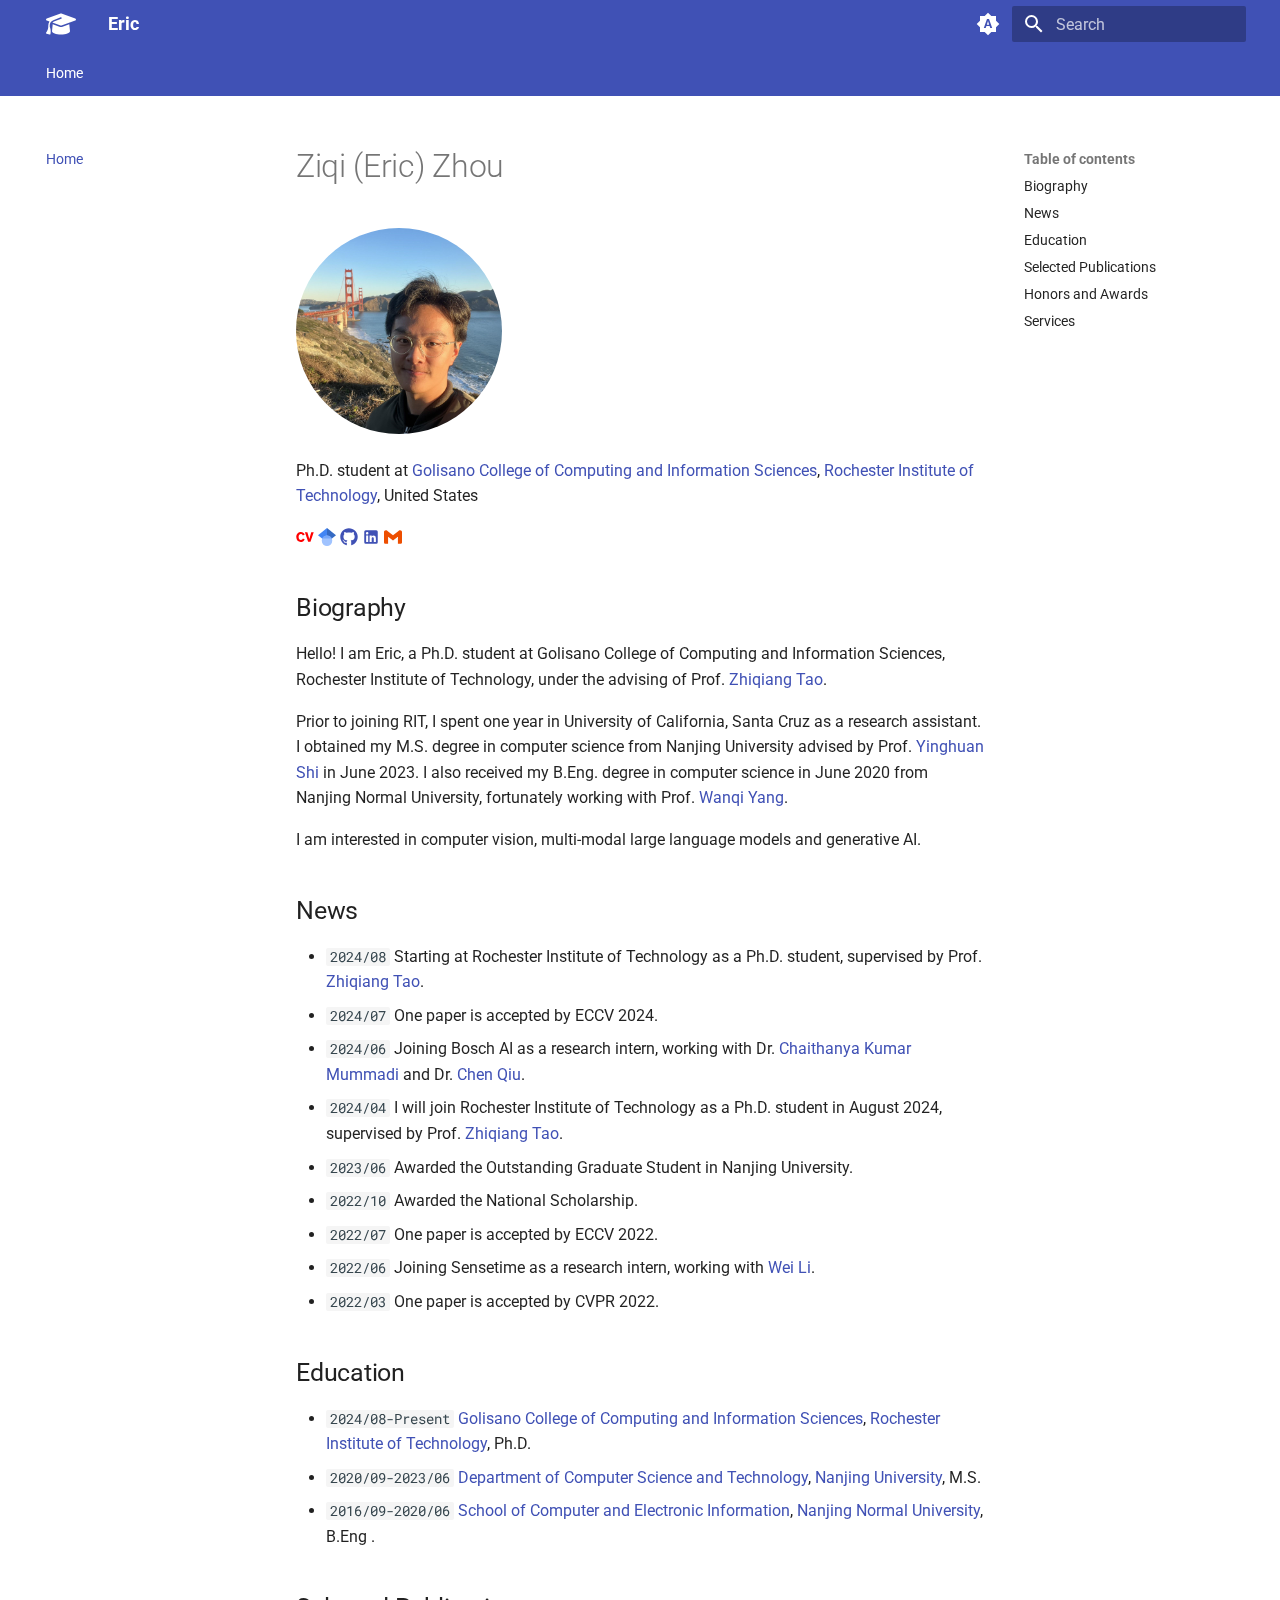
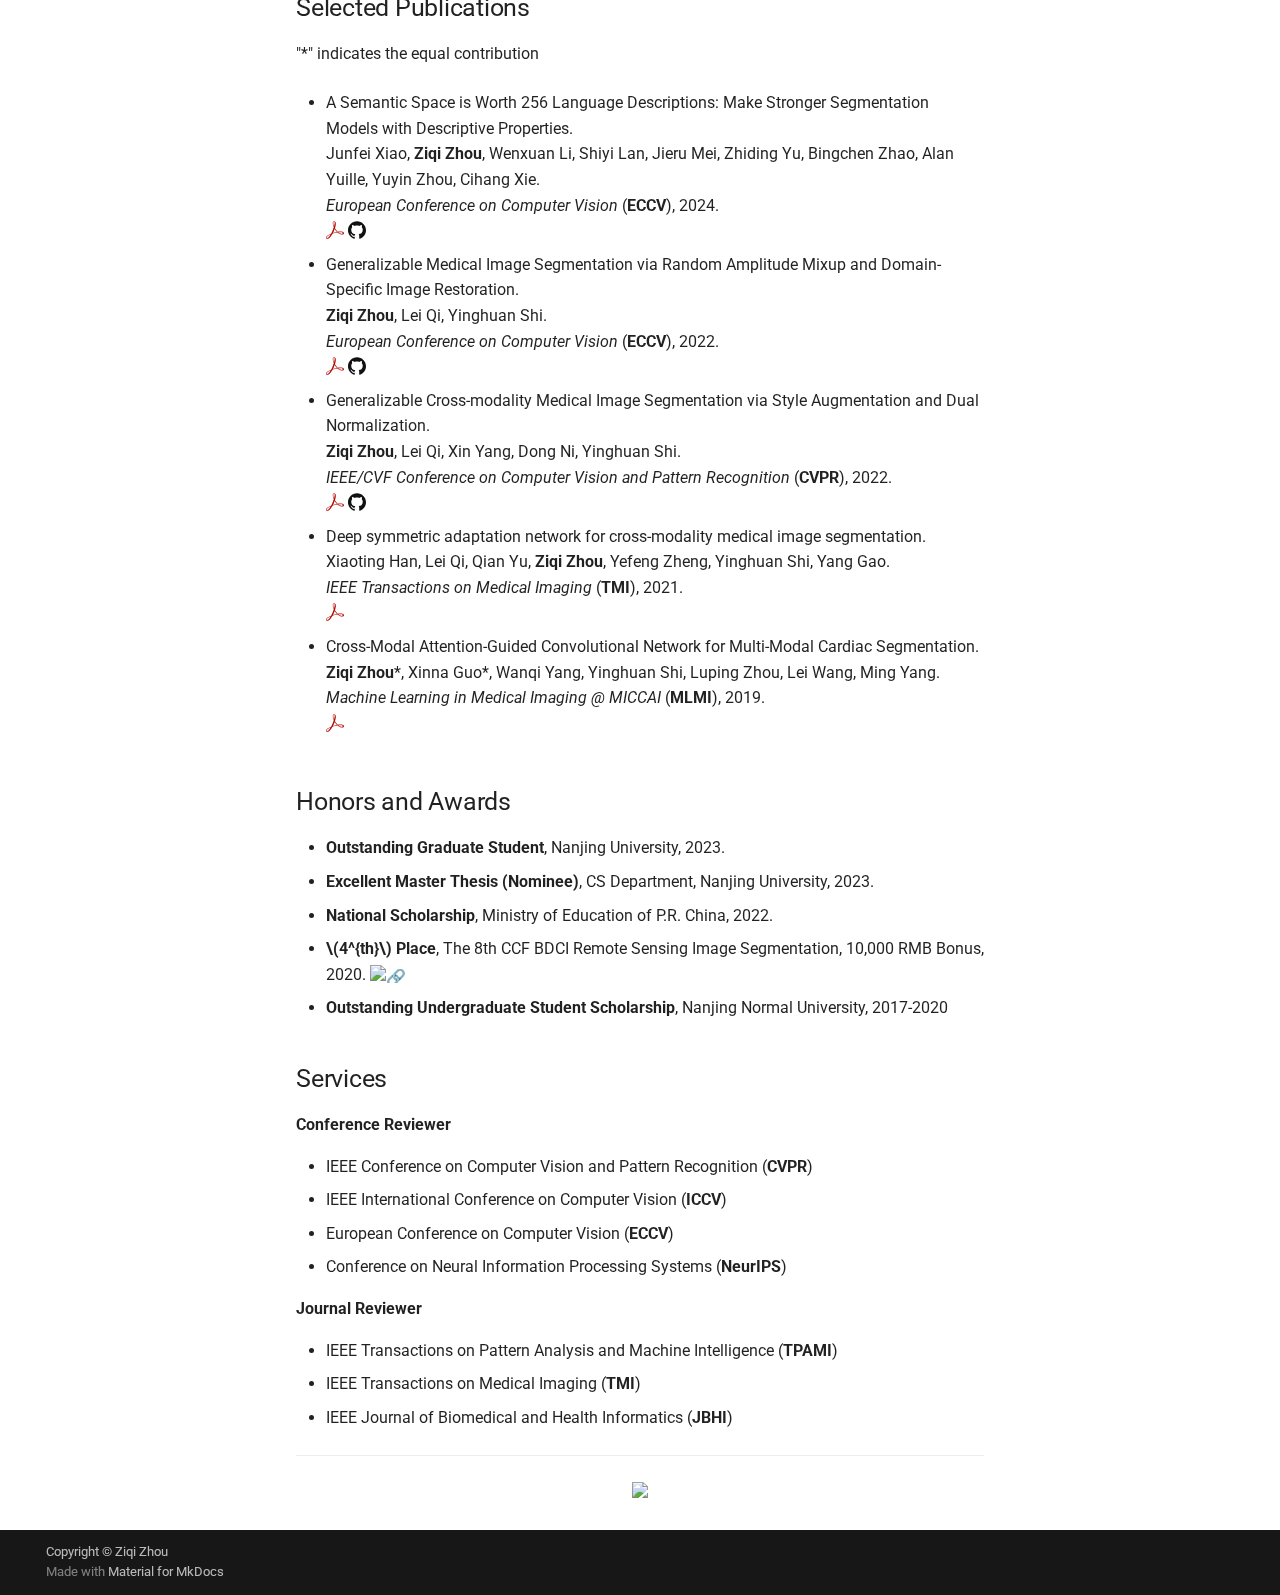
==== index.html @ 4c093f24 "update CV" ====
<!doctype html><html lang=en class=no-js> <head><meta charset=utf-8><meta name=viewport content="width=device-width,initial-scale=1"><meta name=description content="Eric's Homepage"><meta name=author content=Eric><link href=https://zzzqzhou.github.io/ rel=canonical><link rel=icon href=icons/graduation-cap.svg><meta name=generator content="mkdocs-1.6.1, mkdocs-material-9.5.35"><title>Eric</title><link rel=stylesheet href=assets/stylesheets/main.35f28582.min.css><link rel=stylesheet href=assets/stylesheets/palette.06af60db.min.css><link rel=preconnect href=https://fonts.gstatic.com crossorigin><link rel=stylesheet href="https://fonts.googleapis.com/css?family=Roboto:300,300i,400,400i,700,700i%7CRoboto+Mono:400,400i,700,700i&display=fallback"><style>:root{--md-text-font:"Roboto";--md-code-font:"Roboto Mono"}</style><link rel=stylesheet href=stylesheets/extra.css><script>__md_scope=new URL(".",location),__md_hash=e=>[...e].reduce(((e,_)=>(e<<5)-e+_.charCodeAt(0)),0),__md_get=(e,_=localStorage,t=__md_scope)=>JSON.parse(_.getItem(t.pathname+"."+e)),__md_set=(e,_,t=localStorage,a=__md_scope)=>{try{t.setItem(a.pathname+"."+e,JSON.stringify(_))}catch(e){}}</script></head> <body dir=ltr data-md-color-scheme=default data-md-color-primary=indigo data-md-color-accent=indigo> <input class=md-toggle data-md-toggle=drawer type=checkbox id=__drawer autocomplete=off> <input class=md-toggle data-md-toggle=search type=checkbox id=__search autocomplete=off> <label class=md-overlay for=__drawer></label> <div data-md-component=skip> <a href=#ziqi-eric-zhou class=md-skip> Skip to content </a> </div> <div data-md-component=announce> </div> <header class=md-header data-md-component=header> <nav class="md-header__inner md-grid" aria-label=Header> <a href=. title=Eric class="md-header__button md-logo" aria-label=Eric data-md-component=logo> <svg xmlns=http://www.w3.org/2000/svg viewbox="0 0 640 512"><!-- Font Awesome Free 6.6.0 by @fontawesome - https://fontawesome.com License - https://fontawesome.com/license/free (Icons: CC BY 4.0, Fonts: SIL OFL 1.1, Code: MIT License) Copyright 2024 Fonticons, Inc.--><path d="M320 32c-8.1 0-16.1 1.4-23.7 4.1L15.8 137.4C6.3 140.9 0 149.9 0 160s6.3 19.1 15.8 22.6l57.9 20.9C57.3 229.3 48 259.8 48 291.9V320c0 28.4-10.8 57.7-22.3 80.8-6.5 13-13.9 25.8-22.5 37.6-3.2 4.3-4.1 9.9-2.3 15s6 8.9 11.2 10.2l64 16c4.2 1.1 8.7.3 12.4-2s6.3-6.1 7.1-10.4c8.6-42.8 4.3-81.2-2.1-108.7-3.2-14.2-7.5-28.7-13.5-42v-24.6c0-30.2 10.2-58.7 27.9-81.5 12.9-15.5 29.6-28 49.2-35.7l157-61.7c8.2-3.2 17.5.8 20.7 9s-.8 17.5-9 20.7l-157 61.7c-12.4 4.9-23.3 12.4-32.2 21.6l159.6 57.6c7.6 2.7 15.6 4.1 23.7 4.1s16.1-1.4 23.7-4.1l280.6-101c9.5-3.4 15.8-12.5 15.8-22.6s-6.3-19.1-15.8-22.6L343.7 36.1c-7.6-2.7-15.6-4.1-23.7-4.1M128 408c0 35.3 86 72 192 72s192-36.7 192-72l-15.3-145.4L354.5 314c-11.1 4-22.8 6-34.5 6s-23.5-2-34.5-6l-142.2-51.4z"/></svg> </a> <label class="md-header__button md-icon" for=__drawer> <svg xmlns=http://www.w3.org/2000/svg viewbox="0 0 24 24"><path d="M3 6h18v2H3zm0 5h18v2H3zm0 5h18v2H3z"/></svg> </label> <div class=md-header__title data-md-component=header-title> <div class=md-header__ellipsis> <div class=md-header__topic> <span class=md-ellipsis> Eric </span> </div> <div class=md-header__topic data-md-component=header-topic> <span class=md-ellipsis> Home </span> </div> </div> </div> <form class=md-header__option data-md-component=palette> <input class=md-option data-md-color-media=(prefers-color-scheme) data-md-color-scheme=default data-md-color-primary=indigo data-md-color-accent=indigo aria-label="Switch to light mode" type=radio name=__palette id=__palette_0> <label class="md-header__button md-icon" title="Switch to light mode" for=__palette_1 hidden> <svg xmlns=http://www.w3.org/2000/svg viewbox="0 0 24 24"><path d="m14.3 16-.7-2h-3.2l-.7 2H7.8L11 7h2l3.2 9zM20 8.69V4h-4.69L12 .69 8.69 4H4v4.69L.69 12 4 15.31V20h4.69L12 23.31 15.31 20H20v-4.69L23.31 12zm-9.15 3.96h2.3L12 9z"/></svg> </label> <input class=md-option data-md-color-media="(prefers-color-scheme: dark)" data-md-color-scheme=slate data-md-color-primary=indigo data-md-color-accent=indigo aria-label="Switch to system preference" type=radio name=__palette id=__palette_1> <label class="md-header__button md-icon" title="Switch to system preference" for=__palette_2 hidden> <svg xmlns=http://www.w3.org/2000/svg viewbox="0 0 24 24"><path d="M12 18c-.89 0-1.74-.2-2.5-.55C11.56 16.5 13 14.42 13 12s-1.44-4.5-3.5-5.45C10.26 6.2 11.11 6 12 6a6 6 0 0 1 6 6 6 6 0 0 1-6 6m8-9.31V4h-4.69L12 .69 8.69 4H4v4.69L.69 12 4 15.31V20h4.69L12 23.31 15.31 20H20v-4.69L23.31 12z"/></svg> </label> <input class=md-option data-md-color-media="(prefers-color-scheme: light)" data-md-color-scheme=default data-md-color-primary=indigo data-md-color-accent=indigo aria-label="Switch to dark mode" type=radio name=__palette id=__palette_2> <label class="md-header__button md-icon" title="Switch to dark mode" for=__palette_0 hidden> <svg xmlns=http://www.w3.org/2000/svg viewbox="0 0 24 24"><path d="M12 8a4 4 0 0 0-4 4 4 4 0 0 0 4 4 4 4 0 0 0 4-4 4 4 0 0 0-4-4m0 10a6 6 0 0 1-6-6 6 6 0 0 1 6-6 6 6 0 0 1 6 6 6 6 0 0 1-6 6m8-9.31V4h-4.69L12 .69 8.69 4H4v4.69L.69 12 4 15.31V20h4.69L12 23.31 15.31 20H20v-4.69L23.31 12z"/></svg> </label> </form> <script>var palette=__md_get("__palette");if(palette&&palette.color){if("(prefers-color-scheme)"===palette.color.media){var media=matchMedia("(prefers-color-scheme: light)"),input=document.querySelector(media.matches?"[data-md-color-media='(prefers-color-scheme: light)']":"[data-md-color-media='(prefers-color-scheme: dark)']");palette.color.media=input.getAttribute("data-md-color-media"),palette.color.scheme=input.getAttribute("data-md-color-scheme"),palette.color.primary=input.getAttribute("data-md-color-primary"),palette.color.accent=input.getAttribute("data-md-color-accent")}for(var[key,value]of Object.entries(palette.color))document.body.setAttribute("data-md-color-"+key,value)}</script> <label class="md-header__button md-icon" for=__search> <svg xmlns=http://www.w3.org/2000/svg viewbox="0 0 24 24"><path d="M9.5 3A6.5 6.5 0 0 1 16 9.5c0 1.61-.59 3.09-1.56 4.23l.27.27h.79l5 5-1.5 1.5-5-5v-.79l-.27-.27A6.52 6.52 0 0 1 9.5 16 6.5 6.5 0 0 1 3 9.5 6.5 6.5 0 0 1 9.5 3m0 2C7 5 5 7 5 9.5S7 14 9.5 14 14 12 14 9.5 12 5 9.5 5"/></svg> </label> <div class=md-search data-md-component=search role=dialog> <label class=md-search__overlay for=__search></label> <div class=md-search__inner role=search> <form class=md-search__form name=search> <input type=text class=md-search__input name=query aria-label=Search placeholder=Search autocapitalize=off autocorrect=off autocomplete=off spellcheck=false data-md-component=search-query required> <label class="md-search__icon md-icon" for=__search> <svg xmlns=http://www.w3.org/2000/svg viewbox="0 0 24 24"><path d="M9.5 3A6.5 6.5 0 0 1 16 9.5c0 1.61-.59 3.09-1.56 4.23l.27.27h.79l5 5-1.5 1.5-5-5v-.79l-.27-.27A6.52 6.52 0 0 1 9.5 16 6.5 6.5 0 0 1 3 9.5 6.5 6.5 0 0 1 9.5 3m0 2C7 5 5 7 5 9.5S7 14 9.5 14 14 12 14 9.5 12 5 9.5 5"/></svg> <svg xmlns=http://www.w3.org/2000/svg viewbox="0 0 24 24"><path d="M20 11v2H8l5.5 5.5-1.42 1.42L4.16 12l7.92-7.92L13.5 5.5 8 11z"/></svg> </label> <nav class=md-search__options aria-label=Search> <button type=reset class="md-search__icon md-icon" title=Clear aria-label=Clear tabindex=-1> <svg xmlns=http://www.w3.org/2000/svg viewbox="0 0 24 24"><path d="M19 6.41 17.59 5 12 10.59 6.41 5 5 6.41 10.59 12 5 17.59 6.41 19 12 13.41 17.59 19 19 17.59 13.41 12z"/></svg> </button> </nav> </form> <div class=md-search__output> <div class=md-search__scrollwrap tabindex=0 data-md-scrollfix> <div class=md-search-result data-md-component=search-result> <div class=md-search-result__meta> Initializing search </div> <ol class=md-search-result__list role=presentation></ol> </div> </div> </div> </div> </div> </nav> </header> <div class=md-container data-md-component=container> <nav class=md-tabs aria-label=Tabs data-md-component=tabs> <div class=md-grid> <ul class=md-tabs__list> <li class="md-tabs__item md-tabs__item--active"> <a href=. class=md-tabs__link> Home </a> </li> </ul> </div> </nav> <main class=md-main data-md-component=main> <div class="md-main__inner md-grid"> <div class="md-sidebar md-sidebar--primary" data-md-component=sidebar data-md-type=navigation> <div class=md-sidebar__scrollwrap> <div class=md-sidebar__inner> <nav class="md-nav md-nav--primary md-nav--lifted" aria-label=Navigation data-md-level=0> <label class=md-nav__title for=__drawer> <a href=. title=Eric class="md-nav__button md-logo" aria-label=Eric data-md-component=logo> <svg xmlns=http://www.w3.org/2000/svg viewbox="0 0 640 512"><!-- Font Awesome Free 6.6.0 by @fontawesome - https://fontawesome.com License - https://fontawesome.com/license/free (Icons: CC BY 4.0, Fonts: SIL OFL 1.1, Code: MIT License) Copyright 2024 Fonticons, Inc.--><path d="M320 32c-8.1 0-16.1 1.4-23.7 4.1L15.8 137.4C6.3 140.9 0 149.9 0 160s6.3 19.1 15.8 22.6l57.9 20.9C57.3 229.3 48 259.8 48 291.9V320c0 28.4-10.8 57.7-22.3 80.8-6.5 13-13.9 25.8-22.5 37.6-3.2 4.3-4.1 9.9-2.3 15s6 8.9 11.2 10.2l64 16c4.2 1.1 8.7.3 12.4-2s6.3-6.1 7.1-10.4c8.6-42.8 4.3-81.2-2.1-108.7-3.2-14.2-7.5-28.7-13.5-42v-24.6c0-30.2 10.2-58.7 27.9-81.5 12.9-15.5 29.6-28 49.2-35.7l157-61.7c8.2-3.2 17.5.8 20.7 9s-.8 17.5-9 20.7l-157 61.7c-12.4 4.9-23.3 12.4-32.2 21.6l159.6 57.6c7.6 2.7 15.6 4.1 23.7 4.1s16.1-1.4 23.7-4.1l280.6-101c9.5-3.4 15.8-12.5 15.8-22.6s-6.3-19.1-15.8-22.6L343.7 36.1c-7.6-2.7-15.6-4.1-23.7-4.1M128 408c0 35.3 86 72 192 72s192-36.7 192-72l-15.3-145.4L354.5 314c-11.1 4-22.8 6-34.5 6s-23.5-2-34.5-6l-142.2-51.4z"/></svg> </a> Eric </label> <ul class=md-nav__list data-md-scrollfix> <li class="md-nav__item md-nav__item--active"> <input class="md-nav__toggle md-toggle" type=checkbox id=__toc> <label class="md-nav__link md-nav__link--active" for=__toc> <span class=md-ellipsis> Home </span> <span class="md-nav__icon md-icon"></span> </label> <a href=. class="md-nav__link md-nav__link--active"> <span class=md-ellipsis> Home </span> </a> <nav class="md-nav md-nav--secondary" aria-label="Table of contents"> <label class=md-nav__title for=__toc> <span class="md-nav__icon md-icon"></span> Table of contents </label> <ul class=md-nav__list data-md-component=toc data-md-scrollfix> <li class=md-nav__item> <a href=#biography class=md-nav__link> <span class=md-ellipsis> Biography </span> </a> </li> <li class=md-nav__item> <a href=#news class=md-nav__link> <span class=md-ellipsis> News </span> </a> </li> <li class=md-nav__item> <a href=#education class=md-nav__link> <span class=md-ellipsis> Education </span> </a> </li> <li class=md-nav__item> <a href=#selected-publications class=md-nav__link> <span class=md-ellipsis> Selected Publications </span> </a> </li> <li class=md-nav__item> <a href=#honors-and-awards class=md-nav__link> <span class=md-ellipsis> Honors and Awards </span> </a> </li> <li class=md-nav__item> <a href=#services class=md-nav__link> <span class=md-ellipsis> Services </span> </a> </li> </ul> </nav> </li> </ul> </nav> </div> </div> </div> <div class="md-sidebar md-sidebar--secondary" data-md-component=sidebar data-md-type=toc> <div class=md-sidebar__scrollwrap> <div class=md-sidebar__inner> <nav class="md-nav md-nav--secondary" aria-label="Table of contents"> <label class=md-nav__title for=__toc> <span class="md-nav__icon md-icon"></span> Table of contents </label> <ul class=md-nav__list data-md-component=toc data-md-scrollfix> <li class=md-nav__item> <a href=#biography class=md-nav__link> <span class=md-ellipsis> Biography </span> </a> </li> <li class=md-nav__item> <a href=#news class=md-nav__link> <span class=md-ellipsis> News </span> </a> </li> <li class=md-nav__item> <a href=#education class=md-nav__link> <span class=md-ellipsis> Education </span> </a> </li> <li class=md-nav__item> <a href=#selected-publications class=md-nav__link> <span class=md-ellipsis> Selected Publications </span> </a> </li> <li class=md-nav__item> <a href=#honors-and-awards class=md-nav__link> <span class=md-ellipsis> Honors and Awards </span> </a> </li> <li class=md-nav__item> <a href=#services class=md-nav__link> <span class=md-ellipsis> Services </span> </a> </li> </ul> </nav> </div> </div> </div> <div class=md-content data-md-component=content> <article class="md-content__inner md-typeset"> <h1 id=ziqi-eric-zhou>Ziqi (Eric) Zhou</h1> <!-- <img id="img"  src="./imgs/Ziqi_sketch.png" onMouseOver="mo()" onMouseOut="mout()" width="200"/> --> <p><img style=width:30%;max-width:30%;border-radius:50% alt="profile photo" src=./imgs/ZZQ.jpg></p> <p> Ph.D. student at <a href=https://www.rit.edu/computing/ >Golisano College of Computing and Information Sciences</a>, <a href=https://www.rit.edu/ >Rochester Institute of Technology</a>, United States </p> <p><a href=./files/Ziqi_Zhou_CV.pdf><span class="twemoji cv"><?xml version="1.0" encoding="UTF-8" standalone="no"?> <svg xmlns:dc=http://purl.org/dc/elements/1.1/ xmlns:cc=http://creativecommons.org/ns# xmlns:rdf=http://www.w3.org/1999/02/22-rdf-syntax-ns# xmlns:svg=http://www.w3.org/2000/svg xmlns=http://www.w3.org/2000/svg xmlns:sodipodi=http://sodipodi.sourceforge.net/DTD/sodipodi-0.dtd xmlns:inkscape=http://www.inkscape.org/namespaces/inkscape width=512 height=512 viewbox="0 0 512 512" version=1.1 id=svg8 inkscape:version="1.0 (1.0+r73+1)" sodipodi:docname=cv.svg> <title id=title833>CV</title> <defs id=defs2 /> <sodipodi:namedview scale-x=1 id=base pagecolor=#ffffff bordercolor=#666666 borderopacity=1.0 inkscape:pageopacity=0.0 inkscape:pageshadow=2 inkscape:zoom=0.75 inkscape:cx=256 inkscape:cy=256 inkscape:document-units=px inkscape:current-layer=layer6 inkscape:document-rotation=0 showgrid=true units=px showguides=true inkscape:guide-bbox=true inkscape:window-width=1315 inkscape:window-height=713 inkscape:window-x=51 inkscape:window-y=27 inkscape:window-maximized=1> <inkscape:grid type=xygrid id=grid10 empspacing=4 /> <sodipodi:guide position=511.99998,64 orientation=0,1 id=guide23 inkscape:label=baseline inkscape:locked=true inkscape:color=rgb(0,0,255) /> </sodipodi:namedview> <metadata id=metadata5> <rdf:rdf> <cc:work rdf:about> <dc:format>image/svg+xml</dc:format> <dc:type rdf:resource=http://purl.org/dc/dcmitype/StillImage /> <dc:title>CV</dc:title> <cc:license rdf:resource=http://scripts.sil.org/OFL /> <dc:subject> <rdf:bag> <rdf:li>CV</rdf:li> </rdf:bag> </dc:subject> </cc:work> <cc:license rdf:about=http://scripts.sil.org/OFL> <cc:permits rdf:resource=http://scripts.sil.org/pub/OFL/Reproduction /> <cc:permits rdf:resource=http://scripts.sil.org/pub/OFL/Distribution /> <cc:permits rdf:resource=http://scripts.sil.org/pub/OFL/Embedding /> <cc:permits rdf:resource=http://scripts.sil.org/pub/OFL/DerivativeWorks /> <cc:requires rdf:resource=http://scripts.sil.org/pub/OFL/Notice /> <cc:requires rdf:resource=http://scripts.sil.org/pub/OFL/Attribution /> <cc:requires rdf:resource=http://scripts.sil.org/pub/OFL/ShareAlike /> <cc:requires rdf:resource=http://scripts.sil.org/pub/OFL/DerivativeRenaming /> <cc:requires rdf:resource=http://scripts.sil.org/pub/OFL/BundlingWhenSelling /> </cc:license> </rdf:rdf> </metadata> <g inkscape:groupmode=layer id=layer6 inkscape:label=icon> <path style=stroke-width:0.07717 id=path2 d="m 249.17973,328.32402 c -9.78758,15.38441 -19.17851,30.4337 -40.22128,45.05521 -11.25687,7.89055 -37.16464,23.30604 -73.9908,23.30604 -70.258325,0 -126.9676516,-51.07979 -126.9676516,-140.88446 0,-78.48565 53.3447156,-140.48607 128.4662816,-140.48607 30.4337,0 57.47396,10.52167 77.38654,26.30447 18.41392,14.65033 27.03796,29.30348 34.56291,42.45573 l -52.58013,26.27338 c -3.76134,-8.62631 -8.28954,-17.64933 -19.91259,-27.40585 -12.78437,-10.15549 -25.53991,-13.15224 -36.45998,-13.15224 -42.821335,0 -65.364452,39.82459 -65.364452,84.14459 0,58.23852 29.700162,87.14305 65.364452,87.14305 34.5629,0 48.47976,-24.0418 57.47396,-39.42563 l 52.24332,26.67235 z M 433.37382,123.57317 H 504 L 411.96314,388.7947 H 344.36647 L 253.46212,123.57317 h 70.62446 l 54.84337,188.60017 z"/> </g> </svg> </span></a> <a href="https://scholar.google.com/citations?user=fSIalncAAAAJ&hl=en"><span class=twemoji><svg height=2500 width=2500 xmlns=http://www.w3.org/2000/svg viewbox="0 0 512 512"><g fill=none fill-rule=evenodd><path fill=#4285f4 d="M256 411.12L0 202.667 256 0z"/><path fill=#356ac3 d="M256 411.12l256-208.453L256 0z"/><circle cx=256 cy=362.667 fill=#a0c3ff r=149.333 /><path fill=#76a7fa d="M121.037 298.667c23.968-50.453 75.392-85.334 134.963-85.334s110.995 34.881 134.963 85.334H121.037z"/></g></svg></span></a> <a href=https://github.com/zzzqzhou><span class=twemoji><svg xmlns=http://www.w3.org/2000/svg viewbox="0 0 496 512"><!-- Font Awesome Free 6.6.0 by @fontawesome - https://fontawesome.com License - https://fontawesome.com/license/free (Icons: CC BY 4.0, Fonts: SIL OFL 1.1, Code: MIT License) Copyright 2024 Fonticons, Inc.--><path d="M165.9 397.4c0 2-2.3 3.6-5.2 3.6-3.3.3-5.6-1.3-5.6-3.6 0-2 2.3-3.6 5.2-3.6 3-.3 5.6 1.3 5.6 3.6m-31.1-4.5c-.7 2 1.3 4.3 4.3 4.9 2.6 1 5.6 0 6.2-2s-1.3-4.3-4.3-5.2c-2.6-.7-5.5.3-6.2 2.3m44.2-1.7c-2.9.7-4.9 2.6-4.6 4.9.3 2 2.9 3.3 5.9 2.6 2.9-.7 4.9-2.6 4.6-4.6-.3-1.9-3-3.2-5.9-2.9M244.8 8C106.1 8 0 113.3 0 252c0 110.9 69.8 205.8 169.5 239.2 12.8 2.3 17.3-5.6 17.3-12.1 0-6.2-.3-40.4-.3-61.4 0 0-70 15-84.7-29.8 0 0-11.4-29.1-27.8-36.6 0 0-22.9-15.7 1.6-15.4 0 0 24.9 2 38.6 25.8 21.9 38.6 58.6 27.5 72.9 20.9 2.3-16 8.8-27.1 16-33.7-55.9-6.2-112.3-14.3-112.3-110.5 0-27.5 7.6-41.3 23.6-58.9-2.6-6.5-11.1-33.3 2.6-67.9 20.9-6.5 69 27 69 27 20-5.6 41.5-8.5 62.8-8.5s42.8 2.9 62.8 8.5c0 0 48.1-33.6 69-27 13.7 34.7 5.2 61.4 2.6 67.9 16 17.7 25.8 31.5 25.8 58.9 0 96.5-58.9 104.2-114.8 110.5 9.2 7.9 17 22.9 17 46.4 0 33.7-.3 75.4-.3 83.6 0 6.5 4.6 14.4 17.3 12.1C428.2 457.8 496 362.9 496 252 496 113.3 383.5 8 244.8 8M97.2 352.9c-1.3 1-1 3.3.7 5.2 1.6 1.6 3.9 2.3 5.2 1 1.3-1 1-3.3-.7-5.2-1.6-1.6-3.9-2.3-5.2-1m-10.8-8.1c-.7 1.3.3 2.9 2.3 3.9 1.6 1 3.6.7 4.3-.7.7-1.3-.3-2.9-2.3-3.9-2-.6-3.6-.3-4.3.7m32.4 35.6c-1.6 1.3-1 4.3 1.3 6.2 2.3 2.3 5.2 2.6 6.5 1 1.3-1.3.7-4.3-1.3-6.2-2.2-2.3-5.2-2.6-6.5-1m-11.4-14.7c-1.6 1-1.6 3.6 0 5.9s4.3 3.3 5.6 2.3c1.6-1.3 1.6-3.9 0-6.2-1.4-2.3-4-3.3-5.6-2"/></svg></span></a> <a href=https://www.linkedin.com/in/ziqi-zhou-067546138/ ><span class=twemoji><svg xmlns=http://www.w3.org/2000/svg viewbox="0 0 24 24"><path d="M19 3a2 2 0 0 1 2 2v14a2 2 0 0 1-2 2H5a2 2 0 0 1-2-2V5a2 2 0 0 1 2-2zm-.5 15.5v-5.3a3.26 3.26 0 0 0-3.26-3.26c-.85 0-1.84.52-2.32 1.3v-1.11h-2.79v8.37h2.79v-4.93c0-.77.62-1.4 1.39-1.4a1.4 1.4 0 0 1 1.4 1.4v4.93zM6.88 8.56a1.68 1.68 0 0 0 1.68-1.68c0-.93-.75-1.69-1.68-1.69a1.69 1.69 0 0 0-1.69 1.69c0 .93.76 1.68 1.69 1.68m1.39 9.94v-8.37H5.5v8.37z"/></svg></span></a> <a href=mailto:ziqi.zhou.cs@gmail.com><span class="twemoji gmail"><svg xmlns=http://www.w3.org/2000/svg viewbox="0 0 24 24"><path d="M24 5.457v13.909c0 .904-.732 1.636-1.636 1.636h-3.819V11.73L12 16.64l-6.545-4.91v9.273H1.636A1.636 1.636 0 0 1 0 19.366V5.457c0-2.023 2.309-3.178 3.927-1.964L5.455 4.64 12 9.548l6.545-4.91 1.528-1.145C21.69 2.28 24 3.434 24 5.457"/></svg></span></a></p> <h2 id=biography><strong>Biography</strong></h2> <p>Hello! I am Eric, a Ph.D. student at Golisano College of Computing and Information Sciences, Rochester Institute of Technology, under the advising of Prof. <a href=https://ztao.cc/ >Zhiqiang Tao</a>. </p> <p>Prior to joining RIT, I spent one year in University of California, Santa Cruz as a research assistant. I obtained my M.S. degree in computer science from Nanjing University advised by Prof. <a href=https://cs.nju.edu.cn/shiyh/ >Yinghuan Shi</a> in June 2023. I also received my B.Eng. degree in computer science in June 2020 from Nanjing Normal University, fortunately working with Prof. <a href=https://cs.nju.edu.cn/rl/people/yangwq/index.htm>Wanqi Yang</a>.</p> <p>I am interested in computer vision, multi-modal large language models and generative AI.</p> <h2 id=news><strong>News</strong></h2> <ul> <li><code>2024/08</code> Starting at Rochester Institute of Technology as a Ph.D. student, supervised by Prof. <a href=https://ztao.cc/ >Zhiqiang Tao</a>.</li> <li><code>2024/07</code> One paper is accepted by ECCV 2024.</li> <li><code>2024/06</code> Joining Bosch AI as a research intern, working with Dr. <a href="https://scholar.google.com/citations?user=XJLtaG4AAAAJ&hl=en">Chaithanya Kumar Mummadi</a> and Dr. <a href="https://scholar.google.com/citations?user=uX5Y9XUAAAAJ&hl=en">Chen Qiu</a>.</li> <li><code>2024/04</code> I will join Rochester Institute of Technology as a Ph.D. student in August 2024, supervised by Prof. <a href=https://ztao.cc/ >Zhiqiang Tao</a>.</li> <li><code>2023/06</code> Awarded the Outstanding Graduate Student in Nanjing University.</li> <li><code>2022/10</code> Awarded the National Scholarship.</li> <li><code>2022/07</code> One paper is accepted by ECCV 2022.</li> <li><code>2022/06</code> Joining Sensetime as a research intern, working with <a href=https://bigballon.github.io/ >Wei Li</a>.</li> <li><code>2022/03</code> One paper is accepted by CVPR 2022.</li> </ul> <h2 id=education><strong>Education</strong></h2> <ul> <li><code>2024/08-Present</code> <a href=https://www.rit.edu/computing/ >Golisano College of Computing and Information Sciences</a>, <a href=https://www.rit.edu/ >Rochester Institute of Technology</a>, Ph.D.</li> <li><code>2020/09-2023/06</code> <a href=https://cs.nju.edu.cn/ >Department of Computer Science and Technology</a>, <a href=http://www.nju.edu.cn/ >Nanjing University</a>, M.S.</li> <li><code>2016/09-2020/06</code> <a href=http://ceai.njnu.edu.cn/ >School of Computer and Electronic Information</a>, <a href=http://www.njnu.edu.cn/ >Nanjing Normal University</a>, B.Eng .</li> </ul> <h2 id=selected-publications><strong>Selected Publications</strong></h2> <p>"*" indicates the equal contribution</p> <ul> <li> <p>A Semantic Space is Worth 256 Language Descriptions: Make Stronger Segmentation Models with Descriptive Properties. <br>Junfei Xiao, <strong>Ziqi Zhou</strong>, Wenxuan Li, Shiyi Lan, Jieru Mei, Zhiding Yu, Bingchen Zhao, Alan Yuille, Yuyin Zhou, Cihang Xie. <br><i>European Conference on Computer Vision</i> (<strong>ECCV</strong>), 2024. <br><a href=https://arxiv.org/pdf/2312.13764.pdf><span class="twemoji pdf"><svg xmlns=http://www.w3.org/2000/svg viewbox="0 0 24 24"><path d="M23.63 15.3c-.71-.745-2.166-1.17-4.224-1.17-1.1 0-2.377.106-3.761.354a19.4 19.4 0 0 1-2.307-2.661c-.532-.71-.994-1.49-1.42-2.236.817-2.484 1.207-4.507 1.207-5.962 0-1.632-.603-3.336-2.342-3.336-.532 0-1.065.32-1.349.781-.78 1.384-.425 4.4.923 7.381a60 60 0 0 1-1.703 4.507c-.568 1.349-1.207 2.733-1.917 4.01C2.834 18.53.314 20.34.03 21.758c-.106.533.071 1.03.462 1.42.142.107.639.533 1.49.533 2.59 0 5.323-4.188 6.707-6.707 1.065-.355 2.13-.71 3.194-.994a35 35 0 0 1 3.407-.745c2.732 2.448 5.145 2.839 6.352 2.839 1.49 0 2.023-.604 2.2-1.1.32-.64.106-1.349-.213-1.704zm-1.42 1.03c-.107.532-.64.887-1.384.887-.213 0-.39-.036-.604-.071-1.348-.32-2.626-.994-3.903-2.059a18 18 0 0 1 2.98-.248c.746 0 1.385.035 1.81.142.497.106 1.278.426 1.1 1.348zm-7.524-1.668a38 38 0 0 0-2.945.674 40 40 0 0 0-2.52.745 40 40 0 0 0 1.207-2.555c.426-.994.78-2.023 1.136-2.981.354.603.745 1.207 1.135 1.739a50 50 0 0 0 1.987 2.378M10.038 1.46a.77.77 0 0 1 .674-.425c.745 0 .887.851.887 1.526 0 1.135-.355 2.874-.958 4.861-1.03-2.768-1.1-5.074-.603-5.962M6.134 17.997c-1.81 2.981-3.549 4.826-4.613 4.826a.87.87 0 0 1-.532-.177c-.213-.213-.32-.461-.249-.745.213-1.065 2.271-2.555 5.394-3.904"/></svg></span></a> <a href=https://github.com/lambert-x/ProLab><span class="twemoji github"><svg xmlns=http://www.w3.org/2000/svg viewbox="0 0 24 24"><path d="M12 .297c-6.63 0-12 5.373-12 12 0 5.303 3.438 9.8 8.205 11.385.6.113.82-.258.82-.577 0-.285-.01-1.04-.015-2.04-3.338.724-4.042-1.61-4.042-1.61C4.422 18.07 3.633 17.7 3.633 17.7c-1.087-.744.084-.729.084-.729 1.205.084 1.838 1.236 1.838 1.236 1.07 1.835 2.809 1.305 3.495.998.108-.776.417-1.305.76-1.605-2.665-.3-5.466-1.332-5.466-5.93 0-1.31.465-2.38 1.235-3.22-.135-.303-.54-1.523.105-3.176 0 0 1.005-.322 3.3 1.23.96-.267 1.98-.399 3-.405 1.02.006 2.04.138 3 .405 2.28-1.552 3.285-1.23 3.285-1.23.645 1.653.24 2.873.12 3.176.765.84 1.23 1.91 1.23 3.22 0 4.61-2.805 5.625-5.475 5.92.42.36.81 1.096.81 2.22 0 1.606-.015 2.896-.015 3.286 0 .315.21.69.825.57C20.565 22.092 24 17.592 24 12.297c0-6.627-5.373-12-12-12"/></svg></span></a></p> </li> <li> <p>Generalizable Medical Image Segmentation via Random Amplitude Mixup and Domain-Specific Image Restoration. <br><strong>Ziqi Zhou</strong>, Lei Qi, Yinghuan Shi. <br><i>European Conference on Computer Vision</i> (<strong>ECCV</strong>), 2022. <br><a href=https://arxiv.org/pdf/2208.03901.pdf><span class="twemoji pdf"><svg xmlns=http://www.w3.org/2000/svg viewbox="0 0 24 24"><path d="M23.63 15.3c-.71-.745-2.166-1.17-4.224-1.17-1.1 0-2.377.106-3.761.354a19.4 19.4 0 0 1-2.307-2.661c-.532-.71-.994-1.49-1.42-2.236.817-2.484 1.207-4.507 1.207-5.962 0-1.632-.603-3.336-2.342-3.336-.532 0-1.065.32-1.349.781-.78 1.384-.425 4.4.923 7.381a60 60 0 0 1-1.703 4.507c-.568 1.349-1.207 2.733-1.917 4.01C2.834 18.53.314 20.34.03 21.758c-.106.533.071 1.03.462 1.42.142.107.639.533 1.49.533 2.59 0 5.323-4.188 6.707-6.707 1.065-.355 2.13-.71 3.194-.994a35 35 0 0 1 3.407-.745c2.732 2.448 5.145 2.839 6.352 2.839 1.49 0 2.023-.604 2.2-1.1.32-.64.106-1.349-.213-1.704zm-1.42 1.03c-.107.532-.64.887-1.384.887-.213 0-.39-.036-.604-.071-1.348-.32-2.626-.994-3.903-2.059a18 18 0 0 1 2.98-.248c.746 0 1.385.035 1.81.142.497.106 1.278.426 1.1 1.348zm-7.524-1.668a38 38 0 0 0-2.945.674 40 40 0 0 0-2.52.745 40 40 0 0 0 1.207-2.555c.426-.994.78-2.023 1.136-2.981.354.603.745 1.207 1.135 1.739a50 50 0 0 0 1.987 2.378M10.038 1.46a.77.77 0 0 1 .674-.425c.745 0 .887.851.887 1.526 0 1.135-.355 2.874-.958 4.861-1.03-2.768-1.1-5.074-.603-5.962M6.134 17.997c-1.81 2.981-3.549 4.826-4.613 4.826a.87.87 0 0 1-.532-.177c-.213-.213-.32-.461-.249-.745.213-1.065 2.271-2.555 5.394-3.904"/></svg></span></a> <a href=https://github.com/zzzqzhou/RAM-DSIR><span class="twemoji github"><svg xmlns=http://www.w3.org/2000/svg viewbox="0 0 24 24"><path d="M12 .297c-6.63 0-12 5.373-12 12 0 5.303 3.438 9.8 8.205 11.385.6.113.82-.258.82-.577 0-.285-.01-1.04-.015-2.04-3.338.724-4.042-1.61-4.042-1.61C4.422 18.07 3.633 17.7 3.633 17.7c-1.087-.744.084-.729.084-.729 1.205.084 1.838 1.236 1.838 1.236 1.07 1.835 2.809 1.305 3.495.998.108-.776.417-1.305.76-1.605-2.665-.3-5.466-1.332-5.466-5.93 0-1.31.465-2.38 1.235-3.22-.135-.303-.54-1.523.105-3.176 0 0 1.005-.322 3.3 1.23.96-.267 1.98-.399 3-.405 1.02.006 2.04.138 3 .405 2.28-1.552 3.285-1.23 3.285-1.23.645 1.653.24 2.873.12 3.176.765.84 1.23 1.91 1.23 3.22 0 4.61-2.805 5.625-5.475 5.92.42.36.81 1.096.81 2.22 0 1.606-.015 2.896-.015 3.286 0 .315.21.69.825.57C20.565 22.092 24 17.592 24 12.297c0-6.627-5.373-12-12-12"/></svg></span></a></p> </li> <li> <p>Generalizable Cross-modality Medical Image Segmentation via Style Augmentation and Dual Normalization. <br><strong>Ziqi Zhou</strong>, Lei Qi, Xin Yang, Dong Ni, Yinghuan Shi. <br><i>IEEE/CVF Conference on Computer Vision and Pattern Recognition</i> (<strong>CVPR</strong>), 2022. <br><a href=https://openaccess.thecvf.com/content/CVPR2022/papers/Zhou_Generalizable_Cross-Modality_Medical_Image_Segmentation_via_Style_Augmentation_and_Dual_CVPR_2022_paper.pdf><span class="twemoji pdf"><svg xmlns=http://www.w3.org/2000/svg viewbox="0 0 24 24"><path d="M23.63 15.3c-.71-.745-2.166-1.17-4.224-1.17-1.1 0-2.377.106-3.761.354a19.4 19.4 0 0 1-2.307-2.661c-.532-.71-.994-1.49-1.42-2.236.817-2.484 1.207-4.507 1.207-5.962 0-1.632-.603-3.336-2.342-3.336-.532 0-1.065.32-1.349.781-.78 1.384-.425 4.4.923 7.381a60 60 0 0 1-1.703 4.507c-.568 1.349-1.207 2.733-1.917 4.01C2.834 18.53.314 20.34.03 21.758c-.106.533.071 1.03.462 1.42.142.107.639.533 1.49.533 2.59 0 5.323-4.188 6.707-6.707 1.065-.355 2.13-.71 3.194-.994a35 35 0 0 1 3.407-.745c2.732 2.448 5.145 2.839 6.352 2.839 1.49 0 2.023-.604 2.2-1.1.32-.64.106-1.349-.213-1.704zm-1.42 1.03c-.107.532-.64.887-1.384.887-.213 0-.39-.036-.604-.071-1.348-.32-2.626-.994-3.903-2.059a18 18 0 0 1 2.98-.248c.746 0 1.385.035 1.81.142.497.106 1.278.426 1.1 1.348zm-7.524-1.668a38 38 0 0 0-2.945.674 40 40 0 0 0-2.52.745 40 40 0 0 0 1.207-2.555c.426-.994.78-2.023 1.136-2.981.354.603.745 1.207 1.135 1.739a50 50 0 0 0 1.987 2.378M10.038 1.46a.77.77 0 0 1 .674-.425c.745 0 .887.851.887 1.526 0 1.135-.355 2.874-.958 4.861-1.03-2.768-1.1-5.074-.603-5.962M6.134 17.997c-1.81 2.981-3.549 4.826-4.613 4.826a.87.87 0 0 1-.532-.177c-.213-.213-.32-.461-.249-.745.213-1.065 2.271-2.555 5.394-3.904"/></svg></span></a> <a href=https://github.com/zzzqzhou/Dual-Normalization><span class="twemoji github"><svg xmlns=http://www.w3.org/2000/svg viewbox="0 0 24 24"><path d="M12 .297c-6.63 0-12 5.373-12 12 0 5.303 3.438 9.8 8.205 11.385.6.113.82-.258.82-.577 0-.285-.01-1.04-.015-2.04-3.338.724-4.042-1.61-4.042-1.61C4.422 18.07 3.633 17.7 3.633 17.7c-1.087-.744.084-.729.084-.729 1.205.084 1.838 1.236 1.838 1.236 1.07 1.835 2.809 1.305 3.495.998.108-.776.417-1.305.76-1.605-2.665-.3-5.466-1.332-5.466-5.93 0-1.31.465-2.38 1.235-3.22-.135-.303-.54-1.523.105-3.176 0 0 1.005-.322 3.3 1.23.96-.267 1.98-.399 3-.405 1.02.006 2.04.138 3 .405 2.28-1.552 3.285-1.23 3.285-1.23.645 1.653.24 2.873.12 3.176.765.84 1.23 1.91 1.23 3.22 0 4.61-2.805 5.625-5.475 5.92.42.36.81 1.096.81 2.22 0 1.606-.015 2.896-.015 3.286 0 .315.21.69.825.57C20.565 22.092 24 17.592 24 12.297c0-6.627-5.373-12-12-12"/></svg></span></a></p> </li> <li> <p>Deep symmetric adaptation network for cross-modality medical image segmentation. <br>Xiaoting Han, Lei Qi, Qian Yu, <strong>Ziqi Zhou</strong>, Yefeng Zheng, Yinghuan Shi, Yang Gao. <br><i>IEEE Transactions on Medical Imaging</i> (<strong>TMI</strong>), 2021. <br><a href=https://arxiv.org/pdf/2101.06853.pdf><span class="twemoji pdf"><svg xmlns=http://www.w3.org/2000/svg viewbox="0 0 24 24"><path d="M23.63 15.3c-.71-.745-2.166-1.17-4.224-1.17-1.1 0-2.377.106-3.761.354a19.4 19.4 0 0 1-2.307-2.661c-.532-.71-.994-1.49-1.42-2.236.817-2.484 1.207-4.507 1.207-5.962 0-1.632-.603-3.336-2.342-3.336-.532 0-1.065.32-1.349.781-.78 1.384-.425 4.4.923 7.381a60 60 0 0 1-1.703 4.507c-.568 1.349-1.207 2.733-1.917 4.01C2.834 18.53.314 20.34.03 21.758c-.106.533.071 1.03.462 1.42.142.107.639.533 1.49.533 2.59 0 5.323-4.188 6.707-6.707 1.065-.355 2.13-.71 3.194-.994a35 35 0 0 1 3.407-.745c2.732 2.448 5.145 2.839 6.352 2.839 1.49 0 2.023-.604 2.2-1.1.32-.64.106-1.349-.213-1.704zm-1.42 1.03c-.107.532-.64.887-1.384.887-.213 0-.39-.036-.604-.071-1.348-.32-2.626-.994-3.903-2.059a18 18 0 0 1 2.98-.248c.746 0 1.385.035 1.81.142.497.106 1.278.426 1.1 1.348zm-7.524-1.668a38 38 0 0 0-2.945.674 40 40 0 0 0-2.52.745 40 40 0 0 0 1.207-2.555c.426-.994.78-2.023 1.136-2.981.354.603.745 1.207 1.135 1.739a50 50 0 0 0 1.987 2.378M10.038 1.46a.77.77 0 0 1 .674-.425c.745 0 .887.851.887 1.526 0 1.135-.355 2.874-.958 4.861-1.03-2.768-1.1-5.074-.603-5.962M6.134 17.997c-1.81 2.981-3.549 4.826-4.613 4.826a.87.87 0 0 1-.532-.177c-.213-.213-.32-.461-.249-.745.213-1.065 2.271-2.555 5.394-3.904"/></svg></span></a></p> </li> <li> <p>Cross-Modal Attention-Guided Convolutional Network for Multi-Modal Cardiac Segmentation. <br><strong>Ziqi Zhou</strong>*, Xinna Guo*, Wanqi Yang, Yinghuan Shi, Luping Zhou, Lei Wang, Ming Yang. <br><i>Machine Learning in Medical Imaging @ MICCAI</i> (<strong>MLMI</strong>), 2019. <br><a href="https://link.springer.com/epdf/10.1007/978-3-030-32692-0_69?shared_access_token=T9afmvt7yZCB9R2LQyijGPe4RwlQNchNByi7wbcMAY6WLlIPECA9aIuN3ug5uDdKhkWnVNtcCj14jPt5bJcigU9pHL5FMCOUHJdx_NpBT33PZz2ifQuLkld5dRcN5_1Dz7Dub3hfALjLsQNya0ggVQ%3D%3D"><span class="twemoji pdf"><svg xmlns=http://www.w3.org/2000/svg viewbox="0 0 24 24"><path d="M23.63 15.3c-.71-.745-2.166-1.17-4.224-1.17-1.1 0-2.377.106-3.761.354a19.4 19.4 0 0 1-2.307-2.661c-.532-.71-.994-1.49-1.42-2.236.817-2.484 1.207-4.507 1.207-5.962 0-1.632-.603-3.336-2.342-3.336-.532 0-1.065.32-1.349.781-.78 1.384-.425 4.4.923 7.381a60 60 0 0 1-1.703 4.507c-.568 1.349-1.207 2.733-1.917 4.01C2.834 18.53.314 20.34.03 21.758c-.106.533.071 1.03.462 1.42.142.107.639.533 1.49.533 2.59 0 5.323-4.188 6.707-6.707 1.065-.355 2.13-.71 3.194-.994a35 35 0 0 1 3.407-.745c2.732 2.448 5.145 2.839 6.352 2.839 1.49 0 2.023-.604 2.2-1.1.32-.64.106-1.349-.213-1.704zm-1.42 1.03c-.107.532-.64.887-1.384.887-.213 0-.39-.036-.604-.071-1.348-.32-2.626-.994-3.903-2.059a18 18 0 0 1 2.98-.248c.746 0 1.385.035 1.81.142.497.106 1.278.426 1.1 1.348zm-7.524-1.668a38 38 0 0 0-2.945.674 40 40 0 0 0-2.52.745 40 40 0 0 0 1.207-2.555c.426-.994.78-2.023 1.136-2.981.354.603.745 1.207 1.135 1.739a50 50 0 0 0 1.987 2.378M10.038 1.46a.77.77 0 0 1 .674-.425c.745 0 .887.851.887 1.526 0 1.135-.355 2.874-.958 4.861-1.03-2.768-1.1-5.074-.603-5.962M6.134 17.997c-1.81 2.981-3.549 4.826-4.613 4.826a.87.87 0 0 1-.532-.177c-.213-.213-.32-.461-.249-.745.213-1.065 2.271-2.555 5.394-3.904"/></svg></span></a></p> </li> </ul> <h2 id=honors-and-awards><strong>Honors and Awards</strong></h2> <ul> <li><strong>Outstanding Graduate Student</strong>, Nanjing University, 2023.</li> <li><strong>Excellent Master Thesis (Nominee)</strong>, CS Department, Nanjing University, 2023.</li> <li><strong>National Scholarship</strong>, Ministry of Education of P.R. China, 2022.</li> <li><strong><span class=arithmatex>\(4^{th}\)</span> Place</strong>, The 8th CCF BDCI Remote Sensing Image Segmentation, 10,000 RMB Bonus, 2020. <a href=https://www.datafountain.cn/competitions/475><img alt=🔗 class=twemoji src=https://cdn.jsdelivr.net/gh/jdecked/twemoji@15.0.3/assets/svg/1f517.svg title=:link:></a></li> <li><strong>Outstanding Undergraduate Student Scholarship</strong>, Nanjing Normal University, 2017-2020</li> </ul> <h2 id=services><strong>Services</strong></h2> <p><strong>Conference Reviewer</strong></p> <ul> <li>IEEE Conference on Computer Vision and Pattern Recognition (<strong>CVPR</strong>)</li> <li>IEEE International Conference on Computer Vision (<strong>ICCV</strong>)</li> <li>European Conference on Computer Vision (<strong>ECCV</strong>)</li> <li>Conference on Neural Information Processing Systems (<strong>NeurIPS</strong>)</li> </ul> <p><strong>Journal Reviewer</strong></p> <ul> <li>IEEE Transactions on Pattern Analysis and Machine Intelligence (<strong>TPAMI</strong>)</li> <li>IEEE Transactions on Medical Imaging (<strong>TMI</strong>)</li> <li>IEEE Journal of Biomedical and Health Informatics (<strong>JBHI</strong>)</li> </ul> <hr> <p><center> <a href=https://clustrmaps.com/site/1b4ef title="Visit tracker"> <img src="//clustrmaps.com/map_v2.png?cl=080808&w=300&t=m&d=-7Hj9IH9FdqRa1UTOA7eRL6l03GWfPs0QCs4W2lkENU&co=ffffff&ct=808080"> </a> </center></p> </article> </div> <script>var target=document.getElementById(location.hash.slice(1));target&&target.name&&(target.checked=target.name.startsWith("__tabbed_"))</script> </div> </main> <footer class=md-footer> <div class="md-footer-meta md-typeset"> <div class="md-footer-meta__inner md-grid"> <div class=md-copyright> <div class=md-copyright__highlight> Copyright &copy; Ziqi Zhou </div> Made with <a href=https://squidfunk.github.io/mkdocs-material/ target=_blank rel=noopener> Material for MkDocs </a> </div> </div> </div> </footer> </div> <div class=md-dialog data-md-component=dialog> <div class="md-dialog__inner md-typeset"></div> </div> <script id=__config type=application/json>{"base": ".", "features": ["navigation.tabs", "header.autohide"], "search": "assets/javascripts/workers/search.6ce7567c.min.js", "translations": {"clipboard.copied": "Copied to clipboard", "clipboard.copy": "Copy to clipboard", "search.result.more.one": "1 more on this page", "search.result.more.other": "# more on this page", "search.result.none": "No matching documents", "search.result.one": "1 matching document", "search.result.other": "# matching documents", "search.result.placeholder": "Type to start searching", "search.result.term.missing": "Missing", "select.version": "Select version"}}</script> <script src=assets/javascripts/bundle.56dfad97.min.js></script> <script src=javascripts/config.js></script> <script src="https://polyfill.io/v3/polyfill.min.js?features=es6"></script> <script src=https://cdn.jsdelivr.net/npm/mathjax@3/es5/tex-mml-chtml.js></script> </body> </html>
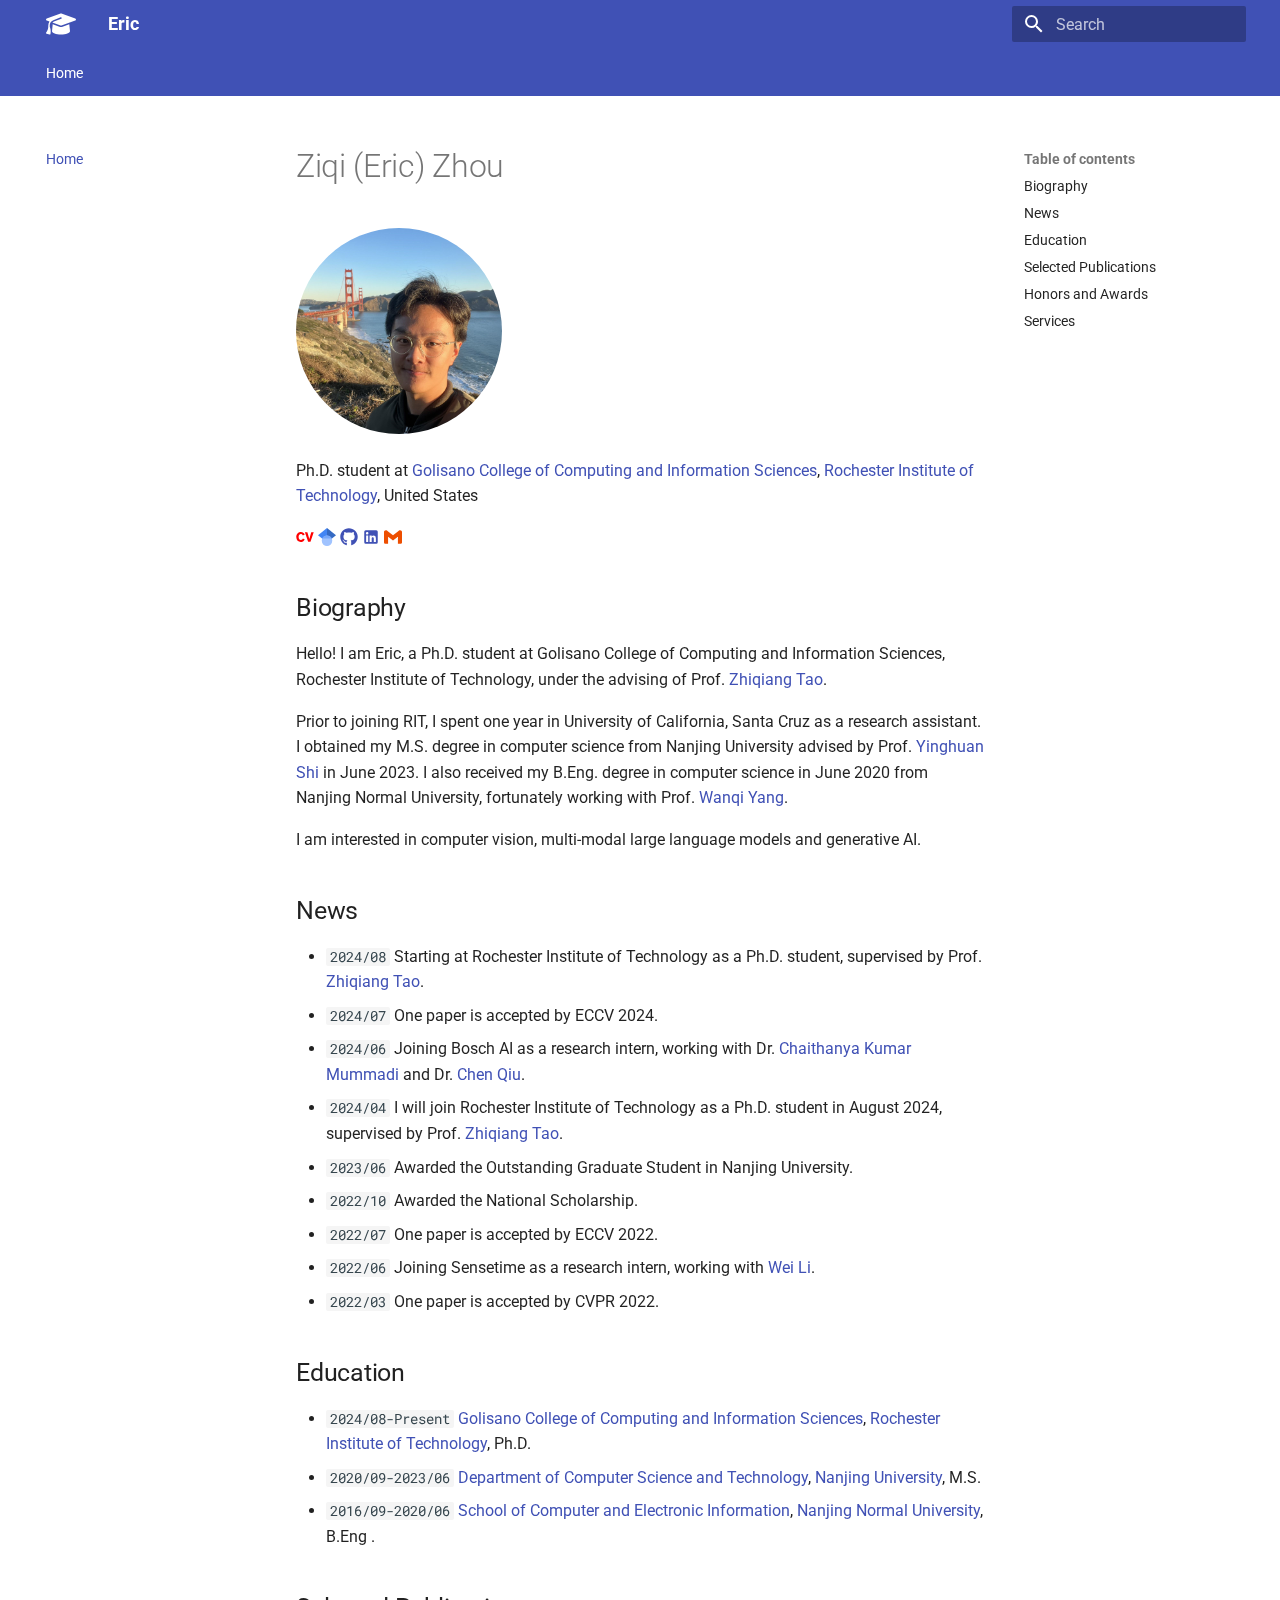
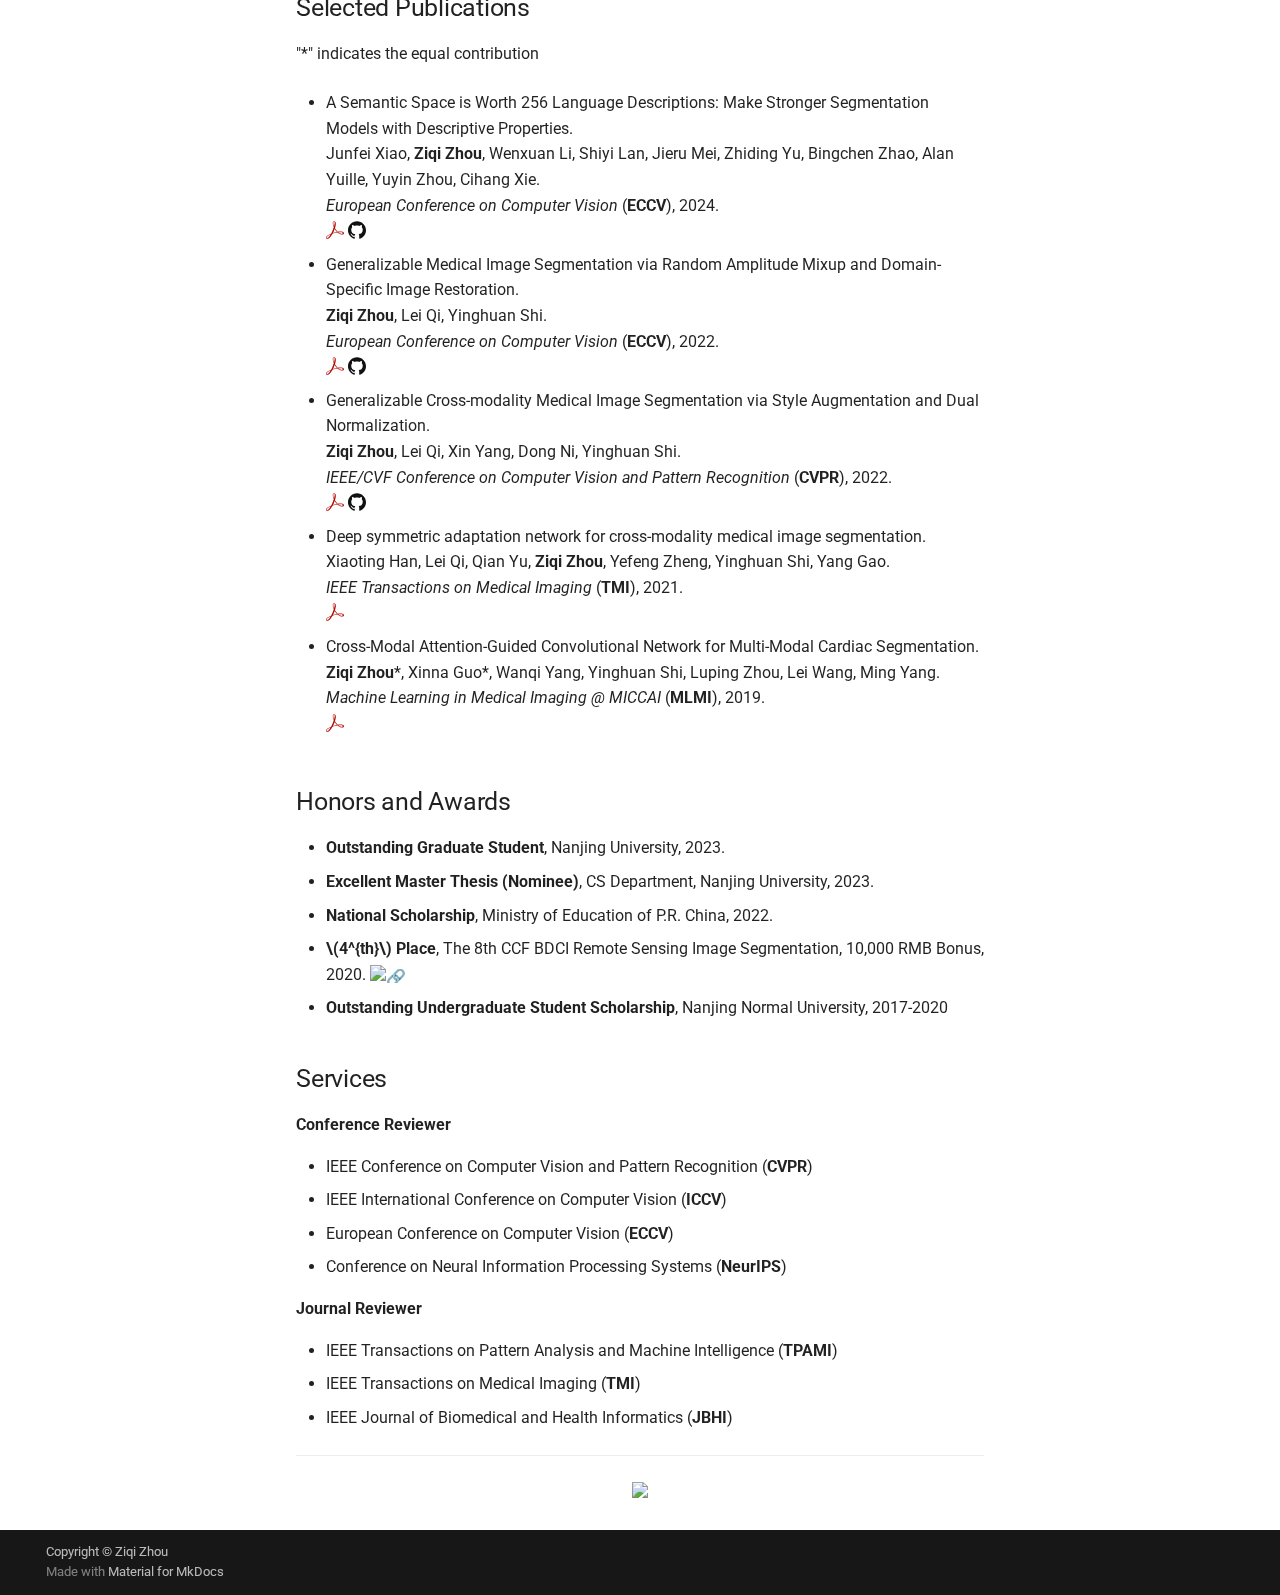
==== commit cd6dfd0a: "update logo" ====
--- a/index.html
+++ b/index.html
@@ -1 +1 @@
-<!doctype html><html lang=en class=no-js> <head><meta charset=utf-8><meta name=viewport content="width=device-width,initial-scale=1"><meta name=description content="Eric's Homepage"><meta name=author content=Eric><link href=https://zzzqzhou.github.io/ rel=canonical><link rel=icon href=icons/graduation-cap.svg><meta name=generator content="mkdocs-1.6.1, mkdocs-material-9.5.35"><title>Eric</title><link rel=stylesheet href=assets/stylesheets/main.35f28582.min.css><link rel=stylesheet href=assets/stylesheets/palette.06af60db.min.css><link rel=preconnect href=https://fonts.gstatic.com crossorigin><link rel=stylesheet href="https://fonts.googleapis.com/css?family=Roboto:300,300i,400,400i,700,700i%7CRoboto+Mono:400,400i,700,700i&display=fallback"><style>:root{--md-text-font:"Roboto";--md-code-font:"Roboto Mono"}</style><link rel=stylesheet href=stylesheets/extra.css><script>__md_scope=new URL(".",location),__md_hash=e=>[...e].reduce(((e,_)=>(e<<5)-e+_.charCodeAt(0)),0),__md_get=(e,_=localStorage,t=__md_scope)=>JSON.parse(_.getItem(t.pathname+"."+e)),__md_set=(e,_,t=localStorage,a=__md_scope)=>{try{t.setItem(a.pathname+"."+e,JSON.stringify(_))}catch(e){}}</script></head> <body dir=ltr data-md-color-scheme=default data-md-color-primary=indigo data-md-color-accent=indigo> <input class=md-toggle data-md-toggle=drawer type=checkbox id=__drawer autocomplete=off> <input class=md-toggle data-md-toggle=search type=checkbox id=__search autocomplete=off> <label class=md-overlay for=__drawer></label> <div data-md-component=skip> <a href=#ziqi-eric-zhou class=md-skip> Skip to content </a> </div> <div data-md-component=announce> </div> <header class=md-header data-md-component=header> <nav class="md-header__inner md-grid" aria-label=Header> <a href=. title=Eric class="md-header__button md-logo" aria-label=Eric data-md-component=logo> <svg xmlns=http://www.w3.org/2000/svg viewbox="0 0 640 512"><!-- Font Awesome Free 6.6.0 by @fontawesome - https://fontawesome.com License - https://fontawesome.com/license/free (Icons: CC BY 4.0, Fonts: SIL OFL 1.1, Code: MIT License) Copyright 2024 Fonticons, Inc.--><path d="M320 32c-8.1 0-16.1 1.4-23.7 4.1L15.8 137.4C6.3 140.9 0 149.9 0 160s6.3 19.1 15.8 22.6l57.9 20.9C57.3 229.3 48 259.8 48 291.9V320c0 28.4-10.8 57.7-22.3 80.8-6.5 13-13.9 25.8-22.5 37.6-3.2 4.3-4.1 9.9-2.3 15s6 8.9 11.2 10.2l64 16c4.2 1.1 8.7.3 12.4-2s6.3-6.1 7.1-10.4c8.6-42.8 4.3-81.2-2.1-108.7-3.2-14.2-7.5-28.7-13.5-42v-24.6c0-30.2 10.2-58.7 27.9-81.5 12.9-15.5 29.6-28 49.2-35.7l157-61.7c8.2-3.2 17.5.8 20.7 9s-.8 17.5-9 20.7l-157 61.7c-12.4 4.9-23.3 12.4-32.2 21.6l159.6 57.6c7.6 2.7 15.6 4.1 23.7 4.1s16.1-1.4 23.7-4.1l280.6-101c9.5-3.4 15.8-12.5 15.8-22.6s-6.3-19.1-15.8-22.6L343.7 36.1c-7.6-2.7-15.6-4.1-23.7-4.1M128 408c0 35.3 86 72 192 72s192-36.7 192-72l-15.3-145.4L354.5 314c-11.1 4-22.8 6-34.5 6s-23.5-2-34.5-6l-142.2-51.4z"/></svg> </a> <label class="md-header__button md-icon" for=__drawer> <svg xmlns=http://www.w3.org/2000/svg viewbox="0 0 24 24"><path d="M3 6h18v2H3zm0 5h18v2H3zm0 5h18v2H3z"/></svg> </label> <div class=md-header__title data-md-component=header-title> <div class=md-header__ellipsis> <div class=md-header__topic> <span class=md-ellipsis> Eric </span> </div> <div class=md-header__topic data-md-component=header-topic> <span class=md-ellipsis> Home </span> </div> </div> </div> <form class=md-header__option data-md-component=palette> <input class=md-option data-md-color-media=(prefers-color-scheme) data-md-color-scheme=default data-md-color-primary=indigo data-md-color-accent=indigo aria-label="Switch to light mode" type=radio name=__palette id=__palette_0> <label class="md-header__button md-icon" title="Switch to light mode" for=__palette_1 hidden> <svg xmlns=http://www.w3.org/2000/svg viewbox="0 0 24 24"><path d="m14.3 16-.7-2h-3.2l-.7 2H7.8L11 7h2l3.2 9zM20 8.69V4h-4.69L12 .69 8.69 4H4v4.69L.69 12 4 15.31V20h4.69L12 23.31 15.31 20H20v-4.69L23.31 12zm-9.15 3.96h2.3L12 9z"/></svg> </label> <input class=md-option data-md-color-media="(prefers-color-scheme: dark)" data-md-color-scheme=slate data-md-color-primary=indigo data-md-color-accent=indigo aria-label="Switch to system preference" type=radio name=__palette id=__palette_1> <label class="md-header__button md-icon" title="Switch to system preference" for=__palette_2 hidden> <svg xmlns=http://www.w3.org/2000/svg viewbox="0 0 24 24"><path d="M12 18c-.89 0-1.74-.2-2.5-.55C11.56 16.5 13 14.42 13 12s-1.44-4.5-3.5-5.45C10.26 6.2 11.11 6 12 6a6 6 0 0 1 6 6 6 6 0 0 1-6 6m8-9.31V4h-4.69L12 .69 8.69 4H4v4.69L.69 12 4 15.31V20h4.69L12 23.31 15.31 20H20v-4.69L23.31 12z"/></svg> </label> <input class=md-option data-md-color-media="(prefers-color-scheme: light)" data-md-color-scheme=default data-md-color-primary=indigo data-md-color-accent=indigo aria-label="Switch to dark mode" type=radio name=__palette id=__palette_2> <label class="md-header__button md-icon" title="Switch to dark mode" for=__palette_0 hidden> <svg xmlns=http://www.w3.org/2000/svg viewbox="0 0 24 24"><path d="M12 8a4 4 0 0 0-4 4 4 4 0 0 0 4 4 4 4 0 0 0 4-4 4 4 0 0 0-4-4m0 10a6 6 0 0 1-6-6 6 6 0 0 1 6-6 6 6 0 0 1 6 6 6 6 0 0 1-6 6m8-9.31V4h-4.69L12 .69 8.69 4H4v4.69L.69 12 4 15.31V20h4.69L12 23.31 15.31 20H20v-4.69L23.31 12z"/></svg> </label> </form> <script>var palette=__md_get("__palette");if(palette&&palette.color){if("(prefers-color-scheme)"===palette.color.media){var media=matchMedia("(prefers-color-scheme: light)"),input=document.querySelector(media.matches?"[data-md-color-media='(prefers-color-scheme: light)']":"[data-md-color-media='(prefers-color-scheme: dark)']");palette.color.media=input.getAttribute("data-md-color-media"),palette.color.scheme=input.getAttribute("data-md-color-scheme"),palette.color.primary=input.getAttribute("data-md-color-primary"),palette.color.accent=input.getAttribute("data-md-color-accent")}for(var[key,value]of Object.entries(palette.color))document.body.setAttribute("data-md-color-"+key,value)}</script> <label class="md-header__button md-icon" for=__search> <svg xmlns=http://www.w3.org/2000/svg viewbox="0 0 24 24"><path d="M9.5 3A6.5 6.5 0 0 1 16 9.5c0 1.61-.59 3.09-1.56 4.23l.27.27h.79l5 5-1.5 1.5-5-5v-.79l-.27-.27A6.52 6.52 0 0 1 9.5 16 6.5 6.5 0 0 1 3 9.5 6.5 6.5 0 0 1 9.5 3m0 2C7 5 5 7 5 9.5S7 14 9.5 14 14 12 14 9.5 12 5 9.5 5"/></svg> </label> <div class=md-search data-md-component=search role=dialog> <label class=md-search__overlay for=__search></label> <div class=md-search__inner role=search> <form class=md-search__form name=search> <input type=text class=md-search__input name=query aria-label=Search placeholder=Search autocapitalize=off autocorrect=off autocomplete=off spellcheck=false data-md-component=search-query required> <label class="md-search__icon md-icon" for=__search> <svg xmlns=http://www.w3.org/2000/svg viewbox="0 0 24 24"><path d="M9.5 3A6.5 6.5 0 0 1 16 9.5c0 1.61-.59 3.09-1.56 4.23l.27.27h.79l5 5-1.5 1.5-5-5v-.79l-.27-.27A6.52 6.52 0 0 1 9.5 16 6.5 6.5 0 0 1 3 9.5 6.5 6.5 0 0 1 9.5 3m0 2C7 5 5 7 5 9.5S7 14 9.5 14 14 12 14 9.5 12 5 9.5 5"/></svg> <svg xmlns=http://www.w3.org/2000/svg viewbox="0 0 24 24"><path d="M20 11v2H8l5.5 5.5-1.42 1.42L4.16 12l7.92-7.92L13.5 5.5 8 11z"/></svg> </label> <nav class=md-search__options aria-label=Search> <button type=reset class="md-search__icon md-icon" title=Clear aria-label=Clear tabindex=-1> <svg xmlns=http://www.w3.org/2000/svg viewbox="0 0 24 24"><path d="M19 6.41 17.59 5 12 10.59 6.41 5 5 6.41 10.59 12 5 17.59 6.41 19 12 13.41 17.59 19 19 17.59 13.41 12z"/></svg> </button> </nav> </form> <div class=md-search__output> <div class=md-search__scrollwrap tabindex=0 data-md-scrollfix> <div class=md-search-result data-md-component=search-result> <div class=md-search-result__meta> Initializing search </div> <ol class=md-search-result__list role=presentation></ol> </div> </div> </div> </div> </div> </nav> </header> <div class=md-container data-md-component=container> <nav class=md-tabs aria-label=Tabs data-md-component=tabs> <div class=md-grid> <ul class=md-tabs__list> <li class="md-tabs__item md-tabs__item--active"> <a href=. class=md-tabs__link> Home </a> </li> </ul> </div> </nav> <main class=md-main data-md-component=main> <div class="md-main__inner md-grid"> <div class="md-sidebar md-sidebar--primary" data-md-component=sidebar data-md-type=navigation> <div class=md-sidebar__scrollwrap> <div class=md-sidebar__inner> <nav class="md-nav md-nav--primary md-nav--lifted" aria-label=Navigation data-md-level=0> <label class=md-nav__title for=__drawer> <a href=. title=Eric class="md-nav__button md-logo" aria-label=Eric data-md-component=logo> <svg xmlns=http://www.w3.org/2000/svg viewbox="0 0 640 512"><!-- Font Awesome Free 6.6.0 by @fontawesome - https://fontawesome.com License - https://fontawesome.com/license/free (Icons: CC BY 4.0, Fonts: SIL OFL 1.1, Code: MIT License) Copyright 2024 Fonticons, Inc.--><path d="M320 32c-8.1 0-16.1 1.4-23.7 4.1L15.8 137.4C6.3 140.9 0 149.9 0 160s6.3 19.1 15.8 22.6l57.9 20.9C57.3 229.3 48 259.8 48 291.9V320c0 28.4-10.8 57.7-22.3 80.8-6.5 13-13.9 25.8-22.5 37.6-3.2 4.3-4.1 9.9-2.3 15s6 8.9 11.2 10.2l64 16c4.2 1.1 8.7.3 12.4-2s6.3-6.1 7.1-10.4c8.6-42.8 4.3-81.2-2.1-108.7-3.2-14.2-7.5-28.7-13.5-42v-24.6c0-30.2 10.2-58.7 27.9-81.5 12.9-15.5 29.6-28 49.2-35.7l157-61.7c8.2-3.2 17.5.8 20.7 9s-.8 17.5-9 20.7l-157 61.7c-12.4 4.9-23.3 12.4-32.2 21.6l159.6 57.6c7.6 2.7 15.6 4.1 23.7 4.1s16.1-1.4 23.7-4.1l280.6-101c9.5-3.4 15.8-12.5 15.8-22.6s-6.3-19.1-15.8-22.6L343.7 36.1c-7.6-2.7-15.6-4.1-23.7-4.1M128 408c0 35.3 86 72 192 72s192-36.7 192-72l-15.3-145.4L354.5 314c-11.1 4-22.8 6-34.5 6s-23.5-2-34.5-6l-142.2-51.4z"/></svg> </a> Eric </label> <ul class=md-nav__list data-md-scrollfix> <li class="md-nav__item md-nav__item--active"> <input class="md-nav__toggle md-toggle" type=checkbox id=__toc> <label class="md-nav__link md-nav__link--active" for=__toc> <span class=md-ellipsis> Home </span> <span class="md-nav__icon md-icon"></span> </label> <a href=. class="md-nav__link md-nav__link--active"> <span class=md-ellipsis> Home </span> </a> <nav class="md-nav md-nav--secondary" aria-label="Table of contents"> <label class=md-nav__title for=__toc> <span class="md-nav__icon md-icon"></span> Table of contents </label> <ul class=md-nav__list data-md-component=toc data-md-scrollfix> <li class=md-nav__item> <a href=#biography class=md-nav__link> <span class=md-ellipsis> Biography </span> </a> </li> <li class=md-nav__item> <a href=#news class=md-nav__link> <span class=md-ellipsis> News </span> </a> </li> <li class=md-nav__item> <a href=#education class=md-nav__link> <span class=md-ellipsis> Education </span> </a> </li> <li class=md-nav__item> <a href=#selected-publications class=md-nav__link> <span class=md-ellipsis> Selected Publications </span> </a> </li> <li class=md-nav__item> <a href=#honors-and-awards class=md-nav__link> <span class=md-ellipsis> Honors and Awards </span> </a> </li> <li class=md-nav__item> <a href=#services class=md-nav__link> <span class=md-ellipsis> Services </span> </a> </li> </ul> </nav> </li> </ul> </nav> </div> </div> </div> <div class="md-sidebar md-sidebar--secondary" data-md-component=sidebar data-md-type=toc> <div class=md-sidebar__scrollwrap> <div class=md-sidebar__inner> <nav class="md-nav md-nav--secondary" aria-label="Table of contents"> <label class=md-nav__title for=__toc> <span class="md-nav__icon md-icon"></span> Table of contents </label> <ul class=md-nav__list data-md-component=toc data-md-scrollfix> <li class=md-nav__item> <a href=#biography class=md-nav__link> <span class=md-ellipsis> Biography </span> </a> </li> <li class=md-nav__item> <a href=#news class=md-nav__link> <span class=md-ellipsis> News </span> </a> </li> <li class=md-nav__item> <a href=#education class=md-nav__link> <span class=md-ellipsis> Education </span> </a> </li> <li class=md-nav__item> <a href=#selected-publications class=md-nav__link> <span class=md-ellipsis> Selected Publications </span> </a> </li> <li class=md-nav__item> <a href=#honors-and-awards class=md-nav__link> <span class=md-ellipsis> Honors and Awards </span> </a> </li> <li class=md-nav__item> <a href=#services class=md-nav__link> <span class=md-ellipsis> Services </span> </a> </li> </ul> </nav> </div> </div> </div> <div class=md-content data-md-component=content> <article class="md-content__inner md-typeset"> <h1 id=ziqi-eric-zhou>Ziqi (Eric) Zhou</h1> <!-- <img id="img"  src="./imgs/Ziqi_sketch.png" onMouseOver="mo()" onMouseOut="mout()" width="200"/> --> <p><img style=width:30%;max-width:30%;border-radius:50% alt="profile photo" src=./imgs/ZZQ.jpg></p> <p> Ph.D. student at <a href=https://www.rit.edu/computing/ >Golisano College of Computing and Information Sciences</a>, <a href=https://www.rit.edu/ >Rochester Institute of Technology</a>, United States </p> <p><a href=./files/Ziqi_Zhou_CV.pdf><span class="twemoji cv"><?xml version="1.0" encoding="UTF-8" standalone="no"?> <svg xmlns:dc=http://purl.org/dc/elements/1.1/ xmlns:cc=http://creativecommons.org/ns# xmlns:rdf=http://www.w3.org/1999/02/22-rdf-syntax-ns# xmlns:svg=http://www.w3.org/2000/svg xmlns=http://www.w3.org/2000/svg xmlns:sodipodi=http://sodipodi.sourceforge.net/DTD/sodipodi-0.dtd xmlns:inkscape=http://www.inkscape.org/namespaces/inkscape width=512 height=512 viewbox="0 0 512 512" version=1.1 id=svg8 inkscape:version="1.0 (1.0+r73+1)" sodipodi:docname=cv.svg> <title id=title833>CV</title> <defs id=defs2 /> <sodipodi:namedview scale-x=1 id=base pagecolor=#ffffff bordercolor=#666666 borderopacity=1.0 inkscape:pageopacity=0.0 inkscape:pageshadow=2 inkscape:zoom=0.75 inkscape:cx=256 inkscape:cy=256 inkscape:document-units=px inkscape:current-layer=layer6 inkscape:document-rotation=0 showgrid=true units=px showguides=true inkscape:guide-bbox=true inkscape:window-width=1315 inkscape:window-height=713 inkscape:window-x=51 inkscape:window-y=27 inkscape:window-maximized=1> <inkscape:grid type=xygrid id=grid10 empspacing=4 /> <sodipodi:guide position=511.99998,64 orientation=0,1 id=guide23 inkscape:label=baseline inkscape:locked=true inkscape:color=rgb(0,0,255) /> </sodipodi:namedview> <metadata id=metadata5> <rdf:rdf> <cc:work rdf:about> <dc:format>image/svg+xml</dc:format> <dc:type rdf:resource=http://purl.org/dc/dcmitype/StillImage /> <dc:title>CV</dc:title> <cc:license rdf:resource=http://scripts.sil.org/OFL /> <dc:subject> <rdf:bag> <rdf:li>CV</rdf:li> </rdf:bag> </dc:subject> </cc:work> <cc:license rdf:about=http://scripts.sil.org/OFL> <cc:permits rdf:resource=http://scripts.sil.org/pub/OFL/Reproduction /> <cc:permits rdf:resource=http://scripts.sil.org/pub/OFL/Distribution /> <cc:permits rdf:resource=http://scripts.sil.org/pub/OFL/Embedding /> <cc:permits rdf:resource=http://scripts.sil.org/pub/OFL/DerivativeWorks /> <cc:requires rdf:resource=http://scripts.sil.org/pub/OFL/Notice /> <cc:requires rdf:resource=http://scripts.sil.org/pub/OFL/Attribution /> <cc:requires rdf:resource=http://scripts.sil.org/pub/OFL/ShareAlike /> <cc:requires rdf:resource=http://scripts.sil.org/pub/OFL/DerivativeRenaming /> <cc:requires rdf:resource=http://scripts.sil.org/pub/OFL/BundlingWhenSelling /> </cc:license> </rdf:rdf> </metadata> <g inkscape:groupmode=layer id=layer6 inkscape:label=icon> <path style=stroke-width:0.07717 id=path2 d="m 249.17973,328.32402 c -9.78758,15.38441 -19.17851,30.4337 -40.22128,45.05521 -11.25687,7.89055 -37.16464,23.30604 -73.9908,23.30604 -70.258325,0 -126.9676516,-51.07979 -126.9676516,-140.88446 0,-78.48565 53.3447156,-140.48607 128.4662816,-140.48607 30.4337,0 57.47396,10.52167 77.38654,26.30447 18.41392,14.65033 27.03796,29.30348 34.56291,42.45573 l -52.58013,26.27338 c -3.76134,-8.62631 -8.28954,-17.64933 -19.91259,-27.40585 -12.78437,-10.15549 -25.53991,-13.15224 -36.45998,-13.15224 -42.821335,0 -65.364452,39.82459 -65.364452,84.14459 0,58.23852 29.700162,87.14305 65.364452,87.14305 34.5629,0 48.47976,-24.0418 57.47396,-39.42563 l 52.24332,26.67235 z M 433.37382,123.57317 H 504 L 411.96314,388.7947 H 344.36647 L 253.46212,123.57317 h 70.62446 l 54.84337,188.60017 z"/> </g> </svg> </span></a> <a href="https://scholar.google.com/citations?user=fSIalncAAAAJ&hl=en"><span class=twemoji><svg height=2500 width=2500 xmlns=http://www.w3.org/2000/svg viewbox="0 0 512 512"><g fill=none fill-rule=evenodd><path fill=#4285f4 d="M256 411.12L0 202.667 256 0z"/><path fill=#356ac3 d="M256 411.12l256-208.453L256 0z"/><circle cx=256 cy=362.667 fill=#a0c3ff r=149.333 /><path fill=#76a7fa d="M121.037 298.667c23.968-50.453 75.392-85.334 134.963-85.334s110.995 34.881 134.963 85.334H121.037z"/></g></svg></span></a> <a href=https://github.com/zzzqzhou><span class=twemoji><svg xmlns=http://www.w3.org/2000/svg viewbox="0 0 496 512"><!-- Font Awesome Free 6.6.0 by @fontawesome - https://fontawesome.com License - https://fontawesome.com/license/free (Icons: CC BY 4.0, Fonts: SIL OFL 1.1, Code: MIT License) Copyright 2024 Fonticons, Inc.--><path d="M165.9 397.4c0 2-2.3 3.6-5.2 3.6-3.3.3-5.6-1.3-5.6-3.6 0-2 2.3-3.6 5.2-3.6 3-.3 5.6 1.3 5.6 3.6m-31.1-4.5c-.7 2 1.3 4.3 4.3 4.9 2.6 1 5.6 0 6.2-2s-1.3-4.3-4.3-5.2c-2.6-.7-5.5.3-6.2 2.3m44.2-1.7c-2.9.7-4.9 2.6-4.6 4.9.3 2 2.9 3.3 5.9 2.6 2.9-.7 4.9-2.6 4.6-4.6-.3-1.9-3-3.2-5.9-2.9M244.8 8C106.1 8 0 113.3 0 252c0 110.9 69.8 205.8 169.5 239.2 12.8 2.3 17.3-5.6 17.3-12.1 0-6.2-.3-40.4-.3-61.4 0 0-70 15-84.7-29.8 0 0-11.4-29.1-27.8-36.6 0 0-22.9-15.7 1.6-15.4 0 0 24.9 2 38.6 25.8 21.9 38.6 58.6 27.5 72.9 20.9 2.3-16 8.8-27.1 16-33.7-55.9-6.2-112.3-14.3-112.3-110.5 0-27.5 7.6-41.3 23.6-58.9-2.6-6.5-11.1-33.3 2.6-67.9 20.9-6.5 69 27 69 27 20-5.6 41.5-8.5 62.8-8.5s42.8 2.9 62.8 8.5c0 0 48.1-33.6 69-27 13.7 34.7 5.2 61.4 2.6 67.9 16 17.7 25.8 31.5 25.8 58.9 0 96.5-58.9 104.2-114.8 110.5 9.2 7.9 17 22.9 17 46.4 0 33.7-.3 75.4-.3 83.6 0 6.5 4.6 14.4 17.3 12.1C428.2 457.8 496 362.9 496 252 496 113.3 383.5 8 244.8 8M97.2 352.9c-1.3 1-1 3.3.7 5.2 1.6 1.6 3.9 2.3 5.2 1 1.3-1 1-3.3-.7-5.2-1.6-1.6-3.9-2.3-5.2-1m-10.8-8.1c-.7 1.3.3 2.9 2.3 3.9 1.6 1 3.6.7 4.3-.7.7-1.3-.3-2.9-2.3-3.9-2-.6-3.6-.3-4.3.7m32.4 35.6c-1.6 1.3-1 4.3 1.3 6.2 2.3 2.3 5.2 2.6 6.5 1 1.3-1.3.7-4.3-1.3-6.2-2.2-2.3-5.2-2.6-6.5-1m-11.4-14.7c-1.6 1-1.6 3.6 0 5.9s4.3 3.3 5.6 2.3c1.6-1.3 1.6-3.9 0-6.2-1.4-2.3-4-3.3-5.6-2"/></svg></span></a> <a href=https://www.linkedin.com/in/ziqi-zhou-067546138/ ><span class=twemoji><svg xmlns=http://www.w3.org/2000/svg viewbox="0 0 24 24"><path d="M19 3a2 2 0 0 1 2 2v14a2 2 0 0 1-2 2H5a2 2 0 0 1-2-2V5a2 2 0 0 1 2-2zm-.5 15.5v-5.3a3.26 3.26 0 0 0-3.26-3.26c-.85 0-1.84.52-2.32 1.3v-1.11h-2.79v8.37h2.79v-4.93c0-.77.62-1.4 1.39-1.4a1.4 1.4 0 0 1 1.4 1.4v4.93zM6.88 8.56a1.68 1.68 0 0 0 1.68-1.68c0-.93-.75-1.69-1.68-1.69a1.69 1.69 0 0 0-1.69 1.69c0 .93.76 1.68 1.69 1.68m1.39 9.94v-8.37H5.5v8.37z"/></svg></span></a> <a href=mailto:ziqi.zhou.cs@gmail.com><span class="twemoji gmail"><svg xmlns=http://www.w3.org/2000/svg viewbox="0 0 24 24"><path d="M24 5.457v13.909c0 .904-.732 1.636-1.636 1.636h-3.819V11.73L12 16.64l-6.545-4.91v9.273H1.636A1.636 1.636 0 0 1 0 19.366V5.457c0-2.023 2.309-3.178 3.927-1.964L5.455 4.64 12 9.548l6.545-4.91 1.528-1.145C21.69 2.28 24 3.434 24 5.457"/></svg></span></a></p> <h2 id=biography><strong>Biography</strong></h2> <p>Hello! I am Eric, a Ph.D. student at Golisano College of Computing and Information Sciences, Rochester Institute of Technology, under the advising of Prof. <a href=https://ztao.cc/ >Zhiqiang Tao</a>. </p> <p>Prior to joining RIT, I spent one year in University of California, Santa Cruz as a research assistant. I obtained my M.S. degree in computer science from Nanjing University advised by Prof. <a href=https://cs.nju.edu.cn/shiyh/ >Yinghuan Shi</a> in June 2023. I also received my B.Eng. degree in computer science in June 2020 from Nanjing Normal University, fortunately working with Prof. <a href=https://cs.nju.edu.cn/rl/people/yangwq/index.htm>Wanqi Yang</a>.</p> <p>I am interested in computer vision, multi-modal large language models and generative AI.</p> <h2 id=news><strong>News</strong></h2> <ul> <li><code>2024/08</code> Starting at Rochester Institute of Technology as a Ph.D. student, supervised by Prof. <a href=https://ztao.cc/ >Zhiqiang Tao</a>.</li> <li><code>2024/07</code> One paper is accepted by ECCV 2024.</li> <li><code>2024/06</code> Joining Bosch AI as a research intern, working with Dr. <a href="https://scholar.google.com/citations?user=XJLtaG4AAAAJ&hl=en">Chaithanya Kumar Mummadi</a> and Dr. <a href="https://scholar.google.com/citations?user=uX5Y9XUAAAAJ&hl=en">Chen Qiu</a>.</li> <li><code>2024/04</code> I will join Rochester Institute of Technology as a Ph.D. student in August 2024, supervised by Prof. <a href=https://ztao.cc/ >Zhiqiang Tao</a>.</li> <li><code>2023/06</code> Awarded the Outstanding Graduate Student in Nanjing University.</li> <li><code>2022/10</code> Awarded the National Scholarship.</li> <li><code>2022/07</code> One paper is accepted by ECCV 2022.</li> <li><code>2022/06</code> Joining Sensetime as a research intern, working with <a href=https://bigballon.github.io/ >Wei Li</a>.</li> <li><code>2022/03</code> One paper is accepted by CVPR 2022.</li> </ul> <h2 id=education><strong>Education</strong></h2> <ul> <li><code>2024/08-Present</code> <a href=https://www.rit.edu/computing/ >Golisano College of Computing and Information Sciences</a>, <a href=https://www.rit.edu/ >Rochester Institute of Technology</a>, Ph.D.</li> <li><code>2020/09-2023/06</code> <a href=https://cs.nju.edu.cn/ >Department of Computer Science and Technology</a>, <a href=http://www.nju.edu.cn/ >Nanjing University</a>, M.S.</li> <li><code>2016/09-2020/06</code> <a href=http://ceai.njnu.edu.cn/ >School of Computer and Electronic Information</a>, <a href=http://www.njnu.edu.cn/ >Nanjing Normal University</a>, B.Eng .</li> </ul> <h2 id=selected-publications><strong>Selected Publications</strong></h2> <p>"*" indicates the equal contribution</p> <ul> <li> <p>A Semantic Space is Worth 256 Language Descriptions: Make Stronger Segmentation Models with Descriptive Properties. <br>Junfei Xiao, <strong>Ziqi Zhou</strong>, Wenxuan Li, Shiyi Lan, Jieru Mei, Zhiding Yu, Bingchen Zhao, Alan Yuille, Yuyin Zhou, Cihang Xie. <br><i>European Conference on Computer Vision</i> (<strong>ECCV</strong>), 2024. <br><a href=https://arxiv.org/pdf/2312.13764.pdf><span class="twemoji pdf"><svg xmlns=http://www.w3.org/2000/svg viewbox="0 0 24 24"><path d="M23.63 15.3c-.71-.745-2.166-1.17-4.224-1.17-1.1 0-2.377.106-3.761.354a19.4 19.4 0 0 1-2.307-2.661c-.532-.71-.994-1.49-1.42-2.236.817-2.484 1.207-4.507 1.207-5.962 0-1.632-.603-3.336-2.342-3.336-.532 0-1.065.32-1.349.781-.78 1.384-.425 4.4.923 7.381a60 60 0 0 1-1.703 4.507c-.568 1.349-1.207 2.733-1.917 4.01C2.834 18.53.314 20.34.03 21.758c-.106.533.071 1.03.462 1.42.142.107.639.533 1.49.533 2.59 0 5.323-4.188 6.707-6.707 1.065-.355 2.13-.71 3.194-.994a35 35 0 0 1 3.407-.745c2.732 2.448 5.145 2.839 6.352 2.839 1.49 0 2.023-.604 2.2-1.1.32-.64.106-1.349-.213-1.704zm-1.42 1.03c-.107.532-.64.887-1.384.887-.213 0-.39-.036-.604-.071-1.348-.32-2.626-.994-3.903-2.059a18 18 0 0 1 2.98-.248c.746 0 1.385.035 1.81.142.497.106 1.278.426 1.1 1.348zm-7.524-1.668a38 38 0 0 0-2.945.674 40 40 0 0 0-2.52.745 40 40 0 0 0 1.207-2.555c.426-.994.78-2.023 1.136-2.981.354.603.745 1.207 1.135 1.739a50 50 0 0 0 1.987 2.378M10.038 1.46a.77.77 0 0 1 .674-.425c.745 0 .887.851.887 1.526 0 1.135-.355 2.874-.958 4.861-1.03-2.768-1.1-5.074-.603-5.962M6.134 17.997c-1.81 2.981-3.549 4.826-4.613 4.826a.87.87 0 0 1-.532-.177c-.213-.213-.32-.461-.249-.745.213-1.065 2.271-2.555 5.394-3.904"/></svg></span></a> <a href=https://github.com/lambert-x/ProLab><span class="twemoji github"><svg xmlns=http://www.w3.org/2000/svg viewbox="0 0 24 24"><path d="M12 .297c-6.63 0-12 5.373-12 12 0 5.303 3.438 9.8 8.205 11.385.6.113.82-.258.82-.577 0-.285-.01-1.04-.015-2.04-3.338.724-4.042-1.61-4.042-1.61C4.422 18.07 3.633 17.7 3.633 17.7c-1.087-.744.084-.729.084-.729 1.205.084 1.838 1.236 1.838 1.236 1.07 1.835 2.809 1.305 3.495.998.108-.776.417-1.305.76-1.605-2.665-.3-5.466-1.332-5.466-5.93 0-1.31.465-2.38 1.235-3.22-.135-.303-.54-1.523.105-3.176 0 0 1.005-.322 3.3 1.23.96-.267 1.98-.399 3-.405 1.02.006 2.04.138 3 .405 2.28-1.552 3.285-1.23 3.285-1.23.645 1.653.24 2.873.12 3.176.765.84 1.23 1.91 1.23 3.22 0 4.61-2.805 5.625-5.475 5.92.42.36.81 1.096.81 2.22 0 1.606-.015 2.896-.015 3.286 0 .315.21.69.825.57C20.565 22.092 24 17.592 24 12.297c0-6.627-5.373-12-12-12"/></svg></span></a></p> </li> <li> <p>Generalizable Medical Image Segmentation via Random Amplitude Mixup and Domain-Specific Image Restoration. <br><strong>Ziqi Zhou</strong>, Lei Qi, Yinghuan Shi. <br><i>European Conference on Computer Vision</i> (<strong>ECCV</strong>), 2022. <br><a href=https://arxiv.org/pdf/2208.03901.pdf><span class="twemoji pdf"><svg xmlns=http://www.w3.org/2000/svg viewbox="0 0 24 24"><path d="M23.63 15.3c-.71-.745-2.166-1.17-4.224-1.17-1.1 0-2.377.106-3.761.354a19.4 19.4 0 0 1-2.307-2.661c-.532-.71-.994-1.49-1.42-2.236.817-2.484 1.207-4.507 1.207-5.962 0-1.632-.603-3.336-2.342-3.336-.532 0-1.065.32-1.349.781-.78 1.384-.425 4.4.923 7.381a60 60 0 0 1-1.703 4.507c-.568 1.349-1.207 2.733-1.917 4.01C2.834 18.53.314 20.34.03 21.758c-.106.533.071 1.03.462 1.42.142.107.639.533 1.49.533 2.59 0 5.323-4.188 6.707-6.707 1.065-.355 2.13-.71 3.194-.994a35 35 0 0 1 3.407-.745c2.732 2.448 5.145 2.839 6.352 2.839 1.49 0 2.023-.604 2.2-1.1.32-.64.106-1.349-.213-1.704zm-1.42 1.03c-.107.532-.64.887-1.384.887-.213 0-.39-.036-.604-.071-1.348-.32-2.626-.994-3.903-2.059a18 18 0 0 1 2.98-.248c.746 0 1.385.035 1.81.142.497.106 1.278.426 1.1 1.348zm-7.524-1.668a38 38 0 0 0-2.945.674 40 40 0 0 0-2.52.745 40 40 0 0 0 1.207-2.555c.426-.994.78-2.023 1.136-2.981.354.603.745 1.207 1.135 1.739a50 50 0 0 0 1.987 2.378M10.038 1.46a.77.77 0 0 1 .674-.425c.745 0 .887.851.887 1.526 0 1.135-.355 2.874-.958 4.861-1.03-2.768-1.1-5.074-.603-5.962M6.134 17.997c-1.81 2.981-3.549 4.826-4.613 4.826a.87.87 0 0 1-.532-.177c-.213-.213-.32-.461-.249-.745.213-1.065 2.271-2.555 5.394-3.904"/></svg></span></a> <a href=https://github.com/zzzqzhou/RAM-DSIR><span class="twemoji github"><svg xmlns=http://www.w3.org/2000/svg viewbox="0 0 24 24"><path d="M12 .297c-6.63 0-12 5.373-12 12 0 5.303 3.438 9.8 8.205 11.385.6.113.82-.258.82-.577 0-.285-.01-1.04-.015-2.04-3.338.724-4.042-1.61-4.042-1.61C4.422 18.07 3.633 17.7 3.633 17.7c-1.087-.744.084-.729.084-.729 1.205.084 1.838 1.236 1.838 1.236 1.07 1.835 2.809 1.305 3.495.998.108-.776.417-1.305.76-1.605-2.665-.3-5.466-1.332-5.466-5.93 0-1.31.465-2.38 1.235-3.22-.135-.303-.54-1.523.105-3.176 0 0 1.005-.322 3.3 1.23.96-.267 1.98-.399 3-.405 1.02.006 2.04.138 3 .405 2.28-1.552 3.285-1.23 3.285-1.23.645 1.653.24 2.873.12 3.176.765.84 1.23 1.91 1.23 3.22 0 4.61-2.805 5.625-5.475 5.92.42.36.81 1.096.81 2.22 0 1.606-.015 2.896-.015 3.286 0 .315.21.69.825.57C20.565 22.092 24 17.592 24 12.297c0-6.627-5.373-12-12-12"/></svg></span></a></p> </li> <li> <p>Generalizable Cross-modality Medical Image Segmentation via Style Augmentation and Dual Normalization. <br><strong>Ziqi Zhou</strong>, Lei Qi, Xin Yang, Dong Ni, Yinghuan Shi. <br><i>IEEE/CVF Conference on Computer Vision and Pattern Recognition</i> (<strong>CVPR</strong>), 2022. <br><a href=https://openaccess.thecvf.com/content/CVPR2022/papers/Zhou_Generalizable_Cross-Modality_Medical_Image_Segmentation_via_Style_Augmentation_and_Dual_CVPR_2022_paper.pdf><span class="twemoji pdf"><svg xmlns=http://www.w3.org/2000/svg viewbox="0 0 24 24"><path d="M23.63 15.3c-.71-.745-2.166-1.17-4.224-1.17-1.1 0-2.377.106-3.761.354a19.4 19.4 0 0 1-2.307-2.661c-.532-.71-.994-1.49-1.42-2.236.817-2.484 1.207-4.507 1.207-5.962 0-1.632-.603-3.336-2.342-3.336-.532 0-1.065.32-1.349.781-.78 1.384-.425 4.4.923 7.381a60 60 0 0 1-1.703 4.507c-.568 1.349-1.207 2.733-1.917 4.01C2.834 18.53.314 20.34.03 21.758c-.106.533.071 1.03.462 1.42.142.107.639.533 1.49.533 2.59 0 5.323-4.188 6.707-6.707 1.065-.355 2.13-.71 3.194-.994a35 35 0 0 1 3.407-.745c2.732 2.448 5.145 2.839 6.352 2.839 1.49 0 2.023-.604 2.2-1.1.32-.64.106-1.349-.213-1.704zm-1.42 1.03c-.107.532-.64.887-1.384.887-.213 0-.39-.036-.604-.071-1.348-.32-2.626-.994-3.903-2.059a18 18 0 0 1 2.98-.248c.746 0 1.385.035 1.81.142.497.106 1.278.426 1.1 1.348zm-7.524-1.668a38 38 0 0 0-2.945.674 40 40 0 0 0-2.52.745 40 40 0 0 0 1.207-2.555c.426-.994.78-2.023 1.136-2.981.354.603.745 1.207 1.135 1.739a50 50 0 0 0 1.987 2.378M10.038 1.46a.77.77 0 0 1 .674-.425c.745 0 .887.851.887 1.526 0 1.135-.355 2.874-.958 4.861-1.03-2.768-1.1-5.074-.603-5.962M6.134 17.997c-1.81 2.981-3.549 4.826-4.613 4.826a.87.87 0 0 1-.532-.177c-.213-.213-.32-.461-.249-.745.213-1.065 2.271-2.555 5.394-3.904"/></svg></span></a> <a href=https://github.com/zzzqzhou/Dual-Normalization><span class="twemoji github"><svg xmlns=http://www.w3.org/2000/svg viewbox="0 0 24 24"><path d="M12 .297c-6.63 0-12 5.373-12 12 0 5.303 3.438 9.8 8.205 11.385.6.113.82-.258.82-.577 0-.285-.01-1.04-.015-2.04-3.338.724-4.042-1.61-4.042-1.61C4.422 18.07 3.633 17.7 3.633 17.7c-1.087-.744.084-.729.084-.729 1.205.084 1.838 1.236 1.838 1.236 1.07 1.835 2.809 1.305 3.495.998.108-.776.417-1.305.76-1.605-2.665-.3-5.466-1.332-5.466-5.93 0-1.31.465-2.38 1.235-3.22-.135-.303-.54-1.523.105-3.176 0 0 1.005-.322 3.3 1.23.96-.267 1.98-.399 3-.405 1.02.006 2.04.138 3 .405 2.28-1.552 3.285-1.23 3.285-1.23.645 1.653.24 2.873.12 3.176.765.84 1.23 1.91 1.23 3.22 0 4.61-2.805 5.625-5.475 5.92.42.36.81 1.096.81 2.22 0 1.606-.015 2.896-.015 3.286 0 .315.21.69.825.57C20.565 22.092 24 17.592 24 12.297c0-6.627-5.373-12-12-12"/></svg></span></a></p> </li> <li> <p>Deep symmetric adaptation network for cross-modality medical image segmentation. <br>Xiaoting Han, Lei Qi, Qian Yu, <strong>Ziqi Zhou</strong>, Yefeng Zheng, Yinghuan Shi, Yang Gao. <br><i>IEEE Transactions on Medical Imaging</i> (<strong>TMI</strong>), 2021. <br><a href=https://arxiv.org/pdf/2101.06853.pdf><span class="twemoji pdf"><svg xmlns=http://www.w3.org/2000/svg viewbox="0 0 24 24"><path d="M23.63 15.3c-.71-.745-2.166-1.17-4.224-1.17-1.1 0-2.377.106-3.761.354a19.4 19.4 0 0 1-2.307-2.661c-.532-.71-.994-1.49-1.42-2.236.817-2.484 1.207-4.507 1.207-5.962 0-1.632-.603-3.336-2.342-3.336-.532 0-1.065.32-1.349.781-.78 1.384-.425 4.4.923 7.381a60 60 0 0 1-1.703 4.507c-.568 1.349-1.207 2.733-1.917 4.01C2.834 18.53.314 20.34.03 21.758c-.106.533.071 1.03.462 1.42.142.107.639.533 1.49.533 2.59 0 5.323-4.188 6.707-6.707 1.065-.355 2.13-.71 3.194-.994a35 35 0 0 1 3.407-.745c2.732 2.448 5.145 2.839 6.352 2.839 1.49 0 2.023-.604 2.2-1.1.32-.64.106-1.349-.213-1.704zm-1.42 1.03c-.107.532-.64.887-1.384.887-.213 0-.39-.036-.604-.071-1.348-.32-2.626-.994-3.903-2.059a18 18 0 0 1 2.98-.248c.746 0 1.385.035 1.81.142.497.106 1.278.426 1.1 1.348zm-7.524-1.668a38 38 0 0 0-2.945.674 40 40 0 0 0-2.52.745 40 40 0 0 0 1.207-2.555c.426-.994.78-2.023 1.136-2.981.354.603.745 1.207 1.135 1.739a50 50 0 0 0 1.987 2.378M10.038 1.46a.77.77 0 0 1 .674-.425c.745 0 .887.851.887 1.526 0 1.135-.355 2.874-.958 4.861-1.03-2.768-1.1-5.074-.603-5.962M6.134 17.997c-1.81 2.981-3.549 4.826-4.613 4.826a.87.87 0 0 1-.532-.177c-.213-.213-.32-.461-.249-.745.213-1.065 2.271-2.555 5.394-3.904"/></svg></span></a></p> </li> <li> <p>Cross-Modal Attention-Guided Convolutional Network for Multi-Modal Cardiac Segmentation. <br><strong>Ziqi Zhou</strong>*, Xinna Guo*, Wanqi Yang, Yinghuan Shi, Luping Zhou, Lei Wang, Ming Yang. <br><i>Machine Learning in Medical Imaging @ MICCAI</i> (<strong>MLMI</strong>), 2019. <br><a href="https://link.springer.com/epdf/10.1007/978-3-030-32692-0_69?shared_access_token=T9afmvt7yZCB9R2LQyijGPe4RwlQNchNByi7wbcMAY6WLlIPECA9aIuN3ug5uDdKhkWnVNtcCj14jPt5bJcigU9pHL5FMCOUHJdx_NpBT33PZz2ifQuLkld5dRcN5_1Dz7Dub3hfALjLsQNya0ggVQ%3D%3D"><span class="twemoji pdf"><svg xmlns=http://www.w3.org/2000/svg viewbox="0 0 24 24"><path d="M23.63 15.3c-.71-.745-2.166-1.17-4.224-1.17-1.1 0-2.377.106-3.761.354a19.4 19.4 0 0 1-2.307-2.661c-.532-.71-.994-1.49-1.42-2.236.817-2.484 1.207-4.507 1.207-5.962 0-1.632-.603-3.336-2.342-3.336-.532 0-1.065.32-1.349.781-.78 1.384-.425 4.4.923 7.381a60 60 0 0 1-1.703 4.507c-.568 1.349-1.207 2.733-1.917 4.01C2.834 18.53.314 20.34.03 21.758c-.106.533.071 1.03.462 1.42.142.107.639.533 1.49.533 2.59 0 5.323-4.188 6.707-6.707 1.065-.355 2.13-.71 3.194-.994a35 35 0 0 1 3.407-.745c2.732 2.448 5.145 2.839 6.352 2.839 1.49 0 2.023-.604 2.2-1.1.32-.64.106-1.349-.213-1.704zm-1.42 1.03c-.107.532-.64.887-1.384.887-.213 0-.39-.036-.604-.071-1.348-.32-2.626-.994-3.903-2.059a18 18 0 0 1 2.98-.248c.746 0 1.385.035 1.81.142.497.106 1.278.426 1.1 1.348zm-7.524-1.668a38 38 0 0 0-2.945.674 40 40 0 0 0-2.52.745 40 40 0 0 0 1.207-2.555c.426-.994.78-2.023 1.136-2.981.354.603.745 1.207 1.135 1.739a50 50 0 0 0 1.987 2.378M10.038 1.46a.77.77 0 0 1 .674-.425c.745 0 .887.851.887 1.526 0 1.135-.355 2.874-.958 4.861-1.03-2.768-1.1-5.074-.603-5.962M6.134 17.997c-1.81 2.981-3.549 4.826-4.613 4.826a.87.87 0 0 1-.532-.177c-.213-.213-.32-.461-.249-.745.213-1.065 2.271-2.555 5.394-3.904"/></svg></span></a></p> </li> </ul> <h2 id=honors-and-awards><strong>Honors and Awards</strong></h2> <ul> <li><strong>Outstanding Graduate Student</strong>, Nanjing University, 2023.</li> <li><strong>Excellent Master Thesis (Nominee)</strong>, CS Department, Nanjing University, 2023.</li> <li><strong>National Scholarship</strong>, Ministry of Education of P.R. China, 2022.</li> <li><strong><span class=arithmatex>\(4^{th}\)</span> Place</strong>, The 8th CCF BDCI Remote Sensing Image Segmentation, 10,000 RMB Bonus, 2020. <a href=https://www.datafountain.cn/competitions/475><img alt=🔗 class=twemoji src=https://cdn.jsdelivr.net/gh/jdecked/twemoji@15.0.3/assets/svg/1f517.svg title=:link:></a></li> <li><strong>Outstanding Undergraduate Student Scholarship</strong>, Nanjing Normal University, 2017-2020</li> </ul> <h2 id=services><strong>Services</strong></h2> <p><strong>Conference Reviewer</strong></p> <ul> <li>IEEE Conference on Computer Vision and Pattern Recognition (<strong>CVPR</strong>)</li> <li>IEEE International Conference on Computer Vision (<strong>ICCV</strong>)</li> <li>European Conference on Computer Vision (<strong>ECCV</strong>)</li> <li>Conference on Neural Information Processing Systems (<strong>NeurIPS</strong>)</li> </ul> <p><strong>Journal Reviewer</strong></p> <ul> <li>IEEE Transactions on Pattern Analysis and Machine Intelligence (<strong>TPAMI</strong>)</li> <li>IEEE Transactions on Medical Imaging (<strong>TMI</strong>)</li> <li>IEEE Journal of Biomedical and Health Informatics (<strong>JBHI</strong>)</li> </ul> <hr> <p><center> <a href=https://clustrmaps.com/site/1b4ef title="Visit tracker"> <img src="//clustrmaps.com/map_v2.png?cl=080808&w=300&t=m&d=-7Hj9IH9FdqRa1UTOA7eRL6l03GWfPs0QCs4W2lkENU&co=ffffff&ct=808080"> </a> </center></p> </article> </div> <script>var target=document.getElementById(location.hash.slice(1));target&&target.name&&(target.checked=target.name.startsWith("__tabbed_"))</script> </div> </main> <footer class=md-footer> <div class="md-footer-meta md-typeset"> <div class="md-footer-meta__inner md-grid"> <div class=md-copyright> <div class=md-copyright__highlight> Copyright &copy; Ziqi Zhou </div> Made with <a href=https://squidfunk.github.io/mkdocs-material/ target=_blank rel=noopener> Material for MkDocs </a> </div> </div> </div> </footer> </div> <div class=md-dialog data-md-component=dialog> <div class="md-dialog__inner md-typeset"></div> </div> <script id=__config type=application/json>{"base": ".", "features": ["navigation.tabs", "header.autohide"], "search": "assets/javascripts/workers/search.6ce7567c.min.js", "translations": {"clipboard.copied": "Copied to clipboard", "clipboard.copy": "Copy to clipboard", "search.result.more.one": "1 more on this page", "search.result.more.other": "# more on this page", "search.result.none": "No matching documents", "search.result.one": "1 matching document", "search.result.other": "# matching documents", "search.result.placeholder": "Type to start searching", "search.result.term.missing": "Missing", "select.version": "Select version"}}</script> <script src=assets/javascripts/bundle.56dfad97.min.js></script> <script src=javascripts/config.js></script> <script src="https://polyfill.io/v3/polyfill.min.js?features=es6"></script> <script src=https://cdn.jsdelivr.net/npm/mathjax@3/es5/tex-mml-chtml.js></script> </body> </html>+<!doctype html><html lang=en class=no-js> <head><meta charset=utf-8><meta name=viewport content="width=device-width,initial-scale=1"><meta name=description content="Eric's Homepage"><meta name=author content=Eric><link href=https://zzzqzhou.github.io/ rel=canonical><link rel=icon href=icons/RIT-00070A_RGB_TM.svg><meta name=generator content="mkdocs-1.6.1, mkdocs-material-9.5.39"><title>Eric</title><link rel=stylesheet href=assets/stylesheets/main.8c3ca2c6.min.css><link rel=preconnect href=https://fonts.gstatic.com crossorigin><link rel=stylesheet href="https://fonts.googleapis.com/css?family=Roboto:300,300i,400,400i,700,700i%7CRoboto+Mono:400,400i,700,700i&display=fallback"><style>:root{--md-text-font:"Roboto";--md-code-font:"Roboto Mono"}</style><link rel=stylesheet href=stylesheets/extra.css><script>__md_scope=new URL(".",location),__md_hash=e=>[...e].reduce(((e,_)=>(e<<5)-e+_.charCodeAt(0)),0),__md_get=(e,_=localStorage,t=__md_scope)=>JSON.parse(_.getItem(t.pathname+"."+e)),__md_set=(e,_,t=localStorage,a=__md_scope)=>{try{t.setItem(a.pathname+"."+e,JSON.stringify(_))}catch(e){}}</script></head> <body dir=ltr> <input class=md-toggle data-md-toggle=drawer type=checkbox id=__drawer autocomplete=off> <input class=md-toggle data-md-toggle=search type=checkbox id=__search autocomplete=off> <label class=md-overlay for=__drawer></label> <div data-md-component=skip> <a href=#ziqi-eric-zhou class=md-skip> Skip to content </a> </div> <div data-md-component=announce> </div> <header class=md-header data-md-component=header> <nav class="md-header__inner md-grid" aria-label=Header> <a href=. title=Eric class="md-header__button md-logo" aria-label=Eric data-md-component=logo> <svg xmlns=http://www.w3.org/2000/svg viewbox="0 0 640 512"><!-- Font Awesome Free 6.6.0 by @fontawesome - https://fontawesome.com License - https://fontawesome.com/license/free (Icons: CC BY 4.0, Fonts: SIL OFL 1.1, Code: MIT License) Copyright 2024 Fonticons, Inc.--><path d="M320 32c-8.1 0-16.1 1.4-23.7 4.1L15.8 137.4C6.3 140.9 0 149.9 0 160s6.3 19.1 15.8 22.6l57.9 20.9C57.3 229.3 48 259.8 48 291.9V320c0 28.4-10.8 57.7-22.3 80.8-6.5 13-13.9 25.8-22.5 37.6-3.2 4.3-4.1 9.9-2.3 15s6 8.9 11.2 10.2l64 16c4.2 1.1 8.7.3 12.4-2s6.3-6.1 7.1-10.4c8.6-42.8 4.3-81.2-2.1-108.7-3.2-14.2-7.5-28.7-13.5-42v-24.6c0-30.2 10.2-58.7 27.9-81.5 12.9-15.5 29.6-28 49.2-35.7l157-61.7c8.2-3.2 17.5.8 20.7 9s-.8 17.5-9 20.7l-157 61.7c-12.4 4.9-23.3 12.4-32.2 21.6l159.6 57.6c7.6 2.7 15.6 4.1 23.7 4.1s16.1-1.4 23.7-4.1l280.6-101c9.5-3.4 15.8-12.5 15.8-22.6s-6.3-19.1-15.8-22.6L343.7 36.1c-7.6-2.7-15.6-4.1-23.7-4.1M128 408c0 35.3 86 72 192 72s192-36.7 192-72l-15.3-145.4L354.5 314c-11.1 4-22.8 6-34.5 6s-23.5-2-34.5-6l-142.2-51.4z"/></svg> </a> <label class="md-header__button md-icon" for=__drawer> <svg xmlns=http://www.w3.org/2000/svg viewbox="0 0 24 24"><path d="M3 6h18v2H3zm0 5h18v2H3zm0 5h18v2H3z"/></svg> </label> <div class=md-header__title data-md-component=header-title> <div class=md-header__ellipsis> <div class=md-header__topic> <span class=md-ellipsis> Eric </span> </div> <div class=md-header__topic data-md-component=header-topic> <span class=md-ellipsis> Home </span> </div> </div> </div> <script>var palette=__md_get("__palette");if(palette&&palette.color){if("(prefers-color-scheme)"===palette.color.media){var media=matchMedia("(prefers-color-scheme: light)"),input=document.querySelector(media.matches?"[data-md-color-media='(prefers-color-scheme: light)']":"[data-md-color-media='(prefers-color-scheme: dark)']");palette.color.media=input.getAttribute("data-md-color-media"),palette.color.scheme=input.getAttribute("data-md-color-scheme"),palette.color.primary=input.getAttribute("data-md-color-primary"),palette.color.accent=input.getAttribute("data-md-color-accent")}for(var[key,value]of Object.entries(palette.color))document.body.setAttribute("data-md-color-"+key,value)}</script> <label class="md-header__button md-icon" for=__search> <svg xmlns=http://www.w3.org/2000/svg viewbox="0 0 24 24"><path d="M9.5 3A6.5 6.5 0 0 1 16 9.5c0 1.61-.59 3.09-1.56 4.23l.27.27h.79l5 5-1.5 1.5-5-5v-.79l-.27-.27A6.52 6.52 0 0 1 9.5 16 6.5 6.5 0 0 1 3 9.5 6.5 6.5 0 0 1 9.5 3m0 2C7 5 5 7 5 9.5S7 14 9.5 14 14 12 14 9.5 12 5 9.5 5"/></svg> </label> <div class=md-search data-md-component=search role=dialog> <label class=md-search__overlay for=__search></label> <div class=md-search__inner role=search> <form class=md-search__form name=search> <input type=text class=md-search__input name=query aria-label=Search placeholder=Search autocapitalize=off autocorrect=off autocomplete=off spellcheck=false data-md-component=search-query required> <label class="md-search__icon md-icon" for=__search> <svg xmlns=http://www.w3.org/2000/svg viewbox="0 0 24 24"><path d="M9.5 3A6.5 6.5 0 0 1 16 9.5c0 1.61-.59 3.09-1.56 4.23l.27.27h.79l5 5-1.5 1.5-5-5v-.79l-.27-.27A6.52 6.52 0 0 1 9.5 16 6.5 6.5 0 0 1 3 9.5 6.5 6.5 0 0 1 9.5 3m0 2C7 5 5 7 5 9.5S7 14 9.5 14 14 12 14 9.5 12 5 9.5 5"/></svg> <svg xmlns=http://www.w3.org/2000/svg viewbox="0 0 24 24"><path d="M20 11v2H8l5.5 5.5-1.42 1.42L4.16 12l7.92-7.92L13.5 5.5 8 11z"/></svg> </label> <nav class=md-search__options aria-label=Search> <button type=reset class="md-search__icon md-icon" title=Clear aria-label=Clear tabindex=-1> <svg xmlns=http://www.w3.org/2000/svg viewbox="0 0 24 24"><path d="M19 6.41 17.59 5 12 10.59 6.41 5 5 6.41 10.59 12 5 17.59 6.41 19 12 13.41 17.59 19 19 17.59 13.41 12z"/></svg> </button> </nav> </form> <div class=md-search__output> <div class=md-search__scrollwrap tabindex=0 data-md-scrollfix> <div class=md-search-result data-md-component=search-result> <div class=md-search-result__meta> Initializing search </div> <ol class=md-search-result__list role=presentation></ol> </div> </div> </div> </div> </div> </nav> </header> <div class=md-container data-md-component=container> <nav class=md-tabs aria-label=Tabs data-md-component=tabs> <div class=md-grid> <ul class=md-tabs__list> <li class="md-tabs__item md-tabs__item--active"> <a href=. class=md-tabs__link> Home </a> </li> </ul> </div> </nav> <main class=md-main data-md-component=main> <div class="md-main__inner md-grid"> <div class="md-sidebar md-sidebar--primary" data-md-component=sidebar data-md-type=navigation> <div class=md-sidebar__scrollwrap> <div class=md-sidebar__inner> <nav class="md-nav md-nav--primary md-nav--lifted" aria-label=Navigation data-md-level=0> <label class=md-nav__title for=__drawer> <a href=. title=Eric class="md-nav__button md-logo" aria-label=Eric data-md-component=logo> <svg xmlns=http://www.w3.org/2000/svg viewbox="0 0 640 512"><!-- Font Awesome Free 6.6.0 by @fontawesome - https://fontawesome.com License - https://fontawesome.com/license/free (Icons: CC BY 4.0, Fonts: SIL OFL 1.1, Code: MIT License) Copyright 2024 Fonticons, Inc.--><path d="M320 32c-8.1 0-16.1 1.4-23.7 4.1L15.8 137.4C6.3 140.9 0 149.9 0 160s6.3 19.1 15.8 22.6l57.9 20.9C57.3 229.3 48 259.8 48 291.9V320c0 28.4-10.8 57.7-22.3 80.8-6.5 13-13.9 25.8-22.5 37.6-3.2 4.3-4.1 9.9-2.3 15s6 8.9 11.2 10.2l64 16c4.2 1.1 8.7.3 12.4-2s6.3-6.1 7.1-10.4c8.6-42.8 4.3-81.2-2.1-108.7-3.2-14.2-7.5-28.7-13.5-42v-24.6c0-30.2 10.2-58.7 27.9-81.5 12.9-15.5 29.6-28 49.2-35.7l157-61.7c8.2-3.2 17.5.8 20.7 9s-.8 17.5-9 20.7l-157 61.7c-12.4 4.9-23.3 12.4-32.2 21.6l159.6 57.6c7.6 2.7 15.6 4.1 23.7 4.1s16.1-1.4 23.7-4.1l280.6-101c9.5-3.4 15.8-12.5 15.8-22.6s-6.3-19.1-15.8-22.6L343.7 36.1c-7.6-2.7-15.6-4.1-23.7-4.1M128 408c0 35.3 86 72 192 72s192-36.7 192-72l-15.3-145.4L354.5 314c-11.1 4-22.8 6-34.5 6s-23.5-2-34.5-6l-142.2-51.4z"/></svg> </a> Eric </label> <ul class=md-nav__list data-md-scrollfix> <li class="md-nav__item md-nav__item--active"> <input class="md-nav__toggle md-toggle" type=checkbox id=__toc> <label class="md-nav__link md-nav__link--active" for=__toc> <span class=md-ellipsis> Home </span> <span class="md-nav__icon md-icon"></span> </label> <a href=. class="md-nav__link md-nav__link--active"> <span class=md-ellipsis> Home </span> </a> <nav class="md-nav md-nav--secondary" aria-label="Table of contents"> <label class=md-nav__title for=__toc> <span class="md-nav__icon md-icon"></span> Table of contents </label> <ul class=md-nav__list data-md-component=toc data-md-scrollfix> <li class=md-nav__item> <a href=#biography class=md-nav__link> <span class=md-ellipsis> Biography </span> </a> </li> <li class=md-nav__item> <a href=#news class=md-nav__link> <span class=md-ellipsis> News </span> </a> </li> <li class=md-nav__item> <a href=#education class=md-nav__link> <span class=md-ellipsis> Education </span> </a> </li> <li class=md-nav__item> <a href=#selected-publications class=md-nav__link> <span class=md-ellipsis> Selected Publications </span> </a> </li> <li class=md-nav__item> <a href=#honors-and-awards class=md-nav__link> <span class=md-ellipsis> Honors and Awards </span> </a> </li> <li class=md-nav__item> <a href=#services class=md-nav__link> <span class=md-ellipsis> Services </span> </a> </li> </ul> </nav> </li> </ul> </nav> </div> </div> </div> <div class="md-sidebar md-sidebar--secondary" data-md-component=sidebar data-md-type=toc> <div class=md-sidebar__scrollwrap> <div class=md-sidebar__inner> <nav class="md-nav md-nav--secondary" aria-label="Table of contents"> <label class=md-nav__title for=__toc> <span class="md-nav__icon md-icon"></span> Table of contents </label> <ul class=md-nav__list data-md-component=toc data-md-scrollfix> <li class=md-nav__item> <a href=#biography class=md-nav__link> <span class=md-ellipsis> Biography </span> </a> </li> <li class=md-nav__item> <a href=#news class=md-nav__link> <span class=md-ellipsis> News </span> </a> </li> <li class=md-nav__item> <a href=#education class=md-nav__link> <span class=md-ellipsis> Education </span> </a> </li> <li class=md-nav__item> <a href=#selected-publications class=md-nav__link> <span class=md-ellipsis> Selected Publications </span> </a> </li> <li class=md-nav__item> <a href=#honors-and-awards class=md-nav__link> <span class=md-ellipsis> Honors and Awards </span> </a> </li> <li class=md-nav__item> <a href=#services class=md-nav__link> <span class=md-ellipsis> Services </span> </a> </li> </ul> </nav> </div> </div> </div> <div class=md-content data-md-component=content> <article class="md-content__inner md-typeset"> <h1 id=ziqi-eric-zhou>Ziqi (Eric) Zhou</h1> <!-- <img id="img"  src="./imgs/Ziqi_sketch.png" onMouseOver="mo()" onMouseOut="mout()" width="200"/> --> <p><img style=width:30%;max-width:30%;border-radius:50% alt="profile photo" src=./imgs/ZZQ.jpg></p> <p> Ph.D. student at <a href=https://www.rit.edu/computing/ >Golisano College of Computing and Information Sciences</a>, <a href=https://www.rit.edu/ >Rochester Institute of Technology</a>, United States </p> <p><a href=./files/Ziqi_Zhou_CV.pdf><span class="twemoji cv"><?xml version="1.0" encoding="UTF-8" standalone="no"?> <svg xmlns:dc=http://purl.org/dc/elements/1.1/ xmlns:cc=http://creativecommons.org/ns# xmlns:rdf=http://www.w3.org/1999/02/22-rdf-syntax-ns# xmlns:svg=http://www.w3.org/2000/svg xmlns=http://www.w3.org/2000/svg xmlns:sodipodi=http://sodipodi.sourceforge.net/DTD/sodipodi-0.dtd xmlns:inkscape=http://www.inkscape.org/namespaces/inkscape width=512 height=512 viewbox="0 0 512 512" version=1.1 id=svg8 inkscape:version="1.0 (1.0+r73+1)" sodipodi:docname=cv.svg> <title id=title833>CV</title> <defs id=defs2 /> <sodipodi:namedview scale-x=1 id=base pagecolor=#ffffff bordercolor=#666666 borderopacity=1.0 inkscape:pageopacity=0.0 inkscape:pageshadow=2 inkscape:zoom=0.75 inkscape:cx=256 inkscape:cy=256 inkscape:document-units=px inkscape:current-layer=layer6 inkscape:document-rotation=0 showgrid=true units=px showguides=true inkscape:guide-bbox=true inkscape:window-width=1315 inkscape:window-height=713 inkscape:window-x=51 inkscape:window-y=27 inkscape:window-maximized=1> <inkscape:grid type=xygrid id=grid10 empspacing=4 /> <sodipodi:guide position=511.99998,64 orientation=0,1 id=guide23 inkscape:label=baseline inkscape:locked=true inkscape:color=rgb(0,0,255) /> </sodipodi:namedview> <metadata id=metadata5> <rdf:rdf> <cc:work rdf:about> <dc:format>image/svg+xml</dc:format> <dc:type rdf:resource=http://purl.org/dc/dcmitype/StillImage /> <dc:title>CV</dc:title> <cc:license rdf:resource=http://scripts.sil.org/OFL /> <dc:subject> <rdf:bag> <rdf:li>CV</rdf:li> </rdf:bag> </dc:subject> </cc:work> <cc:license rdf:about=http://scripts.sil.org/OFL> <cc:permits rdf:resource=http://scripts.sil.org/pub/OFL/Reproduction /> <cc:permits rdf:resource=http://scripts.sil.org/pub/OFL/Distribution /> <cc:permits rdf:resource=http://scripts.sil.org/pub/OFL/Embedding /> <cc:permits rdf:resource=http://scripts.sil.org/pub/OFL/DerivativeWorks /> <cc:requires rdf:resource=http://scripts.sil.org/pub/OFL/Notice /> <cc:requires rdf:resource=http://scripts.sil.org/pub/OFL/Attribution /> <cc:requires rdf:resource=http://scripts.sil.org/pub/OFL/ShareAlike /> <cc:requires rdf:resource=http://scripts.sil.org/pub/OFL/DerivativeRenaming /> <cc:requires rdf:resource=http://scripts.sil.org/pub/OFL/BundlingWhenSelling /> </cc:license> </rdf:rdf> </metadata> <g inkscape:groupmode=layer id=layer6 inkscape:label=icon> <path style=stroke-width:0.07717 id=path2 d="m 249.17973,328.32402 c -9.78758,15.38441 -19.17851,30.4337 -40.22128,45.05521 -11.25687,7.89055 -37.16464,23.30604 -73.9908,23.30604 -70.258325,0 -126.9676516,-51.07979 -126.9676516,-140.88446 0,-78.48565 53.3447156,-140.48607 128.4662816,-140.48607 30.4337,0 57.47396,10.52167 77.38654,26.30447 18.41392,14.65033 27.03796,29.30348 34.56291,42.45573 l -52.58013,26.27338 c -3.76134,-8.62631 -8.28954,-17.64933 -19.91259,-27.40585 -12.78437,-10.15549 -25.53991,-13.15224 -36.45998,-13.15224 -42.821335,0 -65.364452,39.82459 -65.364452,84.14459 0,58.23852 29.700162,87.14305 65.364452,87.14305 34.5629,0 48.47976,-24.0418 57.47396,-39.42563 l 52.24332,26.67235 z M 433.37382,123.57317 H 504 L 411.96314,388.7947 H 344.36647 L 253.46212,123.57317 h 70.62446 l 54.84337,188.60017 z"/> </g> </svg> </span></a> <a href="https://scholar.google.com/citations?user=fSIalncAAAAJ&hl=en"><span class=twemoji><svg height=2500 width=2500 xmlns=http://www.w3.org/2000/svg viewbox="0 0 512 512"><g fill=none fill-rule=evenodd><path fill=#4285f4 d="M256 411.12L0 202.667 256 0z"/><path fill=#356ac3 d="M256 411.12l256-208.453L256 0z"/><circle cx=256 cy=362.667 fill=#a0c3ff r=149.333 /><path fill=#76a7fa d="M121.037 298.667c23.968-50.453 75.392-85.334 134.963-85.334s110.995 34.881 134.963 85.334H121.037z"/></g></svg></span></a> <a href=https://github.com/zzzqzhou><span class=twemoji><svg xmlns=http://www.w3.org/2000/svg viewbox="0 0 496 512"><!-- Font Awesome Free 6.6.0 by @fontawesome - https://fontawesome.com License - https://fontawesome.com/license/free (Icons: CC BY 4.0, Fonts: SIL OFL 1.1, Code: MIT License) Copyright 2024 Fonticons, Inc.--><path d="M165.9 397.4c0 2-2.3 3.6-5.2 3.6-3.3.3-5.6-1.3-5.6-3.6 0-2 2.3-3.6 5.2-3.6 3-.3 5.6 1.3 5.6 3.6m-31.1-4.5c-.7 2 1.3 4.3 4.3 4.9 2.6 1 5.6 0 6.2-2s-1.3-4.3-4.3-5.2c-2.6-.7-5.5.3-6.2 2.3m44.2-1.7c-2.9.7-4.9 2.6-4.6 4.9.3 2 2.9 3.3 5.9 2.6 2.9-.7 4.9-2.6 4.6-4.6-.3-1.9-3-3.2-5.9-2.9M244.8 8C106.1 8 0 113.3 0 252c0 110.9 69.8 205.8 169.5 239.2 12.8 2.3 17.3-5.6 17.3-12.1 0-6.2-.3-40.4-.3-61.4 0 0-70 15-84.7-29.8 0 0-11.4-29.1-27.8-36.6 0 0-22.9-15.7 1.6-15.4 0 0 24.9 2 38.6 25.8 21.9 38.6 58.6 27.5 72.9 20.9 2.3-16 8.8-27.1 16-33.7-55.9-6.2-112.3-14.3-112.3-110.5 0-27.5 7.6-41.3 23.6-58.9-2.6-6.5-11.1-33.3 2.6-67.9 20.9-6.5 69 27 69 27 20-5.6 41.5-8.5 62.8-8.5s42.8 2.9 62.8 8.5c0 0 48.1-33.6 69-27 13.7 34.7 5.2 61.4 2.6 67.9 16 17.7 25.8 31.5 25.8 58.9 0 96.5-58.9 104.2-114.8 110.5 9.2 7.9 17 22.9 17 46.4 0 33.7-.3 75.4-.3 83.6 0 6.5 4.6 14.4 17.3 12.1C428.2 457.8 496 362.9 496 252 496 113.3 383.5 8 244.8 8M97.2 352.9c-1.3 1-1 3.3.7 5.2 1.6 1.6 3.9 2.3 5.2 1 1.3-1 1-3.3-.7-5.2-1.6-1.6-3.9-2.3-5.2-1m-10.8-8.1c-.7 1.3.3 2.9 2.3 3.9 1.6 1 3.6.7 4.3-.7.7-1.3-.3-2.9-2.3-3.9-2-.6-3.6-.3-4.3.7m32.4 35.6c-1.6 1.3-1 4.3 1.3 6.2 2.3 2.3 5.2 2.6 6.5 1 1.3-1.3.7-4.3-1.3-6.2-2.2-2.3-5.2-2.6-6.5-1m-11.4-14.7c-1.6 1-1.6 3.6 0 5.9s4.3 3.3 5.6 2.3c1.6-1.3 1.6-3.9 0-6.2-1.4-2.3-4-3.3-5.6-2"/></svg></span></a> <a href=https://www.linkedin.com/in/ziqi-zhou-067546138/ ><span class=twemoji><svg xmlns=http://www.w3.org/2000/svg viewbox="0 0 24 24"><path d="M19 3a2 2 0 0 1 2 2v14a2 2 0 0 1-2 2H5a2 2 0 0 1-2-2V5a2 2 0 0 1 2-2zm-.5 15.5v-5.3a3.26 3.26 0 0 0-3.26-3.26c-.85 0-1.84.52-2.32 1.3v-1.11h-2.79v8.37h2.79v-4.93c0-.77.62-1.4 1.39-1.4a1.4 1.4 0 0 1 1.4 1.4v4.93zM6.88 8.56a1.68 1.68 0 0 0 1.68-1.68c0-.93-.75-1.69-1.68-1.69a1.69 1.69 0 0 0-1.69 1.69c0 .93.76 1.68 1.69 1.68m1.39 9.94v-8.37H5.5v8.37z"/></svg></span></a> <a href=mailto:ziqi.zhou.cs@gmail.com><span class="twemoji gmail"><svg xmlns=http://www.w3.org/2000/svg viewbox="0 0 24 24"><path d="M24 5.457v13.909c0 .904-.732 1.636-1.636 1.636h-3.819V11.73L12 16.64l-6.545-4.91v9.273H1.636A1.636 1.636 0 0 1 0 19.366V5.457c0-2.023 2.309-3.178 3.927-1.964L5.455 4.64 12 9.548l6.545-4.91 1.528-1.145C21.69 2.28 24 3.434 24 5.457"/></svg></span></a></p> <h2 id=biography><strong>Biography</strong></h2> <p>Hello! I am Eric, a Ph.D. student at Golisano College of Computing and Information Sciences, Rochester Institute of Technology, under the advising of Prof. <a href=https://ztao.cc/ >Zhiqiang Tao</a>. </p> <p>Prior to joining RIT, I spent one year in University of California, Santa Cruz as a research assistant. I obtained my M.S. degree in computer science from Nanjing University advised by Prof. <a href=https://cs.nju.edu.cn/shiyh/ >Yinghuan Shi</a> in June 2023. I also received my B.Eng. degree in computer science in June 2020 from Nanjing Normal University, fortunately working with Prof. <a href=https://cs.nju.edu.cn/rl/people/yangwq/index.htm>Wanqi Yang</a>.</p> <p>I am interested in computer vision, multi-modal large language models and generative AI.</p> <h2 id=news><strong>News</strong></h2> <ul> <li><code>2024/08</code> Starting at Rochester Institute of Technology as a Ph.D. student, supervised by Prof. <a href=https://ztao.cc/ >Zhiqiang Tao</a>.</li> <li><code>2024/07</code> One paper is accepted by ECCV 2024.</li> <li><code>2024/06</code> Joining Bosch AI as a research intern, working with Dr. <a href="https://scholar.google.com/citations?user=XJLtaG4AAAAJ&hl=en">Chaithanya Kumar Mummadi</a> and Dr. <a href="https://scholar.google.com/citations?user=uX5Y9XUAAAAJ&hl=en">Chen Qiu</a>.</li> <li><code>2024/04</code> I will join Rochester Institute of Technology as a Ph.D. student in August 2024, supervised by Prof. <a href=https://ztao.cc/ >Zhiqiang Tao</a>.</li> <li><code>2023/06</code> Awarded the Outstanding Graduate Student in Nanjing University.</li> <li><code>2022/10</code> Awarded the National Scholarship.</li> <li><code>2022/07</code> One paper is accepted by ECCV 2022.</li> <li><code>2022/06</code> Joining Sensetime as a research intern, working with <a href=https://bigballon.github.io/ >Wei Li</a>.</li> <li><code>2022/03</code> One paper is accepted by CVPR 2022.</li> </ul> <h2 id=education><strong>Education</strong></h2> <ul> <li><code>2024/08-Present</code> <a href=https://www.rit.edu/computing/ >Golisano College of Computing and Information Sciences</a>, <a href=https://www.rit.edu/ >Rochester Institute of Technology</a>, Ph.D.</li> <li><code>2020/09-2023/06</code> <a href=https://cs.nju.edu.cn/ >Department of Computer Science and Technology</a>, <a href=http://www.nju.edu.cn/ >Nanjing University</a>, M.S.</li> <li><code>2016/09-2020/06</code> <a href=http://ceai.njnu.edu.cn/ >School of Computer and Electronic Information</a>, <a href=http://www.njnu.edu.cn/ >Nanjing Normal University</a>, B.Eng .</li> </ul> <h2 id=selected-publications><strong>Selected Publications</strong></h2> <p>"*" indicates the equal contribution</p> <ul> <li> <p>A Semantic Space is Worth 256 Language Descriptions: Make Stronger Segmentation Models with Descriptive Properties. <br>Junfei Xiao, <strong>Ziqi Zhou</strong>, Wenxuan Li, Shiyi Lan, Jieru Mei, Zhiding Yu, Bingchen Zhao, Alan Yuille, Yuyin Zhou, Cihang Xie. <br><i>European Conference on Computer Vision</i> (<strong>ECCV</strong>), 2024. <br><a href=https://arxiv.org/pdf/2312.13764.pdf><span class="twemoji pdf"><svg xmlns=http://www.w3.org/2000/svg viewbox="0 0 24 24"><path d="M23.63 15.3c-.71-.745-2.166-1.17-4.224-1.17-1.1 0-2.377.106-3.761.354a19.4 19.4 0 0 1-2.307-2.661c-.532-.71-.994-1.49-1.42-2.236.817-2.484 1.207-4.507 1.207-5.962 0-1.632-.603-3.336-2.342-3.336-.532 0-1.065.32-1.349.781-.78 1.384-.425 4.4.923 7.381a60 60 0 0 1-1.703 4.507c-.568 1.349-1.207 2.733-1.917 4.01C2.834 18.53.314 20.34.03 21.758c-.106.533.071 1.03.462 1.42.142.107.639.533 1.49.533 2.59 0 5.323-4.188 6.707-6.707 1.065-.355 2.13-.71 3.194-.994a35 35 0 0 1 3.407-.745c2.732 2.448 5.145 2.839 6.352 2.839 1.49 0 2.023-.604 2.2-1.1.32-.64.106-1.349-.213-1.704zm-1.42 1.03c-.107.532-.64.887-1.384.887-.213 0-.39-.036-.604-.071-1.348-.32-2.626-.994-3.903-2.059a18 18 0 0 1 2.98-.248c.746 0 1.385.035 1.81.142.497.106 1.278.426 1.1 1.348zm-7.524-1.668a38 38 0 0 0-2.945.674 40 40 0 0 0-2.52.745 40 40 0 0 0 1.207-2.555c.426-.994.78-2.023 1.136-2.981.354.603.745 1.207 1.135 1.739a50 50 0 0 0 1.987 2.378M10.038 1.46a.77.77 0 0 1 .674-.425c.745 0 .887.851.887 1.526 0 1.135-.355 2.874-.958 4.861-1.03-2.768-1.1-5.074-.603-5.962M6.134 17.997c-1.81 2.981-3.549 4.826-4.613 4.826a.87.87 0 0 1-.532-.177c-.213-.213-.32-.461-.249-.745.213-1.065 2.271-2.555 5.394-3.904"/></svg></span></a> <a href=https://github.com/lambert-x/ProLab><span class="twemoji github"><svg xmlns=http://www.w3.org/2000/svg viewbox="0 0 24 24"><path d="M12 .297c-6.63 0-12 5.373-12 12 0 5.303 3.438 9.8 8.205 11.385.6.113.82-.258.82-.577 0-.285-.01-1.04-.015-2.04-3.338.724-4.042-1.61-4.042-1.61C4.422 18.07 3.633 17.7 3.633 17.7c-1.087-.744.084-.729.084-.729 1.205.084 1.838 1.236 1.838 1.236 1.07 1.835 2.809 1.305 3.495.998.108-.776.417-1.305.76-1.605-2.665-.3-5.466-1.332-5.466-5.93 0-1.31.465-2.38 1.235-3.22-.135-.303-.54-1.523.105-3.176 0 0 1.005-.322 3.3 1.23.96-.267 1.98-.399 3-.405 1.02.006 2.04.138 3 .405 2.28-1.552 3.285-1.23 3.285-1.23.645 1.653.24 2.873.12 3.176.765.84 1.23 1.91 1.23 3.22 0 4.61-2.805 5.625-5.475 5.92.42.36.81 1.096.81 2.22 0 1.606-.015 2.896-.015 3.286 0 .315.21.69.825.57C20.565 22.092 24 17.592 24 12.297c0-6.627-5.373-12-12-12"/></svg></span></a></p> </li> <li> <p>Generalizable Medical Image Segmentation via Random Amplitude Mixup and Domain-Specific Image Restoration. <br><strong>Ziqi Zhou</strong>, Lei Qi, Yinghuan Shi. <br><i>European Conference on Computer Vision</i> (<strong>ECCV</strong>), 2022. <br><a href=https://arxiv.org/pdf/2208.03901.pdf><span class="twemoji pdf"><svg xmlns=http://www.w3.org/2000/svg viewbox="0 0 24 24"><path d="M23.63 15.3c-.71-.745-2.166-1.17-4.224-1.17-1.1 0-2.377.106-3.761.354a19.4 19.4 0 0 1-2.307-2.661c-.532-.71-.994-1.49-1.42-2.236.817-2.484 1.207-4.507 1.207-5.962 0-1.632-.603-3.336-2.342-3.336-.532 0-1.065.32-1.349.781-.78 1.384-.425 4.4.923 7.381a60 60 0 0 1-1.703 4.507c-.568 1.349-1.207 2.733-1.917 4.01C2.834 18.53.314 20.34.03 21.758c-.106.533.071 1.03.462 1.42.142.107.639.533 1.49.533 2.59 0 5.323-4.188 6.707-6.707 1.065-.355 2.13-.71 3.194-.994a35 35 0 0 1 3.407-.745c2.732 2.448 5.145 2.839 6.352 2.839 1.49 0 2.023-.604 2.2-1.1.32-.64.106-1.349-.213-1.704zm-1.42 1.03c-.107.532-.64.887-1.384.887-.213 0-.39-.036-.604-.071-1.348-.32-2.626-.994-3.903-2.059a18 18 0 0 1 2.98-.248c.746 0 1.385.035 1.81.142.497.106 1.278.426 1.1 1.348zm-7.524-1.668a38 38 0 0 0-2.945.674 40 40 0 0 0-2.52.745 40 40 0 0 0 1.207-2.555c.426-.994.78-2.023 1.136-2.981.354.603.745 1.207 1.135 1.739a50 50 0 0 0 1.987 2.378M10.038 1.46a.77.77 0 0 1 .674-.425c.745 0 .887.851.887 1.526 0 1.135-.355 2.874-.958 4.861-1.03-2.768-1.1-5.074-.603-5.962M6.134 17.997c-1.81 2.981-3.549 4.826-4.613 4.826a.87.87 0 0 1-.532-.177c-.213-.213-.32-.461-.249-.745.213-1.065 2.271-2.555 5.394-3.904"/></svg></span></a> <a href=https://github.com/zzzqzhou/RAM-DSIR><span class="twemoji github"><svg xmlns=http://www.w3.org/2000/svg viewbox="0 0 24 24"><path d="M12 .297c-6.63 0-12 5.373-12 12 0 5.303 3.438 9.8 8.205 11.385.6.113.82-.258.82-.577 0-.285-.01-1.04-.015-2.04-3.338.724-4.042-1.61-4.042-1.61C4.422 18.07 3.633 17.7 3.633 17.7c-1.087-.744.084-.729.084-.729 1.205.084 1.838 1.236 1.838 1.236 1.07 1.835 2.809 1.305 3.495.998.108-.776.417-1.305.76-1.605-2.665-.3-5.466-1.332-5.466-5.93 0-1.31.465-2.38 1.235-3.22-.135-.303-.54-1.523.105-3.176 0 0 1.005-.322 3.3 1.23.96-.267 1.98-.399 3-.405 1.02.006 2.04.138 3 .405 2.28-1.552 3.285-1.23 3.285-1.23.645 1.653.24 2.873.12 3.176.765.84 1.23 1.91 1.23 3.22 0 4.61-2.805 5.625-5.475 5.92.42.36.81 1.096.81 2.22 0 1.606-.015 2.896-.015 3.286 0 .315.21.69.825.57C20.565 22.092 24 17.592 24 12.297c0-6.627-5.373-12-12-12"/></svg></span></a></p> </li> <li> <p>Generalizable Cross-modality Medical Image Segmentation via Style Augmentation and Dual Normalization. <br><strong>Ziqi Zhou</strong>, Lei Qi, Xin Yang, Dong Ni, Yinghuan Shi. <br><i>IEEE/CVF Conference on Computer Vision and Pattern Recognition</i> (<strong>CVPR</strong>), 2022. <br><a href=https://openaccess.thecvf.com/content/CVPR2022/papers/Zhou_Generalizable_Cross-Modality_Medical_Image_Segmentation_via_Style_Augmentation_and_Dual_CVPR_2022_paper.pdf><span class="twemoji pdf"><svg xmlns=http://www.w3.org/2000/svg viewbox="0 0 24 24"><path d="M23.63 15.3c-.71-.745-2.166-1.17-4.224-1.17-1.1 0-2.377.106-3.761.354a19.4 19.4 0 0 1-2.307-2.661c-.532-.71-.994-1.49-1.42-2.236.817-2.484 1.207-4.507 1.207-5.962 0-1.632-.603-3.336-2.342-3.336-.532 0-1.065.32-1.349.781-.78 1.384-.425 4.4.923 7.381a60 60 0 0 1-1.703 4.507c-.568 1.349-1.207 2.733-1.917 4.01C2.834 18.53.314 20.34.03 21.758c-.106.533.071 1.03.462 1.42.142.107.639.533 1.49.533 2.59 0 5.323-4.188 6.707-6.707 1.065-.355 2.13-.71 3.194-.994a35 35 0 0 1 3.407-.745c2.732 2.448 5.145 2.839 6.352 2.839 1.49 0 2.023-.604 2.2-1.1.32-.64.106-1.349-.213-1.704zm-1.42 1.03c-.107.532-.64.887-1.384.887-.213 0-.39-.036-.604-.071-1.348-.32-2.626-.994-3.903-2.059a18 18 0 0 1 2.98-.248c.746 0 1.385.035 1.81.142.497.106 1.278.426 1.1 1.348zm-7.524-1.668a38 38 0 0 0-2.945.674 40 40 0 0 0-2.52.745 40 40 0 0 0 1.207-2.555c.426-.994.78-2.023 1.136-2.981.354.603.745 1.207 1.135 1.739a50 50 0 0 0 1.987 2.378M10.038 1.46a.77.77 0 0 1 .674-.425c.745 0 .887.851.887 1.526 0 1.135-.355 2.874-.958 4.861-1.03-2.768-1.1-5.074-.603-5.962M6.134 17.997c-1.81 2.981-3.549 4.826-4.613 4.826a.87.87 0 0 1-.532-.177c-.213-.213-.32-.461-.249-.745.213-1.065 2.271-2.555 5.394-3.904"/></svg></span></a> <a href=https://github.com/zzzqzhou/Dual-Normalization><span class="twemoji github"><svg xmlns=http://www.w3.org/2000/svg viewbox="0 0 24 24"><path d="M12 .297c-6.63 0-12 5.373-12 12 0 5.303 3.438 9.8 8.205 11.385.6.113.82-.258.82-.577 0-.285-.01-1.04-.015-2.04-3.338.724-4.042-1.61-4.042-1.61C4.422 18.07 3.633 17.7 3.633 17.7c-1.087-.744.084-.729.084-.729 1.205.084 1.838 1.236 1.838 1.236 1.07 1.835 2.809 1.305 3.495.998.108-.776.417-1.305.76-1.605-2.665-.3-5.466-1.332-5.466-5.93 0-1.31.465-2.38 1.235-3.22-.135-.303-.54-1.523.105-3.176 0 0 1.005-.322 3.3 1.23.96-.267 1.98-.399 3-.405 1.02.006 2.04.138 3 .405 2.28-1.552 3.285-1.23 3.285-1.23.645 1.653.24 2.873.12 3.176.765.84 1.23 1.91 1.23 3.22 0 4.61-2.805 5.625-5.475 5.92.42.36.81 1.096.81 2.22 0 1.606-.015 2.896-.015 3.286 0 .315.21.69.825.57C20.565 22.092 24 17.592 24 12.297c0-6.627-5.373-12-12-12"/></svg></span></a></p> </li> <li> <p>Deep symmetric adaptation network for cross-modality medical image segmentation. <br>Xiaoting Han, Lei Qi, Qian Yu, <strong>Ziqi Zhou</strong>, Yefeng Zheng, Yinghuan Shi, Yang Gao. <br><i>IEEE Transactions on Medical Imaging</i> (<strong>TMI</strong>), 2021. <br><a href=https://arxiv.org/pdf/2101.06853.pdf><span class="twemoji pdf"><svg xmlns=http://www.w3.org/2000/svg viewbox="0 0 24 24"><path d="M23.63 15.3c-.71-.745-2.166-1.17-4.224-1.17-1.1 0-2.377.106-3.761.354a19.4 19.4 0 0 1-2.307-2.661c-.532-.71-.994-1.49-1.42-2.236.817-2.484 1.207-4.507 1.207-5.962 0-1.632-.603-3.336-2.342-3.336-.532 0-1.065.32-1.349.781-.78 1.384-.425 4.4.923 7.381a60 60 0 0 1-1.703 4.507c-.568 1.349-1.207 2.733-1.917 4.01C2.834 18.53.314 20.34.03 21.758c-.106.533.071 1.03.462 1.42.142.107.639.533 1.49.533 2.59 0 5.323-4.188 6.707-6.707 1.065-.355 2.13-.71 3.194-.994a35 35 0 0 1 3.407-.745c2.732 2.448 5.145 2.839 6.352 2.839 1.49 0 2.023-.604 2.2-1.1.32-.64.106-1.349-.213-1.704zm-1.42 1.03c-.107.532-.64.887-1.384.887-.213 0-.39-.036-.604-.071-1.348-.32-2.626-.994-3.903-2.059a18 18 0 0 1 2.98-.248c.746 0 1.385.035 1.81.142.497.106 1.278.426 1.1 1.348zm-7.524-1.668a38 38 0 0 0-2.945.674 40 40 0 0 0-2.52.745 40 40 0 0 0 1.207-2.555c.426-.994.78-2.023 1.136-2.981.354.603.745 1.207 1.135 1.739a50 50 0 0 0 1.987 2.378M10.038 1.46a.77.77 0 0 1 .674-.425c.745 0 .887.851.887 1.526 0 1.135-.355 2.874-.958 4.861-1.03-2.768-1.1-5.074-.603-5.962M6.134 17.997c-1.81 2.981-3.549 4.826-4.613 4.826a.87.87 0 0 1-.532-.177c-.213-.213-.32-.461-.249-.745.213-1.065 2.271-2.555 5.394-3.904"/></svg></span></a></p> </li> <li> <p>Cross-Modal Attention-Guided Convolutional Network for Multi-Modal Cardiac Segmentation. <br><strong>Ziqi Zhou</strong>*, Xinna Guo*, Wanqi Yang, Yinghuan Shi, Luping Zhou, Lei Wang, Ming Yang. <br><i>Machine Learning in Medical Imaging @ MICCAI</i> (<strong>MLMI</strong>), 2019. <br><a href="https://link.springer.com/epdf/10.1007/978-3-030-32692-0_69?shared_access_token=T9afmvt7yZCB9R2LQyijGPe4RwlQNchNByi7wbcMAY6WLlIPECA9aIuN3ug5uDdKhkWnVNtcCj14jPt5bJcigU9pHL5FMCOUHJdx_NpBT33PZz2ifQuLkld5dRcN5_1Dz7Dub3hfALjLsQNya0ggVQ%3D%3D"><span class="twemoji pdf"><svg xmlns=http://www.w3.org/2000/svg viewbox="0 0 24 24"><path d="M23.63 15.3c-.71-.745-2.166-1.17-4.224-1.17-1.1 0-2.377.106-3.761.354a19.4 19.4 0 0 1-2.307-2.661c-.532-.71-.994-1.49-1.42-2.236.817-2.484 1.207-4.507 1.207-5.962 0-1.632-.603-3.336-2.342-3.336-.532 0-1.065.32-1.349.781-.78 1.384-.425 4.4.923 7.381a60 60 0 0 1-1.703 4.507c-.568 1.349-1.207 2.733-1.917 4.01C2.834 18.53.314 20.34.03 21.758c-.106.533.071 1.03.462 1.42.142.107.639.533 1.49.533 2.59 0 5.323-4.188 6.707-6.707 1.065-.355 2.13-.71 3.194-.994a35 35 0 0 1 3.407-.745c2.732 2.448 5.145 2.839 6.352 2.839 1.49 0 2.023-.604 2.2-1.1.32-.64.106-1.349-.213-1.704zm-1.42 1.03c-.107.532-.64.887-1.384.887-.213 0-.39-.036-.604-.071-1.348-.32-2.626-.994-3.903-2.059a18 18 0 0 1 2.98-.248c.746 0 1.385.035 1.81.142.497.106 1.278.426 1.1 1.348zm-7.524-1.668a38 38 0 0 0-2.945.674 40 40 0 0 0-2.52.745 40 40 0 0 0 1.207-2.555c.426-.994.78-2.023 1.136-2.981.354.603.745 1.207 1.135 1.739a50 50 0 0 0 1.987 2.378M10.038 1.46a.77.77 0 0 1 .674-.425c.745 0 .887.851.887 1.526 0 1.135-.355 2.874-.958 4.861-1.03-2.768-1.1-5.074-.603-5.962M6.134 17.997c-1.81 2.981-3.549 4.826-4.613 4.826a.87.87 0 0 1-.532-.177c-.213-.213-.32-.461-.249-.745.213-1.065 2.271-2.555 5.394-3.904"/></svg></span></a></p> </li> </ul> <h2 id=honors-and-awards><strong>Honors and Awards</strong></h2> <ul> <li><strong>Outstanding Graduate Student</strong>, Nanjing University, 2023.</li> <li><strong>Excellent Master Thesis (Nominee)</strong>, CS Department, Nanjing University, 2023.</li> <li><strong>National Scholarship</strong>, Ministry of Education of P.R. China, 2022.</li> <li><strong><span class=arithmatex>\(4^{th}\)</span> Place</strong>, The 8th CCF BDCI Remote Sensing Image Segmentation, 10,000 RMB Bonus, 2020. <a href=https://www.datafountain.cn/competitions/475><img alt=🔗 class=twemoji src=https://cdn.jsdelivr.net/gh/jdecked/twemoji@15.0.3/assets/svg/1f517.svg title=:link:></a></li> <li><strong>Outstanding Undergraduate Student Scholarship</strong>, Nanjing Normal University, 2017-2020</li> </ul> <h2 id=services><strong>Services</strong></h2> <p><strong>Conference Reviewer</strong></p> <ul> <li>IEEE Conference on Computer Vision and Pattern Recognition (<strong>CVPR</strong>)</li> <li>IEEE International Conference on Computer Vision (<strong>ICCV</strong>)</li> <li>European Conference on Computer Vision (<strong>ECCV</strong>)</li> <li>Conference on Neural Information Processing Systems (<strong>NeurIPS</strong>)</li> </ul> <p><strong>Journal Reviewer</strong></p> <ul> <li>IEEE Transactions on Pattern Analysis and Machine Intelligence (<strong>TPAMI</strong>)</li> <li>IEEE Transactions on Medical Imaging (<strong>TMI</strong>)</li> <li>IEEE Journal of Biomedical and Health Informatics (<strong>JBHI</strong>)</li> </ul> <hr> <p><center> <a href=https://clustrmaps.com/site/1b4ef title="Visit tracker"> <img src="//clustrmaps.com/map_v2.png?cl=080808&w=300&t=m&d=-7Hj9IH9FdqRa1UTOA7eRL6l03GWfPs0QCs4W2lkENU&co=ffffff&ct=808080"> </a> </center></p> </article> </div> <script>var target=document.getElementById(location.hash.slice(1));target&&target.name&&(target.checked=target.name.startsWith("__tabbed_"))</script> </div> </main> <footer class=md-footer> <div class="md-footer-meta md-typeset"> <div class="md-footer-meta__inner md-grid"> <div class=md-copyright> <div class=md-copyright__highlight> Copyright &copy; Ziqi Zhou </div> Made with <a href=https://squidfunk.github.io/mkdocs-material/ target=_blank rel=noopener> Material for MkDocs </a> </div> </div> </div> </footer> </div> <div class=md-dialog data-md-component=dialog> <div class="md-dialog__inner md-typeset"></div> </div> <script id=__config type=application/json>{"base": ".", "features": ["navigation.tabs", "header.autohide"], "search": "assets/javascripts/workers/search.6ce7567c.min.js", "translations": {"clipboard.copied": "Copied to clipboard", "clipboard.copy": "Copy to clipboard", "search.result.more.one": "1 more on this page", "search.result.more.other": "# more on this page", "search.result.none": "No matching documents", "search.result.one": "1 matching document", "search.result.other": "# matching documents", "search.result.placeholder": "Type to start searching", "search.result.term.missing": "Missing", "select.version": "Select version"}}</script> <script src=assets/javascripts/bundle.525ec568.min.js></script> <script src=javascripts/config.js></script> <script src="https://polyfill.io/v3/polyfill.min.js?features=es6"></script> <script src=https://cdn.jsdelivr.net/npm/mathjax@3/es5/tex-mml-chtml.js></script> </body> </html>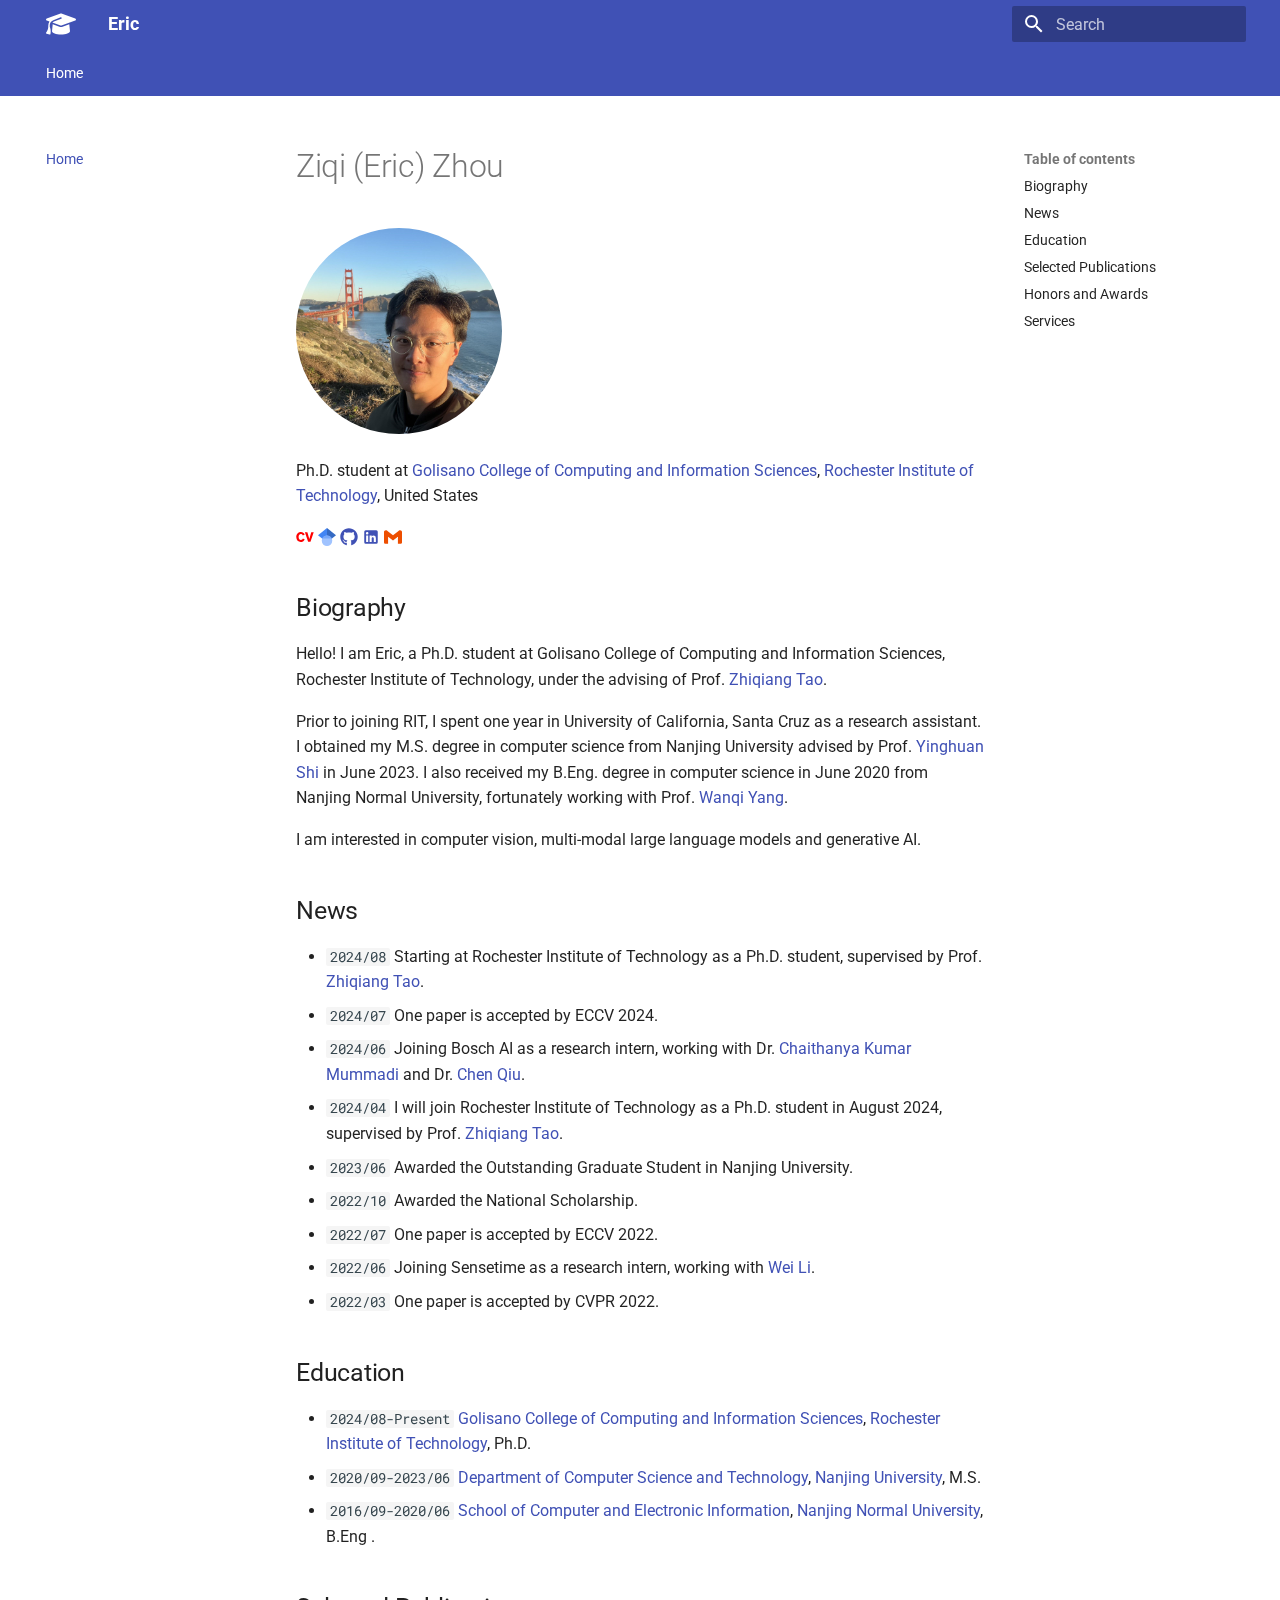
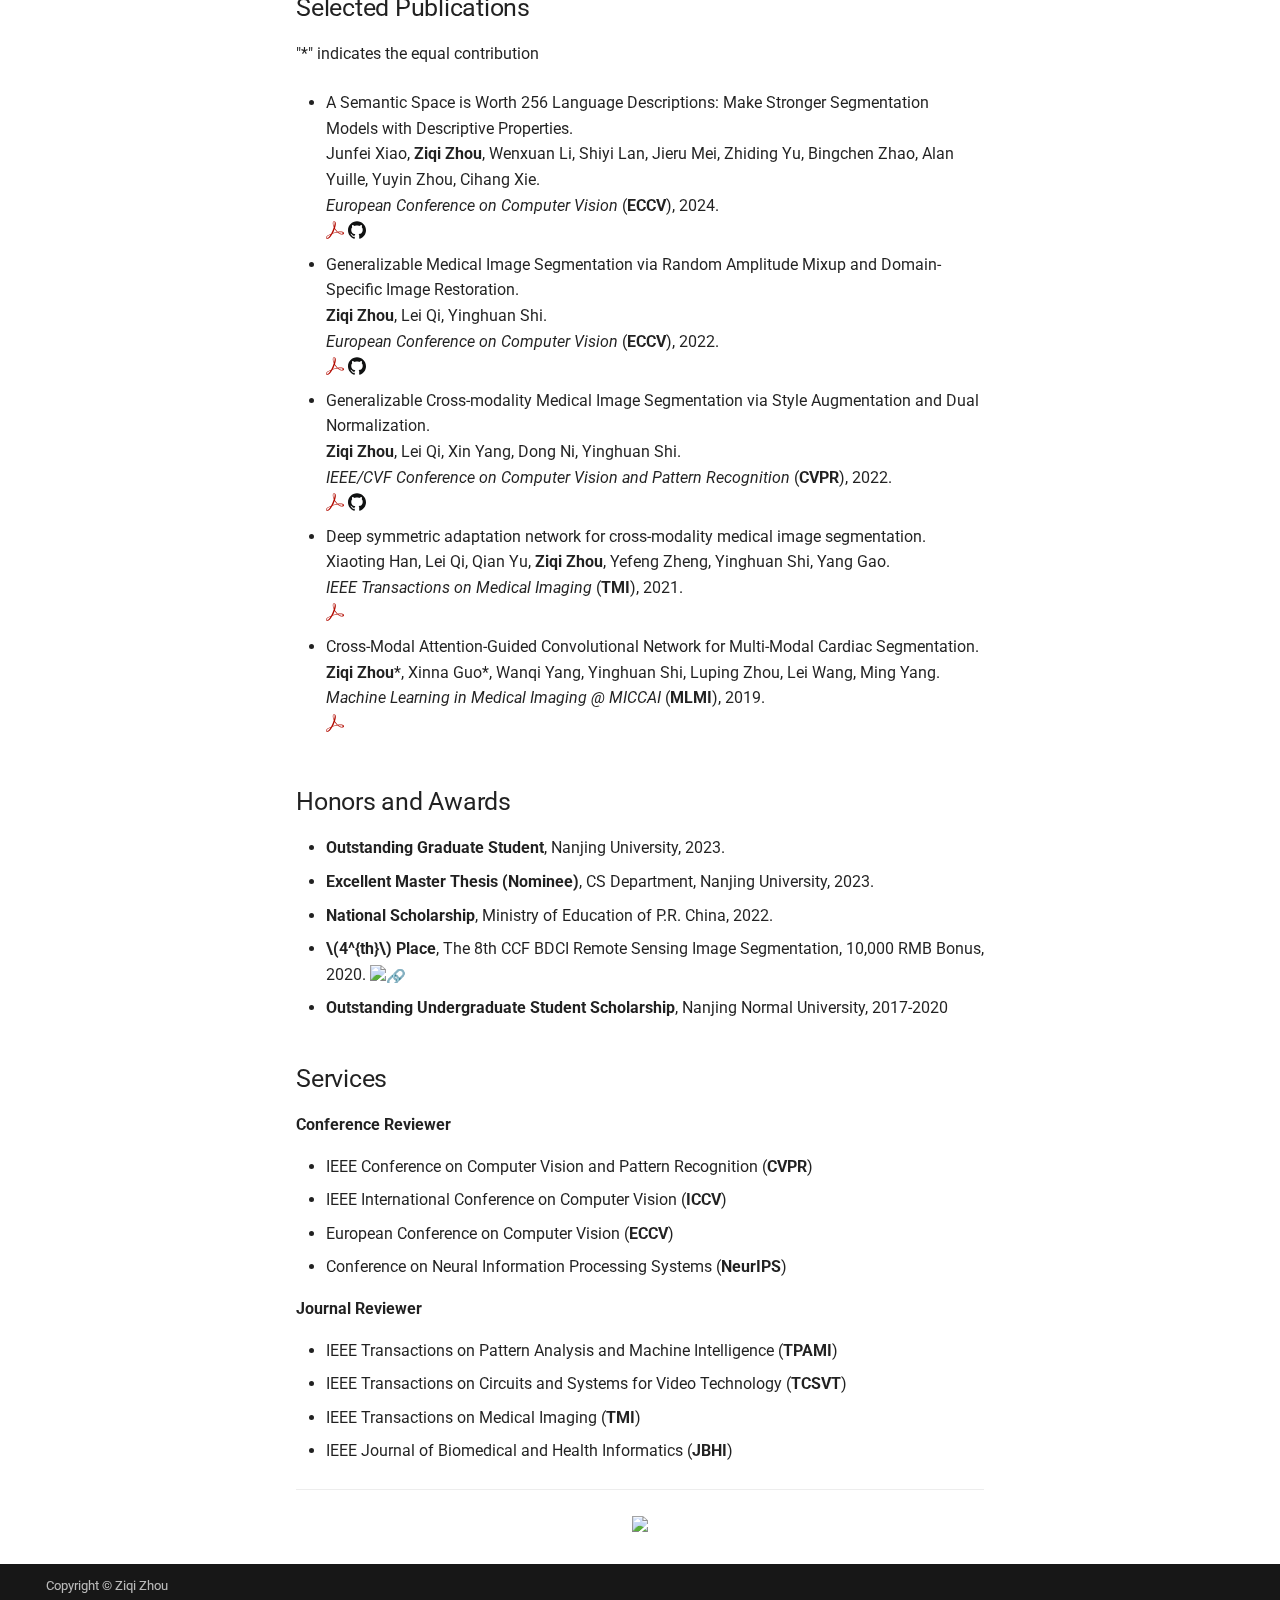
==== commit b83e8f4f: "update CV" ====
--- a/index.html
+++ b/index.html
@@ -1 +1 @@
-<!doctype html><html lang=en class=no-js> <head><meta charset=utf-8><meta name=viewport content="width=device-width,initial-scale=1"><meta name=description content="Eric's Homepage"><meta name=author content=Eric><link href=https://zzzqzhou.github.io/ rel=canonical><link rel=icon href=icons/RIT-00070A_RGB_TM.svg><meta name=generator content="mkdocs-1.6.1, mkdocs-material-9.5.39"><title>Eric</title><link rel=stylesheet href=assets/stylesheets/main.8c3ca2c6.min.css><link rel=preconnect href=https://fonts.gstatic.com crossorigin><link rel=stylesheet href="https://fonts.googleapis.com/css?family=Roboto:300,300i,400,400i,700,700i%7CRoboto+Mono:400,400i,700,700i&display=fallback"><style>:root{--md-text-font:"Roboto";--md-code-font:"Roboto Mono"}</style><link rel=stylesheet href=stylesheets/extra.css><script>__md_scope=new URL(".",location),__md_hash=e=>[...e].reduce(((e,_)=>(e<<5)-e+_.charCodeAt(0)),0),__md_get=(e,_=localStorage,t=__md_scope)=>JSON.parse(_.getItem(t.pathname+"."+e)),__md_set=(e,_,t=localStorage,a=__md_scope)=>{try{t.setItem(a.pathname+"."+e,JSON.stringify(_))}catch(e){}}</script></head> <body dir=ltr> <input class=md-toggle data-md-toggle=drawer type=checkbox id=__drawer autocomplete=off> <input class=md-toggle data-md-toggle=search type=checkbox id=__search autocomplete=off> <label class=md-overlay for=__drawer></label> <div data-md-component=skip> <a href=#ziqi-eric-zhou class=md-skip> Skip to content </a> </div> <div data-md-component=announce> </div> <header class=md-header data-md-component=header> <nav class="md-header__inner md-grid" aria-label=Header> <a href=. title=Eric class="md-header__button md-logo" aria-label=Eric data-md-component=logo> <svg xmlns=http://www.w3.org/2000/svg viewbox="0 0 640 512"><!-- Font Awesome Free 6.6.0 by @fontawesome - https://fontawesome.com License - https://fontawesome.com/license/free (Icons: CC BY 4.0, Fonts: SIL OFL 1.1, Code: MIT License) Copyright 2024 Fonticons, Inc.--><path d="M320 32c-8.1 0-16.1 1.4-23.7 4.1L15.8 137.4C6.3 140.9 0 149.9 0 160s6.3 19.1 15.8 22.6l57.9 20.9C57.3 229.3 48 259.8 48 291.9V320c0 28.4-10.8 57.7-22.3 80.8-6.5 13-13.9 25.8-22.5 37.6-3.2 4.3-4.1 9.9-2.3 15s6 8.9 11.2 10.2l64 16c4.2 1.1 8.7.3 12.4-2s6.3-6.1 7.1-10.4c8.6-42.8 4.3-81.2-2.1-108.7-3.2-14.2-7.5-28.7-13.5-42v-24.6c0-30.2 10.2-58.7 27.9-81.5 12.9-15.5 29.6-28 49.2-35.7l157-61.7c8.2-3.2 17.5.8 20.7 9s-.8 17.5-9 20.7l-157 61.7c-12.4 4.9-23.3 12.4-32.2 21.6l159.6 57.6c7.6 2.7 15.6 4.1 23.7 4.1s16.1-1.4 23.7-4.1l280.6-101c9.5-3.4 15.8-12.5 15.8-22.6s-6.3-19.1-15.8-22.6L343.7 36.1c-7.6-2.7-15.6-4.1-23.7-4.1M128 408c0 35.3 86 72 192 72s192-36.7 192-72l-15.3-145.4L354.5 314c-11.1 4-22.8 6-34.5 6s-23.5-2-34.5-6l-142.2-51.4z"/></svg> </a> <label class="md-header__button md-icon" for=__drawer> <svg xmlns=http://www.w3.org/2000/svg viewbox="0 0 24 24"><path d="M3 6h18v2H3zm0 5h18v2H3zm0 5h18v2H3z"/></svg> </label> <div class=md-header__title data-md-component=header-title> <div class=md-header__ellipsis> <div class=md-header__topic> <span class=md-ellipsis> Eric </span> </div> <div class=md-header__topic data-md-component=header-topic> <span class=md-ellipsis> Home </span> </div> </div> </div> <script>var palette=__md_get("__palette");if(palette&&palette.color){if("(prefers-color-scheme)"===palette.color.media){var media=matchMedia("(prefers-color-scheme: light)"),input=document.querySelector(media.matches?"[data-md-color-media='(prefers-color-scheme: light)']":"[data-md-color-media='(prefers-color-scheme: dark)']");palette.color.media=input.getAttribute("data-md-color-media"),palette.color.scheme=input.getAttribute("data-md-color-scheme"),palette.color.primary=input.getAttribute("data-md-color-primary"),palette.color.accent=input.getAttribute("data-md-color-accent")}for(var[key,value]of Object.entries(palette.color))document.body.setAttribute("data-md-color-"+key,value)}</script> <label class="md-header__button md-icon" for=__search> <svg xmlns=http://www.w3.org/2000/svg viewbox="0 0 24 24"><path d="M9.5 3A6.5 6.5 0 0 1 16 9.5c0 1.61-.59 3.09-1.56 4.23l.27.27h.79l5 5-1.5 1.5-5-5v-.79l-.27-.27A6.52 6.52 0 0 1 9.5 16 6.5 6.5 0 0 1 3 9.5 6.5 6.5 0 0 1 9.5 3m0 2C7 5 5 7 5 9.5S7 14 9.5 14 14 12 14 9.5 12 5 9.5 5"/></svg> </label> <div class=md-search data-md-component=search role=dialog> <label class=md-search__overlay for=__search></label> <div class=md-search__inner role=search> <form class=md-search__form name=search> <input type=text class=md-search__input name=query aria-label=Search placeholder=Search autocapitalize=off autocorrect=off autocomplete=off spellcheck=false data-md-component=search-query required> <label class="md-search__icon md-icon" for=__search> <svg xmlns=http://www.w3.org/2000/svg viewbox="0 0 24 24"><path d="M9.5 3A6.5 6.5 0 0 1 16 9.5c0 1.61-.59 3.09-1.56 4.23l.27.27h.79l5 5-1.5 1.5-5-5v-.79l-.27-.27A6.52 6.52 0 0 1 9.5 16 6.5 6.5 0 0 1 3 9.5 6.5 6.5 0 0 1 9.5 3m0 2C7 5 5 7 5 9.5S7 14 9.5 14 14 12 14 9.5 12 5 9.5 5"/></svg> <svg xmlns=http://www.w3.org/2000/svg viewbox="0 0 24 24"><path d="M20 11v2H8l5.5 5.5-1.42 1.42L4.16 12l7.92-7.92L13.5 5.5 8 11z"/></svg> </label> <nav class=md-search__options aria-label=Search> <button type=reset class="md-search__icon md-icon" title=Clear aria-label=Clear tabindex=-1> <svg xmlns=http://www.w3.org/2000/svg viewbox="0 0 24 24"><path d="M19 6.41 17.59 5 12 10.59 6.41 5 5 6.41 10.59 12 5 17.59 6.41 19 12 13.41 17.59 19 19 17.59 13.41 12z"/></svg> </button> </nav> </form> <div class=md-search__output> <div class=md-search__scrollwrap tabindex=0 data-md-scrollfix> <div class=md-search-result data-md-component=search-result> <div class=md-search-result__meta> Initializing search </div> <ol class=md-search-result__list role=presentation></ol> </div> </div> </div> </div> </div> </nav> </header> <div class=md-container data-md-component=container> <nav class=md-tabs aria-label=Tabs data-md-component=tabs> <div class=md-grid> <ul class=md-tabs__list> <li class="md-tabs__item md-tabs__item--active"> <a href=. class=md-tabs__link> Home </a> </li> </ul> </div> </nav> <main class=md-main data-md-component=main> <div class="md-main__inner md-grid"> <div class="md-sidebar md-sidebar--primary" data-md-component=sidebar data-md-type=navigation> <div class=md-sidebar__scrollwrap> <div class=md-sidebar__inner> <nav class="md-nav md-nav--primary md-nav--lifted" aria-label=Navigation data-md-level=0> <label class=md-nav__title for=__drawer> <a href=. title=Eric class="md-nav__button md-logo" aria-label=Eric data-md-component=logo> <svg xmlns=http://www.w3.org/2000/svg viewbox="0 0 640 512"><!-- Font Awesome Free 6.6.0 by @fontawesome - https://fontawesome.com License - https://fontawesome.com/license/free (Icons: CC BY 4.0, Fonts: SIL OFL 1.1, Code: MIT License) Copyright 2024 Fonticons, Inc.--><path d="M320 32c-8.1 0-16.1 1.4-23.7 4.1L15.8 137.4C6.3 140.9 0 149.9 0 160s6.3 19.1 15.8 22.6l57.9 20.9C57.3 229.3 48 259.8 48 291.9V320c0 28.4-10.8 57.7-22.3 80.8-6.5 13-13.9 25.8-22.5 37.6-3.2 4.3-4.1 9.9-2.3 15s6 8.9 11.2 10.2l64 16c4.2 1.1 8.7.3 12.4-2s6.3-6.1 7.1-10.4c8.6-42.8 4.3-81.2-2.1-108.7-3.2-14.2-7.5-28.7-13.5-42v-24.6c0-30.2 10.2-58.7 27.9-81.5 12.9-15.5 29.6-28 49.2-35.7l157-61.7c8.2-3.2 17.5.8 20.7 9s-.8 17.5-9 20.7l-157 61.7c-12.4 4.9-23.3 12.4-32.2 21.6l159.6 57.6c7.6 2.7 15.6 4.1 23.7 4.1s16.1-1.4 23.7-4.1l280.6-101c9.5-3.4 15.8-12.5 15.8-22.6s-6.3-19.1-15.8-22.6L343.7 36.1c-7.6-2.7-15.6-4.1-23.7-4.1M128 408c0 35.3 86 72 192 72s192-36.7 192-72l-15.3-145.4L354.5 314c-11.1 4-22.8 6-34.5 6s-23.5-2-34.5-6l-142.2-51.4z"/></svg> </a> Eric </label> <ul class=md-nav__list data-md-scrollfix> <li class="md-nav__item md-nav__item--active"> <input class="md-nav__toggle md-toggle" type=checkbox id=__toc> <label class="md-nav__link md-nav__link--active" for=__toc> <span class=md-ellipsis> Home </span> <span class="md-nav__icon md-icon"></span> </label> <a href=. class="md-nav__link md-nav__link--active"> <span class=md-ellipsis> Home </span> </a> <nav class="md-nav md-nav--secondary" aria-label="Table of contents"> <label class=md-nav__title for=__toc> <span class="md-nav__icon md-icon"></span> Table of contents </label> <ul class=md-nav__list data-md-component=toc data-md-scrollfix> <li class=md-nav__item> <a href=#biography class=md-nav__link> <span class=md-ellipsis> Biography </span> </a> </li> <li class=md-nav__item> <a href=#news class=md-nav__link> <span class=md-ellipsis> News </span> </a> </li> <li class=md-nav__item> <a href=#education class=md-nav__link> <span class=md-ellipsis> Education </span> </a> </li> <li class=md-nav__item> <a href=#selected-publications class=md-nav__link> <span class=md-ellipsis> Selected Publications </span> </a> </li> <li class=md-nav__item> <a href=#honors-and-awards class=md-nav__link> <span class=md-ellipsis> Honors and Awards </span> </a> </li> <li class=md-nav__item> <a href=#services class=md-nav__link> <span class=md-ellipsis> Services </span> </a> </li> </ul> </nav> </li> </ul> </nav> </div> </div> </div> <div class="md-sidebar md-sidebar--secondary" data-md-component=sidebar data-md-type=toc> <div class=md-sidebar__scrollwrap> <div class=md-sidebar__inner> <nav class="md-nav md-nav--secondary" aria-label="Table of contents"> <label class=md-nav__title for=__toc> <span class="md-nav__icon md-icon"></span> Table of contents </label> <ul class=md-nav__list data-md-component=toc data-md-scrollfix> <li class=md-nav__item> <a href=#biography class=md-nav__link> <span class=md-ellipsis> Biography </span> </a> </li> <li class=md-nav__item> <a href=#news class=md-nav__link> <span class=md-ellipsis> News </span> </a> </li> <li class=md-nav__item> <a href=#education class=md-nav__link> <span class=md-ellipsis> Education </span> </a> </li> <li class=md-nav__item> <a href=#selected-publications class=md-nav__link> <span class=md-ellipsis> Selected Publications </span> </a> </li> <li class=md-nav__item> <a href=#honors-and-awards class=md-nav__link> <span class=md-ellipsis> Honors and Awards </span> </a> </li> <li class=md-nav__item> <a href=#services class=md-nav__link> <span class=md-ellipsis> Services </span> </a> </li> </ul> </nav> </div> </div> </div> <div class=md-content data-md-component=content> <article class="md-content__inner md-typeset"> <h1 id=ziqi-eric-zhou>Ziqi (Eric) Zhou</h1> <!-- <img id="img"  src="./imgs/Ziqi_sketch.png" onMouseOver="mo()" onMouseOut="mout()" width="200"/> --> <p><img style=width:30%;max-width:30%;border-radius:50% alt="profile photo" src=./imgs/ZZQ.jpg></p> <p> Ph.D. student at <a href=https://www.rit.edu/computing/ >Golisano College of Computing and Information Sciences</a>, <a href=https://www.rit.edu/ >Rochester Institute of Technology</a>, United States </p> <p><a href=./files/Ziqi_Zhou_CV.pdf><span class="twemoji cv"><?xml version="1.0" encoding="UTF-8" standalone="no"?> <svg xmlns:dc=http://purl.org/dc/elements/1.1/ xmlns:cc=http://creativecommons.org/ns# xmlns:rdf=http://www.w3.org/1999/02/22-rdf-syntax-ns# xmlns:svg=http://www.w3.org/2000/svg xmlns=http://www.w3.org/2000/svg xmlns:sodipodi=http://sodipodi.sourceforge.net/DTD/sodipodi-0.dtd xmlns:inkscape=http://www.inkscape.org/namespaces/inkscape width=512 height=512 viewbox="0 0 512 512" version=1.1 id=svg8 inkscape:version="1.0 (1.0+r73+1)" sodipodi:docname=cv.svg> <title id=title833>CV</title> <defs id=defs2 /> <sodipodi:namedview scale-x=1 id=base pagecolor=#ffffff bordercolor=#666666 borderopacity=1.0 inkscape:pageopacity=0.0 inkscape:pageshadow=2 inkscape:zoom=0.75 inkscape:cx=256 inkscape:cy=256 inkscape:document-units=px inkscape:current-layer=layer6 inkscape:document-rotation=0 showgrid=true units=px showguides=true inkscape:guide-bbox=true inkscape:window-width=1315 inkscape:window-height=713 inkscape:window-x=51 inkscape:window-y=27 inkscape:window-maximized=1> <inkscape:grid type=xygrid id=grid10 empspacing=4 /> <sodipodi:guide position=511.99998,64 orientation=0,1 id=guide23 inkscape:label=baseline inkscape:locked=true inkscape:color=rgb(0,0,255) /> </sodipodi:namedview> <metadata id=metadata5> <rdf:rdf> <cc:work rdf:about> <dc:format>image/svg+xml</dc:format> <dc:type rdf:resource=http://purl.org/dc/dcmitype/StillImage /> <dc:title>CV</dc:title> <cc:license rdf:resource=http://scripts.sil.org/OFL /> <dc:subject> <rdf:bag> <rdf:li>CV</rdf:li> </rdf:bag> </dc:subject> </cc:work> <cc:license rdf:about=http://scripts.sil.org/OFL> <cc:permits rdf:resource=http://scripts.sil.org/pub/OFL/Reproduction /> <cc:permits rdf:resource=http://scripts.sil.org/pub/OFL/Distribution /> <cc:permits rdf:resource=http://scripts.sil.org/pub/OFL/Embedding /> <cc:permits rdf:resource=http://scripts.sil.org/pub/OFL/DerivativeWorks /> <cc:requires rdf:resource=http://scripts.sil.org/pub/OFL/Notice /> <cc:requires rdf:resource=http://scripts.sil.org/pub/OFL/Attribution /> <cc:requires rdf:resource=http://scripts.sil.org/pub/OFL/ShareAlike /> <cc:requires rdf:resource=http://scripts.sil.org/pub/OFL/DerivativeRenaming /> <cc:requires rdf:resource=http://scripts.sil.org/pub/OFL/BundlingWhenSelling /> </cc:license> </rdf:rdf> </metadata> <g inkscape:groupmode=layer id=layer6 inkscape:label=icon> <path style=stroke-width:0.07717 id=path2 d="m 249.17973,328.32402 c -9.78758,15.38441 -19.17851,30.4337 -40.22128,45.05521 -11.25687,7.89055 -37.16464,23.30604 -73.9908,23.30604 -70.258325,0 -126.9676516,-51.07979 -126.9676516,-140.88446 0,-78.48565 53.3447156,-140.48607 128.4662816,-140.48607 30.4337,0 57.47396,10.52167 77.38654,26.30447 18.41392,14.65033 27.03796,29.30348 34.56291,42.45573 l -52.58013,26.27338 c -3.76134,-8.62631 -8.28954,-17.64933 -19.91259,-27.40585 -12.78437,-10.15549 -25.53991,-13.15224 -36.45998,-13.15224 -42.821335,0 -65.364452,39.82459 -65.364452,84.14459 0,58.23852 29.700162,87.14305 65.364452,87.14305 34.5629,0 48.47976,-24.0418 57.47396,-39.42563 l 52.24332,26.67235 z M 433.37382,123.57317 H 504 L 411.96314,388.7947 H 344.36647 L 253.46212,123.57317 h 70.62446 l 54.84337,188.60017 z"/> </g> </svg> </span></a> <a href="https://scholar.google.com/citations?user=fSIalncAAAAJ&hl=en"><span class=twemoji><svg height=2500 width=2500 xmlns=http://www.w3.org/2000/svg viewbox="0 0 512 512"><g fill=none fill-rule=evenodd><path fill=#4285f4 d="M256 411.12L0 202.667 256 0z"/><path fill=#356ac3 d="M256 411.12l256-208.453L256 0z"/><circle cx=256 cy=362.667 fill=#a0c3ff r=149.333 /><path fill=#76a7fa d="M121.037 298.667c23.968-50.453 75.392-85.334 134.963-85.334s110.995 34.881 134.963 85.334H121.037z"/></g></svg></span></a> <a href=https://github.com/zzzqzhou><span class=twemoji><svg xmlns=http://www.w3.org/2000/svg viewbox="0 0 496 512"><!-- Font Awesome Free 6.6.0 by @fontawesome - https://fontawesome.com License - https://fontawesome.com/license/free (Icons: CC BY 4.0, Fonts: SIL OFL 1.1, Code: MIT License) Copyright 2024 Fonticons, Inc.--><path d="M165.9 397.4c0 2-2.3 3.6-5.2 3.6-3.3.3-5.6-1.3-5.6-3.6 0-2 2.3-3.6 5.2-3.6 3-.3 5.6 1.3 5.6 3.6m-31.1-4.5c-.7 2 1.3 4.3 4.3 4.9 2.6 1 5.6 0 6.2-2s-1.3-4.3-4.3-5.2c-2.6-.7-5.5.3-6.2 2.3m44.2-1.7c-2.9.7-4.9 2.6-4.6 4.9.3 2 2.9 3.3 5.9 2.6 2.9-.7 4.9-2.6 4.6-4.6-.3-1.9-3-3.2-5.9-2.9M244.8 8C106.1 8 0 113.3 0 252c0 110.9 69.8 205.8 169.5 239.2 12.8 2.3 17.3-5.6 17.3-12.1 0-6.2-.3-40.4-.3-61.4 0 0-70 15-84.7-29.8 0 0-11.4-29.1-27.8-36.6 0 0-22.9-15.7 1.6-15.4 0 0 24.9 2 38.6 25.8 21.9 38.6 58.6 27.5 72.9 20.9 2.3-16 8.8-27.1 16-33.7-55.9-6.2-112.3-14.3-112.3-110.5 0-27.5 7.6-41.3 23.6-58.9-2.6-6.5-11.1-33.3 2.6-67.9 20.9-6.5 69 27 69 27 20-5.6 41.5-8.5 62.8-8.5s42.8 2.9 62.8 8.5c0 0 48.1-33.6 69-27 13.7 34.7 5.2 61.4 2.6 67.9 16 17.7 25.8 31.5 25.8 58.9 0 96.5-58.9 104.2-114.8 110.5 9.2 7.9 17 22.9 17 46.4 0 33.7-.3 75.4-.3 83.6 0 6.5 4.6 14.4 17.3 12.1C428.2 457.8 496 362.9 496 252 496 113.3 383.5 8 244.8 8M97.2 352.9c-1.3 1-1 3.3.7 5.2 1.6 1.6 3.9 2.3 5.2 1 1.3-1 1-3.3-.7-5.2-1.6-1.6-3.9-2.3-5.2-1m-10.8-8.1c-.7 1.3.3 2.9 2.3 3.9 1.6 1 3.6.7 4.3-.7.7-1.3-.3-2.9-2.3-3.9-2-.6-3.6-.3-4.3.7m32.4 35.6c-1.6 1.3-1 4.3 1.3 6.2 2.3 2.3 5.2 2.6 6.5 1 1.3-1.3.7-4.3-1.3-6.2-2.2-2.3-5.2-2.6-6.5-1m-11.4-14.7c-1.6 1-1.6 3.6 0 5.9s4.3 3.3 5.6 2.3c1.6-1.3 1.6-3.9 0-6.2-1.4-2.3-4-3.3-5.6-2"/></svg></span></a> <a href=https://www.linkedin.com/in/ziqi-zhou-067546138/ ><span class=twemoji><svg xmlns=http://www.w3.org/2000/svg viewbox="0 0 24 24"><path d="M19 3a2 2 0 0 1 2 2v14a2 2 0 0 1-2 2H5a2 2 0 0 1-2-2V5a2 2 0 0 1 2-2zm-.5 15.5v-5.3a3.26 3.26 0 0 0-3.26-3.26c-.85 0-1.84.52-2.32 1.3v-1.11h-2.79v8.37h2.79v-4.93c0-.77.62-1.4 1.39-1.4a1.4 1.4 0 0 1 1.4 1.4v4.93zM6.88 8.56a1.68 1.68 0 0 0 1.68-1.68c0-.93-.75-1.69-1.68-1.69a1.69 1.69 0 0 0-1.69 1.69c0 .93.76 1.68 1.69 1.68m1.39 9.94v-8.37H5.5v8.37z"/></svg></span></a> <a href=mailto:ziqi.zhou.cs@gmail.com><span class="twemoji gmail"><svg xmlns=http://www.w3.org/2000/svg viewbox="0 0 24 24"><path d="M24 5.457v13.909c0 .904-.732 1.636-1.636 1.636h-3.819V11.73L12 16.64l-6.545-4.91v9.273H1.636A1.636 1.636 0 0 1 0 19.366V5.457c0-2.023 2.309-3.178 3.927-1.964L5.455 4.64 12 9.548l6.545-4.91 1.528-1.145C21.69 2.28 24 3.434 24 5.457"/></svg></span></a></p> <h2 id=biography><strong>Biography</strong></h2> <p>Hello! I am Eric, a Ph.D. student at Golisano College of Computing and Information Sciences, Rochester Institute of Technology, under the advising of Prof. <a href=https://ztao.cc/ >Zhiqiang Tao</a>. </p> <p>Prior to joining RIT, I spent one year in University of California, Santa Cruz as a research assistant. I obtained my M.S. degree in computer science from Nanjing University advised by Prof. <a href=https://cs.nju.edu.cn/shiyh/ >Yinghuan Shi</a> in June 2023. I also received my B.Eng. degree in computer science in June 2020 from Nanjing Normal University, fortunately working with Prof. <a href=https://cs.nju.edu.cn/rl/people/yangwq/index.htm>Wanqi Yang</a>.</p> <p>I am interested in computer vision, multi-modal large language models and generative AI.</p> <h2 id=news><strong>News</strong></h2> <ul> <li><code>2024/08</code> Starting at Rochester Institute of Technology as a Ph.D. student, supervised by Prof. <a href=https://ztao.cc/ >Zhiqiang Tao</a>.</li> <li><code>2024/07</code> One paper is accepted by ECCV 2024.</li> <li><code>2024/06</code> Joining Bosch AI as a research intern, working with Dr. <a href="https://scholar.google.com/citations?user=XJLtaG4AAAAJ&hl=en">Chaithanya Kumar Mummadi</a> and Dr. <a href="https://scholar.google.com/citations?user=uX5Y9XUAAAAJ&hl=en">Chen Qiu</a>.</li> <li><code>2024/04</code> I will join Rochester Institute of Technology as a Ph.D. student in August 2024, supervised by Prof. <a href=https://ztao.cc/ >Zhiqiang Tao</a>.</li> <li><code>2023/06</code> Awarded the Outstanding Graduate Student in Nanjing University.</li> <li><code>2022/10</code> Awarded the National Scholarship.</li> <li><code>2022/07</code> One paper is accepted by ECCV 2022.</li> <li><code>2022/06</code> Joining Sensetime as a research intern, working with <a href=https://bigballon.github.io/ >Wei Li</a>.</li> <li><code>2022/03</code> One paper is accepted by CVPR 2022.</li> </ul> <h2 id=education><strong>Education</strong></h2> <ul> <li><code>2024/08-Present</code> <a href=https://www.rit.edu/computing/ >Golisano College of Computing and Information Sciences</a>, <a href=https://www.rit.edu/ >Rochester Institute of Technology</a>, Ph.D.</li> <li><code>2020/09-2023/06</code> <a href=https://cs.nju.edu.cn/ >Department of Computer Science and Technology</a>, <a href=http://www.nju.edu.cn/ >Nanjing University</a>, M.S.</li> <li><code>2016/09-2020/06</code> <a href=http://ceai.njnu.edu.cn/ >School of Computer and Electronic Information</a>, <a href=http://www.njnu.edu.cn/ >Nanjing Normal University</a>, B.Eng .</li> </ul> <h2 id=selected-publications><strong>Selected Publications</strong></h2> <p>"*" indicates the equal contribution</p> <ul> <li> <p>A Semantic Space is Worth 256 Language Descriptions: Make Stronger Segmentation Models with Descriptive Properties. <br>Junfei Xiao, <strong>Ziqi Zhou</strong>, Wenxuan Li, Shiyi Lan, Jieru Mei, Zhiding Yu, Bingchen Zhao, Alan Yuille, Yuyin Zhou, Cihang Xie. <br><i>European Conference on Computer Vision</i> (<strong>ECCV</strong>), 2024. <br><a href=https://arxiv.org/pdf/2312.13764.pdf><span class="twemoji pdf"><svg xmlns=http://www.w3.org/2000/svg viewbox="0 0 24 24"><path d="M23.63 15.3c-.71-.745-2.166-1.17-4.224-1.17-1.1 0-2.377.106-3.761.354a19.4 19.4 0 0 1-2.307-2.661c-.532-.71-.994-1.49-1.42-2.236.817-2.484 1.207-4.507 1.207-5.962 0-1.632-.603-3.336-2.342-3.336-.532 0-1.065.32-1.349.781-.78 1.384-.425 4.4.923 7.381a60 60 0 0 1-1.703 4.507c-.568 1.349-1.207 2.733-1.917 4.01C2.834 18.53.314 20.34.03 21.758c-.106.533.071 1.03.462 1.42.142.107.639.533 1.49.533 2.59 0 5.323-4.188 6.707-6.707 1.065-.355 2.13-.71 3.194-.994a35 35 0 0 1 3.407-.745c2.732 2.448 5.145 2.839 6.352 2.839 1.49 0 2.023-.604 2.2-1.1.32-.64.106-1.349-.213-1.704zm-1.42 1.03c-.107.532-.64.887-1.384.887-.213 0-.39-.036-.604-.071-1.348-.32-2.626-.994-3.903-2.059a18 18 0 0 1 2.98-.248c.746 0 1.385.035 1.81.142.497.106 1.278.426 1.1 1.348zm-7.524-1.668a38 38 0 0 0-2.945.674 40 40 0 0 0-2.52.745 40 40 0 0 0 1.207-2.555c.426-.994.78-2.023 1.136-2.981.354.603.745 1.207 1.135 1.739a50 50 0 0 0 1.987 2.378M10.038 1.46a.77.77 0 0 1 .674-.425c.745 0 .887.851.887 1.526 0 1.135-.355 2.874-.958 4.861-1.03-2.768-1.1-5.074-.603-5.962M6.134 17.997c-1.81 2.981-3.549 4.826-4.613 4.826a.87.87 0 0 1-.532-.177c-.213-.213-.32-.461-.249-.745.213-1.065 2.271-2.555 5.394-3.904"/></svg></span></a> <a href=https://github.com/lambert-x/ProLab><span class="twemoji github"><svg xmlns=http://www.w3.org/2000/svg viewbox="0 0 24 24"><path d="M12 .297c-6.63 0-12 5.373-12 12 0 5.303 3.438 9.8 8.205 11.385.6.113.82-.258.82-.577 0-.285-.01-1.04-.015-2.04-3.338.724-4.042-1.61-4.042-1.61C4.422 18.07 3.633 17.7 3.633 17.7c-1.087-.744.084-.729.084-.729 1.205.084 1.838 1.236 1.838 1.236 1.07 1.835 2.809 1.305 3.495.998.108-.776.417-1.305.76-1.605-2.665-.3-5.466-1.332-5.466-5.93 0-1.31.465-2.38 1.235-3.22-.135-.303-.54-1.523.105-3.176 0 0 1.005-.322 3.3 1.23.96-.267 1.98-.399 3-.405 1.02.006 2.04.138 3 .405 2.28-1.552 3.285-1.23 3.285-1.23.645 1.653.24 2.873.12 3.176.765.84 1.23 1.91 1.23 3.22 0 4.61-2.805 5.625-5.475 5.92.42.36.81 1.096.81 2.22 0 1.606-.015 2.896-.015 3.286 0 .315.21.69.825.57C20.565 22.092 24 17.592 24 12.297c0-6.627-5.373-12-12-12"/></svg></span></a></p> </li> <li> <p>Generalizable Medical Image Segmentation via Random Amplitude Mixup and Domain-Specific Image Restoration. <br><strong>Ziqi Zhou</strong>, Lei Qi, Yinghuan Shi. <br><i>European Conference on Computer Vision</i> (<strong>ECCV</strong>), 2022. <br><a href=https://arxiv.org/pdf/2208.03901.pdf><span class="twemoji pdf"><svg xmlns=http://www.w3.org/2000/svg viewbox="0 0 24 24"><path d="M23.63 15.3c-.71-.745-2.166-1.17-4.224-1.17-1.1 0-2.377.106-3.761.354a19.4 19.4 0 0 1-2.307-2.661c-.532-.71-.994-1.49-1.42-2.236.817-2.484 1.207-4.507 1.207-5.962 0-1.632-.603-3.336-2.342-3.336-.532 0-1.065.32-1.349.781-.78 1.384-.425 4.4.923 7.381a60 60 0 0 1-1.703 4.507c-.568 1.349-1.207 2.733-1.917 4.01C2.834 18.53.314 20.34.03 21.758c-.106.533.071 1.03.462 1.42.142.107.639.533 1.49.533 2.59 0 5.323-4.188 6.707-6.707 1.065-.355 2.13-.71 3.194-.994a35 35 0 0 1 3.407-.745c2.732 2.448 5.145 2.839 6.352 2.839 1.49 0 2.023-.604 2.2-1.1.32-.64.106-1.349-.213-1.704zm-1.42 1.03c-.107.532-.64.887-1.384.887-.213 0-.39-.036-.604-.071-1.348-.32-2.626-.994-3.903-2.059a18 18 0 0 1 2.98-.248c.746 0 1.385.035 1.81.142.497.106 1.278.426 1.1 1.348zm-7.524-1.668a38 38 0 0 0-2.945.674 40 40 0 0 0-2.52.745 40 40 0 0 0 1.207-2.555c.426-.994.78-2.023 1.136-2.981.354.603.745 1.207 1.135 1.739a50 50 0 0 0 1.987 2.378M10.038 1.46a.77.77 0 0 1 .674-.425c.745 0 .887.851.887 1.526 0 1.135-.355 2.874-.958 4.861-1.03-2.768-1.1-5.074-.603-5.962M6.134 17.997c-1.81 2.981-3.549 4.826-4.613 4.826a.87.87 0 0 1-.532-.177c-.213-.213-.32-.461-.249-.745.213-1.065 2.271-2.555 5.394-3.904"/></svg></span></a> <a href=https://github.com/zzzqzhou/RAM-DSIR><span class="twemoji github"><svg xmlns=http://www.w3.org/2000/svg viewbox="0 0 24 24"><path d="M12 .297c-6.63 0-12 5.373-12 12 0 5.303 3.438 9.8 8.205 11.385.6.113.82-.258.82-.577 0-.285-.01-1.04-.015-2.04-3.338.724-4.042-1.61-4.042-1.61C4.422 18.07 3.633 17.7 3.633 17.7c-1.087-.744.084-.729.084-.729 1.205.084 1.838 1.236 1.838 1.236 1.07 1.835 2.809 1.305 3.495.998.108-.776.417-1.305.76-1.605-2.665-.3-5.466-1.332-5.466-5.93 0-1.31.465-2.38 1.235-3.22-.135-.303-.54-1.523.105-3.176 0 0 1.005-.322 3.3 1.23.96-.267 1.98-.399 3-.405 1.02.006 2.04.138 3 .405 2.28-1.552 3.285-1.23 3.285-1.23.645 1.653.24 2.873.12 3.176.765.84 1.23 1.91 1.23 3.22 0 4.61-2.805 5.625-5.475 5.92.42.36.81 1.096.81 2.22 0 1.606-.015 2.896-.015 3.286 0 .315.21.69.825.57C20.565 22.092 24 17.592 24 12.297c0-6.627-5.373-12-12-12"/></svg></span></a></p> </li> <li> <p>Generalizable Cross-modality Medical Image Segmentation via Style Augmentation and Dual Normalization. <br><strong>Ziqi Zhou</strong>, Lei Qi, Xin Yang, Dong Ni, Yinghuan Shi. <br><i>IEEE/CVF Conference on Computer Vision and Pattern Recognition</i> (<strong>CVPR</strong>), 2022. <br><a href=https://openaccess.thecvf.com/content/CVPR2022/papers/Zhou_Generalizable_Cross-Modality_Medical_Image_Segmentation_via_Style_Augmentation_and_Dual_CVPR_2022_paper.pdf><span class="twemoji pdf"><svg xmlns=http://www.w3.org/2000/svg viewbox="0 0 24 24"><path d="M23.63 15.3c-.71-.745-2.166-1.17-4.224-1.17-1.1 0-2.377.106-3.761.354a19.4 19.4 0 0 1-2.307-2.661c-.532-.71-.994-1.49-1.42-2.236.817-2.484 1.207-4.507 1.207-5.962 0-1.632-.603-3.336-2.342-3.336-.532 0-1.065.32-1.349.781-.78 1.384-.425 4.4.923 7.381a60 60 0 0 1-1.703 4.507c-.568 1.349-1.207 2.733-1.917 4.01C2.834 18.53.314 20.34.03 21.758c-.106.533.071 1.03.462 1.42.142.107.639.533 1.49.533 2.59 0 5.323-4.188 6.707-6.707 1.065-.355 2.13-.71 3.194-.994a35 35 0 0 1 3.407-.745c2.732 2.448 5.145 2.839 6.352 2.839 1.49 0 2.023-.604 2.2-1.1.32-.64.106-1.349-.213-1.704zm-1.42 1.03c-.107.532-.64.887-1.384.887-.213 0-.39-.036-.604-.071-1.348-.32-2.626-.994-3.903-2.059a18 18 0 0 1 2.98-.248c.746 0 1.385.035 1.81.142.497.106 1.278.426 1.1 1.348zm-7.524-1.668a38 38 0 0 0-2.945.674 40 40 0 0 0-2.52.745 40 40 0 0 0 1.207-2.555c.426-.994.78-2.023 1.136-2.981.354.603.745 1.207 1.135 1.739a50 50 0 0 0 1.987 2.378M10.038 1.46a.77.77 0 0 1 .674-.425c.745 0 .887.851.887 1.526 0 1.135-.355 2.874-.958 4.861-1.03-2.768-1.1-5.074-.603-5.962M6.134 17.997c-1.81 2.981-3.549 4.826-4.613 4.826a.87.87 0 0 1-.532-.177c-.213-.213-.32-.461-.249-.745.213-1.065 2.271-2.555 5.394-3.904"/></svg></span></a> <a href=https://github.com/zzzqzhou/Dual-Normalization><span class="twemoji github"><svg xmlns=http://www.w3.org/2000/svg viewbox="0 0 24 24"><path d="M12 .297c-6.63 0-12 5.373-12 12 0 5.303 3.438 9.8 8.205 11.385.6.113.82-.258.82-.577 0-.285-.01-1.04-.015-2.04-3.338.724-4.042-1.61-4.042-1.61C4.422 18.07 3.633 17.7 3.633 17.7c-1.087-.744.084-.729.084-.729 1.205.084 1.838 1.236 1.838 1.236 1.07 1.835 2.809 1.305 3.495.998.108-.776.417-1.305.76-1.605-2.665-.3-5.466-1.332-5.466-5.93 0-1.31.465-2.38 1.235-3.22-.135-.303-.54-1.523.105-3.176 0 0 1.005-.322 3.3 1.23.96-.267 1.98-.399 3-.405 1.02.006 2.04.138 3 .405 2.28-1.552 3.285-1.23 3.285-1.23.645 1.653.24 2.873.12 3.176.765.84 1.23 1.91 1.23 3.22 0 4.61-2.805 5.625-5.475 5.92.42.36.81 1.096.81 2.22 0 1.606-.015 2.896-.015 3.286 0 .315.21.69.825.57C20.565 22.092 24 17.592 24 12.297c0-6.627-5.373-12-12-12"/></svg></span></a></p> </li> <li> <p>Deep symmetric adaptation network for cross-modality medical image segmentation. <br>Xiaoting Han, Lei Qi, Qian Yu, <strong>Ziqi Zhou</strong>, Yefeng Zheng, Yinghuan Shi, Yang Gao. <br><i>IEEE Transactions on Medical Imaging</i> (<strong>TMI</strong>), 2021. <br><a href=https://arxiv.org/pdf/2101.06853.pdf><span class="twemoji pdf"><svg xmlns=http://www.w3.org/2000/svg viewbox="0 0 24 24"><path d="M23.63 15.3c-.71-.745-2.166-1.17-4.224-1.17-1.1 0-2.377.106-3.761.354a19.4 19.4 0 0 1-2.307-2.661c-.532-.71-.994-1.49-1.42-2.236.817-2.484 1.207-4.507 1.207-5.962 0-1.632-.603-3.336-2.342-3.336-.532 0-1.065.32-1.349.781-.78 1.384-.425 4.4.923 7.381a60 60 0 0 1-1.703 4.507c-.568 1.349-1.207 2.733-1.917 4.01C2.834 18.53.314 20.34.03 21.758c-.106.533.071 1.03.462 1.42.142.107.639.533 1.49.533 2.59 0 5.323-4.188 6.707-6.707 1.065-.355 2.13-.71 3.194-.994a35 35 0 0 1 3.407-.745c2.732 2.448 5.145 2.839 6.352 2.839 1.49 0 2.023-.604 2.2-1.1.32-.64.106-1.349-.213-1.704zm-1.42 1.03c-.107.532-.64.887-1.384.887-.213 0-.39-.036-.604-.071-1.348-.32-2.626-.994-3.903-2.059a18 18 0 0 1 2.98-.248c.746 0 1.385.035 1.81.142.497.106 1.278.426 1.1 1.348zm-7.524-1.668a38 38 0 0 0-2.945.674 40 40 0 0 0-2.52.745 40 40 0 0 0 1.207-2.555c.426-.994.78-2.023 1.136-2.981.354.603.745 1.207 1.135 1.739a50 50 0 0 0 1.987 2.378M10.038 1.46a.77.77 0 0 1 .674-.425c.745 0 .887.851.887 1.526 0 1.135-.355 2.874-.958 4.861-1.03-2.768-1.1-5.074-.603-5.962M6.134 17.997c-1.81 2.981-3.549 4.826-4.613 4.826a.87.87 0 0 1-.532-.177c-.213-.213-.32-.461-.249-.745.213-1.065 2.271-2.555 5.394-3.904"/></svg></span></a></p> </li> <li> <p>Cross-Modal Attention-Guided Convolutional Network for Multi-Modal Cardiac Segmentation. <br><strong>Ziqi Zhou</strong>*, Xinna Guo*, Wanqi Yang, Yinghuan Shi, Luping Zhou, Lei Wang, Ming Yang. <br><i>Machine Learning in Medical Imaging @ MICCAI</i> (<strong>MLMI</strong>), 2019. <br><a href="https://link.springer.com/epdf/10.1007/978-3-030-32692-0_69?shared_access_token=T9afmvt7yZCB9R2LQyijGPe4RwlQNchNByi7wbcMAY6WLlIPECA9aIuN3ug5uDdKhkWnVNtcCj14jPt5bJcigU9pHL5FMCOUHJdx_NpBT33PZz2ifQuLkld5dRcN5_1Dz7Dub3hfALjLsQNya0ggVQ%3D%3D"><span class="twemoji pdf"><svg xmlns=http://www.w3.org/2000/svg viewbox="0 0 24 24"><path d="M23.63 15.3c-.71-.745-2.166-1.17-4.224-1.17-1.1 0-2.377.106-3.761.354a19.4 19.4 0 0 1-2.307-2.661c-.532-.71-.994-1.49-1.42-2.236.817-2.484 1.207-4.507 1.207-5.962 0-1.632-.603-3.336-2.342-3.336-.532 0-1.065.32-1.349.781-.78 1.384-.425 4.4.923 7.381a60 60 0 0 1-1.703 4.507c-.568 1.349-1.207 2.733-1.917 4.01C2.834 18.53.314 20.34.03 21.758c-.106.533.071 1.03.462 1.42.142.107.639.533 1.49.533 2.59 0 5.323-4.188 6.707-6.707 1.065-.355 2.13-.71 3.194-.994a35 35 0 0 1 3.407-.745c2.732 2.448 5.145 2.839 6.352 2.839 1.49 0 2.023-.604 2.2-1.1.32-.64.106-1.349-.213-1.704zm-1.42 1.03c-.107.532-.64.887-1.384.887-.213 0-.39-.036-.604-.071-1.348-.32-2.626-.994-3.903-2.059a18 18 0 0 1 2.98-.248c.746 0 1.385.035 1.81.142.497.106 1.278.426 1.1 1.348zm-7.524-1.668a38 38 0 0 0-2.945.674 40 40 0 0 0-2.52.745 40 40 0 0 0 1.207-2.555c.426-.994.78-2.023 1.136-2.981.354.603.745 1.207 1.135 1.739a50 50 0 0 0 1.987 2.378M10.038 1.46a.77.77 0 0 1 .674-.425c.745 0 .887.851.887 1.526 0 1.135-.355 2.874-.958 4.861-1.03-2.768-1.1-5.074-.603-5.962M6.134 17.997c-1.81 2.981-3.549 4.826-4.613 4.826a.87.87 0 0 1-.532-.177c-.213-.213-.32-.461-.249-.745.213-1.065 2.271-2.555 5.394-3.904"/></svg></span></a></p> </li> </ul> <h2 id=honors-and-awards><strong>Honors and Awards</strong></h2> <ul> <li><strong>Outstanding Graduate Student</strong>, Nanjing University, 2023.</li> <li><strong>Excellent Master Thesis (Nominee)</strong>, CS Department, Nanjing University, 2023.</li> <li><strong>National Scholarship</strong>, Ministry of Education of P.R. China, 2022.</li> <li><strong><span class=arithmatex>\(4^{th}\)</span> Place</strong>, The 8th CCF BDCI Remote Sensing Image Segmentation, 10,000 RMB Bonus, 2020. <a href=https://www.datafountain.cn/competitions/475><img alt=🔗 class=twemoji src=https://cdn.jsdelivr.net/gh/jdecked/twemoji@15.0.3/assets/svg/1f517.svg title=:link:></a></li> <li><strong>Outstanding Undergraduate Student Scholarship</strong>, Nanjing Normal University, 2017-2020</li> </ul> <h2 id=services><strong>Services</strong></h2> <p><strong>Conference Reviewer</strong></p> <ul> <li>IEEE Conference on Computer Vision and Pattern Recognition (<strong>CVPR</strong>)</li> <li>IEEE International Conference on Computer Vision (<strong>ICCV</strong>)</li> <li>European Conference on Computer Vision (<strong>ECCV</strong>)</li> <li>Conference on Neural Information Processing Systems (<strong>NeurIPS</strong>)</li> </ul> <p><strong>Journal Reviewer</strong></p> <ul> <li>IEEE Transactions on Pattern Analysis and Machine Intelligence (<strong>TPAMI</strong>)</li> <li>IEEE Transactions on Medical Imaging (<strong>TMI</strong>)</li> <li>IEEE Journal of Biomedical and Health Informatics (<strong>JBHI</strong>)</li> </ul> <hr> <p><center> <a href=https://clustrmaps.com/site/1b4ef title="Visit tracker"> <img src="//clustrmaps.com/map_v2.png?cl=080808&w=300&t=m&d=-7Hj9IH9FdqRa1UTOA7eRL6l03GWfPs0QCs4W2lkENU&co=ffffff&ct=808080"> </a> </center></p> </article> </div> <script>var target=document.getElementById(location.hash.slice(1));target&&target.name&&(target.checked=target.name.startsWith("__tabbed_"))</script> </div> </main> <footer class=md-footer> <div class="md-footer-meta md-typeset"> <div class="md-footer-meta__inner md-grid"> <div class=md-copyright> <div class=md-copyright__highlight> Copyright &copy; Ziqi Zhou </div> Made with <a href=https://squidfunk.github.io/mkdocs-material/ target=_blank rel=noopener> Material for MkDocs </a> </div> </div> </div> </footer> </div> <div class=md-dialog data-md-component=dialog> <div class="md-dialog__inner md-typeset"></div> </div> <script id=__config type=application/json>{"base": ".", "features": ["navigation.tabs", "header.autohide"], "search": "assets/javascripts/workers/search.6ce7567c.min.js", "translations": {"clipboard.copied": "Copied to clipboard", "clipboard.copy": "Copy to clipboard", "search.result.more.one": "1 more on this page", "search.result.more.other": "# more on this page", "search.result.none": "No matching documents", "search.result.one": "1 matching document", "search.result.other": "# matching documents", "search.result.placeholder": "Type to start searching", "search.result.term.missing": "Missing", "select.version": "Select version"}}</script> <script src=assets/javascripts/bundle.525ec568.min.js></script> <script src=javascripts/config.js></script> <script src="https://polyfill.io/v3/polyfill.min.js?features=es6"></script> <script src=https://cdn.jsdelivr.net/npm/mathjax@3/es5/tex-mml-chtml.js></script> </body> </html>+<!doctype html><html lang=en class=no-js> <head><meta charset=utf-8><meta name=viewport content="width=device-width,initial-scale=1"><meta name=description content="Eric's Homepage"><meta name=author content=Eric><link href=https://zzzqzhou.github.io/ rel=canonical><link rel=icon href=icons/RIT-00070A_RGB_TM.svg><meta name=generator content="mkdocs-1.6.1, mkdocs-material-9.5.35"><title>Eric</title><link rel=stylesheet href=assets/stylesheets/main.35f28582.min.css><link rel=preconnect href=https://fonts.gstatic.com crossorigin><link rel=stylesheet href="https://fonts.googleapis.com/css?family=Roboto:300,300i,400,400i,700,700i%7CRoboto+Mono:400,400i,700,700i&display=fallback"><style>:root{--md-text-font:"Roboto";--md-code-font:"Roboto Mono"}</style><link rel=stylesheet href=stylesheets/extra.css><script>__md_scope=new URL(".",location),__md_hash=e=>[...e].reduce(((e,_)=>(e<<5)-e+_.charCodeAt(0)),0),__md_get=(e,_=localStorage,t=__md_scope)=>JSON.parse(_.getItem(t.pathname+"."+e)),__md_set=(e,_,t=localStorage,a=__md_scope)=>{try{t.setItem(a.pathname+"."+e,JSON.stringify(_))}catch(e){}}</script></head> <body dir=ltr> <input class=md-toggle data-md-toggle=drawer type=checkbox id=__drawer autocomplete=off> <input class=md-toggle data-md-toggle=search type=checkbox id=__search autocomplete=off> <label class=md-overlay for=__drawer></label> <div data-md-component=skip> <a href=#ziqi-eric-zhou class=md-skip> Skip to content </a> </div> <div data-md-component=announce> </div> <header class=md-header data-md-component=header> <nav class="md-header__inner md-grid" aria-label=Header> <a href=. title=Eric class="md-header__button md-logo" aria-label=Eric data-md-component=logo> <svg xmlns=http://www.w3.org/2000/svg viewbox="0 0 640 512"><!-- Font Awesome Free 6.6.0 by @fontawesome - https://fontawesome.com License - https://fontawesome.com/license/free (Icons: CC BY 4.0, Fonts: SIL OFL 1.1, Code: MIT License) Copyright 2024 Fonticons, Inc.--><path d="M320 32c-8.1 0-16.1 1.4-23.7 4.1L15.8 137.4C6.3 140.9 0 149.9 0 160s6.3 19.1 15.8 22.6l57.9 20.9C57.3 229.3 48 259.8 48 291.9V320c0 28.4-10.8 57.7-22.3 80.8-6.5 13-13.9 25.8-22.5 37.6-3.2 4.3-4.1 9.9-2.3 15s6 8.9 11.2 10.2l64 16c4.2 1.1 8.7.3 12.4-2s6.3-6.1 7.1-10.4c8.6-42.8 4.3-81.2-2.1-108.7-3.2-14.2-7.5-28.7-13.5-42v-24.6c0-30.2 10.2-58.7 27.9-81.5 12.9-15.5 29.6-28 49.2-35.7l157-61.7c8.2-3.2 17.5.8 20.7 9s-.8 17.5-9 20.7l-157 61.7c-12.4 4.9-23.3 12.4-32.2 21.6l159.6 57.6c7.6 2.7 15.6 4.1 23.7 4.1s16.1-1.4 23.7-4.1l280.6-101c9.5-3.4 15.8-12.5 15.8-22.6s-6.3-19.1-15.8-22.6L343.7 36.1c-7.6-2.7-15.6-4.1-23.7-4.1M128 408c0 35.3 86 72 192 72s192-36.7 192-72l-15.3-145.4L354.5 314c-11.1 4-22.8 6-34.5 6s-23.5-2-34.5-6l-142.2-51.4z"/></svg> </a> <label class="md-header__button md-icon" for=__drawer> <svg xmlns=http://www.w3.org/2000/svg viewbox="0 0 24 24"><path d="M3 6h18v2H3zm0 5h18v2H3zm0 5h18v2H3z"/></svg> </label> <div class=md-header__title data-md-component=header-title> <div class=md-header__ellipsis> <div class=md-header__topic> <span class=md-ellipsis> Eric </span> </div> <div class=md-header__topic data-md-component=header-topic> <span class=md-ellipsis> Home </span> </div> </div> </div> <script>var palette=__md_get("__palette");if(palette&&palette.color){if("(prefers-color-scheme)"===palette.color.media){var media=matchMedia("(prefers-color-scheme: light)"),input=document.querySelector(media.matches?"[data-md-color-media='(prefers-color-scheme: light)']":"[data-md-color-media='(prefers-color-scheme: dark)']");palette.color.media=input.getAttribute("data-md-color-media"),palette.color.scheme=input.getAttribute("data-md-color-scheme"),palette.color.primary=input.getAttribute("data-md-color-primary"),palette.color.accent=input.getAttribute("data-md-color-accent")}for(var[key,value]of Object.entries(palette.color))document.body.setAttribute("data-md-color-"+key,value)}</script> <label class="md-header__button md-icon" for=__search> <svg xmlns=http://www.w3.org/2000/svg viewbox="0 0 24 24"><path d="M9.5 3A6.5 6.5 0 0 1 16 9.5c0 1.61-.59 3.09-1.56 4.23l.27.27h.79l5 5-1.5 1.5-5-5v-.79l-.27-.27A6.52 6.52 0 0 1 9.5 16 6.5 6.5 0 0 1 3 9.5 6.5 6.5 0 0 1 9.5 3m0 2C7 5 5 7 5 9.5S7 14 9.5 14 14 12 14 9.5 12 5 9.5 5"/></svg> </label> <div class=md-search data-md-component=search role=dialog> <label class=md-search__overlay for=__search></label> <div class=md-search__inner role=search> <form class=md-search__form name=search> <input type=text class=md-search__input name=query aria-label=Search placeholder=Search autocapitalize=off autocorrect=off autocomplete=off spellcheck=false data-md-component=search-query required> <label class="md-search__icon md-icon" for=__search> <svg xmlns=http://www.w3.org/2000/svg viewbox="0 0 24 24"><path d="M9.5 3A6.5 6.5 0 0 1 16 9.5c0 1.61-.59 3.09-1.56 4.23l.27.27h.79l5 5-1.5 1.5-5-5v-.79l-.27-.27A6.52 6.52 0 0 1 9.5 16 6.5 6.5 0 0 1 3 9.5 6.5 6.5 0 0 1 9.5 3m0 2C7 5 5 7 5 9.5S7 14 9.5 14 14 12 14 9.5 12 5 9.5 5"/></svg> <svg xmlns=http://www.w3.org/2000/svg viewbox="0 0 24 24"><path d="M20 11v2H8l5.5 5.5-1.42 1.42L4.16 12l7.92-7.92L13.5 5.5 8 11z"/></svg> </label> <nav class=md-search__options aria-label=Search> <button type=reset class="md-search__icon md-icon" title=Clear aria-label=Clear tabindex=-1> <svg xmlns=http://www.w3.org/2000/svg viewbox="0 0 24 24"><path d="M19 6.41 17.59 5 12 10.59 6.41 5 5 6.41 10.59 12 5 17.59 6.41 19 12 13.41 17.59 19 19 17.59 13.41 12z"/></svg> </button> </nav> </form> <div class=md-search__output> <div class=md-search__scrollwrap tabindex=0 data-md-scrollfix> <div class=md-search-result data-md-component=search-result> <div class=md-search-result__meta> Initializing search </div> <ol class=md-search-result__list role=presentation></ol> </div> </div> </div> </div> </div> </nav> </header> <div class=md-container data-md-component=container> <nav class=md-tabs aria-label=Tabs data-md-component=tabs> <div class=md-grid> <ul class=md-tabs__list> <li class="md-tabs__item md-tabs__item--active"> <a href=. class=md-tabs__link> Home </a> </li> </ul> </div> </nav> <main class=md-main data-md-component=main> <div class="md-main__inner md-grid"> <div class="md-sidebar md-sidebar--primary" data-md-component=sidebar data-md-type=navigation> <div class=md-sidebar__scrollwrap> <div class=md-sidebar__inner> <nav class="md-nav md-nav--primary md-nav--lifted" aria-label=Navigation data-md-level=0> <label class=md-nav__title for=__drawer> <a href=. title=Eric class="md-nav__button md-logo" aria-label=Eric data-md-component=logo> <svg xmlns=http://www.w3.org/2000/svg viewbox="0 0 640 512"><!-- Font Awesome Free 6.6.0 by @fontawesome - https://fontawesome.com License - https://fontawesome.com/license/free (Icons: CC BY 4.0, Fonts: SIL OFL 1.1, Code: MIT License) Copyright 2024 Fonticons, Inc.--><path d="M320 32c-8.1 0-16.1 1.4-23.7 4.1L15.8 137.4C6.3 140.9 0 149.9 0 160s6.3 19.1 15.8 22.6l57.9 20.9C57.3 229.3 48 259.8 48 291.9V320c0 28.4-10.8 57.7-22.3 80.8-6.5 13-13.9 25.8-22.5 37.6-3.2 4.3-4.1 9.9-2.3 15s6 8.9 11.2 10.2l64 16c4.2 1.1 8.7.3 12.4-2s6.3-6.1 7.1-10.4c8.6-42.8 4.3-81.2-2.1-108.7-3.2-14.2-7.5-28.7-13.5-42v-24.6c0-30.2 10.2-58.7 27.9-81.5 12.9-15.5 29.6-28 49.2-35.7l157-61.7c8.2-3.2 17.5.8 20.7 9s-.8 17.5-9 20.7l-157 61.7c-12.4 4.9-23.3 12.4-32.2 21.6l159.6 57.6c7.6 2.7 15.6 4.1 23.7 4.1s16.1-1.4 23.7-4.1l280.6-101c9.5-3.4 15.8-12.5 15.8-22.6s-6.3-19.1-15.8-22.6L343.7 36.1c-7.6-2.7-15.6-4.1-23.7-4.1M128 408c0 35.3 86 72 192 72s192-36.7 192-72l-15.3-145.4L354.5 314c-11.1 4-22.8 6-34.5 6s-23.5-2-34.5-6l-142.2-51.4z"/></svg> </a> Eric </label> <ul class=md-nav__list data-md-scrollfix> <li class="md-nav__item md-nav__item--active"> <input class="md-nav__toggle md-toggle" type=checkbox id=__toc> <label class="md-nav__link md-nav__link--active" for=__toc> <span class=md-ellipsis> Home </span> <span class="md-nav__icon md-icon"></span> </label> <a href=. class="md-nav__link md-nav__link--active"> <span class=md-ellipsis> Home </span> </a> <nav class="md-nav md-nav--secondary" aria-label="Table of contents"> <label class=md-nav__title for=__toc> <span class="md-nav__icon md-icon"></span> Table of contents </label> <ul class=md-nav__list data-md-component=toc data-md-scrollfix> <li class=md-nav__item> <a href=#biography class=md-nav__link> <span class=md-ellipsis> Biography </span> </a> </li> <li class=md-nav__item> <a href=#news class=md-nav__link> <span class=md-ellipsis> News </span> </a> </li> <li class=md-nav__item> <a href=#education class=md-nav__link> <span class=md-ellipsis> Education </span> </a> </li> <li class=md-nav__item> <a href=#selected-publications class=md-nav__link> <span class=md-ellipsis> Selected Publications </span> </a> </li> <li class=md-nav__item> <a href=#honors-and-awards class=md-nav__link> <span class=md-ellipsis> Honors and Awards </span> </a> </li> <li class=md-nav__item> <a href=#services class=md-nav__link> <span class=md-ellipsis> Services </span> </a> </li> </ul> </nav> </li> </ul> </nav> </div> </div> </div> <div class="md-sidebar md-sidebar--secondary" data-md-component=sidebar data-md-type=toc> <div class=md-sidebar__scrollwrap> <div class=md-sidebar__inner> <nav class="md-nav md-nav--secondary" aria-label="Table of contents"> <label class=md-nav__title for=__toc> <span class="md-nav__icon md-icon"></span> Table of contents </label> <ul class=md-nav__list data-md-component=toc data-md-scrollfix> <li class=md-nav__item> <a href=#biography class=md-nav__link> <span class=md-ellipsis> Biography </span> </a> </li> <li class=md-nav__item> <a href=#news class=md-nav__link> <span class=md-ellipsis> News </span> </a> </li> <li class=md-nav__item> <a href=#education class=md-nav__link> <span class=md-ellipsis> Education </span> </a> </li> <li class=md-nav__item> <a href=#selected-publications class=md-nav__link> <span class=md-ellipsis> Selected Publications </span> </a> </li> <li class=md-nav__item> <a href=#honors-and-awards class=md-nav__link> <span class=md-ellipsis> Honors and Awards </span> </a> </li> <li class=md-nav__item> <a href=#services class=md-nav__link> <span class=md-ellipsis> Services </span> </a> </li> </ul> </nav> </div> </div> </div> <div class=md-content data-md-component=content> <article class="md-content__inner md-typeset"> <h1 id=ziqi-eric-zhou>Ziqi (Eric) Zhou</h1> <!-- <img id="img"  src="./imgs/Ziqi_sketch.png" onMouseOver="mo()" onMouseOut="mout()" width="200"/> --> <p><img style=width:30%;max-width:30%;border-radius:50% alt="profile photo" src=./imgs/ZZQ.jpg></p> <p> Ph.D. student at <a href=https://www.rit.edu/computing/ >Golisano College of Computing and Information Sciences</a>, <a href=https://www.rit.edu/ >Rochester Institute of Technology</a>, United States </p> <p><a href=./files/Ziqi_Zhou_CV.pdf><span class="twemoji cv"><?xml version="1.0" encoding="UTF-8" standalone="no"?> <svg xmlns:dc=http://purl.org/dc/elements/1.1/ xmlns:cc=http://creativecommons.org/ns# xmlns:rdf=http://www.w3.org/1999/02/22-rdf-syntax-ns# xmlns:svg=http://www.w3.org/2000/svg xmlns=http://www.w3.org/2000/svg xmlns:sodipodi=http://sodipodi.sourceforge.net/DTD/sodipodi-0.dtd xmlns:inkscape=http://www.inkscape.org/namespaces/inkscape width=512 height=512 viewbox="0 0 512 512" version=1.1 id=svg8 inkscape:version="1.0 (1.0+r73+1)" sodipodi:docname=cv.svg> <title id=title833>CV</title> <defs id=defs2 /> <sodipodi:namedview scale-x=1 id=base pagecolor=#ffffff bordercolor=#666666 borderopacity=1.0 inkscape:pageopacity=0.0 inkscape:pageshadow=2 inkscape:zoom=0.75 inkscape:cx=256 inkscape:cy=256 inkscape:document-units=px inkscape:current-layer=layer6 inkscape:document-rotation=0 showgrid=true units=px showguides=true inkscape:guide-bbox=true inkscape:window-width=1315 inkscape:window-height=713 inkscape:window-x=51 inkscape:window-y=27 inkscape:window-maximized=1> <inkscape:grid type=xygrid id=grid10 empspacing=4 /> <sodipodi:guide position=511.99998,64 orientation=0,1 id=guide23 inkscape:label=baseline inkscape:locked=true inkscape:color=rgb(0,0,255) /> </sodipodi:namedview> <metadata id=metadata5> <rdf:rdf> <cc:work rdf:about> <dc:format>image/svg+xml</dc:format> <dc:type rdf:resource=http://purl.org/dc/dcmitype/StillImage /> <dc:title>CV</dc:title> <cc:license rdf:resource=http://scripts.sil.org/OFL /> <dc:subject> <rdf:bag> <rdf:li>CV</rdf:li> </rdf:bag> </dc:subject> </cc:work> <cc:license rdf:about=http://scripts.sil.org/OFL> <cc:permits rdf:resource=http://scripts.sil.org/pub/OFL/Reproduction /> <cc:permits rdf:resource=http://scripts.sil.org/pub/OFL/Distribution /> <cc:permits rdf:resource=http://scripts.sil.org/pub/OFL/Embedding /> <cc:permits rdf:resource=http://scripts.sil.org/pub/OFL/DerivativeWorks /> <cc:requires rdf:resource=http://scripts.sil.org/pub/OFL/Notice /> <cc:requires rdf:resource=http://scripts.sil.org/pub/OFL/Attribution /> <cc:requires rdf:resource=http://scripts.sil.org/pub/OFL/ShareAlike /> <cc:requires rdf:resource=http://scripts.sil.org/pub/OFL/DerivativeRenaming /> <cc:requires rdf:resource=http://scripts.sil.org/pub/OFL/BundlingWhenSelling /> </cc:license> </rdf:rdf> </metadata> <g inkscape:groupmode=layer id=layer6 inkscape:label=icon> <path style=stroke-width:0.07717 id=path2 d="m 249.17973,328.32402 c -9.78758,15.38441 -19.17851,30.4337 -40.22128,45.05521 -11.25687,7.89055 -37.16464,23.30604 -73.9908,23.30604 -70.258325,0 -126.9676516,-51.07979 -126.9676516,-140.88446 0,-78.48565 53.3447156,-140.48607 128.4662816,-140.48607 30.4337,0 57.47396,10.52167 77.38654,26.30447 18.41392,14.65033 27.03796,29.30348 34.56291,42.45573 l -52.58013,26.27338 c -3.76134,-8.62631 -8.28954,-17.64933 -19.91259,-27.40585 -12.78437,-10.15549 -25.53991,-13.15224 -36.45998,-13.15224 -42.821335,0 -65.364452,39.82459 -65.364452,84.14459 0,58.23852 29.700162,87.14305 65.364452,87.14305 34.5629,0 48.47976,-24.0418 57.47396,-39.42563 l 52.24332,26.67235 z M 433.37382,123.57317 H 504 L 411.96314,388.7947 H 344.36647 L 253.46212,123.57317 h 70.62446 l 54.84337,188.60017 z"/> </g> </svg> </span></a> <a href="https://scholar.google.com/citations?user=fSIalncAAAAJ&hl=en"><span class=twemoji><svg height=2500 width=2500 xmlns=http://www.w3.org/2000/svg viewbox="0 0 512 512"><g fill=none fill-rule=evenodd><path fill=#4285f4 d="M256 411.12L0 202.667 256 0z"/><path fill=#356ac3 d="M256 411.12l256-208.453L256 0z"/><circle cx=256 cy=362.667 fill=#a0c3ff r=149.333 /><path fill=#76a7fa d="M121.037 298.667c23.968-50.453 75.392-85.334 134.963-85.334s110.995 34.881 134.963 85.334H121.037z"/></g></svg></span></a> <a href=https://github.com/zzzqzhou><span class=twemoji><svg xmlns=http://www.w3.org/2000/svg viewbox="0 0 496 512"><!-- Font Awesome Free 6.6.0 by @fontawesome - https://fontawesome.com License - https://fontawesome.com/license/free (Icons: CC BY 4.0, Fonts: SIL OFL 1.1, Code: MIT License) Copyright 2024 Fonticons, Inc.--><path d="M165.9 397.4c0 2-2.3 3.6-5.2 3.6-3.3.3-5.6-1.3-5.6-3.6 0-2 2.3-3.6 5.2-3.6 3-.3 5.6 1.3 5.6 3.6m-31.1-4.5c-.7 2 1.3 4.3 4.3 4.9 2.6 1 5.6 0 6.2-2s-1.3-4.3-4.3-5.2c-2.6-.7-5.5.3-6.2 2.3m44.2-1.7c-2.9.7-4.9 2.6-4.6 4.9.3 2 2.9 3.3 5.9 2.6 2.9-.7 4.9-2.6 4.6-4.6-.3-1.9-3-3.2-5.9-2.9M244.8 8C106.1 8 0 113.3 0 252c0 110.9 69.8 205.8 169.5 239.2 12.8 2.3 17.3-5.6 17.3-12.1 0-6.2-.3-40.4-.3-61.4 0 0-70 15-84.7-29.8 0 0-11.4-29.1-27.8-36.6 0 0-22.9-15.7 1.6-15.4 0 0 24.9 2 38.6 25.8 21.9 38.6 58.6 27.5 72.9 20.9 2.3-16 8.8-27.1 16-33.7-55.9-6.2-112.3-14.3-112.3-110.5 0-27.5 7.6-41.3 23.6-58.9-2.6-6.5-11.1-33.3 2.6-67.9 20.9-6.5 69 27 69 27 20-5.6 41.5-8.5 62.8-8.5s42.8 2.9 62.8 8.5c0 0 48.1-33.6 69-27 13.7 34.7 5.2 61.4 2.6 67.9 16 17.7 25.8 31.5 25.8 58.9 0 96.5-58.9 104.2-114.8 110.5 9.2 7.9 17 22.9 17 46.4 0 33.7-.3 75.4-.3 83.6 0 6.5 4.6 14.4 17.3 12.1C428.2 457.8 496 362.9 496 252 496 113.3 383.5 8 244.8 8M97.2 352.9c-1.3 1-1 3.3.7 5.2 1.6 1.6 3.9 2.3 5.2 1 1.3-1 1-3.3-.7-5.2-1.6-1.6-3.9-2.3-5.2-1m-10.8-8.1c-.7 1.3.3 2.9 2.3 3.9 1.6 1 3.6.7 4.3-.7.7-1.3-.3-2.9-2.3-3.9-2-.6-3.6-.3-4.3.7m32.4 35.6c-1.6 1.3-1 4.3 1.3 6.2 2.3 2.3 5.2 2.6 6.5 1 1.3-1.3.7-4.3-1.3-6.2-2.2-2.3-5.2-2.6-6.5-1m-11.4-14.7c-1.6 1-1.6 3.6 0 5.9s4.3 3.3 5.6 2.3c1.6-1.3 1.6-3.9 0-6.2-1.4-2.3-4-3.3-5.6-2"/></svg></span></a> <a href=https://www.linkedin.com/in/ziqi-zhou-067546138/ ><span class=twemoji><svg xmlns=http://www.w3.org/2000/svg viewbox="0 0 24 24"><path d="M19 3a2 2 0 0 1 2 2v14a2 2 0 0 1-2 2H5a2 2 0 0 1-2-2V5a2 2 0 0 1 2-2zm-.5 15.5v-5.3a3.26 3.26 0 0 0-3.26-3.26c-.85 0-1.84.52-2.32 1.3v-1.11h-2.79v8.37h2.79v-4.93c0-.77.62-1.4 1.39-1.4a1.4 1.4 0 0 1 1.4 1.4v4.93zM6.88 8.56a1.68 1.68 0 0 0 1.68-1.68c0-.93-.75-1.69-1.68-1.69a1.69 1.69 0 0 0-1.69 1.69c0 .93.76 1.68 1.69 1.68m1.39 9.94v-8.37H5.5v8.37z"/></svg></span></a> <a href=mailto:ziqi.zhou.cs@gmail.com><span class="twemoji gmail"><svg xmlns=http://www.w3.org/2000/svg viewbox="0 0 24 24"><path d="M24 5.457v13.909c0 .904-.732 1.636-1.636 1.636h-3.819V11.73L12 16.64l-6.545-4.91v9.273H1.636A1.636 1.636 0 0 1 0 19.366V5.457c0-2.023 2.309-3.178 3.927-1.964L5.455 4.64 12 9.548l6.545-4.91 1.528-1.145C21.69 2.28 24 3.434 24 5.457"/></svg></span></a></p> <h2 id=biography><strong>Biography</strong></h2> <p>Hello! I am Eric, a Ph.D. student at Golisano College of Computing and Information Sciences, Rochester Institute of Technology, under the advising of Prof. <a href=https://ztao.cc/ >Zhiqiang Tao</a>. </p> <p>Prior to joining RIT, I spent one year in University of California, Santa Cruz as a research assistant. I obtained my M.S. degree in computer science from Nanjing University advised by Prof. <a href=https://cs.nju.edu.cn/shiyh/ >Yinghuan Shi</a> in June 2023. I also received my B.Eng. degree in computer science in June 2020 from Nanjing Normal University, fortunately working with Prof. <a href=https://cs.nju.edu.cn/rl/people/yangwq/index.htm>Wanqi Yang</a>.</p> <p>I am interested in computer vision, multi-modal large language models and generative AI.</p> <h2 id=news><strong>News</strong></h2> <ul> <li><code>2024/08</code> Starting at Rochester Institute of Technology as a Ph.D. student, supervised by Prof. <a href=https://ztao.cc/ >Zhiqiang Tao</a>.</li> <li><code>2024/07</code> One paper is accepted by ECCV 2024.</li> <li><code>2024/06</code> Joining Bosch AI as a research intern, working with Dr. <a href="https://scholar.google.com/citations?user=XJLtaG4AAAAJ&hl=en">Chaithanya Kumar Mummadi</a> and Dr. <a href="https://scholar.google.com/citations?user=uX5Y9XUAAAAJ&hl=en">Chen Qiu</a>.</li> <li><code>2024/04</code> I will join Rochester Institute of Technology as a Ph.D. student in August 2024, supervised by Prof. <a href=https://ztao.cc/ >Zhiqiang Tao</a>.</li> <li><code>2023/06</code> Awarded the Outstanding Graduate Student in Nanjing University.</li> <li><code>2022/10</code> Awarded the National Scholarship.</li> <li><code>2022/07</code> One paper is accepted by ECCV 2022.</li> <li><code>2022/06</code> Joining Sensetime as a research intern, working with <a href=https://bigballon.github.io/ >Wei Li</a>.</li> <li><code>2022/03</code> One paper is accepted by CVPR 2022.</li> </ul> <h2 id=education><strong>Education</strong></h2> <ul> <li><code>2024/08-Present</code> <a href=https://www.rit.edu/computing/ >Golisano College of Computing and Information Sciences</a>, <a href=https://www.rit.edu/ >Rochester Institute of Technology</a>, Ph.D.</li> <li><code>2020/09-2023/06</code> <a href=https://cs.nju.edu.cn/ >Department of Computer Science and Technology</a>, <a href=http://www.nju.edu.cn/ >Nanjing University</a>, M.S.</li> <li><code>2016/09-2020/06</code> <a href=http://ceai.njnu.edu.cn/ >School of Computer and Electronic Information</a>, <a href=http://www.njnu.edu.cn/ >Nanjing Normal University</a>, B.Eng .</li> </ul> <h2 id=selected-publications><strong>Selected Publications</strong></h2> <p>"*" indicates the equal contribution</p> <ul> <li> <p>A Semantic Space is Worth 256 Language Descriptions: Make Stronger Segmentation Models with Descriptive Properties. <br>Junfei Xiao, <strong>Ziqi Zhou</strong>, Wenxuan Li, Shiyi Lan, Jieru Mei, Zhiding Yu, Bingchen Zhao, Alan Yuille, Yuyin Zhou, Cihang Xie. <br><i>European Conference on Computer Vision</i> (<strong>ECCV</strong>), 2024. <br><a href=https://arxiv.org/pdf/2312.13764.pdf><span class="twemoji pdf"><svg xmlns=http://www.w3.org/2000/svg viewbox="0 0 24 24"><path d="M23.63 15.3c-.71-.745-2.166-1.17-4.224-1.17-1.1 0-2.377.106-3.761.354a19.4 19.4 0 0 1-2.307-2.661c-.532-.71-.994-1.49-1.42-2.236.817-2.484 1.207-4.507 1.207-5.962 0-1.632-.603-3.336-2.342-3.336-.532 0-1.065.32-1.349.781-.78 1.384-.425 4.4.923 7.381a60 60 0 0 1-1.703 4.507c-.568 1.349-1.207 2.733-1.917 4.01C2.834 18.53.314 20.34.03 21.758c-.106.533.071 1.03.462 1.42.142.107.639.533 1.49.533 2.59 0 5.323-4.188 6.707-6.707 1.065-.355 2.13-.71 3.194-.994a35 35 0 0 1 3.407-.745c2.732 2.448 5.145 2.839 6.352 2.839 1.49 0 2.023-.604 2.2-1.1.32-.64.106-1.349-.213-1.704zm-1.42 1.03c-.107.532-.64.887-1.384.887-.213 0-.39-.036-.604-.071-1.348-.32-2.626-.994-3.903-2.059a18 18 0 0 1 2.98-.248c.746 0 1.385.035 1.81.142.497.106 1.278.426 1.1 1.348zm-7.524-1.668a38 38 0 0 0-2.945.674 40 40 0 0 0-2.52.745 40 40 0 0 0 1.207-2.555c.426-.994.78-2.023 1.136-2.981.354.603.745 1.207 1.135 1.739a50 50 0 0 0 1.987 2.378M10.038 1.46a.77.77 0 0 1 .674-.425c.745 0 .887.851.887 1.526 0 1.135-.355 2.874-.958 4.861-1.03-2.768-1.1-5.074-.603-5.962M6.134 17.997c-1.81 2.981-3.549 4.826-4.613 4.826a.87.87 0 0 1-.532-.177c-.213-.213-.32-.461-.249-.745.213-1.065 2.271-2.555 5.394-3.904"/></svg></span></a> <a href=https://github.com/lambert-x/ProLab><span class="twemoji github"><svg xmlns=http://www.w3.org/2000/svg viewbox="0 0 24 24"><path d="M12 .297c-6.63 0-12 5.373-12 12 0 5.303 3.438 9.8 8.205 11.385.6.113.82-.258.82-.577 0-.285-.01-1.04-.015-2.04-3.338.724-4.042-1.61-4.042-1.61C4.422 18.07 3.633 17.7 3.633 17.7c-1.087-.744.084-.729.084-.729 1.205.084 1.838 1.236 1.838 1.236 1.07 1.835 2.809 1.305 3.495.998.108-.776.417-1.305.76-1.605-2.665-.3-5.466-1.332-5.466-5.93 0-1.31.465-2.38 1.235-3.22-.135-.303-.54-1.523.105-3.176 0 0 1.005-.322 3.3 1.23.96-.267 1.98-.399 3-.405 1.02.006 2.04.138 3 .405 2.28-1.552 3.285-1.23 3.285-1.23.645 1.653.24 2.873.12 3.176.765.84 1.23 1.91 1.23 3.22 0 4.61-2.805 5.625-5.475 5.92.42.36.81 1.096.81 2.22 0 1.606-.015 2.896-.015 3.286 0 .315.21.69.825.57C20.565 22.092 24 17.592 24 12.297c0-6.627-5.373-12-12-12"/></svg></span></a></p> </li> <li> <p>Generalizable Medical Image Segmentation via Random Amplitude Mixup and Domain-Specific Image Restoration. <br><strong>Ziqi Zhou</strong>, Lei Qi, Yinghuan Shi. <br><i>European Conference on Computer Vision</i> (<strong>ECCV</strong>), 2022. <br><a href=https://arxiv.org/pdf/2208.03901.pdf><span class="twemoji pdf"><svg xmlns=http://www.w3.org/2000/svg viewbox="0 0 24 24"><path d="M23.63 15.3c-.71-.745-2.166-1.17-4.224-1.17-1.1 0-2.377.106-3.761.354a19.4 19.4 0 0 1-2.307-2.661c-.532-.71-.994-1.49-1.42-2.236.817-2.484 1.207-4.507 1.207-5.962 0-1.632-.603-3.336-2.342-3.336-.532 0-1.065.32-1.349.781-.78 1.384-.425 4.4.923 7.381a60 60 0 0 1-1.703 4.507c-.568 1.349-1.207 2.733-1.917 4.01C2.834 18.53.314 20.34.03 21.758c-.106.533.071 1.03.462 1.42.142.107.639.533 1.49.533 2.59 0 5.323-4.188 6.707-6.707 1.065-.355 2.13-.71 3.194-.994a35 35 0 0 1 3.407-.745c2.732 2.448 5.145 2.839 6.352 2.839 1.49 0 2.023-.604 2.2-1.1.32-.64.106-1.349-.213-1.704zm-1.42 1.03c-.107.532-.64.887-1.384.887-.213 0-.39-.036-.604-.071-1.348-.32-2.626-.994-3.903-2.059a18 18 0 0 1 2.98-.248c.746 0 1.385.035 1.81.142.497.106 1.278.426 1.1 1.348zm-7.524-1.668a38 38 0 0 0-2.945.674 40 40 0 0 0-2.52.745 40 40 0 0 0 1.207-2.555c.426-.994.78-2.023 1.136-2.981.354.603.745 1.207 1.135 1.739a50 50 0 0 0 1.987 2.378M10.038 1.46a.77.77 0 0 1 .674-.425c.745 0 .887.851.887 1.526 0 1.135-.355 2.874-.958 4.861-1.03-2.768-1.1-5.074-.603-5.962M6.134 17.997c-1.81 2.981-3.549 4.826-4.613 4.826a.87.87 0 0 1-.532-.177c-.213-.213-.32-.461-.249-.745.213-1.065 2.271-2.555 5.394-3.904"/></svg></span></a> <a href=https://github.com/zzzqzhou/RAM-DSIR><span class="twemoji github"><svg xmlns=http://www.w3.org/2000/svg viewbox="0 0 24 24"><path d="M12 .297c-6.63 0-12 5.373-12 12 0 5.303 3.438 9.8 8.205 11.385.6.113.82-.258.82-.577 0-.285-.01-1.04-.015-2.04-3.338.724-4.042-1.61-4.042-1.61C4.422 18.07 3.633 17.7 3.633 17.7c-1.087-.744.084-.729.084-.729 1.205.084 1.838 1.236 1.838 1.236 1.07 1.835 2.809 1.305 3.495.998.108-.776.417-1.305.76-1.605-2.665-.3-5.466-1.332-5.466-5.93 0-1.31.465-2.38 1.235-3.22-.135-.303-.54-1.523.105-3.176 0 0 1.005-.322 3.3 1.23.96-.267 1.98-.399 3-.405 1.02.006 2.04.138 3 .405 2.28-1.552 3.285-1.23 3.285-1.23.645 1.653.24 2.873.12 3.176.765.84 1.23 1.91 1.23 3.22 0 4.61-2.805 5.625-5.475 5.92.42.36.81 1.096.81 2.22 0 1.606-.015 2.896-.015 3.286 0 .315.21.69.825.57C20.565 22.092 24 17.592 24 12.297c0-6.627-5.373-12-12-12"/></svg></span></a></p> </li> <li> <p>Generalizable Cross-modality Medical Image Segmentation via Style Augmentation and Dual Normalization. <br><strong>Ziqi Zhou</strong>, Lei Qi, Xin Yang, Dong Ni, Yinghuan Shi. <br><i>IEEE/CVF Conference on Computer Vision and Pattern Recognition</i> (<strong>CVPR</strong>), 2022. <br><a href=https://openaccess.thecvf.com/content/CVPR2022/papers/Zhou_Generalizable_Cross-Modality_Medical_Image_Segmentation_via_Style_Augmentation_and_Dual_CVPR_2022_paper.pdf><span class="twemoji pdf"><svg xmlns=http://www.w3.org/2000/svg viewbox="0 0 24 24"><path d="M23.63 15.3c-.71-.745-2.166-1.17-4.224-1.17-1.1 0-2.377.106-3.761.354a19.4 19.4 0 0 1-2.307-2.661c-.532-.71-.994-1.49-1.42-2.236.817-2.484 1.207-4.507 1.207-5.962 0-1.632-.603-3.336-2.342-3.336-.532 0-1.065.32-1.349.781-.78 1.384-.425 4.4.923 7.381a60 60 0 0 1-1.703 4.507c-.568 1.349-1.207 2.733-1.917 4.01C2.834 18.53.314 20.34.03 21.758c-.106.533.071 1.03.462 1.42.142.107.639.533 1.49.533 2.59 0 5.323-4.188 6.707-6.707 1.065-.355 2.13-.71 3.194-.994a35 35 0 0 1 3.407-.745c2.732 2.448 5.145 2.839 6.352 2.839 1.49 0 2.023-.604 2.2-1.1.32-.64.106-1.349-.213-1.704zm-1.42 1.03c-.107.532-.64.887-1.384.887-.213 0-.39-.036-.604-.071-1.348-.32-2.626-.994-3.903-2.059a18 18 0 0 1 2.98-.248c.746 0 1.385.035 1.81.142.497.106 1.278.426 1.1 1.348zm-7.524-1.668a38 38 0 0 0-2.945.674 40 40 0 0 0-2.52.745 40 40 0 0 0 1.207-2.555c.426-.994.78-2.023 1.136-2.981.354.603.745 1.207 1.135 1.739a50 50 0 0 0 1.987 2.378M10.038 1.46a.77.77 0 0 1 .674-.425c.745 0 .887.851.887 1.526 0 1.135-.355 2.874-.958 4.861-1.03-2.768-1.1-5.074-.603-5.962M6.134 17.997c-1.81 2.981-3.549 4.826-4.613 4.826a.87.87 0 0 1-.532-.177c-.213-.213-.32-.461-.249-.745.213-1.065 2.271-2.555 5.394-3.904"/></svg></span></a> <a href=https://github.com/zzzqzhou/Dual-Normalization><span class="twemoji github"><svg xmlns=http://www.w3.org/2000/svg viewbox="0 0 24 24"><path d="M12 .297c-6.63 0-12 5.373-12 12 0 5.303 3.438 9.8 8.205 11.385.6.113.82-.258.82-.577 0-.285-.01-1.04-.015-2.04-3.338.724-4.042-1.61-4.042-1.61C4.422 18.07 3.633 17.7 3.633 17.7c-1.087-.744.084-.729.084-.729 1.205.084 1.838 1.236 1.838 1.236 1.07 1.835 2.809 1.305 3.495.998.108-.776.417-1.305.76-1.605-2.665-.3-5.466-1.332-5.466-5.93 0-1.31.465-2.38 1.235-3.22-.135-.303-.54-1.523.105-3.176 0 0 1.005-.322 3.3 1.23.96-.267 1.98-.399 3-.405 1.02.006 2.04.138 3 .405 2.28-1.552 3.285-1.23 3.285-1.23.645 1.653.24 2.873.12 3.176.765.84 1.23 1.91 1.23 3.22 0 4.61-2.805 5.625-5.475 5.92.42.36.81 1.096.81 2.22 0 1.606-.015 2.896-.015 3.286 0 .315.21.69.825.57C20.565 22.092 24 17.592 24 12.297c0-6.627-5.373-12-12-12"/></svg></span></a></p> </li> <li> <p>Deep symmetric adaptation network for cross-modality medical image segmentation. <br>Xiaoting Han, Lei Qi, Qian Yu, <strong>Ziqi Zhou</strong>, Yefeng Zheng, Yinghuan Shi, Yang Gao. <br><i>IEEE Transactions on Medical Imaging</i> (<strong>TMI</strong>), 2021. <br><a href=https://arxiv.org/pdf/2101.06853.pdf><span class="twemoji pdf"><svg xmlns=http://www.w3.org/2000/svg viewbox="0 0 24 24"><path d="M23.63 15.3c-.71-.745-2.166-1.17-4.224-1.17-1.1 0-2.377.106-3.761.354a19.4 19.4 0 0 1-2.307-2.661c-.532-.71-.994-1.49-1.42-2.236.817-2.484 1.207-4.507 1.207-5.962 0-1.632-.603-3.336-2.342-3.336-.532 0-1.065.32-1.349.781-.78 1.384-.425 4.4.923 7.381a60 60 0 0 1-1.703 4.507c-.568 1.349-1.207 2.733-1.917 4.01C2.834 18.53.314 20.34.03 21.758c-.106.533.071 1.03.462 1.42.142.107.639.533 1.49.533 2.59 0 5.323-4.188 6.707-6.707 1.065-.355 2.13-.71 3.194-.994a35 35 0 0 1 3.407-.745c2.732 2.448 5.145 2.839 6.352 2.839 1.49 0 2.023-.604 2.2-1.1.32-.64.106-1.349-.213-1.704zm-1.42 1.03c-.107.532-.64.887-1.384.887-.213 0-.39-.036-.604-.071-1.348-.32-2.626-.994-3.903-2.059a18 18 0 0 1 2.98-.248c.746 0 1.385.035 1.81.142.497.106 1.278.426 1.1 1.348zm-7.524-1.668a38 38 0 0 0-2.945.674 40 40 0 0 0-2.52.745 40 40 0 0 0 1.207-2.555c.426-.994.78-2.023 1.136-2.981.354.603.745 1.207 1.135 1.739a50 50 0 0 0 1.987 2.378M10.038 1.46a.77.77 0 0 1 .674-.425c.745 0 .887.851.887 1.526 0 1.135-.355 2.874-.958 4.861-1.03-2.768-1.1-5.074-.603-5.962M6.134 17.997c-1.81 2.981-3.549 4.826-4.613 4.826a.87.87 0 0 1-.532-.177c-.213-.213-.32-.461-.249-.745.213-1.065 2.271-2.555 5.394-3.904"/></svg></span></a></p> </li> <li> <p>Cross-Modal Attention-Guided Convolutional Network for Multi-Modal Cardiac Segmentation. <br><strong>Ziqi Zhou</strong>*, Xinna Guo*, Wanqi Yang, Yinghuan Shi, Luping Zhou, Lei Wang, Ming Yang. <br><i>Machine Learning in Medical Imaging @ MICCAI</i> (<strong>MLMI</strong>), 2019. <br><a href="https://link.springer.com/epdf/10.1007/978-3-030-32692-0_69?shared_access_token=T9afmvt7yZCB9R2LQyijGPe4RwlQNchNByi7wbcMAY6WLlIPECA9aIuN3ug5uDdKhkWnVNtcCj14jPt5bJcigU9pHL5FMCOUHJdx_NpBT33PZz2ifQuLkld5dRcN5_1Dz7Dub3hfALjLsQNya0ggVQ%3D%3D"><span class="twemoji pdf"><svg xmlns=http://www.w3.org/2000/svg viewbox="0 0 24 24"><path d="M23.63 15.3c-.71-.745-2.166-1.17-4.224-1.17-1.1 0-2.377.106-3.761.354a19.4 19.4 0 0 1-2.307-2.661c-.532-.71-.994-1.49-1.42-2.236.817-2.484 1.207-4.507 1.207-5.962 0-1.632-.603-3.336-2.342-3.336-.532 0-1.065.32-1.349.781-.78 1.384-.425 4.4.923 7.381a60 60 0 0 1-1.703 4.507c-.568 1.349-1.207 2.733-1.917 4.01C2.834 18.53.314 20.34.03 21.758c-.106.533.071 1.03.462 1.42.142.107.639.533 1.49.533 2.59 0 5.323-4.188 6.707-6.707 1.065-.355 2.13-.71 3.194-.994a35 35 0 0 1 3.407-.745c2.732 2.448 5.145 2.839 6.352 2.839 1.49 0 2.023-.604 2.2-1.1.32-.64.106-1.349-.213-1.704zm-1.42 1.03c-.107.532-.64.887-1.384.887-.213 0-.39-.036-.604-.071-1.348-.32-2.626-.994-3.903-2.059a18 18 0 0 1 2.98-.248c.746 0 1.385.035 1.81.142.497.106 1.278.426 1.1 1.348zm-7.524-1.668a38 38 0 0 0-2.945.674 40 40 0 0 0-2.52.745 40 40 0 0 0 1.207-2.555c.426-.994.78-2.023 1.136-2.981.354.603.745 1.207 1.135 1.739a50 50 0 0 0 1.987 2.378M10.038 1.46a.77.77 0 0 1 .674-.425c.745 0 .887.851.887 1.526 0 1.135-.355 2.874-.958 4.861-1.03-2.768-1.1-5.074-.603-5.962M6.134 17.997c-1.81 2.981-3.549 4.826-4.613 4.826a.87.87 0 0 1-.532-.177c-.213-.213-.32-.461-.249-.745.213-1.065 2.271-2.555 5.394-3.904"/></svg></span></a></p> </li> </ul> <h2 id=honors-and-awards><strong>Honors and Awards</strong></h2> <ul> <li><strong>Outstanding Graduate Student</strong>, Nanjing University, 2023.</li> <li><strong>Excellent Master Thesis (Nominee)</strong>, CS Department, Nanjing University, 2023.</li> <li><strong>National Scholarship</strong>, Ministry of Education of P.R. China, 2022.</li> <li><strong><span class=arithmatex>\(4^{th}\)</span> Place</strong>, The 8th CCF BDCI Remote Sensing Image Segmentation, 10,000 RMB Bonus, 2020. <a href=https://www.datafountain.cn/competitions/475><img alt=🔗 class=twemoji src=https://cdn.jsdelivr.net/gh/jdecked/twemoji@15.0.3/assets/svg/1f517.svg title=:link:></a></li> <li><strong>Outstanding Undergraduate Student Scholarship</strong>, Nanjing Normal University, 2017-2020</li> </ul> <h2 id=services><strong>Services</strong></h2> <p><strong>Conference Reviewer</strong></p> <ul> <li>IEEE Conference on Computer Vision and Pattern Recognition (<strong>CVPR</strong>)</li> <li>IEEE International Conference on Computer Vision (<strong>ICCV</strong>)</li> <li>European Conference on Computer Vision (<strong>ECCV</strong>)</li> <li>Conference on Neural Information Processing Systems (<strong>NeurIPS</strong>)</li> </ul> <p><strong>Journal Reviewer</strong></p> <ul> <li>IEEE Transactions on Pattern Analysis and Machine Intelligence (<strong>TPAMI</strong>)</li> <li>IEEE Transactions on Circuits and Systems for Video Technology (<strong>TCSVT</strong>)</li> <li>IEEE Transactions on Medical Imaging (<strong>TMI</strong>)</li> <li>IEEE Journal of Biomedical and Health Informatics (<strong>JBHI</strong>)</li> </ul> <hr> <p><center> <a href=https://clustrmaps.com/site/1b4ef title="Visit tracker"> <img src="//clustrmaps.com/map_v2.png?cl=080808&w=300&t=m&d=-7Hj9IH9FdqRa1UTOA7eRL6l03GWfPs0QCs4W2lkENU&co=ffffff&ct=808080"> </a> </center></p> </article> </div> <script>var target=document.getElementById(location.hash.slice(1));target&&target.name&&(target.checked=target.name.startsWith("__tabbed_"))</script> </div> </main> <footer class=md-footer> <div class="md-footer-meta md-typeset"> <div class="md-footer-meta__inner md-grid"> <div class=md-copyright> <div class=md-copyright__highlight> Copyright &copy; Ziqi Zhou </div> Made with <a href=https://squidfunk.github.io/mkdocs-material/ target=_blank rel=noopener> Material for MkDocs </a> </div> </div> </div> </footer> </div> <div class=md-dialog data-md-component=dialog> <div class="md-dialog__inner md-typeset"></div> </div> <script id=__config type=application/json>{"base": ".", "features": ["navigation.tabs", "header.autohide"], "search": "assets/javascripts/workers/search.6ce7567c.min.js", "translations": {"clipboard.copied": "Copied to clipboard", "clipboard.copy": "Copy to clipboard", "search.result.more.one": "1 more on this page", "search.result.more.other": "# more on this page", "search.result.none": "No matching documents", "search.result.one": "1 matching document", "search.result.other": "# matching documents", "search.result.placeholder": "Type to start searching", "search.result.term.missing": "Missing", "select.version": "Select version"}}</script> <script src=assets/javascripts/bundle.56dfad97.min.js></script> <script src=javascripts/config.js></script> <script src="https://polyfill.io/v3/polyfill.min.js?features=es6"></script> <script src=https://cdn.jsdelivr.net/npm/mathjax@3/es5/tex-mml-chtml.js></script> </body> </html>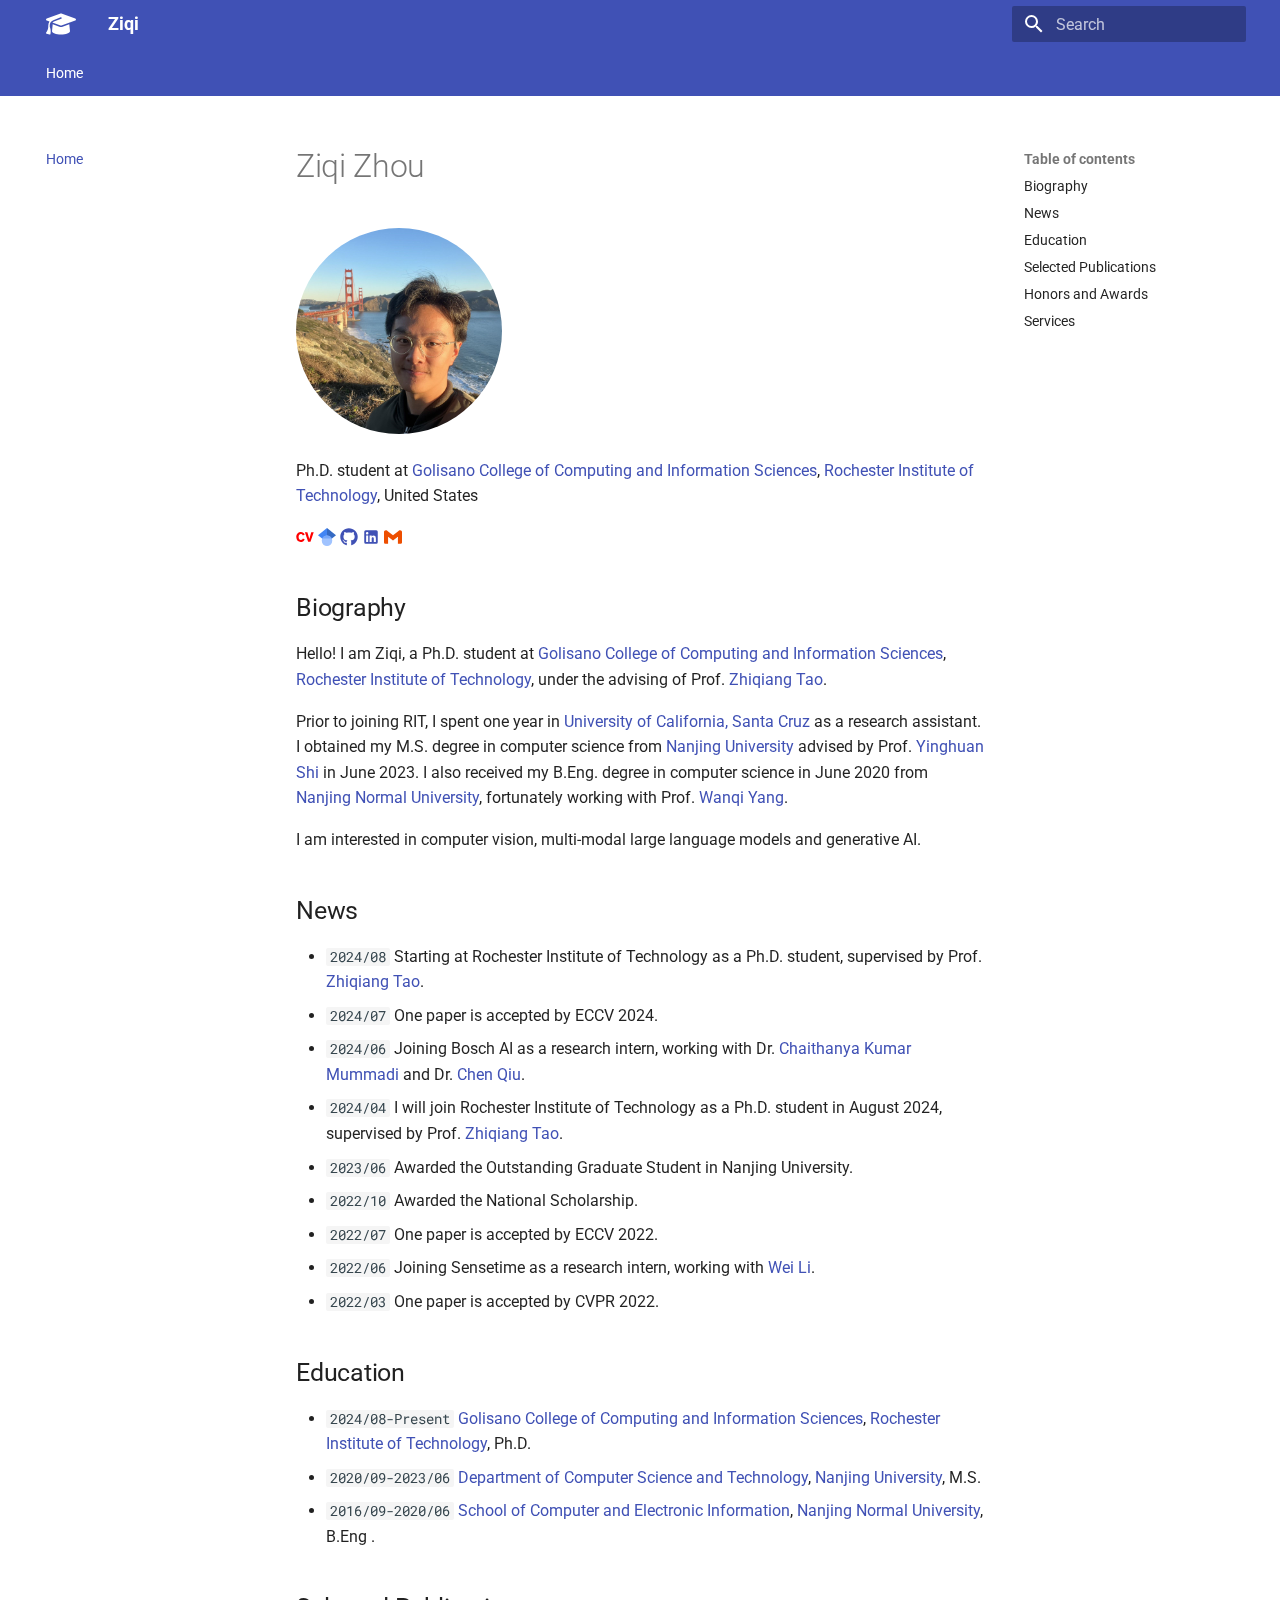
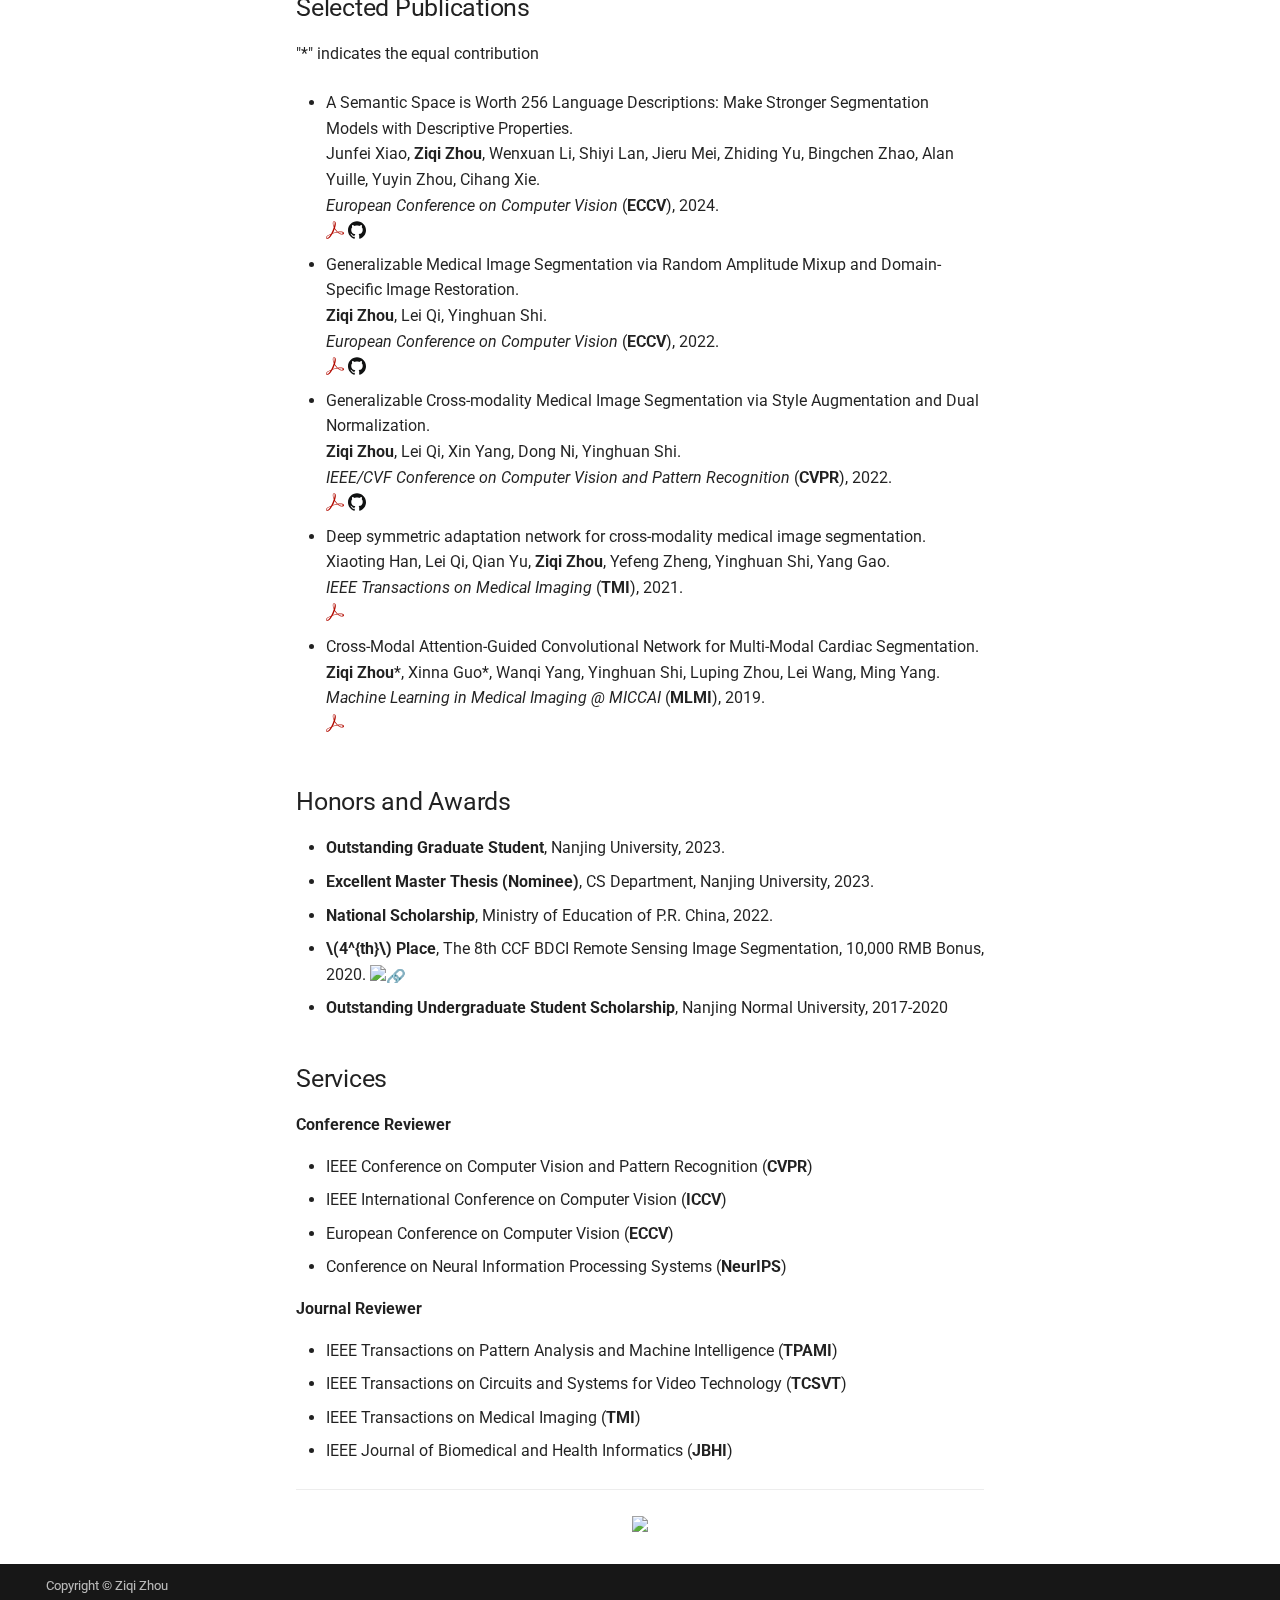
==== commit 043a0967: "update page" ====
--- a/index.html
+++ b/index.html
@@ -1 +1 @@
-<!doctype html><html lang=en class=no-js> <head><meta charset=utf-8><meta name=viewport content="width=device-width,initial-scale=1"><meta name=description content="Eric's Homepage"><meta name=author content=Eric><link href=https://zzzqzhou.github.io/ rel=canonical><link rel=icon href=icons/RIT-00070A_RGB_TM.svg><meta name=generator content="mkdocs-1.6.1, mkdocs-material-9.5.35"><title>Eric</title><link rel=stylesheet href=assets/stylesheets/main.35f28582.min.css><link rel=preconnect href=https://fonts.gstatic.com crossorigin><link rel=stylesheet href="https://fonts.googleapis.com/css?family=Roboto:300,300i,400,400i,700,700i%7CRoboto+Mono:400,400i,700,700i&display=fallback"><style>:root{--md-text-font:"Roboto";--md-code-font:"Roboto Mono"}</style><link rel=stylesheet href=stylesheets/extra.css><script>__md_scope=new URL(".",location),__md_hash=e=>[...e].reduce(((e,_)=>(e<<5)-e+_.charCodeAt(0)),0),__md_get=(e,_=localStorage,t=__md_scope)=>JSON.parse(_.getItem(t.pathname+"."+e)),__md_set=(e,_,t=localStorage,a=__md_scope)=>{try{t.setItem(a.pathname+"."+e,JSON.stringify(_))}catch(e){}}</script></head> <body dir=ltr> <input class=md-toggle data-md-toggle=drawer type=checkbox id=__drawer autocomplete=off> <input class=md-toggle data-md-toggle=search type=checkbox id=__search autocomplete=off> <label class=md-overlay for=__drawer></label> <div data-md-component=skip> <a href=#ziqi-eric-zhou class=md-skip> Skip to content </a> </div> <div data-md-component=announce> </div> <header class=md-header data-md-component=header> <nav class="md-header__inner md-grid" aria-label=Header> <a href=. title=Eric class="md-header__button md-logo" aria-label=Eric data-md-component=logo> <svg xmlns=http://www.w3.org/2000/svg viewbox="0 0 640 512"><!-- Font Awesome Free 6.6.0 by @fontawesome - https://fontawesome.com License - https://fontawesome.com/license/free (Icons: CC BY 4.0, Fonts: SIL OFL 1.1, Code: MIT License) Copyright 2024 Fonticons, Inc.--><path d="M320 32c-8.1 0-16.1 1.4-23.7 4.1L15.8 137.4C6.3 140.9 0 149.9 0 160s6.3 19.1 15.8 22.6l57.9 20.9C57.3 229.3 48 259.8 48 291.9V320c0 28.4-10.8 57.7-22.3 80.8-6.5 13-13.9 25.8-22.5 37.6-3.2 4.3-4.1 9.9-2.3 15s6 8.9 11.2 10.2l64 16c4.2 1.1 8.7.3 12.4-2s6.3-6.1 7.1-10.4c8.6-42.8 4.3-81.2-2.1-108.7-3.2-14.2-7.5-28.7-13.5-42v-24.6c0-30.2 10.2-58.7 27.9-81.5 12.9-15.5 29.6-28 49.2-35.7l157-61.7c8.2-3.2 17.5.8 20.7 9s-.8 17.5-9 20.7l-157 61.7c-12.4 4.9-23.3 12.4-32.2 21.6l159.6 57.6c7.6 2.7 15.6 4.1 23.7 4.1s16.1-1.4 23.7-4.1l280.6-101c9.5-3.4 15.8-12.5 15.8-22.6s-6.3-19.1-15.8-22.6L343.7 36.1c-7.6-2.7-15.6-4.1-23.7-4.1M128 408c0 35.3 86 72 192 72s192-36.7 192-72l-15.3-145.4L354.5 314c-11.1 4-22.8 6-34.5 6s-23.5-2-34.5-6l-142.2-51.4z"/></svg> </a> <label class="md-header__button md-icon" for=__drawer> <svg xmlns=http://www.w3.org/2000/svg viewbox="0 0 24 24"><path d="M3 6h18v2H3zm0 5h18v2H3zm0 5h18v2H3z"/></svg> </label> <div class=md-header__title data-md-component=header-title> <div class=md-header__ellipsis> <div class=md-header__topic> <span class=md-ellipsis> Eric </span> </div> <div class=md-header__topic data-md-component=header-topic> <span class=md-ellipsis> Home </span> </div> </div> </div> <script>var palette=__md_get("__palette");if(palette&&palette.color){if("(prefers-color-scheme)"===palette.color.media){var media=matchMedia("(prefers-color-scheme: light)"),input=document.querySelector(media.matches?"[data-md-color-media='(prefers-color-scheme: light)']":"[data-md-color-media='(prefers-color-scheme: dark)']");palette.color.media=input.getAttribute("data-md-color-media"),palette.color.scheme=input.getAttribute("data-md-color-scheme"),palette.color.primary=input.getAttribute("data-md-color-primary"),palette.color.accent=input.getAttribute("data-md-color-accent")}for(var[key,value]of Object.entries(palette.color))document.body.setAttribute("data-md-color-"+key,value)}</script> <label class="md-header__button md-icon" for=__search> <svg xmlns=http://www.w3.org/2000/svg viewbox="0 0 24 24"><path d="M9.5 3A6.5 6.5 0 0 1 16 9.5c0 1.61-.59 3.09-1.56 4.23l.27.27h.79l5 5-1.5 1.5-5-5v-.79l-.27-.27A6.52 6.52 0 0 1 9.5 16 6.5 6.5 0 0 1 3 9.5 6.5 6.5 0 0 1 9.5 3m0 2C7 5 5 7 5 9.5S7 14 9.5 14 14 12 14 9.5 12 5 9.5 5"/></svg> </label> <div class=md-search data-md-component=search role=dialog> <label class=md-search__overlay for=__search></label> <div class=md-search__inner role=search> <form class=md-search__form name=search> <input type=text class=md-search__input name=query aria-label=Search placeholder=Search autocapitalize=off autocorrect=off autocomplete=off spellcheck=false data-md-component=search-query required> <label class="md-search__icon md-icon" for=__search> <svg xmlns=http://www.w3.org/2000/svg viewbox="0 0 24 24"><path d="M9.5 3A6.5 6.5 0 0 1 16 9.5c0 1.61-.59 3.09-1.56 4.23l.27.27h.79l5 5-1.5 1.5-5-5v-.79l-.27-.27A6.52 6.52 0 0 1 9.5 16 6.5 6.5 0 0 1 3 9.5 6.5 6.5 0 0 1 9.5 3m0 2C7 5 5 7 5 9.5S7 14 9.5 14 14 12 14 9.5 12 5 9.5 5"/></svg> <svg xmlns=http://www.w3.org/2000/svg viewbox="0 0 24 24"><path d="M20 11v2H8l5.5 5.5-1.42 1.42L4.16 12l7.92-7.92L13.5 5.5 8 11z"/></svg> </label> <nav class=md-search__options aria-label=Search> <button type=reset class="md-search__icon md-icon" title=Clear aria-label=Clear tabindex=-1> <svg xmlns=http://www.w3.org/2000/svg viewbox="0 0 24 24"><path d="M19 6.41 17.59 5 12 10.59 6.41 5 5 6.41 10.59 12 5 17.59 6.41 19 12 13.41 17.59 19 19 17.59 13.41 12z"/></svg> </button> </nav> </form> <div class=md-search__output> <div class=md-search__scrollwrap tabindex=0 data-md-scrollfix> <div class=md-search-result data-md-component=search-result> <div class=md-search-result__meta> Initializing search </div> <ol class=md-search-result__list role=presentation></ol> </div> </div> </div> </div> </div> </nav> </header> <div class=md-container data-md-component=container> <nav class=md-tabs aria-label=Tabs data-md-component=tabs> <div class=md-grid> <ul class=md-tabs__list> <li class="md-tabs__item md-tabs__item--active"> <a href=. class=md-tabs__link> Home </a> </li> </ul> </div> </nav> <main class=md-main data-md-component=main> <div class="md-main__inner md-grid"> <div class="md-sidebar md-sidebar--primary" data-md-component=sidebar data-md-type=navigation> <div class=md-sidebar__scrollwrap> <div class=md-sidebar__inner> <nav class="md-nav md-nav--primary md-nav--lifted" aria-label=Navigation data-md-level=0> <label class=md-nav__title for=__drawer> <a href=. title=Eric class="md-nav__button md-logo" aria-label=Eric data-md-component=logo> <svg xmlns=http://www.w3.org/2000/svg viewbox="0 0 640 512"><!-- Font Awesome Free 6.6.0 by @fontawesome - https://fontawesome.com License - https://fontawesome.com/license/free (Icons: CC BY 4.0, Fonts: SIL OFL 1.1, Code: MIT License) Copyright 2024 Fonticons, Inc.--><path d="M320 32c-8.1 0-16.1 1.4-23.7 4.1L15.8 137.4C6.3 140.9 0 149.9 0 160s6.3 19.1 15.8 22.6l57.9 20.9C57.3 229.3 48 259.8 48 291.9V320c0 28.4-10.8 57.7-22.3 80.8-6.5 13-13.9 25.8-22.5 37.6-3.2 4.3-4.1 9.9-2.3 15s6 8.9 11.2 10.2l64 16c4.2 1.1 8.7.3 12.4-2s6.3-6.1 7.1-10.4c8.6-42.8 4.3-81.2-2.1-108.7-3.2-14.2-7.5-28.7-13.5-42v-24.6c0-30.2 10.2-58.7 27.9-81.5 12.9-15.5 29.6-28 49.2-35.7l157-61.7c8.2-3.2 17.5.8 20.7 9s-.8 17.5-9 20.7l-157 61.7c-12.4 4.9-23.3 12.4-32.2 21.6l159.6 57.6c7.6 2.7 15.6 4.1 23.7 4.1s16.1-1.4 23.7-4.1l280.6-101c9.5-3.4 15.8-12.5 15.8-22.6s-6.3-19.1-15.8-22.6L343.7 36.1c-7.6-2.7-15.6-4.1-23.7-4.1M128 408c0 35.3 86 72 192 72s192-36.7 192-72l-15.3-145.4L354.5 314c-11.1 4-22.8 6-34.5 6s-23.5-2-34.5-6l-142.2-51.4z"/></svg> </a> Eric </label> <ul class=md-nav__list data-md-scrollfix> <li class="md-nav__item md-nav__item--active"> <input class="md-nav__toggle md-toggle" type=checkbox id=__toc> <label class="md-nav__link md-nav__link--active" for=__toc> <span class=md-ellipsis> Home </span> <span class="md-nav__icon md-icon"></span> </label> <a href=. class="md-nav__link md-nav__link--active"> <span class=md-ellipsis> Home </span> </a> <nav class="md-nav md-nav--secondary" aria-label="Table of contents"> <label class=md-nav__title for=__toc> <span class="md-nav__icon md-icon"></span> Table of contents </label> <ul class=md-nav__list data-md-component=toc data-md-scrollfix> <li class=md-nav__item> <a href=#biography class=md-nav__link> <span class=md-ellipsis> Biography </span> </a> </li> <li class=md-nav__item> <a href=#news class=md-nav__link> <span class=md-ellipsis> News </span> </a> </li> <li class=md-nav__item> <a href=#education class=md-nav__link> <span class=md-ellipsis> Education </span> </a> </li> <li class=md-nav__item> <a href=#selected-publications class=md-nav__link> <span class=md-ellipsis> Selected Publications </span> </a> </li> <li class=md-nav__item> <a href=#honors-and-awards class=md-nav__link> <span class=md-ellipsis> Honors and Awards </span> </a> </li> <li class=md-nav__item> <a href=#services class=md-nav__link> <span class=md-ellipsis> Services </span> </a> </li> </ul> </nav> </li> </ul> </nav> </div> </div> </div> <div class="md-sidebar md-sidebar--secondary" data-md-component=sidebar data-md-type=toc> <div class=md-sidebar__scrollwrap> <div class=md-sidebar__inner> <nav class="md-nav md-nav--secondary" aria-label="Table of contents"> <label class=md-nav__title for=__toc> <span class="md-nav__icon md-icon"></span> Table of contents </label> <ul class=md-nav__list data-md-component=toc data-md-scrollfix> <li class=md-nav__item> <a href=#biography class=md-nav__link> <span class=md-ellipsis> Biography </span> </a> </li> <li class=md-nav__item> <a href=#news class=md-nav__link> <span class=md-ellipsis> News </span> </a> </li> <li class=md-nav__item> <a href=#education class=md-nav__link> <span class=md-ellipsis> Education </span> </a> </li> <li class=md-nav__item> <a href=#selected-publications class=md-nav__link> <span class=md-ellipsis> Selected Publications </span> </a> </li> <li class=md-nav__item> <a href=#honors-and-awards class=md-nav__link> <span class=md-ellipsis> Honors and Awards </span> </a> </li> <li class=md-nav__item> <a href=#services class=md-nav__link> <span class=md-ellipsis> Services </span> </a> </li> </ul> </nav> </div> </div> </div> <div class=md-content data-md-component=content> <article class="md-content__inner md-typeset"> <h1 id=ziqi-eric-zhou>Ziqi (Eric) Zhou</h1> <!-- <img id="img"  src="./imgs/Ziqi_sketch.png" onMouseOver="mo()" onMouseOut="mout()" width="200"/> --> <p><img style=width:30%;max-width:30%;border-radius:50% alt="profile photo" src=./imgs/ZZQ.jpg></p> <p> Ph.D. student at <a href=https://www.rit.edu/computing/ >Golisano College of Computing and Information Sciences</a>, <a href=https://www.rit.edu/ >Rochester Institute of Technology</a>, United States </p> <p><a href=./files/Ziqi_Zhou_CV.pdf><span class="twemoji cv"><?xml version="1.0" encoding="UTF-8" standalone="no"?> <svg xmlns:dc=http://purl.org/dc/elements/1.1/ xmlns:cc=http://creativecommons.org/ns# xmlns:rdf=http://www.w3.org/1999/02/22-rdf-syntax-ns# xmlns:svg=http://www.w3.org/2000/svg xmlns=http://www.w3.org/2000/svg xmlns:sodipodi=http://sodipodi.sourceforge.net/DTD/sodipodi-0.dtd xmlns:inkscape=http://www.inkscape.org/namespaces/inkscape width=512 height=512 viewbox="0 0 512 512" version=1.1 id=svg8 inkscape:version="1.0 (1.0+r73+1)" sodipodi:docname=cv.svg> <title id=title833>CV</title> <defs id=defs2 /> <sodipodi:namedview scale-x=1 id=base pagecolor=#ffffff bordercolor=#666666 borderopacity=1.0 inkscape:pageopacity=0.0 inkscape:pageshadow=2 inkscape:zoom=0.75 inkscape:cx=256 inkscape:cy=256 inkscape:document-units=px inkscape:current-layer=layer6 inkscape:document-rotation=0 showgrid=true units=px showguides=true inkscape:guide-bbox=true inkscape:window-width=1315 inkscape:window-height=713 inkscape:window-x=51 inkscape:window-y=27 inkscape:window-maximized=1> <inkscape:grid type=xygrid id=grid10 empspacing=4 /> <sodipodi:guide position=511.99998,64 orientation=0,1 id=guide23 inkscape:label=baseline inkscape:locked=true inkscape:color=rgb(0,0,255) /> </sodipodi:namedview> <metadata id=metadata5> <rdf:rdf> <cc:work rdf:about> <dc:format>image/svg+xml</dc:format> <dc:type rdf:resource=http://purl.org/dc/dcmitype/StillImage /> <dc:title>CV</dc:title> <cc:license rdf:resource=http://scripts.sil.org/OFL /> <dc:subject> <rdf:bag> <rdf:li>CV</rdf:li> </rdf:bag> </dc:subject> </cc:work> <cc:license rdf:about=http://scripts.sil.org/OFL> <cc:permits rdf:resource=http://scripts.sil.org/pub/OFL/Reproduction /> <cc:permits rdf:resource=http://scripts.sil.org/pub/OFL/Distribution /> <cc:permits rdf:resource=http://scripts.sil.org/pub/OFL/Embedding /> <cc:permits rdf:resource=http://scripts.sil.org/pub/OFL/DerivativeWorks /> <cc:requires rdf:resource=http://scripts.sil.org/pub/OFL/Notice /> <cc:requires rdf:resource=http://scripts.sil.org/pub/OFL/Attribution /> <cc:requires rdf:resource=http://scripts.sil.org/pub/OFL/ShareAlike /> <cc:requires rdf:resource=http://scripts.sil.org/pub/OFL/DerivativeRenaming /> <cc:requires rdf:resource=http://scripts.sil.org/pub/OFL/BundlingWhenSelling /> </cc:license> </rdf:rdf> </metadata> <g inkscape:groupmode=layer id=layer6 inkscape:label=icon> <path style=stroke-width:0.07717 id=path2 d="m 249.17973,328.32402 c -9.78758,15.38441 -19.17851,30.4337 -40.22128,45.05521 -11.25687,7.89055 -37.16464,23.30604 -73.9908,23.30604 -70.258325,0 -126.9676516,-51.07979 -126.9676516,-140.88446 0,-78.48565 53.3447156,-140.48607 128.4662816,-140.48607 30.4337,0 57.47396,10.52167 77.38654,26.30447 18.41392,14.65033 27.03796,29.30348 34.56291,42.45573 l -52.58013,26.27338 c -3.76134,-8.62631 -8.28954,-17.64933 -19.91259,-27.40585 -12.78437,-10.15549 -25.53991,-13.15224 -36.45998,-13.15224 -42.821335,0 -65.364452,39.82459 -65.364452,84.14459 0,58.23852 29.700162,87.14305 65.364452,87.14305 34.5629,0 48.47976,-24.0418 57.47396,-39.42563 l 52.24332,26.67235 z M 433.37382,123.57317 H 504 L 411.96314,388.7947 H 344.36647 L 253.46212,123.57317 h 70.62446 l 54.84337,188.60017 z"/> </g> </svg> </span></a> <a href="https://scholar.google.com/citations?user=fSIalncAAAAJ&hl=en"><span class=twemoji><svg height=2500 width=2500 xmlns=http://www.w3.org/2000/svg viewbox="0 0 512 512"><g fill=none fill-rule=evenodd><path fill=#4285f4 d="M256 411.12L0 202.667 256 0z"/><path fill=#356ac3 d="M256 411.12l256-208.453L256 0z"/><circle cx=256 cy=362.667 fill=#a0c3ff r=149.333 /><path fill=#76a7fa d="M121.037 298.667c23.968-50.453 75.392-85.334 134.963-85.334s110.995 34.881 134.963 85.334H121.037z"/></g></svg></span></a> <a href=https://github.com/zzzqzhou><span class=twemoji><svg xmlns=http://www.w3.org/2000/svg viewbox="0 0 496 512"><!-- Font Awesome Free 6.6.0 by @fontawesome - https://fontawesome.com License - https://fontawesome.com/license/free (Icons: CC BY 4.0, Fonts: SIL OFL 1.1, Code: MIT License) Copyright 2024 Fonticons, Inc.--><path d="M165.9 397.4c0 2-2.3 3.6-5.2 3.6-3.3.3-5.6-1.3-5.6-3.6 0-2 2.3-3.6 5.2-3.6 3-.3 5.6 1.3 5.6 3.6m-31.1-4.5c-.7 2 1.3 4.3 4.3 4.9 2.6 1 5.6 0 6.2-2s-1.3-4.3-4.3-5.2c-2.6-.7-5.5.3-6.2 2.3m44.2-1.7c-2.9.7-4.9 2.6-4.6 4.9.3 2 2.9 3.3 5.9 2.6 2.9-.7 4.9-2.6 4.6-4.6-.3-1.9-3-3.2-5.9-2.9M244.8 8C106.1 8 0 113.3 0 252c0 110.9 69.8 205.8 169.5 239.2 12.8 2.3 17.3-5.6 17.3-12.1 0-6.2-.3-40.4-.3-61.4 0 0-70 15-84.7-29.8 0 0-11.4-29.1-27.8-36.6 0 0-22.9-15.7 1.6-15.4 0 0 24.9 2 38.6 25.8 21.9 38.6 58.6 27.5 72.9 20.9 2.3-16 8.8-27.1 16-33.7-55.9-6.2-112.3-14.3-112.3-110.5 0-27.5 7.6-41.3 23.6-58.9-2.6-6.5-11.1-33.3 2.6-67.9 20.9-6.5 69 27 69 27 20-5.6 41.5-8.5 62.8-8.5s42.8 2.9 62.8 8.5c0 0 48.1-33.6 69-27 13.7 34.7 5.2 61.4 2.6 67.9 16 17.7 25.8 31.5 25.8 58.9 0 96.5-58.9 104.2-114.8 110.5 9.2 7.9 17 22.9 17 46.4 0 33.7-.3 75.4-.3 83.6 0 6.5 4.6 14.4 17.3 12.1C428.2 457.8 496 362.9 496 252 496 113.3 383.5 8 244.8 8M97.2 352.9c-1.3 1-1 3.3.7 5.2 1.6 1.6 3.9 2.3 5.2 1 1.3-1 1-3.3-.7-5.2-1.6-1.6-3.9-2.3-5.2-1m-10.8-8.1c-.7 1.3.3 2.9 2.3 3.9 1.6 1 3.6.7 4.3-.7.7-1.3-.3-2.9-2.3-3.9-2-.6-3.6-.3-4.3.7m32.4 35.6c-1.6 1.3-1 4.3 1.3 6.2 2.3 2.3 5.2 2.6 6.5 1 1.3-1.3.7-4.3-1.3-6.2-2.2-2.3-5.2-2.6-6.5-1m-11.4-14.7c-1.6 1-1.6 3.6 0 5.9s4.3 3.3 5.6 2.3c1.6-1.3 1.6-3.9 0-6.2-1.4-2.3-4-3.3-5.6-2"/></svg></span></a> <a href=https://www.linkedin.com/in/ziqi-zhou-067546138/ ><span class=twemoji><svg xmlns=http://www.w3.org/2000/svg viewbox="0 0 24 24"><path d="M19 3a2 2 0 0 1 2 2v14a2 2 0 0 1-2 2H5a2 2 0 0 1-2-2V5a2 2 0 0 1 2-2zm-.5 15.5v-5.3a3.26 3.26 0 0 0-3.26-3.26c-.85 0-1.84.52-2.32 1.3v-1.11h-2.79v8.37h2.79v-4.93c0-.77.62-1.4 1.39-1.4a1.4 1.4 0 0 1 1.4 1.4v4.93zM6.88 8.56a1.68 1.68 0 0 0 1.68-1.68c0-.93-.75-1.69-1.68-1.69a1.69 1.69 0 0 0-1.69 1.69c0 .93.76 1.68 1.69 1.68m1.39 9.94v-8.37H5.5v8.37z"/></svg></span></a> <a href=mailto:ziqi.zhou.cs@gmail.com><span class="twemoji gmail"><svg xmlns=http://www.w3.org/2000/svg viewbox="0 0 24 24"><path d="M24 5.457v13.909c0 .904-.732 1.636-1.636 1.636h-3.819V11.73L12 16.64l-6.545-4.91v9.273H1.636A1.636 1.636 0 0 1 0 19.366V5.457c0-2.023 2.309-3.178 3.927-1.964L5.455 4.64 12 9.548l6.545-4.91 1.528-1.145C21.69 2.28 24 3.434 24 5.457"/></svg></span></a></p> <h2 id=biography><strong>Biography</strong></h2> <p>Hello! I am Eric, a Ph.D. student at Golisano College of Computing and Information Sciences, Rochester Institute of Technology, under the advising of Prof. <a href=https://ztao.cc/ >Zhiqiang Tao</a>. </p> <p>Prior to joining RIT, I spent one year in University of California, Santa Cruz as a research assistant. I obtained my M.S. degree in computer science from Nanjing University advised by Prof. <a href=https://cs.nju.edu.cn/shiyh/ >Yinghuan Shi</a> in June 2023. I also received my B.Eng. degree in computer science in June 2020 from Nanjing Normal University, fortunately working with Prof. <a href=https://cs.nju.edu.cn/rl/people/yangwq/index.htm>Wanqi Yang</a>.</p> <p>I am interested in computer vision, multi-modal large language models and generative AI.</p> <h2 id=news><strong>News</strong></h2> <ul> <li><code>2024/08</code> Starting at Rochester Institute of Technology as a Ph.D. student, supervised by Prof. <a href=https://ztao.cc/ >Zhiqiang Tao</a>.</li> <li><code>2024/07</code> One paper is accepted by ECCV 2024.</li> <li><code>2024/06</code> Joining Bosch AI as a research intern, working with Dr. <a href="https://scholar.google.com/citations?user=XJLtaG4AAAAJ&hl=en">Chaithanya Kumar Mummadi</a> and Dr. <a href="https://scholar.google.com/citations?user=uX5Y9XUAAAAJ&hl=en">Chen Qiu</a>.</li> <li><code>2024/04</code> I will join Rochester Institute of Technology as a Ph.D. student in August 2024, supervised by Prof. <a href=https://ztao.cc/ >Zhiqiang Tao</a>.</li> <li><code>2023/06</code> Awarded the Outstanding Graduate Student in Nanjing University.</li> <li><code>2022/10</code> Awarded the National Scholarship.</li> <li><code>2022/07</code> One paper is accepted by ECCV 2022.</li> <li><code>2022/06</code> Joining Sensetime as a research intern, working with <a href=https://bigballon.github.io/ >Wei Li</a>.</li> <li><code>2022/03</code> One paper is accepted by CVPR 2022.</li> </ul> <h2 id=education><strong>Education</strong></h2> <ul> <li><code>2024/08-Present</code> <a href=https://www.rit.edu/computing/ >Golisano College of Computing and Information Sciences</a>, <a href=https://www.rit.edu/ >Rochester Institute of Technology</a>, Ph.D.</li> <li><code>2020/09-2023/06</code> <a href=https://cs.nju.edu.cn/ >Department of Computer Science and Technology</a>, <a href=http://www.nju.edu.cn/ >Nanjing University</a>, M.S.</li> <li><code>2016/09-2020/06</code> <a href=http://ceai.njnu.edu.cn/ >School of Computer and Electronic Information</a>, <a href=http://www.njnu.edu.cn/ >Nanjing Normal University</a>, B.Eng .</li> </ul> <h2 id=selected-publications><strong>Selected Publications</strong></h2> <p>"*" indicates the equal contribution</p> <ul> <li> <p>A Semantic Space is Worth 256 Language Descriptions: Make Stronger Segmentation Models with Descriptive Properties. <br>Junfei Xiao, <strong>Ziqi Zhou</strong>, Wenxuan Li, Shiyi Lan, Jieru Mei, Zhiding Yu, Bingchen Zhao, Alan Yuille, Yuyin Zhou, Cihang Xie. <br><i>European Conference on Computer Vision</i> (<strong>ECCV</strong>), 2024. <br><a href=https://arxiv.org/pdf/2312.13764.pdf><span class="twemoji pdf"><svg xmlns=http://www.w3.org/2000/svg viewbox="0 0 24 24"><path d="M23.63 15.3c-.71-.745-2.166-1.17-4.224-1.17-1.1 0-2.377.106-3.761.354a19.4 19.4 0 0 1-2.307-2.661c-.532-.71-.994-1.49-1.42-2.236.817-2.484 1.207-4.507 1.207-5.962 0-1.632-.603-3.336-2.342-3.336-.532 0-1.065.32-1.349.781-.78 1.384-.425 4.4.923 7.381a60 60 0 0 1-1.703 4.507c-.568 1.349-1.207 2.733-1.917 4.01C2.834 18.53.314 20.34.03 21.758c-.106.533.071 1.03.462 1.42.142.107.639.533 1.49.533 2.59 0 5.323-4.188 6.707-6.707 1.065-.355 2.13-.71 3.194-.994a35 35 0 0 1 3.407-.745c2.732 2.448 5.145 2.839 6.352 2.839 1.49 0 2.023-.604 2.2-1.1.32-.64.106-1.349-.213-1.704zm-1.42 1.03c-.107.532-.64.887-1.384.887-.213 0-.39-.036-.604-.071-1.348-.32-2.626-.994-3.903-2.059a18 18 0 0 1 2.98-.248c.746 0 1.385.035 1.81.142.497.106 1.278.426 1.1 1.348zm-7.524-1.668a38 38 0 0 0-2.945.674 40 40 0 0 0-2.52.745 40 40 0 0 0 1.207-2.555c.426-.994.78-2.023 1.136-2.981.354.603.745 1.207 1.135 1.739a50 50 0 0 0 1.987 2.378M10.038 1.46a.77.77 0 0 1 .674-.425c.745 0 .887.851.887 1.526 0 1.135-.355 2.874-.958 4.861-1.03-2.768-1.1-5.074-.603-5.962M6.134 17.997c-1.81 2.981-3.549 4.826-4.613 4.826a.87.87 0 0 1-.532-.177c-.213-.213-.32-.461-.249-.745.213-1.065 2.271-2.555 5.394-3.904"/></svg></span></a> <a href=https://github.com/lambert-x/ProLab><span class="twemoji github"><svg xmlns=http://www.w3.org/2000/svg viewbox="0 0 24 24"><path d="M12 .297c-6.63 0-12 5.373-12 12 0 5.303 3.438 9.8 8.205 11.385.6.113.82-.258.82-.577 0-.285-.01-1.04-.015-2.04-3.338.724-4.042-1.61-4.042-1.61C4.422 18.07 3.633 17.7 3.633 17.7c-1.087-.744.084-.729.084-.729 1.205.084 1.838 1.236 1.838 1.236 1.07 1.835 2.809 1.305 3.495.998.108-.776.417-1.305.76-1.605-2.665-.3-5.466-1.332-5.466-5.93 0-1.31.465-2.38 1.235-3.22-.135-.303-.54-1.523.105-3.176 0 0 1.005-.322 3.3 1.23.96-.267 1.98-.399 3-.405 1.02.006 2.04.138 3 .405 2.28-1.552 3.285-1.23 3.285-1.23.645 1.653.24 2.873.12 3.176.765.84 1.23 1.91 1.23 3.22 0 4.61-2.805 5.625-5.475 5.92.42.36.81 1.096.81 2.22 0 1.606-.015 2.896-.015 3.286 0 .315.21.69.825.57C20.565 22.092 24 17.592 24 12.297c0-6.627-5.373-12-12-12"/></svg></span></a></p> </li> <li> <p>Generalizable Medical Image Segmentation via Random Amplitude Mixup and Domain-Specific Image Restoration. <br><strong>Ziqi Zhou</strong>, Lei Qi, Yinghuan Shi. <br><i>European Conference on Computer Vision</i> (<strong>ECCV</strong>), 2022. <br><a href=https://arxiv.org/pdf/2208.03901.pdf><span class="twemoji pdf"><svg xmlns=http://www.w3.org/2000/svg viewbox="0 0 24 24"><path d="M23.63 15.3c-.71-.745-2.166-1.17-4.224-1.17-1.1 0-2.377.106-3.761.354a19.4 19.4 0 0 1-2.307-2.661c-.532-.71-.994-1.49-1.42-2.236.817-2.484 1.207-4.507 1.207-5.962 0-1.632-.603-3.336-2.342-3.336-.532 0-1.065.32-1.349.781-.78 1.384-.425 4.4.923 7.381a60 60 0 0 1-1.703 4.507c-.568 1.349-1.207 2.733-1.917 4.01C2.834 18.53.314 20.34.03 21.758c-.106.533.071 1.03.462 1.42.142.107.639.533 1.49.533 2.59 0 5.323-4.188 6.707-6.707 1.065-.355 2.13-.71 3.194-.994a35 35 0 0 1 3.407-.745c2.732 2.448 5.145 2.839 6.352 2.839 1.49 0 2.023-.604 2.2-1.1.32-.64.106-1.349-.213-1.704zm-1.42 1.03c-.107.532-.64.887-1.384.887-.213 0-.39-.036-.604-.071-1.348-.32-2.626-.994-3.903-2.059a18 18 0 0 1 2.98-.248c.746 0 1.385.035 1.81.142.497.106 1.278.426 1.1 1.348zm-7.524-1.668a38 38 0 0 0-2.945.674 40 40 0 0 0-2.52.745 40 40 0 0 0 1.207-2.555c.426-.994.78-2.023 1.136-2.981.354.603.745 1.207 1.135 1.739a50 50 0 0 0 1.987 2.378M10.038 1.46a.77.77 0 0 1 .674-.425c.745 0 .887.851.887 1.526 0 1.135-.355 2.874-.958 4.861-1.03-2.768-1.1-5.074-.603-5.962M6.134 17.997c-1.81 2.981-3.549 4.826-4.613 4.826a.87.87 0 0 1-.532-.177c-.213-.213-.32-.461-.249-.745.213-1.065 2.271-2.555 5.394-3.904"/></svg></span></a> <a href=https://github.com/zzzqzhou/RAM-DSIR><span class="twemoji github"><svg xmlns=http://www.w3.org/2000/svg viewbox="0 0 24 24"><path d="M12 .297c-6.63 0-12 5.373-12 12 0 5.303 3.438 9.8 8.205 11.385.6.113.82-.258.82-.577 0-.285-.01-1.04-.015-2.04-3.338.724-4.042-1.61-4.042-1.61C4.422 18.07 3.633 17.7 3.633 17.7c-1.087-.744.084-.729.084-.729 1.205.084 1.838 1.236 1.838 1.236 1.07 1.835 2.809 1.305 3.495.998.108-.776.417-1.305.76-1.605-2.665-.3-5.466-1.332-5.466-5.93 0-1.31.465-2.38 1.235-3.22-.135-.303-.54-1.523.105-3.176 0 0 1.005-.322 3.3 1.23.96-.267 1.98-.399 3-.405 1.02.006 2.04.138 3 .405 2.28-1.552 3.285-1.23 3.285-1.23.645 1.653.24 2.873.12 3.176.765.84 1.23 1.91 1.23 3.22 0 4.61-2.805 5.625-5.475 5.92.42.36.81 1.096.81 2.22 0 1.606-.015 2.896-.015 3.286 0 .315.21.69.825.57C20.565 22.092 24 17.592 24 12.297c0-6.627-5.373-12-12-12"/></svg></span></a></p> </li> <li> <p>Generalizable Cross-modality Medical Image Segmentation via Style Augmentation and Dual Normalization. <br><strong>Ziqi Zhou</strong>, Lei Qi, Xin Yang, Dong Ni, Yinghuan Shi. <br><i>IEEE/CVF Conference on Computer Vision and Pattern Recognition</i> (<strong>CVPR</strong>), 2022. <br><a href=https://openaccess.thecvf.com/content/CVPR2022/papers/Zhou_Generalizable_Cross-Modality_Medical_Image_Segmentation_via_Style_Augmentation_and_Dual_CVPR_2022_paper.pdf><span class="twemoji pdf"><svg xmlns=http://www.w3.org/2000/svg viewbox="0 0 24 24"><path d="M23.63 15.3c-.71-.745-2.166-1.17-4.224-1.17-1.1 0-2.377.106-3.761.354a19.4 19.4 0 0 1-2.307-2.661c-.532-.71-.994-1.49-1.42-2.236.817-2.484 1.207-4.507 1.207-5.962 0-1.632-.603-3.336-2.342-3.336-.532 0-1.065.32-1.349.781-.78 1.384-.425 4.4.923 7.381a60 60 0 0 1-1.703 4.507c-.568 1.349-1.207 2.733-1.917 4.01C2.834 18.53.314 20.34.03 21.758c-.106.533.071 1.03.462 1.42.142.107.639.533 1.49.533 2.59 0 5.323-4.188 6.707-6.707 1.065-.355 2.13-.71 3.194-.994a35 35 0 0 1 3.407-.745c2.732 2.448 5.145 2.839 6.352 2.839 1.49 0 2.023-.604 2.2-1.1.32-.64.106-1.349-.213-1.704zm-1.42 1.03c-.107.532-.64.887-1.384.887-.213 0-.39-.036-.604-.071-1.348-.32-2.626-.994-3.903-2.059a18 18 0 0 1 2.98-.248c.746 0 1.385.035 1.81.142.497.106 1.278.426 1.1 1.348zm-7.524-1.668a38 38 0 0 0-2.945.674 40 40 0 0 0-2.52.745 40 40 0 0 0 1.207-2.555c.426-.994.78-2.023 1.136-2.981.354.603.745 1.207 1.135 1.739a50 50 0 0 0 1.987 2.378M10.038 1.46a.77.77 0 0 1 .674-.425c.745 0 .887.851.887 1.526 0 1.135-.355 2.874-.958 4.861-1.03-2.768-1.1-5.074-.603-5.962M6.134 17.997c-1.81 2.981-3.549 4.826-4.613 4.826a.87.87 0 0 1-.532-.177c-.213-.213-.32-.461-.249-.745.213-1.065 2.271-2.555 5.394-3.904"/></svg></span></a> <a href=https://github.com/zzzqzhou/Dual-Normalization><span class="twemoji github"><svg xmlns=http://www.w3.org/2000/svg viewbox="0 0 24 24"><path d="M12 .297c-6.63 0-12 5.373-12 12 0 5.303 3.438 9.8 8.205 11.385.6.113.82-.258.82-.577 0-.285-.01-1.04-.015-2.04-3.338.724-4.042-1.61-4.042-1.61C4.422 18.07 3.633 17.7 3.633 17.7c-1.087-.744.084-.729.084-.729 1.205.084 1.838 1.236 1.838 1.236 1.07 1.835 2.809 1.305 3.495.998.108-.776.417-1.305.76-1.605-2.665-.3-5.466-1.332-5.466-5.93 0-1.31.465-2.38 1.235-3.22-.135-.303-.54-1.523.105-3.176 0 0 1.005-.322 3.3 1.23.96-.267 1.98-.399 3-.405 1.02.006 2.04.138 3 .405 2.28-1.552 3.285-1.23 3.285-1.23.645 1.653.24 2.873.12 3.176.765.84 1.23 1.91 1.23 3.22 0 4.61-2.805 5.625-5.475 5.92.42.36.81 1.096.81 2.22 0 1.606-.015 2.896-.015 3.286 0 .315.21.69.825.57C20.565 22.092 24 17.592 24 12.297c0-6.627-5.373-12-12-12"/></svg></span></a></p> </li> <li> <p>Deep symmetric adaptation network for cross-modality medical image segmentation. <br>Xiaoting Han, Lei Qi, Qian Yu, <strong>Ziqi Zhou</strong>, Yefeng Zheng, Yinghuan Shi, Yang Gao. <br><i>IEEE Transactions on Medical Imaging</i> (<strong>TMI</strong>), 2021. <br><a href=https://arxiv.org/pdf/2101.06853.pdf><span class="twemoji pdf"><svg xmlns=http://www.w3.org/2000/svg viewbox="0 0 24 24"><path d="M23.63 15.3c-.71-.745-2.166-1.17-4.224-1.17-1.1 0-2.377.106-3.761.354a19.4 19.4 0 0 1-2.307-2.661c-.532-.71-.994-1.49-1.42-2.236.817-2.484 1.207-4.507 1.207-5.962 0-1.632-.603-3.336-2.342-3.336-.532 0-1.065.32-1.349.781-.78 1.384-.425 4.4.923 7.381a60 60 0 0 1-1.703 4.507c-.568 1.349-1.207 2.733-1.917 4.01C2.834 18.53.314 20.34.03 21.758c-.106.533.071 1.03.462 1.42.142.107.639.533 1.49.533 2.59 0 5.323-4.188 6.707-6.707 1.065-.355 2.13-.71 3.194-.994a35 35 0 0 1 3.407-.745c2.732 2.448 5.145 2.839 6.352 2.839 1.49 0 2.023-.604 2.2-1.1.32-.64.106-1.349-.213-1.704zm-1.42 1.03c-.107.532-.64.887-1.384.887-.213 0-.39-.036-.604-.071-1.348-.32-2.626-.994-3.903-2.059a18 18 0 0 1 2.98-.248c.746 0 1.385.035 1.81.142.497.106 1.278.426 1.1 1.348zm-7.524-1.668a38 38 0 0 0-2.945.674 40 40 0 0 0-2.52.745 40 40 0 0 0 1.207-2.555c.426-.994.78-2.023 1.136-2.981.354.603.745 1.207 1.135 1.739a50 50 0 0 0 1.987 2.378M10.038 1.46a.77.77 0 0 1 .674-.425c.745 0 .887.851.887 1.526 0 1.135-.355 2.874-.958 4.861-1.03-2.768-1.1-5.074-.603-5.962M6.134 17.997c-1.81 2.981-3.549 4.826-4.613 4.826a.87.87 0 0 1-.532-.177c-.213-.213-.32-.461-.249-.745.213-1.065 2.271-2.555 5.394-3.904"/></svg></span></a></p> </li> <li> <p>Cross-Modal Attention-Guided Convolutional Network for Multi-Modal Cardiac Segmentation. <br><strong>Ziqi Zhou</strong>*, Xinna Guo*, Wanqi Yang, Yinghuan Shi, Luping Zhou, Lei Wang, Ming Yang. <br><i>Machine Learning in Medical Imaging @ MICCAI</i> (<strong>MLMI</strong>), 2019. <br><a href="https://link.springer.com/epdf/10.1007/978-3-030-32692-0_69?shared_access_token=T9afmvt7yZCB9R2LQyijGPe4RwlQNchNByi7wbcMAY6WLlIPECA9aIuN3ug5uDdKhkWnVNtcCj14jPt5bJcigU9pHL5FMCOUHJdx_NpBT33PZz2ifQuLkld5dRcN5_1Dz7Dub3hfALjLsQNya0ggVQ%3D%3D"><span class="twemoji pdf"><svg xmlns=http://www.w3.org/2000/svg viewbox="0 0 24 24"><path d="M23.63 15.3c-.71-.745-2.166-1.17-4.224-1.17-1.1 0-2.377.106-3.761.354a19.4 19.4 0 0 1-2.307-2.661c-.532-.71-.994-1.49-1.42-2.236.817-2.484 1.207-4.507 1.207-5.962 0-1.632-.603-3.336-2.342-3.336-.532 0-1.065.32-1.349.781-.78 1.384-.425 4.4.923 7.381a60 60 0 0 1-1.703 4.507c-.568 1.349-1.207 2.733-1.917 4.01C2.834 18.53.314 20.34.03 21.758c-.106.533.071 1.03.462 1.42.142.107.639.533 1.49.533 2.59 0 5.323-4.188 6.707-6.707 1.065-.355 2.13-.71 3.194-.994a35 35 0 0 1 3.407-.745c2.732 2.448 5.145 2.839 6.352 2.839 1.49 0 2.023-.604 2.2-1.1.32-.64.106-1.349-.213-1.704zm-1.42 1.03c-.107.532-.64.887-1.384.887-.213 0-.39-.036-.604-.071-1.348-.32-2.626-.994-3.903-2.059a18 18 0 0 1 2.98-.248c.746 0 1.385.035 1.81.142.497.106 1.278.426 1.1 1.348zm-7.524-1.668a38 38 0 0 0-2.945.674 40 40 0 0 0-2.52.745 40 40 0 0 0 1.207-2.555c.426-.994.78-2.023 1.136-2.981.354.603.745 1.207 1.135 1.739a50 50 0 0 0 1.987 2.378M10.038 1.46a.77.77 0 0 1 .674-.425c.745 0 .887.851.887 1.526 0 1.135-.355 2.874-.958 4.861-1.03-2.768-1.1-5.074-.603-5.962M6.134 17.997c-1.81 2.981-3.549 4.826-4.613 4.826a.87.87 0 0 1-.532-.177c-.213-.213-.32-.461-.249-.745.213-1.065 2.271-2.555 5.394-3.904"/></svg></span></a></p> </li> </ul> <h2 id=honors-and-awards><strong>Honors and Awards</strong></h2> <ul> <li><strong>Outstanding Graduate Student</strong>, Nanjing University, 2023.</li> <li><strong>Excellent Master Thesis (Nominee)</strong>, CS Department, Nanjing University, 2023.</li> <li><strong>National Scholarship</strong>, Ministry of Education of P.R. China, 2022.</li> <li><strong><span class=arithmatex>\(4^{th}\)</span> Place</strong>, The 8th CCF BDCI Remote Sensing Image Segmentation, 10,000 RMB Bonus, 2020. <a href=https://www.datafountain.cn/competitions/475><img alt=🔗 class=twemoji src=https://cdn.jsdelivr.net/gh/jdecked/twemoji@15.0.3/assets/svg/1f517.svg title=:link:></a></li> <li><strong>Outstanding Undergraduate Student Scholarship</strong>, Nanjing Normal University, 2017-2020</li> </ul> <h2 id=services><strong>Services</strong></h2> <p><strong>Conference Reviewer</strong></p> <ul> <li>IEEE Conference on Computer Vision and Pattern Recognition (<strong>CVPR</strong>)</li> <li>IEEE International Conference on Computer Vision (<strong>ICCV</strong>)</li> <li>European Conference on Computer Vision (<strong>ECCV</strong>)</li> <li>Conference on Neural Information Processing Systems (<strong>NeurIPS</strong>)</li> </ul> <p><strong>Journal Reviewer</strong></p> <ul> <li>IEEE Transactions on Pattern Analysis and Machine Intelligence (<strong>TPAMI</strong>)</li> <li>IEEE Transactions on Circuits and Systems for Video Technology (<strong>TCSVT</strong>)</li> <li>IEEE Transactions on Medical Imaging (<strong>TMI</strong>)</li> <li>IEEE Journal of Biomedical and Health Informatics (<strong>JBHI</strong>)</li> </ul> <hr> <p><center> <a href=https://clustrmaps.com/site/1b4ef title="Visit tracker"> <img src="//clustrmaps.com/map_v2.png?cl=080808&w=300&t=m&d=-7Hj9IH9FdqRa1UTOA7eRL6l03GWfPs0QCs4W2lkENU&co=ffffff&ct=808080"> </a> </center></p> </article> </div> <script>var target=document.getElementById(location.hash.slice(1));target&&target.name&&(target.checked=target.name.startsWith("__tabbed_"))</script> </div> </main> <footer class=md-footer> <div class="md-footer-meta md-typeset"> <div class="md-footer-meta__inner md-grid"> <div class=md-copyright> <div class=md-copyright__highlight> Copyright &copy; Ziqi Zhou </div> Made with <a href=https://squidfunk.github.io/mkdocs-material/ target=_blank rel=noopener> Material for MkDocs </a> </div> </div> </div> </footer> </div> <div class=md-dialog data-md-component=dialog> <div class="md-dialog__inner md-typeset"></div> </div> <script id=__config type=application/json>{"base": ".", "features": ["navigation.tabs", "header.autohide"], "search": "assets/javascripts/workers/search.6ce7567c.min.js", "translations": {"clipboard.copied": "Copied to clipboard", "clipboard.copy": "Copy to clipboard", "search.result.more.one": "1 more on this page", "search.result.more.other": "# more on this page", "search.result.none": "No matching documents", "search.result.one": "1 matching document", "search.result.other": "# matching documents", "search.result.placeholder": "Type to start searching", "search.result.term.missing": "Missing", "select.version": "Select version"}}</script> <script src=assets/javascripts/bundle.56dfad97.min.js></script> <script src=javascripts/config.js></script> <script src="https://polyfill.io/v3/polyfill.min.js?features=es6"></script> <script src=https://cdn.jsdelivr.net/npm/mathjax@3/es5/tex-mml-chtml.js></script> </body> </html>+<!doctype html><html lang=en class=no-js> <head><meta charset=utf-8><meta name=viewport content="width=device-width,initial-scale=1"><meta name=description content="Ziqi's Homepage"><meta name=author content="Ziqi Zhou"><link href=https://zzzqzhou.github.io/ rel=canonical><link rel=icon href=icons/RIT-00070A_RGB_TM.svg><meta name=generator content="mkdocs-1.6.1, mkdocs-material-9.5.35"><title>Ziqi</title><link rel=stylesheet href=assets/stylesheets/main.35f28582.min.css><link rel=preconnect href=https://fonts.gstatic.com crossorigin><link rel=stylesheet href="https://fonts.googleapis.com/css?family=Roboto:300,300i,400,400i,700,700i%7CRoboto+Mono:400,400i,700,700i&display=fallback"><style>:root{--md-text-font:"Roboto";--md-code-font:"Roboto Mono"}</style><link rel=stylesheet href=stylesheets/extra.css><script>__md_scope=new URL(".",location),__md_hash=e=>[...e].reduce(((e,_)=>(e<<5)-e+_.charCodeAt(0)),0),__md_get=(e,_=localStorage,t=__md_scope)=>JSON.parse(_.getItem(t.pathname+"."+e)),__md_set=(e,_,t=localStorage,a=__md_scope)=>{try{t.setItem(a.pathname+"."+e,JSON.stringify(_))}catch(e){}}</script></head> <body dir=ltr> <input class=md-toggle data-md-toggle=drawer type=checkbox id=__drawer autocomplete=off> <input class=md-toggle data-md-toggle=search type=checkbox id=__search autocomplete=off> <label class=md-overlay for=__drawer></label> <div data-md-component=skip> <a href=#ziqi-zhou class=md-skip> Skip to content </a> </div> <div data-md-component=announce> </div> <header class=md-header data-md-component=header> <nav class="md-header__inner md-grid" aria-label=Header> <a href=. title=Ziqi class="md-header__button md-logo" aria-label=Ziqi data-md-component=logo> <svg xmlns=http://www.w3.org/2000/svg viewbox="0 0 640 512"><!-- Font Awesome Free 6.6.0 by @fontawesome - https://fontawesome.com License - https://fontawesome.com/license/free (Icons: CC BY 4.0, Fonts: SIL OFL 1.1, Code: MIT License) Copyright 2024 Fonticons, Inc.--><path d="M320 32c-8.1 0-16.1 1.4-23.7 4.1L15.8 137.4C6.3 140.9 0 149.9 0 160s6.3 19.1 15.8 22.6l57.9 20.9C57.3 229.3 48 259.8 48 291.9V320c0 28.4-10.8 57.7-22.3 80.8-6.5 13-13.9 25.8-22.5 37.6-3.2 4.3-4.1 9.9-2.3 15s6 8.9 11.2 10.2l64 16c4.2 1.1 8.7.3 12.4-2s6.3-6.1 7.1-10.4c8.6-42.8 4.3-81.2-2.1-108.7-3.2-14.2-7.5-28.7-13.5-42v-24.6c0-30.2 10.2-58.7 27.9-81.5 12.9-15.5 29.6-28 49.2-35.7l157-61.7c8.2-3.2 17.5.8 20.7 9s-.8 17.5-9 20.7l-157 61.7c-12.4 4.9-23.3 12.4-32.2 21.6l159.6 57.6c7.6 2.7 15.6 4.1 23.7 4.1s16.1-1.4 23.7-4.1l280.6-101c9.5-3.4 15.8-12.5 15.8-22.6s-6.3-19.1-15.8-22.6L343.7 36.1c-7.6-2.7-15.6-4.1-23.7-4.1M128 408c0 35.3 86 72 192 72s192-36.7 192-72l-15.3-145.4L354.5 314c-11.1 4-22.8 6-34.5 6s-23.5-2-34.5-6l-142.2-51.4z"/></svg> </a> <label class="md-header__button md-icon" for=__drawer> <svg xmlns=http://www.w3.org/2000/svg viewbox="0 0 24 24"><path d="M3 6h18v2H3zm0 5h18v2H3zm0 5h18v2H3z"/></svg> </label> <div class=md-header__title data-md-component=header-title> <div class=md-header__ellipsis> <div class=md-header__topic> <span class=md-ellipsis> Ziqi </span> </div> <div class=md-header__topic data-md-component=header-topic> <span class=md-ellipsis> Home </span> </div> </div> </div> <script>var palette=__md_get("__palette");if(palette&&palette.color){if("(prefers-color-scheme)"===palette.color.media){var media=matchMedia("(prefers-color-scheme: light)"),input=document.querySelector(media.matches?"[data-md-color-media='(prefers-color-scheme: light)']":"[data-md-color-media='(prefers-color-scheme: dark)']");palette.color.media=input.getAttribute("data-md-color-media"),palette.color.scheme=input.getAttribute("data-md-color-scheme"),palette.color.primary=input.getAttribute("data-md-color-primary"),palette.color.accent=input.getAttribute("data-md-color-accent")}for(var[key,value]of Object.entries(palette.color))document.body.setAttribute("data-md-color-"+key,value)}</script> <label class="md-header__button md-icon" for=__search> <svg xmlns=http://www.w3.org/2000/svg viewbox="0 0 24 24"><path d="M9.5 3A6.5 6.5 0 0 1 16 9.5c0 1.61-.59 3.09-1.56 4.23l.27.27h.79l5 5-1.5 1.5-5-5v-.79l-.27-.27A6.52 6.52 0 0 1 9.5 16 6.5 6.5 0 0 1 3 9.5 6.5 6.5 0 0 1 9.5 3m0 2C7 5 5 7 5 9.5S7 14 9.5 14 14 12 14 9.5 12 5 9.5 5"/></svg> </label> <div class=md-search data-md-component=search role=dialog> <label class=md-search__overlay for=__search></label> <div class=md-search__inner role=search> <form class=md-search__form name=search> <input type=text class=md-search__input name=query aria-label=Search placeholder=Search autocapitalize=off autocorrect=off autocomplete=off spellcheck=false data-md-component=search-query required> <label class="md-search__icon md-icon" for=__search> <svg xmlns=http://www.w3.org/2000/svg viewbox="0 0 24 24"><path d="M9.5 3A6.5 6.5 0 0 1 16 9.5c0 1.61-.59 3.09-1.56 4.23l.27.27h.79l5 5-1.5 1.5-5-5v-.79l-.27-.27A6.52 6.52 0 0 1 9.5 16 6.5 6.5 0 0 1 3 9.5 6.5 6.5 0 0 1 9.5 3m0 2C7 5 5 7 5 9.5S7 14 9.5 14 14 12 14 9.5 12 5 9.5 5"/></svg> <svg xmlns=http://www.w3.org/2000/svg viewbox="0 0 24 24"><path d="M20 11v2H8l5.5 5.5-1.42 1.42L4.16 12l7.92-7.92L13.5 5.5 8 11z"/></svg> </label> <nav class=md-search__options aria-label=Search> <button type=reset class="md-search__icon md-icon" title=Clear aria-label=Clear tabindex=-1> <svg xmlns=http://www.w3.org/2000/svg viewbox="0 0 24 24"><path d="M19 6.41 17.59 5 12 10.59 6.41 5 5 6.41 10.59 12 5 17.59 6.41 19 12 13.41 17.59 19 19 17.59 13.41 12z"/></svg> </button> </nav> </form> <div class=md-search__output> <div class=md-search__scrollwrap tabindex=0 data-md-scrollfix> <div class=md-search-result data-md-component=search-result> <div class=md-search-result__meta> Initializing search </div> <ol class=md-search-result__list role=presentation></ol> </div> </div> </div> </div> </div> </nav> </header> <div class=md-container data-md-component=container> <nav class=md-tabs aria-label=Tabs data-md-component=tabs> <div class=md-grid> <ul class=md-tabs__list> <li class="md-tabs__item md-tabs__item--active"> <a href=. class=md-tabs__link> Home </a> </li> </ul> </div> </nav> <main class=md-main data-md-component=main> <div class="md-main__inner md-grid"> <div class="md-sidebar md-sidebar--primary" data-md-component=sidebar data-md-type=navigation> <div class=md-sidebar__scrollwrap> <div class=md-sidebar__inner> <nav class="md-nav md-nav--primary md-nav--lifted" aria-label=Navigation data-md-level=0> <label class=md-nav__title for=__drawer> <a href=. title=Ziqi class="md-nav__button md-logo" aria-label=Ziqi data-md-component=logo> <svg xmlns=http://www.w3.org/2000/svg viewbox="0 0 640 512"><!-- Font Awesome Free 6.6.0 by @fontawesome - https://fontawesome.com License - https://fontawesome.com/license/free (Icons: CC BY 4.0, Fonts: SIL OFL 1.1, Code: MIT License) Copyright 2024 Fonticons, Inc.--><path d="M320 32c-8.1 0-16.1 1.4-23.7 4.1L15.8 137.4C6.3 140.9 0 149.9 0 160s6.3 19.1 15.8 22.6l57.9 20.9C57.3 229.3 48 259.8 48 291.9V320c0 28.4-10.8 57.7-22.3 80.8-6.5 13-13.9 25.8-22.5 37.6-3.2 4.3-4.1 9.9-2.3 15s6 8.9 11.2 10.2l64 16c4.2 1.1 8.7.3 12.4-2s6.3-6.1 7.1-10.4c8.6-42.8 4.3-81.2-2.1-108.7-3.2-14.2-7.5-28.7-13.5-42v-24.6c0-30.2 10.2-58.7 27.9-81.5 12.9-15.5 29.6-28 49.2-35.7l157-61.7c8.2-3.2 17.5.8 20.7 9s-.8 17.5-9 20.7l-157 61.7c-12.4 4.9-23.3 12.4-32.2 21.6l159.6 57.6c7.6 2.7 15.6 4.1 23.7 4.1s16.1-1.4 23.7-4.1l280.6-101c9.5-3.4 15.8-12.5 15.8-22.6s-6.3-19.1-15.8-22.6L343.7 36.1c-7.6-2.7-15.6-4.1-23.7-4.1M128 408c0 35.3 86 72 192 72s192-36.7 192-72l-15.3-145.4L354.5 314c-11.1 4-22.8 6-34.5 6s-23.5-2-34.5-6l-142.2-51.4z"/></svg> </a> Ziqi </label> <ul class=md-nav__list data-md-scrollfix> <li class="md-nav__item md-nav__item--active"> <input class="md-nav__toggle md-toggle" type=checkbox id=__toc> <label class="md-nav__link md-nav__link--active" for=__toc> <span class=md-ellipsis> Home </span> <span class="md-nav__icon md-icon"></span> </label> <a href=. class="md-nav__link md-nav__link--active"> <span class=md-ellipsis> Home </span> </a> <nav class="md-nav md-nav--secondary" aria-label="Table of contents"> <label class=md-nav__title for=__toc> <span class="md-nav__icon md-icon"></span> Table of contents </label> <ul class=md-nav__list data-md-component=toc data-md-scrollfix> <li class=md-nav__item> <a href=#biography class=md-nav__link> <span class=md-ellipsis> Biography </span> </a> </li> <li class=md-nav__item> <a href=#news class=md-nav__link> <span class=md-ellipsis> News </span> </a> </li> <li class=md-nav__item> <a href=#education class=md-nav__link> <span class=md-ellipsis> Education </span> </a> </li> <li class=md-nav__item> <a href=#selected-publications class=md-nav__link> <span class=md-ellipsis> Selected Publications </span> </a> </li> <li class=md-nav__item> <a href=#honors-and-awards class=md-nav__link> <span class=md-ellipsis> Honors and Awards </span> </a> </li> <li class=md-nav__item> <a href=#services class=md-nav__link> <span class=md-ellipsis> Services </span> </a> </li> </ul> </nav> </li> </ul> </nav> </div> </div> </div> <div class="md-sidebar md-sidebar--secondary" data-md-component=sidebar data-md-type=toc> <div class=md-sidebar__scrollwrap> <div class=md-sidebar__inner> <nav class="md-nav md-nav--secondary" aria-label="Table of contents"> <label class=md-nav__title for=__toc> <span class="md-nav__icon md-icon"></span> Table of contents </label> <ul class=md-nav__list data-md-component=toc data-md-scrollfix> <li class=md-nav__item> <a href=#biography class=md-nav__link> <span class=md-ellipsis> Biography </span> </a> </li> <li class=md-nav__item> <a href=#news class=md-nav__link> <span class=md-ellipsis> News </span> </a> </li> <li class=md-nav__item> <a href=#education class=md-nav__link> <span class=md-ellipsis> Education </span> </a> </li> <li class=md-nav__item> <a href=#selected-publications class=md-nav__link> <span class=md-ellipsis> Selected Publications </span> </a> </li> <li class=md-nav__item> <a href=#honors-and-awards class=md-nav__link> <span class=md-ellipsis> Honors and Awards </span> </a> </li> <li class=md-nav__item> <a href=#services class=md-nav__link> <span class=md-ellipsis> Services </span> </a> </li> </ul> </nav> </div> </div> </div> <div class=md-content data-md-component=content> <article class="md-content__inner md-typeset"> <h1 id=ziqi-zhou>Ziqi Zhou</h1> <!-- <img id="img"  src="./imgs/Ziqi_sketch.png" onMouseOver="mo()" onMouseOut="mout()" width="200"/> --> <p><img style=width:30%;max-width:30%;border-radius:50% alt="profile photo" src=./imgs/ZZQ.jpg></p> <p> Ph.D. student at <a href=https://www.rit.edu/computing/ >Golisano College of Computing and Information Sciences</a>, <a href=https://www.rit.edu/ >Rochester Institute of Technology</a>, United States </p> <p><a href=./files/Ziqi_Zhou_CV.pdf><span class="twemoji cv"><?xml version="1.0" encoding="UTF-8" standalone="no"?> <svg xmlns:dc=http://purl.org/dc/elements/1.1/ xmlns:cc=http://creativecommons.org/ns# xmlns:rdf=http://www.w3.org/1999/02/22-rdf-syntax-ns# xmlns:svg=http://www.w3.org/2000/svg xmlns=http://www.w3.org/2000/svg xmlns:sodipodi=http://sodipodi.sourceforge.net/DTD/sodipodi-0.dtd xmlns:inkscape=http://www.inkscape.org/namespaces/inkscape width=512 height=512 viewbox="0 0 512 512" version=1.1 id=svg8 inkscape:version="1.0 (1.0+r73+1)" sodipodi:docname=cv.svg> <title id=title833>CV</title> <defs id=defs2 /> <sodipodi:namedview scale-x=1 id=base pagecolor=#ffffff bordercolor=#666666 borderopacity=1.0 inkscape:pageopacity=0.0 inkscape:pageshadow=2 inkscape:zoom=0.75 inkscape:cx=256 inkscape:cy=256 inkscape:document-units=px inkscape:current-layer=layer6 inkscape:document-rotation=0 showgrid=true units=px showguides=true inkscape:guide-bbox=true inkscape:window-width=1315 inkscape:window-height=713 inkscape:window-x=51 inkscape:window-y=27 inkscape:window-maximized=1> <inkscape:grid type=xygrid id=grid10 empspacing=4 /> <sodipodi:guide position=511.99998,64 orientation=0,1 id=guide23 inkscape:label=baseline inkscape:locked=true inkscape:color=rgb(0,0,255) /> </sodipodi:namedview> <metadata id=metadata5> <rdf:rdf> <cc:work rdf:about> <dc:format>image/svg+xml</dc:format> <dc:type rdf:resource=http://purl.org/dc/dcmitype/StillImage /> <dc:title>CV</dc:title> <cc:license rdf:resource=http://scripts.sil.org/OFL /> <dc:subject> <rdf:bag> <rdf:li>CV</rdf:li> </rdf:bag> </dc:subject> </cc:work> <cc:license rdf:about=http://scripts.sil.org/OFL> <cc:permits rdf:resource=http://scripts.sil.org/pub/OFL/Reproduction /> <cc:permits rdf:resource=http://scripts.sil.org/pub/OFL/Distribution /> <cc:permits rdf:resource=http://scripts.sil.org/pub/OFL/Embedding /> <cc:permits rdf:resource=http://scripts.sil.org/pub/OFL/DerivativeWorks /> <cc:requires rdf:resource=http://scripts.sil.org/pub/OFL/Notice /> <cc:requires rdf:resource=http://scripts.sil.org/pub/OFL/Attribution /> <cc:requires rdf:resource=http://scripts.sil.org/pub/OFL/ShareAlike /> <cc:requires rdf:resource=http://scripts.sil.org/pub/OFL/DerivativeRenaming /> <cc:requires rdf:resource=http://scripts.sil.org/pub/OFL/BundlingWhenSelling /> </cc:license> </rdf:rdf> </metadata> <g inkscape:groupmode=layer id=layer6 inkscape:label=icon> <path style=stroke-width:0.07717 id=path2 d="m 249.17973,328.32402 c -9.78758,15.38441 -19.17851,30.4337 -40.22128,45.05521 -11.25687,7.89055 -37.16464,23.30604 -73.9908,23.30604 -70.258325,0 -126.9676516,-51.07979 -126.9676516,-140.88446 0,-78.48565 53.3447156,-140.48607 128.4662816,-140.48607 30.4337,0 57.47396,10.52167 77.38654,26.30447 18.41392,14.65033 27.03796,29.30348 34.56291,42.45573 l -52.58013,26.27338 c -3.76134,-8.62631 -8.28954,-17.64933 -19.91259,-27.40585 -12.78437,-10.15549 -25.53991,-13.15224 -36.45998,-13.15224 -42.821335,0 -65.364452,39.82459 -65.364452,84.14459 0,58.23852 29.700162,87.14305 65.364452,87.14305 34.5629,0 48.47976,-24.0418 57.47396,-39.42563 l 52.24332,26.67235 z M 433.37382,123.57317 H 504 L 411.96314,388.7947 H 344.36647 L 253.46212,123.57317 h 70.62446 l 54.84337,188.60017 z"/> </g> </svg> </span></a> <a href="https://scholar.google.com/citations?user=fSIalncAAAAJ&hl=en"><span class=twemoji><svg height=2500 width=2500 xmlns=http://www.w3.org/2000/svg viewbox="0 0 512 512"><g fill=none fill-rule=evenodd><path fill=#4285f4 d="M256 411.12L0 202.667 256 0z"/><path fill=#356ac3 d="M256 411.12l256-208.453L256 0z"/><circle cx=256 cy=362.667 fill=#a0c3ff r=149.333 /><path fill=#76a7fa d="M121.037 298.667c23.968-50.453 75.392-85.334 134.963-85.334s110.995 34.881 134.963 85.334H121.037z"/></g></svg></span></a> <a href=https://github.com/zzzqzhou><span class=twemoji><svg xmlns=http://www.w3.org/2000/svg viewbox="0 0 496 512"><!-- Font Awesome Free 6.6.0 by @fontawesome - https://fontawesome.com License - https://fontawesome.com/license/free (Icons: CC BY 4.0, Fonts: SIL OFL 1.1, Code: MIT License) Copyright 2024 Fonticons, Inc.--><path d="M165.9 397.4c0 2-2.3 3.6-5.2 3.6-3.3.3-5.6-1.3-5.6-3.6 0-2 2.3-3.6 5.2-3.6 3-.3 5.6 1.3 5.6 3.6m-31.1-4.5c-.7 2 1.3 4.3 4.3 4.9 2.6 1 5.6 0 6.2-2s-1.3-4.3-4.3-5.2c-2.6-.7-5.5.3-6.2 2.3m44.2-1.7c-2.9.7-4.9 2.6-4.6 4.9.3 2 2.9 3.3 5.9 2.6 2.9-.7 4.9-2.6 4.6-4.6-.3-1.9-3-3.2-5.9-2.9M244.8 8C106.1 8 0 113.3 0 252c0 110.9 69.8 205.8 169.5 239.2 12.8 2.3 17.3-5.6 17.3-12.1 0-6.2-.3-40.4-.3-61.4 0 0-70 15-84.7-29.8 0 0-11.4-29.1-27.8-36.6 0 0-22.9-15.7 1.6-15.4 0 0 24.9 2 38.6 25.8 21.9 38.6 58.6 27.5 72.9 20.9 2.3-16 8.8-27.1 16-33.7-55.9-6.2-112.3-14.3-112.3-110.5 0-27.5 7.6-41.3 23.6-58.9-2.6-6.5-11.1-33.3 2.6-67.9 20.9-6.5 69 27 69 27 20-5.6 41.5-8.5 62.8-8.5s42.8 2.9 62.8 8.5c0 0 48.1-33.6 69-27 13.7 34.7 5.2 61.4 2.6 67.9 16 17.7 25.8 31.5 25.8 58.9 0 96.5-58.9 104.2-114.8 110.5 9.2 7.9 17 22.9 17 46.4 0 33.7-.3 75.4-.3 83.6 0 6.5 4.6 14.4 17.3 12.1C428.2 457.8 496 362.9 496 252 496 113.3 383.5 8 244.8 8M97.2 352.9c-1.3 1-1 3.3.7 5.2 1.6 1.6 3.9 2.3 5.2 1 1.3-1 1-3.3-.7-5.2-1.6-1.6-3.9-2.3-5.2-1m-10.8-8.1c-.7 1.3.3 2.9 2.3 3.9 1.6 1 3.6.7 4.3-.7.7-1.3-.3-2.9-2.3-3.9-2-.6-3.6-.3-4.3.7m32.4 35.6c-1.6 1.3-1 4.3 1.3 6.2 2.3 2.3 5.2 2.6 6.5 1 1.3-1.3.7-4.3-1.3-6.2-2.2-2.3-5.2-2.6-6.5-1m-11.4-14.7c-1.6 1-1.6 3.6 0 5.9s4.3 3.3 5.6 2.3c1.6-1.3 1.6-3.9 0-6.2-1.4-2.3-4-3.3-5.6-2"/></svg></span></a> <a href=https://www.linkedin.com/in/ziqi-zhou-067546138/ ><span class=twemoji><svg xmlns=http://www.w3.org/2000/svg viewbox="0 0 24 24"><path d="M19 3a2 2 0 0 1 2 2v14a2 2 0 0 1-2 2H5a2 2 0 0 1-2-2V5a2 2 0 0 1 2-2zm-.5 15.5v-5.3a3.26 3.26 0 0 0-3.26-3.26c-.85 0-1.84.52-2.32 1.3v-1.11h-2.79v8.37h2.79v-4.93c0-.77.62-1.4 1.39-1.4a1.4 1.4 0 0 1 1.4 1.4v4.93zM6.88 8.56a1.68 1.68 0 0 0 1.68-1.68c0-.93-.75-1.69-1.68-1.69a1.69 1.69 0 0 0-1.69 1.69c0 .93.76 1.68 1.69 1.68m1.39 9.94v-8.37H5.5v8.37z"/></svg></span></a> <a href=mailto:ziqi.zhou.cs@gmail.com><span class="twemoji gmail"><svg xmlns=http://www.w3.org/2000/svg viewbox="0 0 24 24"><path d="M24 5.457v13.909c0 .904-.732 1.636-1.636 1.636h-3.819V11.73L12 16.64l-6.545-4.91v9.273H1.636A1.636 1.636 0 0 1 0 19.366V5.457c0-2.023 2.309-3.178 3.927-1.964L5.455 4.64 12 9.548l6.545-4.91 1.528-1.145C21.69 2.28 24 3.434 24 5.457"/></svg></span></a></p> <h2 id=biography><strong>Biography</strong></h2> <p>Hello! I am Ziqi, a Ph.D. student at <a href=https://www.rit.edu/computing/ >Golisano College of Computing and Information Sciences</a>, <a href=https://www.rit.edu/ >Rochester Institute of Technology</a>, under the advising of Prof. <a href=https://ztao.cc/ >Zhiqiang Tao</a>. </p> <p>Prior to joining RIT, I spent one year in <a href=https://www.ucsc.edu/ >University of California, Santa Cruz</a> as a research assistant. I obtained my M.S. degree in computer science from <a href=https://www.nju.edu.cn/ >Nanjing University</a> advised by Prof. <a href=https://cs.nju.edu.cn/shiyh/ >Yinghuan Shi</a> in June 2023. I also received my B.Eng. degree in computer science in June 2020 from <a href=https://www.njnu.edu.cn/ >Nanjing Normal University</a>, fortunately working with Prof. <a href=https://cs.nju.edu.cn/rl/people/yangwq/index.htm>Wanqi Yang</a>.</p> <p>I am interested in computer vision, multi-modal large language models and generative AI.</p> <h2 id=news><strong>News</strong></h2> <ul> <li><code>2024/08</code> Starting at Rochester Institute of Technology as a Ph.D. student, supervised by Prof. <a href=https://ztao.cc/ >Zhiqiang Tao</a>.</li> <li><code>2024/07</code> One paper is accepted by ECCV 2024.</li> <li><code>2024/06</code> Joining Bosch AI as a research intern, working with Dr. <a href="https://scholar.google.com/citations?user=XJLtaG4AAAAJ&hl=en">Chaithanya Kumar Mummadi</a> and Dr. <a href="https://scholar.google.com/citations?user=uX5Y9XUAAAAJ&hl=en">Chen Qiu</a>.</li> <li><code>2024/04</code> I will join Rochester Institute of Technology as a Ph.D. student in August 2024, supervised by Prof. <a href=https://ztao.cc/ >Zhiqiang Tao</a>.</li> <li><code>2023/06</code> Awarded the Outstanding Graduate Student in Nanjing University.</li> <li><code>2022/10</code> Awarded the National Scholarship.</li> <li><code>2022/07</code> One paper is accepted by ECCV 2022.</li> <li><code>2022/06</code> Joining Sensetime as a research intern, working with <a href=https://bigballon.github.io/ >Wei Li</a>.</li> <li><code>2022/03</code> One paper is accepted by CVPR 2022.</li> </ul> <h2 id=education><strong>Education</strong></h2> <ul> <li><code>2024/08-Present</code> <a href=https://www.rit.edu/computing/ >Golisano College of Computing and Information Sciences</a>, <a href=https://www.rit.edu/ >Rochester Institute of Technology</a>, Ph.D.</li> <li><code>2020/09-2023/06</code> <a href=https://cs.nju.edu.cn/ >Department of Computer Science and Technology</a>, <a href=http://www.nju.edu.cn/ >Nanjing University</a>, M.S.</li> <li><code>2016/09-2020/06</code> <a href=http://ceai.njnu.edu.cn/ >School of Computer and Electronic Information</a>, <a href=http://www.njnu.edu.cn/ >Nanjing Normal University</a>, B.Eng .</li> </ul> <h2 id=selected-publications><strong>Selected Publications</strong></h2> <p>"*" indicates the equal contribution</p> <ul> <li> <p>A Semantic Space is Worth 256 Language Descriptions: Make Stronger Segmentation Models with Descriptive Properties. <br>Junfei Xiao, <strong>Ziqi Zhou</strong>, Wenxuan Li, Shiyi Lan, Jieru Mei, Zhiding Yu, Bingchen Zhao, Alan Yuille, Yuyin Zhou, Cihang Xie. <br><i>European Conference on Computer Vision</i> (<strong>ECCV</strong>), 2024. <br><a href=https://arxiv.org/pdf/2312.13764.pdf><span class="twemoji pdf"><svg xmlns=http://www.w3.org/2000/svg viewbox="0 0 24 24"><path d="M23.63 15.3c-.71-.745-2.166-1.17-4.224-1.17-1.1 0-2.377.106-3.761.354a19.4 19.4 0 0 1-2.307-2.661c-.532-.71-.994-1.49-1.42-2.236.817-2.484 1.207-4.507 1.207-5.962 0-1.632-.603-3.336-2.342-3.336-.532 0-1.065.32-1.349.781-.78 1.384-.425 4.4.923 7.381a60 60 0 0 1-1.703 4.507c-.568 1.349-1.207 2.733-1.917 4.01C2.834 18.53.314 20.34.03 21.758c-.106.533.071 1.03.462 1.42.142.107.639.533 1.49.533 2.59 0 5.323-4.188 6.707-6.707 1.065-.355 2.13-.71 3.194-.994a35 35 0 0 1 3.407-.745c2.732 2.448 5.145 2.839 6.352 2.839 1.49 0 2.023-.604 2.2-1.1.32-.64.106-1.349-.213-1.704zm-1.42 1.03c-.107.532-.64.887-1.384.887-.213 0-.39-.036-.604-.071-1.348-.32-2.626-.994-3.903-2.059a18 18 0 0 1 2.98-.248c.746 0 1.385.035 1.81.142.497.106 1.278.426 1.1 1.348zm-7.524-1.668a38 38 0 0 0-2.945.674 40 40 0 0 0-2.52.745 40 40 0 0 0 1.207-2.555c.426-.994.78-2.023 1.136-2.981.354.603.745 1.207 1.135 1.739a50 50 0 0 0 1.987 2.378M10.038 1.46a.77.77 0 0 1 .674-.425c.745 0 .887.851.887 1.526 0 1.135-.355 2.874-.958 4.861-1.03-2.768-1.1-5.074-.603-5.962M6.134 17.997c-1.81 2.981-3.549 4.826-4.613 4.826a.87.87 0 0 1-.532-.177c-.213-.213-.32-.461-.249-.745.213-1.065 2.271-2.555 5.394-3.904"/></svg></span></a> <a href=https://github.com/lambert-x/ProLab><span class="twemoji github"><svg xmlns=http://www.w3.org/2000/svg viewbox="0 0 24 24"><path d="M12 .297c-6.63 0-12 5.373-12 12 0 5.303 3.438 9.8 8.205 11.385.6.113.82-.258.82-.577 0-.285-.01-1.04-.015-2.04-3.338.724-4.042-1.61-4.042-1.61C4.422 18.07 3.633 17.7 3.633 17.7c-1.087-.744.084-.729.084-.729 1.205.084 1.838 1.236 1.838 1.236 1.07 1.835 2.809 1.305 3.495.998.108-.776.417-1.305.76-1.605-2.665-.3-5.466-1.332-5.466-5.93 0-1.31.465-2.38 1.235-3.22-.135-.303-.54-1.523.105-3.176 0 0 1.005-.322 3.3 1.23.96-.267 1.98-.399 3-.405 1.02.006 2.04.138 3 .405 2.28-1.552 3.285-1.23 3.285-1.23.645 1.653.24 2.873.12 3.176.765.84 1.23 1.91 1.23 3.22 0 4.61-2.805 5.625-5.475 5.92.42.36.81 1.096.81 2.22 0 1.606-.015 2.896-.015 3.286 0 .315.21.69.825.57C20.565 22.092 24 17.592 24 12.297c0-6.627-5.373-12-12-12"/></svg></span></a></p> </li> <li> <p>Generalizable Medical Image Segmentation via Random Amplitude Mixup and Domain-Specific Image Restoration. <br><strong>Ziqi Zhou</strong>, Lei Qi, Yinghuan Shi. <br><i>European Conference on Computer Vision</i> (<strong>ECCV</strong>), 2022. <br><a href=https://arxiv.org/pdf/2208.03901.pdf><span class="twemoji pdf"><svg xmlns=http://www.w3.org/2000/svg viewbox="0 0 24 24"><path d="M23.63 15.3c-.71-.745-2.166-1.17-4.224-1.17-1.1 0-2.377.106-3.761.354a19.4 19.4 0 0 1-2.307-2.661c-.532-.71-.994-1.49-1.42-2.236.817-2.484 1.207-4.507 1.207-5.962 0-1.632-.603-3.336-2.342-3.336-.532 0-1.065.32-1.349.781-.78 1.384-.425 4.4.923 7.381a60 60 0 0 1-1.703 4.507c-.568 1.349-1.207 2.733-1.917 4.01C2.834 18.53.314 20.34.03 21.758c-.106.533.071 1.03.462 1.42.142.107.639.533 1.49.533 2.59 0 5.323-4.188 6.707-6.707 1.065-.355 2.13-.71 3.194-.994a35 35 0 0 1 3.407-.745c2.732 2.448 5.145 2.839 6.352 2.839 1.49 0 2.023-.604 2.2-1.1.32-.64.106-1.349-.213-1.704zm-1.42 1.03c-.107.532-.64.887-1.384.887-.213 0-.39-.036-.604-.071-1.348-.32-2.626-.994-3.903-2.059a18 18 0 0 1 2.98-.248c.746 0 1.385.035 1.81.142.497.106 1.278.426 1.1 1.348zm-7.524-1.668a38 38 0 0 0-2.945.674 40 40 0 0 0-2.52.745 40 40 0 0 0 1.207-2.555c.426-.994.78-2.023 1.136-2.981.354.603.745 1.207 1.135 1.739a50 50 0 0 0 1.987 2.378M10.038 1.46a.77.77 0 0 1 .674-.425c.745 0 .887.851.887 1.526 0 1.135-.355 2.874-.958 4.861-1.03-2.768-1.1-5.074-.603-5.962M6.134 17.997c-1.81 2.981-3.549 4.826-4.613 4.826a.87.87 0 0 1-.532-.177c-.213-.213-.32-.461-.249-.745.213-1.065 2.271-2.555 5.394-3.904"/></svg></span></a> <a href=https://github.com/zzzqzhou/RAM-DSIR><span class="twemoji github"><svg xmlns=http://www.w3.org/2000/svg viewbox="0 0 24 24"><path d="M12 .297c-6.63 0-12 5.373-12 12 0 5.303 3.438 9.8 8.205 11.385.6.113.82-.258.82-.577 0-.285-.01-1.04-.015-2.04-3.338.724-4.042-1.61-4.042-1.61C4.422 18.07 3.633 17.7 3.633 17.7c-1.087-.744.084-.729.084-.729 1.205.084 1.838 1.236 1.838 1.236 1.07 1.835 2.809 1.305 3.495.998.108-.776.417-1.305.76-1.605-2.665-.3-5.466-1.332-5.466-5.93 0-1.31.465-2.38 1.235-3.22-.135-.303-.54-1.523.105-3.176 0 0 1.005-.322 3.3 1.23.96-.267 1.98-.399 3-.405 1.02.006 2.04.138 3 .405 2.28-1.552 3.285-1.23 3.285-1.23.645 1.653.24 2.873.12 3.176.765.84 1.23 1.91 1.23 3.22 0 4.61-2.805 5.625-5.475 5.92.42.36.81 1.096.81 2.22 0 1.606-.015 2.896-.015 3.286 0 .315.21.69.825.57C20.565 22.092 24 17.592 24 12.297c0-6.627-5.373-12-12-12"/></svg></span></a></p> </li> <li> <p>Generalizable Cross-modality Medical Image Segmentation via Style Augmentation and Dual Normalization. <br><strong>Ziqi Zhou</strong>, Lei Qi, Xin Yang, Dong Ni, Yinghuan Shi. <br><i>IEEE/CVF Conference on Computer Vision and Pattern Recognition</i> (<strong>CVPR</strong>), 2022. <br><a href=https://openaccess.thecvf.com/content/CVPR2022/papers/Zhou_Generalizable_Cross-Modality_Medical_Image_Segmentation_via_Style_Augmentation_and_Dual_CVPR_2022_paper.pdf><span class="twemoji pdf"><svg xmlns=http://www.w3.org/2000/svg viewbox="0 0 24 24"><path d="M23.63 15.3c-.71-.745-2.166-1.17-4.224-1.17-1.1 0-2.377.106-3.761.354a19.4 19.4 0 0 1-2.307-2.661c-.532-.71-.994-1.49-1.42-2.236.817-2.484 1.207-4.507 1.207-5.962 0-1.632-.603-3.336-2.342-3.336-.532 0-1.065.32-1.349.781-.78 1.384-.425 4.4.923 7.381a60 60 0 0 1-1.703 4.507c-.568 1.349-1.207 2.733-1.917 4.01C2.834 18.53.314 20.34.03 21.758c-.106.533.071 1.03.462 1.42.142.107.639.533 1.49.533 2.59 0 5.323-4.188 6.707-6.707 1.065-.355 2.13-.71 3.194-.994a35 35 0 0 1 3.407-.745c2.732 2.448 5.145 2.839 6.352 2.839 1.49 0 2.023-.604 2.2-1.1.32-.64.106-1.349-.213-1.704zm-1.42 1.03c-.107.532-.64.887-1.384.887-.213 0-.39-.036-.604-.071-1.348-.32-2.626-.994-3.903-2.059a18 18 0 0 1 2.98-.248c.746 0 1.385.035 1.81.142.497.106 1.278.426 1.1 1.348zm-7.524-1.668a38 38 0 0 0-2.945.674 40 40 0 0 0-2.52.745 40 40 0 0 0 1.207-2.555c.426-.994.78-2.023 1.136-2.981.354.603.745 1.207 1.135 1.739a50 50 0 0 0 1.987 2.378M10.038 1.46a.77.77 0 0 1 .674-.425c.745 0 .887.851.887 1.526 0 1.135-.355 2.874-.958 4.861-1.03-2.768-1.1-5.074-.603-5.962M6.134 17.997c-1.81 2.981-3.549 4.826-4.613 4.826a.87.87 0 0 1-.532-.177c-.213-.213-.32-.461-.249-.745.213-1.065 2.271-2.555 5.394-3.904"/></svg></span></a> <a href=https://github.com/zzzqzhou/Dual-Normalization><span class="twemoji github"><svg xmlns=http://www.w3.org/2000/svg viewbox="0 0 24 24"><path d="M12 .297c-6.63 0-12 5.373-12 12 0 5.303 3.438 9.8 8.205 11.385.6.113.82-.258.82-.577 0-.285-.01-1.04-.015-2.04-3.338.724-4.042-1.61-4.042-1.61C4.422 18.07 3.633 17.7 3.633 17.7c-1.087-.744.084-.729.084-.729 1.205.084 1.838 1.236 1.838 1.236 1.07 1.835 2.809 1.305 3.495.998.108-.776.417-1.305.76-1.605-2.665-.3-5.466-1.332-5.466-5.93 0-1.31.465-2.38 1.235-3.22-.135-.303-.54-1.523.105-3.176 0 0 1.005-.322 3.3 1.23.96-.267 1.98-.399 3-.405 1.02.006 2.04.138 3 .405 2.28-1.552 3.285-1.23 3.285-1.23.645 1.653.24 2.873.12 3.176.765.84 1.23 1.91 1.23 3.22 0 4.61-2.805 5.625-5.475 5.92.42.36.81 1.096.81 2.22 0 1.606-.015 2.896-.015 3.286 0 .315.21.69.825.57C20.565 22.092 24 17.592 24 12.297c0-6.627-5.373-12-12-12"/></svg></span></a></p> </li> <li> <p>Deep symmetric adaptation network for cross-modality medical image segmentation. <br>Xiaoting Han, Lei Qi, Qian Yu, <strong>Ziqi Zhou</strong>, Yefeng Zheng, Yinghuan Shi, Yang Gao. <br><i>IEEE Transactions on Medical Imaging</i> (<strong>TMI</strong>), 2021. <br><a href=https://arxiv.org/pdf/2101.06853.pdf><span class="twemoji pdf"><svg xmlns=http://www.w3.org/2000/svg viewbox="0 0 24 24"><path d="M23.63 15.3c-.71-.745-2.166-1.17-4.224-1.17-1.1 0-2.377.106-3.761.354a19.4 19.4 0 0 1-2.307-2.661c-.532-.71-.994-1.49-1.42-2.236.817-2.484 1.207-4.507 1.207-5.962 0-1.632-.603-3.336-2.342-3.336-.532 0-1.065.32-1.349.781-.78 1.384-.425 4.4.923 7.381a60 60 0 0 1-1.703 4.507c-.568 1.349-1.207 2.733-1.917 4.01C2.834 18.53.314 20.34.03 21.758c-.106.533.071 1.03.462 1.42.142.107.639.533 1.49.533 2.59 0 5.323-4.188 6.707-6.707 1.065-.355 2.13-.71 3.194-.994a35 35 0 0 1 3.407-.745c2.732 2.448 5.145 2.839 6.352 2.839 1.49 0 2.023-.604 2.2-1.1.32-.64.106-1.349-.213-1.704zm-1.42 1.03c-.107.532-.64.887-1.384.887-.213 0-.39-.036-.604-.071-1.348-.32-2.626-.994-3.903-2.059a18 18 0 0 1 2.98-.248c.746 0 1.385.035 1.81.142.497.106 1.278.426 1.1 1.348zm-7.524-1.668a38 38 0 0 0-2.945.674 40 40 0 0 0-2.52.745 40 40 0 0 0 1.207-2.555c.426-.994.78-2.023 1.136-2.981.354.603.745 1.207 1.135 1.739a50 50 0 0 0 1.987 2.378M10.038 1.46a.77.77 0 0 1 .674-.425c.745 0 .887.851.887 1.526 0 1.135-.355 2.874-.958 4.861-1.03-2.768-1.1-5.074-.603-5.962M6.134 17.997c-1.81 2.981-3.549 4.826-4.613 4.826a.87.87 0 0 1-.532-.177c-.213-.213-.32-.461-.249-.745.213-1.065 2.271-2.555 5.394-3.904"/></svg></span></a></p> </li> <li> <p>Cross-Modal Attention-Guided Convolutional Network for Multi-Modal Cardiac Segmentation. <br><strong>Ziqi Zhou</strong>*, Xinna Guo*, Wanqi Yang, Yinghuan Shi, Luping Zhou, Lei Wang, Ming Yang. <br><i>Machine Learning in Medical Imaging @ MICCAI</i> (<strong>MLMI</strong>), 2019. <br><a href="https://link.springer.com/epdf/10.1007/978-3-030-32692-0_69?shared_access_token=T9afmvt7yZCB9R2LQyijGPe4RwlQNchNByi7wbcMAY6WLlIPECA9aIuN3ug5uDdKhkWnVNtcCj14jPt5bJcigU9pHL5FMCOUHJdx_NpBT33PZz2ifQuLkld5dRcN5_1Dz7Dub3hfALjLsQNya0ggVQ%3D%3D"><span class="twemoji pdf"><svg xmlns=http://www.w3.org/2000/svg viewbox="0 0 24 24"><path d="M23.63 15.3c-.71-.745-2.166-1.17-4.224-1.17-1.1 0-2.377.106-3.761.354a19.4 19.4 0 0 1-2.307-2.661c-.532-.71-.994-1.49-1.42-2.236.817-2.484 1.207-4.507 1.207-5.962 0-1.632-.603-3.336-2.342-3.336-.532 0-1.065.32-1.349.781-.78 1.384-.425 4.4.923 7.381a60 60 0 0 1-1.703 4.507c-.568 1.349-1.207 2.733-1.917 4.01C2.834 18.53.314 20.34.03 21.758c-.106.533.071 1.03.462 1.42.142.107.639.533 1.49.533 2.59 0 5.323-4.188 6.707-6.707 1.065-.355 2.13-.71 3.194-.994a35 35 0 0 1 3.407-.745c2.732 2.448 5.145 2.839 6.352 2.839 1.49 0 2.023-.604 2.2-1.1.32-.64.106-1.349-.213-1.704zm-1.42 1.03c-.107.532-.64.887-1.384.887-.213 0-.39-.036-.604-.071-1.348-.32-2.626-.994-3.903-2.059a18 18 0 0 1 2.98-.248c.746 0 1.385.035 1.81.142.497.106 1.278.426 1.1 1.348zm-7.524-1.668a38 38 0 0 0-2.945.674 40 40 0 0 0-2.52.745 40 40 0 0 0 1.207-2.555c.426-.994.78-2.023 1.136-2.981.354.603.745 1.207 1.135 1.739a50 50 0 0 0 1.987 2.378M10.038 1.46a.77.77 0 0 1 .674-.425c.745 0 .887.851.887 1.526 0 1.135-.355 2.874-.958 4.861-1.03-2.768-1.1-5.074-.603-5.962M6.134 17.997c-1.81 2.981-3.549 4.826-4.613 4.826a.87.87 0 0 1-.532-.177c-.213-.213-.32-.461-.249-.745.213-1.065 2.271-2.555 5.394-3.904"/></svg></span></a></p> </li> </ul> <h2 id=honors-and-awards><strong>Honors and Awards</strong></h2> <ul> <li><strong>Outstanding Graduate Student</strong>, Nanjing University, 2023.</li> <li><strong>Excellent Master Thesis (Nominee)</strong>, CS Department, Nanjing University, 2023.</li> <li><strong>National Scholarship</strong>, Ministry of Education of P.R. China, 2022.</li> <li><strong><span class=arithmatex>\(4^{th}\)</span> Place</strong>, The 8th CCF BDCI Remote Sensing Image Segmentation, 10,000 RMB Bonus, 2020. <a href=https://www.datafountain.cn/competitions/475><img alt=🔗 class=twemoji src=https://cdn.jsdelivr.net/gh/jdecked/twemoji@15.0.3/assets/svg/1f517.svg title=:link:></a></li> <li><strong>Outstanding Undergraduate Student Scholarship</strong>, Nanjing Normal University, 2017-2020</li> </ul> <h2 id=services><strong>Services</strong></h2> <p><strong>Conference Reviewer</strong></p> <ul> <li>IEEE Conference on Computer Vision and Pattern Recognition (<strong>CVPR</strong>)</li> <li>IEEE International Conference on Computer Vision (<strong>ICCV</strong>)</li> <li>European Conference on Computer Vision (<strong>ECCV</strong>)</li> <li>Conference on Neural Information Processing Systems (<strong>NeurIPS</strong>)</li> </ul> <p><strong>Journal Reviewer</strong></p> <ul> <li>IEEE Transactions on Pattern Analysis and Machine Intelligence (<strong>TPAMI</strong>)</li> <li>IEEE Transactions on Circuits and Systems for Video Technology (<strong>TCSVT</strong>)</li> <li>IEEE Transactions on Medical Imaging (<strong>TMI</strong>)</li> <li>IEEE Journal of Biomedical and Health Informatics (<strong>JBHI</strong>)</li> </ul> <hr> <p><center> <a href=https://clustrmaps.com/site/1b4ef title="Visit tracker"> <img src="//clustrmaps.com/map_v2.png?cl=080808&w=300&t=m&d=-7Hj9IH9FdqRa1UTOA7eRL6l03GWfPs0QCs4W2lkENU&co=ffffff&ct=808080"> </a> </center></p> </article> </div> <script>var target=document.getElementById(location.hash.slice(1));target&&target.name&&(target.checked=target.name.startsWith("__tabbed_"))</script> </div> </main> <footer class=md-footer> <div class="md-footer-meta md-typeset"> <div class="md-footer-meta__inner md-grid"> <div class=md-copyright> <div class=md-copyright__highlight> Copyright &copy; Ziqi Zhou </div> Made with <a href=https://squidfunk.github.io/mkdocs-material/ target=_blank rel=noopener> Material for MkDocs </a> </div> </div> </div> </footer> </div> <div class=md-dialog data-md-component=dialog> <div class="md-dialog__inner md-typeset"></div> </div> <script id=__config type=application/json>{"base": ".", "features": ["navigation.tabs", "header.autohide"], "search": "assets/javascripts/workers/search.6ce7567c.min.js", "translations": {"clipboard.copied": "Copied to clipboard", "clipboard.copy": "Copy to clipboard", "search.result.more.one": "1 more on this page", "search.result.more.other": "# more on this page", "search.result.none": "No matching documents", "search.result.one": "1 matching document", "search.result.other": "# matching documents", "search.result.placeholder": "Type to start searching", "search.result.term.missing": "Missing", "select.version": "Select version"}}</script> <script src=assets/javascripts/bundle.56dfad97.min.js></script> <script src=javascripts/config.js></script> <script src="https://polyfill.io/v3/polyfill.min.js?features=es6"></script> <script src=https://cdn.jsdelivr.net/npm/mathjax@3/es5/tex-mml-chtml.js></script> </body> </html>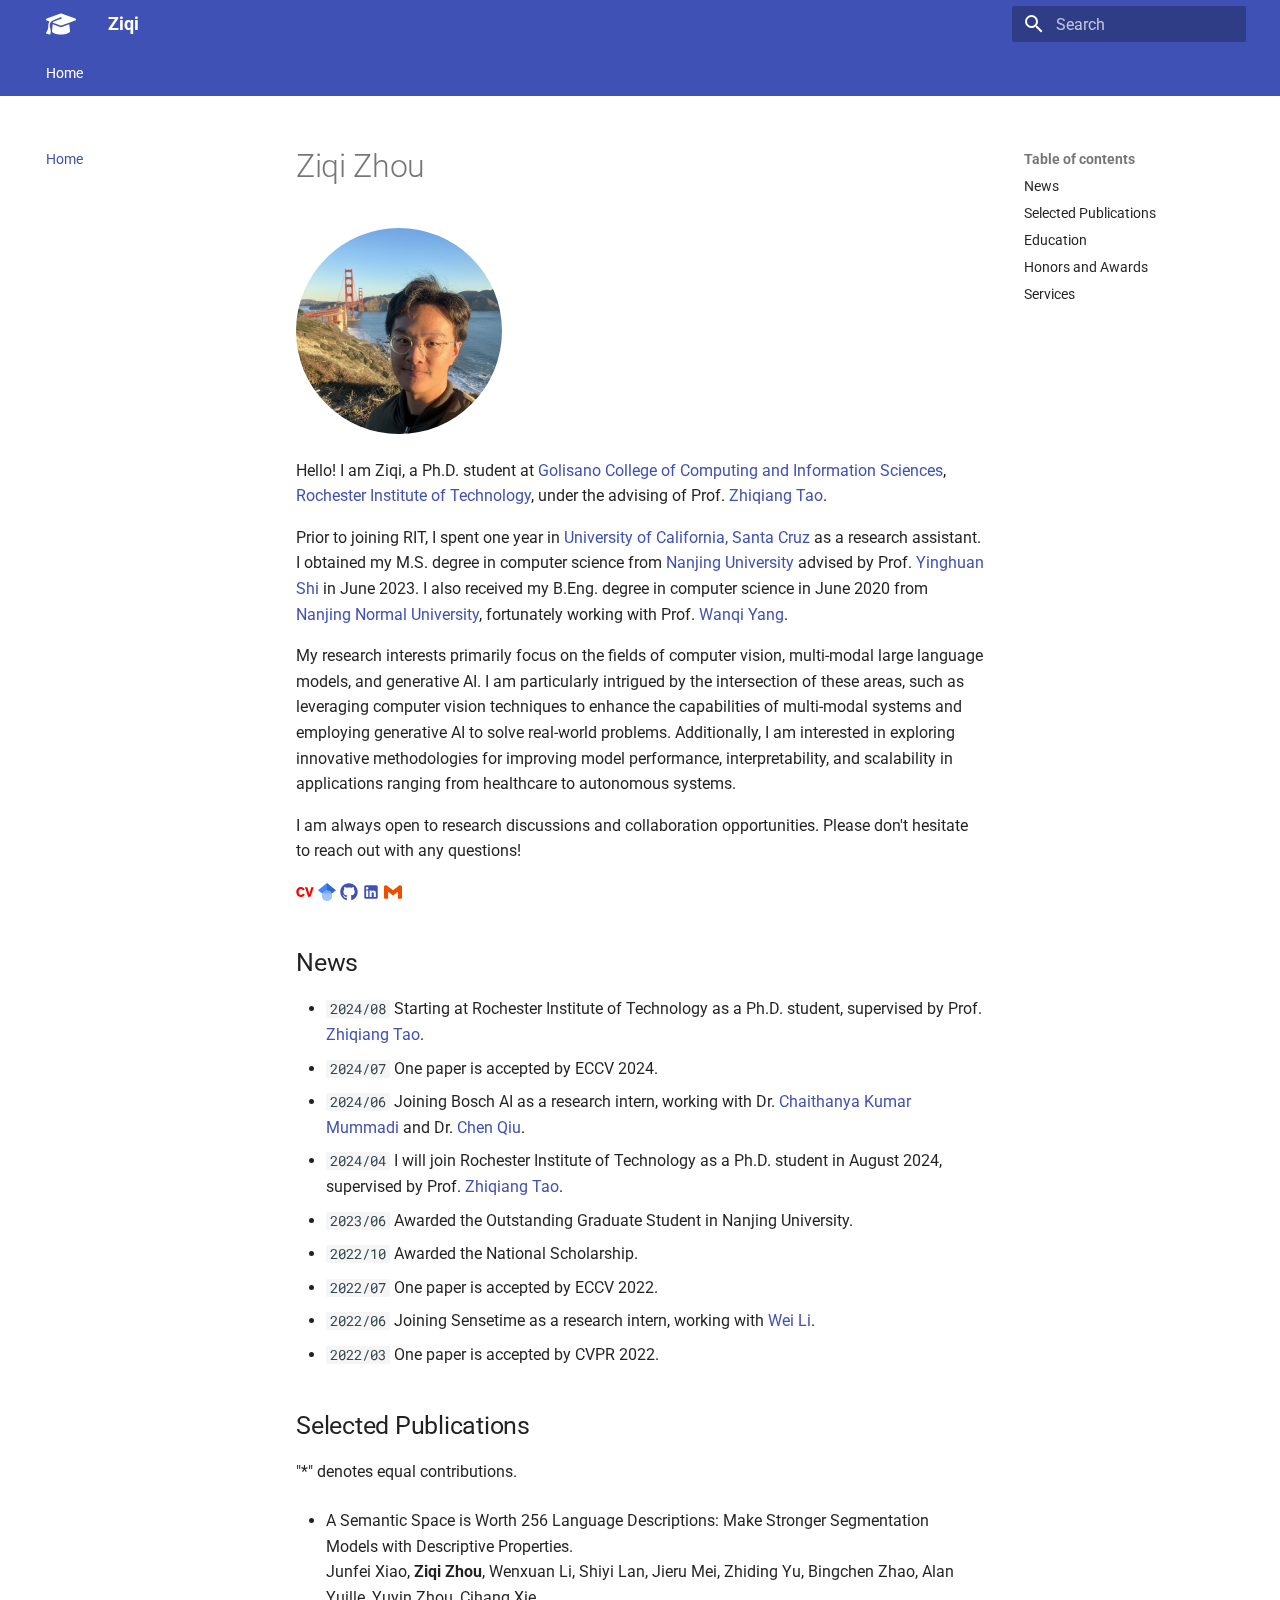
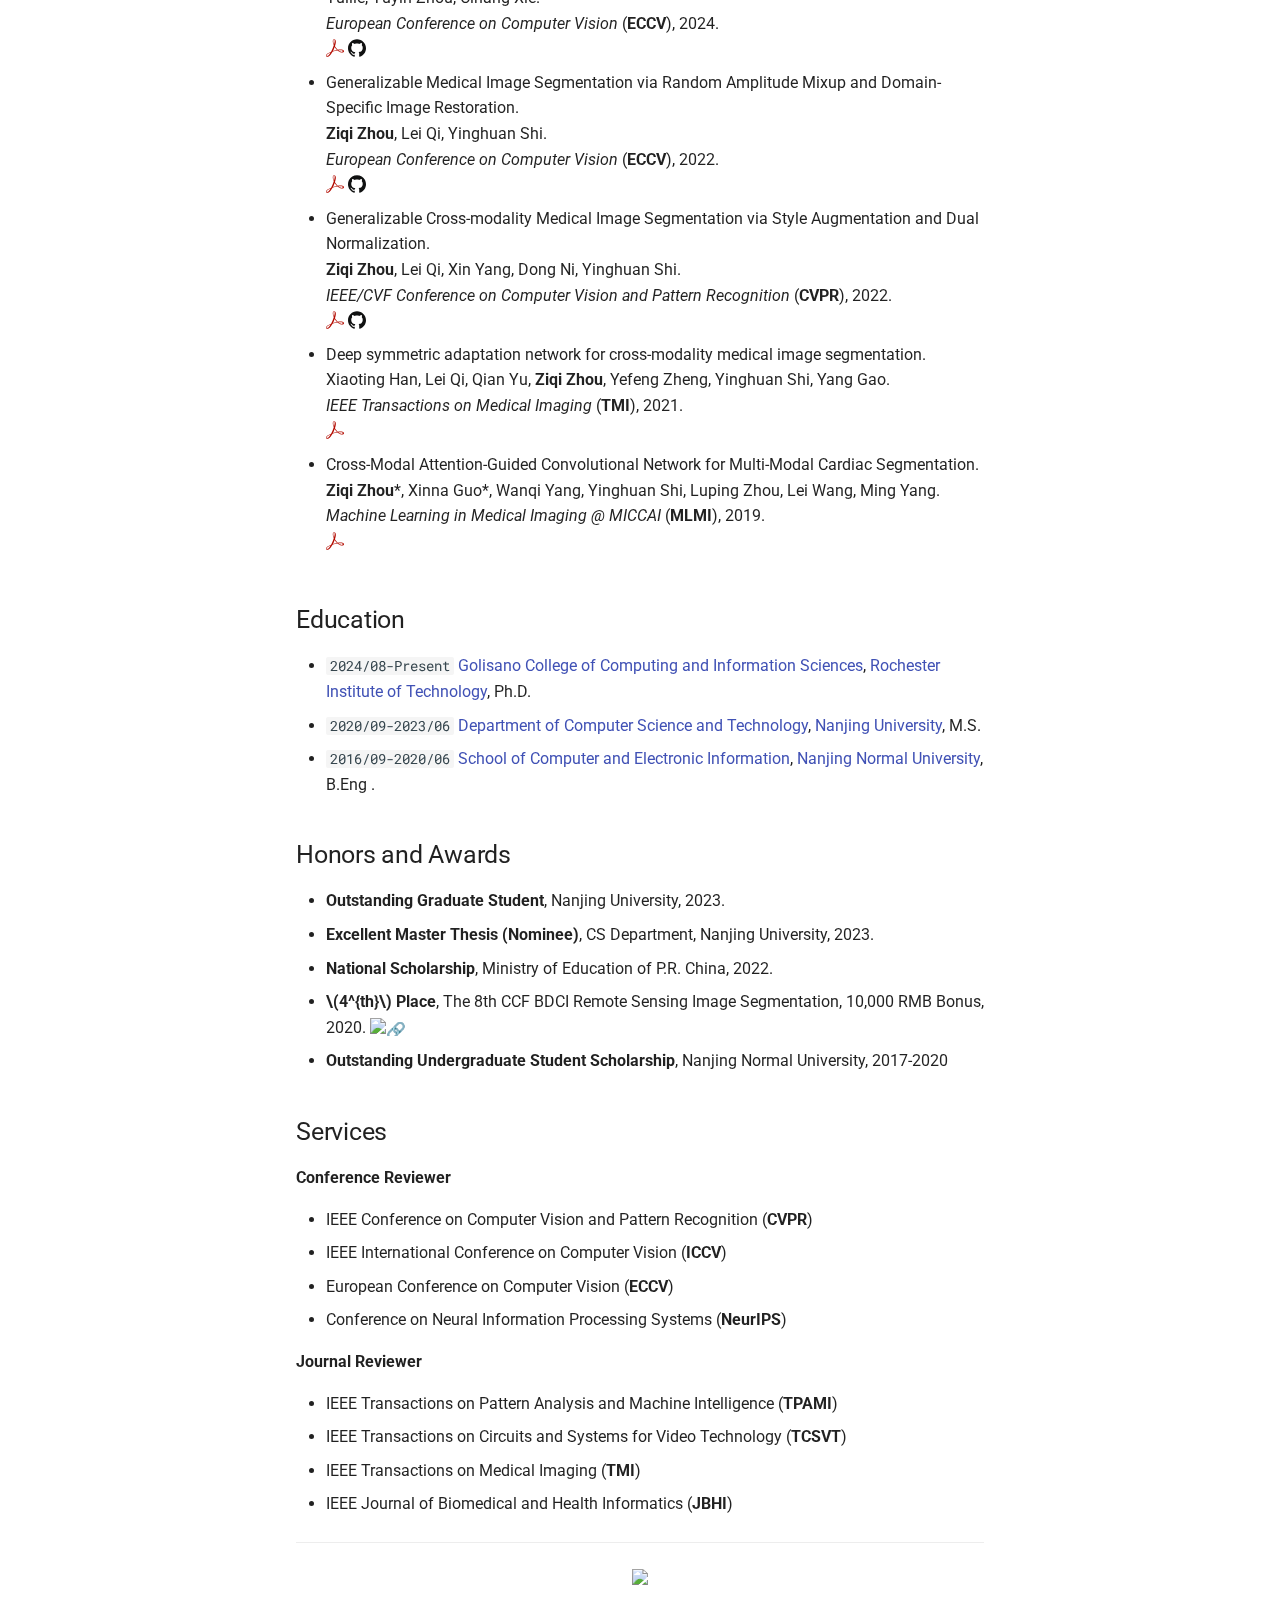
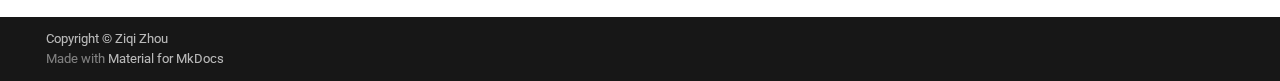
==== commit c3102db5: "update page" ====
--- a/index.html
+++ b/index.html
@@ -1 +1,3 @@
-<!doctype html><html lang=en class=no-js> <head><meta charset=utf-8><meta name=viewport content="width=device-width,initial-scale=1"><meta name=description content="Ziqi's Homepage"><meta name=author content="Ziqi Zhou"><link href=https://zzzqzhou.github.io/ rel=canonical><link rel=icon href=icons/RIT-00070A_RGB_TM.svg><meta name=generator content="mkdocs-1.6.1, mkdocs-material-9.5.35"><title>Ziqi</title><link rel=stylesheet href=assets/stylesheets/main.35f28582.min.css><link rel=preconnect href=https://fonts.gstatic.com crossorigin><link rel=stylesheet href="https://fonts.googleapis.com/css?family=Roboto:300,300i,400,400i,700,700i%7CRoboto+Mono:400,400i,700,700i&display=fallback"><style>:root{--md-text-font:"Roboto";--md-code-font:"Roboto Mono"}</style><link rel=stylesheet href=stylesheets/extra.css><script>__md_scope=new URL(".",location),__md_hash=e=>[...e].reduce(((e,_)=>(e<<5)-e+_.charCodeAt(0)),0),__md_get=(e,_=localStorage,t=__md_scope)=>JSON.parse(_.getItem(t.pathname+"."+e)),__md_set=(e,_,t=localStorage,a=__md_scope)=>{try{t.setItem(a.pathname+"."+e,JSON.stringify(_))}catch(e){}}</script></head> <body dir=ltr> <input class=md-toggle data-md-toggle=drawer type=checkbox id=__drawer autocomplete=off> <input class=md-toggle data-md-toggle=search type=checkbox id=__search autocomplete=off> <label class=md-overlay for=__drawer></label> <div data-md-component=skip> <a href=#ziqi-zhou class=md-skip> Skip to content </a> </div> <div data-md-component=announce> </div> <header class=md-header data-md-component=header> <nav class="md-header__inner md-grid" aria-label=Header> <a href=. title=Ziqi class="md-header__button md-logo" aria-label=Ziqi data-md-component=logo> <svg xmlns=http://www.w3.org/2000/svg viewbox="0 0 640 512"><!-- Font Awesome Free 6.6.0 by @fontawesome - https://fontawesome.com License - https://fontawesome.com/license/free (Icons: CC BY 4.0, Fonts: SIL OFL 1.1, Code: MIT License) Copyright 2024 Fonticons, Inc.--><path d="M320 32c-8.1 0-16.1 1.4-23.7 4.1L15.8 137.4C6.3 140.9 0 149.9 0 160s6.3 19.1 15.8 22.6l57.9 20.9C57.3 229.3 48 259.8 48 291.9V320c0 28.4-10.8 57.7-22.3 80.8-6.5 13-13.9 25.8-22.5 37.6-3.2 4.3-4.1 9.9-2.3 15s6 8.9 11.2 10.2l64 16c4.2 1.1 8.7.3 12.4-2s6.3-6.1 7.1-10.4c8.6-42.8 4.3-81.2-2.1-108.7-3.2-14.2-7.5-28.7-13.5-42v-24.6c0-30.2 10.2-58.7 27.9-81.5 12.9-15.5 29.6-28 49.2-35.7l157-61.7c8.2-3.2 17.5.8 20.7 9s-.8 17.5-9 20.7l-157 61.7c-12.4 4.9-23.3 12.4-32.2 21.6l159.6 57.6c7.6 2.7 15.6 4.1 23.7 4.1s16.1-1.4 23.7-4.1l280.6-101c9.5-3.4 15.8-12.5 15.8-22.6s-6.3-19.1-15.8-22.6L343.7 36.1c-7.6-2.7-15.6-4.1-23.7-4.1M128 408c0 35.3 86 72 192 72s192-36.7 192-72l-15.3-145.4L354.5 314c-11.1 4-22.8 6-34.5 6s-23.5-2-34.5-6l-142.2-51.4z"/></svg> </a> <label class="md-header__button md-icon" for=__drawer> <svg xmlns=http://www.w3.org/2000/svg viewbox="0 0 24 24"><path d="M3 6h18v2H3zm0 5h18v2H3zm0 5h18v2H3z"/></svg> </label> <div class=md-header__title data-md-component=header-title> <div class=md-header__ellipsis> <div class=md-header__topic> <span class=md-ellipsis> Ziqi </span> </div> <div class=md-header__topic data-md-component=header-topic> <span class=md-ellipsis> Home </span> </div> </div> </div> <script>var palette=__md_get("__palette");if(palette&&palette.color){if("(prefers-color-scheme)"===palette.color.media){var media=matchMedia("(prefers-color-scheme: light)"),input=document.querySelector(media.matches?"[data-md-color-media='(prefers-color-scheme: light)']":"[data-md-color-media='(prefers-color-scheme: dark)']");palette.color.media=input.getAttribute("data-md-color-media"),palette.color.scheme=input.getAttribute("data-md-color-scheme"),palette.color.primary=input.getAttribute("data-md-color-primary"),palette.color.accent=input.getAttribute("data-md-color-accent")}for(var[key,value]of Object.entries(palette.color))document.body.setAttribute("data-md-color-"+key,value)}</script> <label class="md-header__button md-icon" for=__search> <svg xmlns=http://www.w3.org/2000/svg viewbox="0 0 24 24"><path d="M9.5 3A6.5 6.5 0 0 1 16 9.5c0 1.61-.59 3.09-1.56 4.23l.27.27h.79l5 5-1.5 1.5-5-5v-.79l-.27-.27A6.52 6.52 0 0 1 9.5 16 6.5 6.5 0 0 1 3 9.5 6.5 6.5 0 0 1 9.5 3m0 2C7 5 5 7 5 9.5S7 14 9.5 14 14 12 14 9.5 12 5 9.5 5"/></svg> </label> <div class=md-search data-md-component=search role=dialog> <label class=md-search__overlay for=__search></label> <div class=md-search__inner role=search> <form class=md-search__form name=search> <input type=text class=md-search__input name=query aria-label=Search placeholder=Search autocapitalize=off autocorrect=off autocomplete=off spellcheck=false data-md-component=search-query required> <label class="md-search__icon md-icon" for=__search> <svg xmlns=http://www.w3.org/2000/svg viewbox="0 0 24 24"><path d="M9.5 3A6.5 6.5 0 0 1 16 9.5c0 1.61-.59 3.09-1.56 4.23l.27.27h.79l5 5-1.5 1.5-5-5v-.79l-.27-.27A6.52 6.52 0 0 1 9.5 16 6.5 6.5 0 0 1 3 9.5 6.5 6.5 0 0 1 9.5 3m0 2C7 5 5 7 5 9.5S7 14 9.5 14 14 12 14 9.5 12 5 9.5 5"/></svg> <svg xmlns=http://www.w3.org/2000/svg viewbox="0 0 24 24"><path d="M20 11v2H8l5.5 5.5-1.42 1.42L4.16 12l7.92-7.92L13.5 5.5 8 11z"/></svg> </label> <nav class=md-search__options aria-label=Search> <button type=reset class="md-search__icon md-icon" title=Clear aria-label=Clear tabindex=-1> <svg xmlns=http://www.w3.org/2000/svg viewbox="0 0 24 24"><path d="M19 6.41 17.59 5 12 10.59 6.41 5 5 6.41 10.59 12 5 17.59 6.41 19 12 13.41 17.59 19 19 17.59 13.41 12z"/></svg> </button> </nav> </form> <div class=md-search__output> <div class=md-search__scrollwrap tabindex=0 data-md-scrollfix> <div class=md-search-result data-md-component=search-result> <div class=md-search-result__meta> Initializing search </div> <ol class=md-search-result__list role=presentation></ol> </div> </div> </div> </div> </div> </nav> </header> <div class=md-container data-md-component=container> <nav class=md-tabs aria-label=Tabs data-md-component=tabs> <div class=md-grid> <ul class=md-tabs__list> <li class="md-tabs__item md-tabs__item--active"> <a href=. class=md-tabs__link> Home </a> </li> </ul> </div> </nav> <main class=md-main data-md-component=main> <div class="md-main__inner md-grid"> <div class="md-sidebar md-sidebar--primary" data-md-component=sidebar data-md-type=navigation> <div class=md-sidebar__scrollwrap> <div class=md-sidebar__inner> <nav class="md-nav md-nav--primary md-nav--lifted" aria-label=Navigation data-md-level=0> <label class=md-nav__title for=__drawer> <a href=. title=Ziqi class="md-nav__button md-logo" aria-label=Ziqi data-md-component=logo> <svg xmlns=http://www.w3.org/2000/svg viewbox="0 0 640 512"><!-- Font Awesome Free 6.6.0 by @fontawesome - https://fontawesome.com License - https://fontawesome.com/license/free (Icons: CC BY 4.0, Fonts: SIL OFL 1.1, Code: MIT License) Copyright 2024 Fonticons, Inc.--><path d="M320 32c-8.1 0-16.1 1.4-23.7 4.1L15.8 137.4C6.3 140.9 0 149.9 0 160s6.3 19.1 15.8 22.6l57.9 20.9C57.3 229.3 48 259.8 48 291.9V320c0 28.4-10.8 57.7-22.3 80.8-6.5 13-13.9 25.8-22.5 37.6-3.2 4.3-4.1 9.9-2.3 15s6 8.9 11.2 10.2l64 16c4.2 1.1 8.7.3 12.4-2s6.3-6.1 7.1-10.4c8.6-42.8 4.3-81.2-2.1-108.7-3.2-14.2-7.5-28.7-13.5-42v-24.6c0-30.2 10.2-58.7 27.9-81.5 12.9-15.5 29.6-28 49.2-35.7l157-61.7c8.2-3.2 17.5.8 20.7 9s-.8 17.5-9 20.7l-157 61.7c-12.4 4.9-23.3 12.4-32.2 21.6l159.6 57.6c7.6 2.7 15.6 4.1 23.7 4.1s16.1-1.4 23.7-4.1l280.6-101c9.5-3.4 15.8-12.5 15.8-22.6s-6.3-19.1-15.8-22.6L343.7 36.1c-7.6-2.7-15.6-4.1-23.7-4.1M128 408c0 35.3 86 72 192 72s192-36.7 192-72l-15.3-145.4L354.5 314c-11.1 4-22.8 6-34.5 6s-23.5-2-34.5-6l-142.2-51.4z"/></svg> </a> Ziqi </label> <ul class=md-nav__list data-md-scrollfix> <li class="md-nav__item md-nav__item--active"> <input class="md-nav__toggle md-toggle" type=checkbox id=__toc> <label class="md-nav__link md-nav__link--active" for=__toc> <span class=md-ellipsis> Home </span> <span class="md-nav__icon md-icon"></span> </label> <a href=. class="md-nav__link md-nav__link--active"> <span class=md-ellipsis> Home </span> </a> <nav class="md-nav md-nav--secondary" aria-label="Table of contents"> <label class=md-nav__title for=__toc> <span class="md-nav__icon md-icon"></span> Table of contents </label> <ul class=md-nav__list data-md-component=toc data-md-scrollfix> <li class=md-nav__item> <a href=#biography class=md-nav__link> <span class=md-ellipsis> Biography </span> </a> </li> <li class=md-nav__item> <a href=#news class=md-nav__link> <span class=md-ellipsis> News </span> </a> </li> <li class=md-nav__item> <a href=#education class=md-nav__link> <span class=md-ellipsis> Education </span> </a> </li> <li class=md-nav__item> <a href=#selected-publications class=md-nav__link> <span class=md-ellipsis> Selected Publications </span> </a> </li> <li class=md-nav__item> <a href=#honors-and-awards class=md-nav__link> <span class=md-ellipsis> Honors and Awards </span> </a> </li> <li class=md-nav__item> <a href=#services class=md-nav__link> <span class=md-ellipsis> Services </span> </a> </li> </ul> </nav> </li> </ul> </nav> </div> </div> </div> <div class="md-sidebar md-sidebar--secondary" data-md-component=sidebar data-md-type=toc> <div class=md-sidebar__scrollwrap> <div class=md-sidebar__inner> <nav class="md-nav md-nav--secondary" aria-label="Table of contents"> <label class=md-nav__title for=__toc> <span class="md-nav__icon md-icon"></span> Table of contents </label> <ul class=md-nav__list data-md-component=toc data-md-scrollfix> <li class=md-nav__item> <a href=#biography class=md-nav__link> <span class=md-ellipsis> Biography </span> </a> </li> <li class=md-nav__item> <a href=#news class=md-nav__link> <span class=md-ellipsis> News </span> </a> </li> <li class=md-nav__item> <a href=#education class=md-nav__link> <span class=md-ellipsis> Education </span> </a> </li> <li class=md-nav__item> <a href=#selected-publications class=md-nav__link> <span class=md-ellipsis> Selected Publications </span> </a> </li> <li class=md-nav__item> <a href=#honors-and-awards class=md-nav__link> <span class=md-ellipsis> Honors and Awards </span> </a> </li> <li class=md-nav__item> <a href=#services class=md-nav__link> <span class=md-ellipsis> Services </span> </a> </li> </ul> </nav> </div> </div> </div> <div class=md-content data-md-component=content> <article class="md-content__inner md-typeset"> <h1 id=ziqi-zhou>Ziqi Zhou</h1> <!-- <img id="img"  src="./imgs/Ziqi_sketch.png" onMouseOver="mo()" onMouseOut="mout()" width="200"/> --> <p><img style=width:30%;max-width:30%;border-radius:50% alt="profile photo" src=./imgs/ZZQ.jpg></p> <p> Ph.D. student at <a href=https://www.rit.edu/computing/ >Golisano College of Computing and Information Sciences</a>, <a href=https://www.rit.edu/ >Rochester Institute of Technology</a>, United States </p> <p><a href=./files/Ziqi_Zhou_CV.pdf><span class="twemoji cv"><?xml version="1.0" encoding="UTF-8" standalone="no"?> <svg xmlns:dc=http://purl.org/dc/elements/1.1/ xmlns:cc=http://creativecommons.org/ns# xmlns:rdf=http://www.w3.org/1999/02/22-rdf-syntax-ns# xmlns:svg=http://www.w3.org/2000/svg xmlns=http://www.w3.org/2000/svg xmlns:sodipodi=http://sodipodi.sourceforge.net/DTD/sodipodi-0.dtd xmlns:inkscape=http://www.inkscape.org/namespaces/inkscape width=512 height=512 viewbox="0 0 512 512" version=1.1 id=svg8 inkscape:version="1.0 (1.0+r73+1)" sodipodi:docname=cv.svg> <title id=title833>CV</title> <defs id=defs2 /> <sodipodi:namedview scale-x=1 id=base pagecolor=#ffffff bordercolor=#666666 borderopacity=1.0 inkscape:pageopacity=0.0 inkscape:pageshadow=2 inkscape:zoom=0.75 inkscape:cx=256 inkscape:cy=256 inkscape:document-units=px inkscape:current-layer=layer6 inkscape:document-rotation=0 showgrid=true units=px showguides=true inkscape:guide-bbox=true inkscape:window-width=1315 inkscape:window-height=713 inkscape:window-x=51 inkscape:window-y=27 inkscape:window-maximized=1> <inkscape:grid type=xygrid id=grid10 empspacing=4 /> <sodipodi:guide position=511.99998,64 orientation=0,1 id=guide23 inkscape:label=baseline inkscape:locked=true inkscape:color=rgb(0,0,255) /> </sodipodi:namedview> <metadata id=metadata5> <rdf:rdf> <cc:work rdf:about> <dc:format>image/svg+xml</dc:format> <dc:type rdf:resource=http://purl.org/dc/dcmitype/StillImage /> <dc:title>CV</dc:title> <cc:license rdf:resource=http://scripts.sil.org/OFL /> <dc:subject> <rdf:bag> <rdf:li>CV</rdf:li> </rdf:bag> </dc:subject> </cc:work> <cc:license rdf:about=http://scripts.sil.org/OFL> <cc:permits rdf:resource=http://scripts.sil.org/pub/OFL/Reproduction /> <cc:permits rdf:resource=http://scripts.sil.org/pub/OFL/Distribution /> <cc:permits rdf:resource=http://scripts.sil.org/pub/OFL/Embedding /> <cc:permits rdf:resource=http://scripts.sil.org/pub/OFL/DerivativeWorks /> <cc:requires rdf:resource=http://scripts.sil.org/pub/OFL/Notice /> <cc:requires rdf:resource=http://scripts.sil.org/pub/OFL/Attribution /> <cc:requires rdf:resource=http://scripts.sil.org/pub/OFL/ShareAlike /> <cc:requires rdf:resource=http://scripts.sil.org/pub/OFL/DerivativeRenaming /> <cc:requires rdf:resource=http://scripts.sil.org/pub/OFL/BundlingWhenSelling /> </cc:license> </rdf:rdf> </metadata> <g inkscape:groupmode=layer id=layer6 inkscape:label=icon> <path style=stroke-width:0.07717 id=path2 d="m 249.17973,328.32402 c -9.78758,15.38441 -19.17851,30.4337 -40.22128,45.05521 -11.25687,7.89055 -37.16464,23.30604 -73.9908,23.30604 -70.258325,0 -126.9676516,-51.07979 -126.9676516,-140.88446 0,-78.48565 53.3447156,-140.48607 128.4662816,-140.48607 30.4337,0 57.47396,10.52167 77.38654,26.30447 18.41392,14.65033 27.03796,29.30348 34.56291,42.45573 l -52.58013,26.27338 c -3.76134,-8.62631 -8.28954,-17.64933 -19.91259,-27.40585 -12.78437,-10.15549 -25.53991,-13.15224 -36.45998,-13.15224 -42.821335,0 -65.364452,39.82459 -65.364452,84.14459 0,58.23852 29.700162,87.14305 65.364452,87.14305 34.5629,0 48.47976,-24.0418 57.47396,-39.42563 l 52.24332,26.67235 z M 433.37382,123.57317 H 504 L 411.96314,388.7947 H 344.36647 L 253.46212,123.57317 h 70.62446 l 54.84337,188.60017 z"/> </g> </svg> </span></a> <a href="https://scholar.google.com/citations?user=fSIalncAAAAJ&hl=en"><span class=twemoji><svg height=2500 width=2500 xmlns=http://www.w3.org/2000/svg viewbox="0 0 512 512"><g fill=none fill-rule=evenodd><path fill=#4285f4 d="M256 411.12L0 202.667 256 0z"/><path fill=#356ac3 d="M256 411.12l256-208.453L256 0z"/><circle cx=256 cy=362.667 fill=#a0c3ff r=149.333 /><path fill=#76a7fa d="M121.037 298.667c23.968-50.453 75.392-85.334 134.963-85.334s110.995 34.881 134.963 85.334H121.037z"/></g></svg></span></a> <a href=https://github.com/zzzqzhou><span class=twemoji><svg xmlns=http://www.w3.org/2000/svg viewbox="0 0 496 512"><!-- Font Awesome Free 6.6.0 by @fontawesome - https://fontawesome.com License - https://fontawesome.com/license/free (Icons: CC BY 4.0, Fonts: SIL OFL 1.1, Code: MIT License) Copyright 2024 Fonticons, Inc.--><path d="M165.9 397.4c0 2-2.3 3.6-5.2 3.6-3.3.3-5.6-1.3-5.6-3.6 0-2 2.3-3.6 5.2-3.6 3-.3 5.6 1.3 5.6 3.6m-31.1-4.5c-.7 2 1.3 4.3 4.3 4.9 2.6 1 5.6 0 6.2-2s-1.3-4.3-4.3-5.2c-2.6-.7-5.5.3-6.2 2.3m44.2-1.7c-2.9.7-4.9 2.6-4.6 4.9.3 2 2.9 3.3 5.9 2.6 2.9-.7 4.9-2.6 4.6-4.6-.3-1.9-3-3.2-5.9-2.9M244.8 8C106.1 8 0 113.3 0 252c0 110.9 69.8 205.8 169.5 239.2 12.8 2.3 17.3-5.6 17.3-12.1 0-6.2-.3-40.4-.3-61.4 0 0-70 15-84.7-29.8 0 0-11.4-29.1-27.8-36.6 0 0-22.9-15.7 1.6-15.4 0 0 24.9 2 38.6 25.8 21.9 38.6 58.6 27.5 72.9 20.9 2.3-16 8.8-27.1 16-33.7-55.9-6.2-112.3-14.3-112.3-110.5 0-27.5 7.6-41.3 23.6-58.9-2.6-6.5-11.1-33.3 2.6-67.9 20.9-6.5 69 27 69 27 20-5.6 41.5-8.5 62.8-8.5s42.8 2.9 62.8 8.5c0 0 48.1-33.6 69-27 13.7 34.7 5.2 61.4 2.6 67.9 16 17.7 25.8 31.5 25.8 58.9 0 96.5-58.9 104.2-114.8 110.5 9.2 7.9 17 22.9 17 46.4 0 33.7-.3 75.4-.3 83.6 0 6.5 4.6 14.4 17.3 12.1C428.2 457.8 496 362.9 496 252 496 113.3 383.5 8 244.8 8M97.2 352.9c-1.3 1-1 3.3.7 5.2 1.6 1.6 3.9 2.3 5.2 1 1.3-1 1-3.3-.7-5.2-1.6-1.6-3.9-2.3-5.2-1m-10.8-8.1c-.7 1.3.3 2.9 2.3 3.9 1.6 1 3.6.7 4.3-.7.7-1.3-.3-2.9-2.3-3.9-2-.6-3.6-.3-4.3.7m32.4 35.6c-1.6 1.3-1 4.3 1.3 6.2 2.3 2.3 5.2 2.6 6.5 1 1.3-1.3.7-4.3-1.3-6.2-2.2-2.3-5.2-2.6-6.5-1m-11.4-14.7c-1.6 1-1.6 3.6 0 5.9s4.3 3.3 5.6 2.3c1.6-1.3 1.6-3.9 0-6.2-1.4-2.3-4-3.3-5.6-2"/></svg></span></a> <a href=https://www.linkedin.com/in/ziqi-zhou-067546138/ ><span class=twemoji><svg xmlns=http://www.w3.org/2000/svg viewbox="0 0 24 24"><path d="M19 3a2 2 0 0 1 2 2v14a2 2 0 0 1-2 2H5a2 2 0 0 1-2-2V5a2 2 0 0 1 2-2zm-.5 15.5v-5.3a3.26 3.26 0 0 0-3.26-3.26c-.85 0-1.84.52-2.32 1.3v-1.11h-2.79v8.37h2.79v-4.93c0-.77.62-1.4 1.39-1.4a1.4 1.4 0 0 1 1.4 1.4v4.93zM6.88 8.56a1.68 1.68 0 0 0 1.68-1.68c0-.93-.75-1.69-1.68-1.69a1.69 1.69 0 0 0-1.69 1.69c0 .93.76 1.68 1.69 1.68m1.39 9.94v-8.37H5.5v8.37z"/></svg></span></a> <a href=mailto:ziqi.zhou.cs@gmail.com><span class="twemoji gmail"><svg xmlns=http://www.w3.org/2000/svg viewbox="0 0 24 24"><path d="M24 5.457v13.909c0 .904-.732 1.636-1.636 1.636h-3.819V11.73L12 16.64l-6.545-4.91v9.273H1.636A1.636 1.636 0 0 1 0 19.366V5.457c0-2.023 2.309-3.178 3.927-1.964L5.455 4.64 12 9.548l6.545-4.91 1.528-1.145C21.69 2.28 24 3.434 24 5.457"/></svg></span></a></p> <h2 id=biography><strong>Biography</strong></h2> <p>Hello! I am Ziqi, a Ph.D. student at <a href=https://www.rit.edu/computing/ >Golisano College of Computing and Information Sciences</a>, <a href=https://www.rit.edu/ >Rochester Institute of Technology</a>, under the advising of Prof. <a href=https://ztao.cc/ >Zhiqiang Tao</a>. </p> <p>Prior to joining RIT, I spent one year in <a href=https://www.ucsc.edu/ >University of California, Santa Cruz</a> as a research assistant. I obtained my M.S. degree in computer science from <a href=https://www.nju.edu.cn/ >Nanjing University</a> advised by Prof. <a href=https://cs.nju.edu.cn/shiyh/ >Yinghuan Shi</a> in June 2023. I also received my B.Eng. degree in computer science in June 2020 from <a href=https://www.njnu.edu.cn/ >Nanjing Normal University</a>, fortunately working with Prof. <a href=https://cs.nju.edu.cn/rl/people/yangwq/index.htm>Wanqi Yang</a>.</p> <p>I am interested in computer vision, multi-modal large language models and generative AI.</p> <h2 id=news><strong>News</strong></h2> <ul> <li><code>2024/08</code> Starting at Rochester Institute of Technology as a Ph.D. student, supervised by Prof. <a href=https://ztao.cc/ >Zhiqiang Tao</a>.</li> <li><code>2024/07</code> One paper is accepted by ECCV 2024.</li> <li><code>2024/06</code> Joining Bosch AI as a research intern, working with Dr. <a href="https://scholar.google.com/citations?user=XJLtaG4AAAAJ&hl=en">Chaithanya Kumar Mummadi</a> and Dr. <a href="https://scholar.google.com/citations?user=uX5Y9XUAAAAJ&hl=en">Chen Qiu</a>.</li> <li><code>2024/04</code> I will join Rochester Institute of Technology as a Ph.D. student in August 2024, supervised by Prof. <a href=https://ztao.cc/ >Zhiqiang Tao</a>.</li> <li><code>2023/06</code> Awarded the Outstanding Graduate Student in Nanjing University.</li> <li><code>2022/10</code> Awarded the National Scholarship.</li> <li><code>2022/07</code> One paper is accepted by ECCV 2022.</li> <li><code>2022/06</code> Joining Sensetime as a research intern, working with <a href=https://bigballon.github.io/ >Wei Li</a>.</li> <li><code>2022/03</code> One paper is accepted by CVPR 2022.</li> </ul> <h2 id=education><strong>Education</strong></h2> <ul> <li><code>2024/08-Present</code> <a href=https://www.rit.edu/computing/ >Golisano College of Computing and Information Sciences</a>, <a href=https://www.rit.edu/ >Rochester Institute of Technology</a>, Ph.D.</li> <li><code>2020/09-2023/06</code> <a href=https://cs.nju.edu.cn/ >Department of Computer Science and Technology</a>, <a href=http://www.nju.edu.cn/ >Nanjing University</a>, M.S.</li> <li><code>2016/09-2020/06</code> <a href=http://ceai.njnu.edu.cn/ >School of Computer and Electronic Information</a>, <a href=http://www.njnu.edu.cn/ >Nanjing Normal University</a>, B.Eng .</li> </ul> <h2 id=selected-publications><strong>Selected Publications</strong></h2> <p>"*" indicates the equal contribution</p> <ul> <li> <p>A Semantic Space is Worth 256 Language Descriptions: Make Stronger Segmentation Models with Descriptive Properties. <br>Junfei Xiao, <strong>Ziqi Zhou</strong>, Wenxuan Li, Shiyi Lan, Jieru Mei, Zhiding Yu, Bingchen Zhao, Alan Yuille, Yuyin Zhou, Cihang Xie. <br><i>European Conference on Computer Vision</i> (<strong>ECCV</strong>), 2024. <br><a href=https://arxiv.org/pdf/2312.13764.pdf><span class="twemoji pdf"><svg xmlns=http://www.w3.org/2000/svg viewbox="0 0 24 24"><path d="M23.63 15.3c-.71-.745-2.166-1.17-4.224-1.17-1.1 0-2.377.106-3.761.354a19.4 19.4 0 0 1-2.307-2.661c-.532-.71-.994-1.49-1.42-2.236.817-2.484 1.207-4.507 1.207-5.962 0-1.632-.603-3.336-2.342-3.336-.532 0-1.065.32-1.349.781-.78 1.384-.425 4.4.923 7.381a60 60 0 0 1-1.703 4.507c-.568 1.349-1.207 2.733-1.917 4.01C2.834 18.53.314 20.34.03 21.758c-.106.533.071 1.03.462 1.42.142.107.639.533 1.49.533 2.59 0 5.323-4.188 6.707-6.707 1.065-.355 2.13-.71 3.194-.994a35 35 0 0 1 3.407-.745c2.732 2.448 5.145 2.839 6.352 2.839 1.49 0 2.023-.604 2.2-1.1.32-.64.106-1.349-.213-1.704zm-1.42 1.03c-.107.532-.64.887-1.384.887-.213 0-.39-.036-.604-.071-1.348-.32-2.626-.994-3.903-2.059a18 18 0 0 1 2.98-.248c.746 0 1.385.035 1.81.142.497.106 1.278.426 1.1 1.348zm-7.524-1.668a38 38 0 0 0-2.945.674 40 40 0 0 0-2.52.745 40 40 0 0 0 1.207-2.555c.426-.994.78-2.023 1.136-2.981.354.603.745 1.207 1.135 1.739a50 50 0 0 0 1.987 2.378M10.038 1.46a.77.77 0 0 1 .674-.425c.745 0 .887.851.887 1.526 0 1.135-.355 2.874-.958 4.861-1.03-2.768-1.1-5.074-.603-5.962M6.134 17.997c-1.81 2.981-3.549 4.826-4.613 4.826a.87.87 0 0 1-.532-.177c-.213-.213-.32-.461-.249-.745.213-1.065 2.271-2.555 5.394-3.904"/></svg></span></a> <a href=https://github.com/lambert-x/ProLab><span class="twemoji github"><svg xmlns=http://www.w3.org/2000/svg viewbox="0 0 24 24"><path d="M12 .297c-6.63 0-12 5.373-12 12 0 5.303 3.438 9.8 8.205 11.385.6.113.82-.258.82-.577 0-.285-.01-1.04-.015-2.04-3.338.724-4.042-1.61-4.042-1.61C4.422 18.07 3.633 17.7 3.633 17.7c-1.087-.744.084-.729.084-.729 1.205.084 1.838 1.236 1.838 1.236 1.07 1.835 2.809 1.305 3.495.998.108-.776.417-1.305.76-1.605-2.665-.3-5.466-1.332-5.466-5.93 0-1.31.465-2.38 1.235-3.22-.135-.303-.54-1.523.105-3.176 0 0 1.005-.322 3.3 1.23.96-.267 1.98-.399 3-.405 1.02.006 2.04.138 3 .405 2.28-1.552 3.285-1.23 3.285-1.23.645 1.653.24 2.873.12 3.176.765.84 1.23 1.91 1.23 3.22 0 4.61-2.805 5.625-5.475 5.92.42.36.81 1.096.81 2.22 0 1.606-.015 2.896-.015 3.286 0 .315.21.69.825.57C20.565 22.092 24 17.592 24 12.297c0-6.627-5.373-12-12-12"/></svg></span></a></p> </li> <li> <p>Generalizable Medical Image Segmentation via Random Amplitude Mixup and Domain-Specific Image Restoration. <br><strong>Ziqi Zhou</strong>, Lei Qi, Yinghuan Shi. <br><i>European Conference on Computer Vision</i> (<strong>ECCV</strong>), 2022. <br><a href=https://arxiv.org/pdf/2208.03901.pdf><span class="twemoji pdf"><svg xmlns=http://www.w3.org/2000/svg viewbox="0 0 24 24"><path d="M23.63 15.3c-.71-.745-2.166-1.17-4.224-1.17-1.1 0-2.377.106-3.761.354a19.4 19.4 0 0 1-2.307-2.661c-.532-.71-.994-1.49-1.42-2.236.817-2.484 1.207-4.507 1.207-5.962 0-1.632-.603-3.336-2.342-3.336-.532 0-1.065.32-1.349.781-.78 1.384-.425 4.4.923 7.381a60 60 0 0 1-1.703 4.507c-.568 1.349-1.207 2.733-1.917 4.01C2.834 18.53.314 20.34.03 21.758c-.106.533.071 1.03.462 1.42.142.107.639.533 1.49.533 2.59 0 5.323-4.188 6.707-6.707 1.065-.355 2.13-.71 3.194-.994a35 35 0 0 1 3.407-.745c2.732 2.448 5.145 2.839 6.352 2.839 1.49 0 2.023-.604 2.2-1.1.32-.64.106-1.349-.213-1.704zm-1.42 1.03c-.107.532-.64.887-1.384.887-.213 0-.39-.036-.604-.071-1.348-.32-2.626-.994-3.903-2.059a18 18 0 0 1 2.98-.248c.746 0 1.385.035 1.81.142.497.106 1.278.426 1.1 1.348zm-7.524-1.668a38 38 0 0 0-2.945.674 40 40 0 0 0-2.52.745 40 40 0 0 0 1.207-2.555c.426-.994.78-2.023 1.136-2.981.354.603.745 1.207 1.135 1.739a50 50 0 0 0 1.987 2.378M10.038 1.46a.77.77 0 0 1 .674-.425c.745 0 .887.851.887 1.526 0 1.135-.355 2.874-.958 4.861-1.03-2.768-1.1-5.074-.603-5.962M6.134 17.997c-1.81 2.981-3.549 4.826-4.613 4.826a.87.87 0 0 1-.532-.177c-.213-.213-.32-.461-.249-.745.213-1.065 2.271-2.555 5.394-3.904"/></svg></span></a> <a href=https://github.com/zzzqzhou/RAM-DSIR><span class="twemoji github"><svg xmlns=http://www.w3.org/2000/svg viewbox="0 0 24 24"><path d="M12 .297c-6.63 0-12 5.373-12 12 0 5.303 3.438 9.8 8.205 11.385.6.113.82-.258.82-.577 0-.285-.01-1.04-.015-2.04-3.338.724-4.042-1.61-4.042-1.61C4.422 18.07 3.633 17.7 3.633 17.7c-1.087-.744.084-.729.084-.729 1.205.084 1.838 1.236 1.838 1.236 1.07 1.835 2.809 1.305 3.495.998.108-.776.417-1.305.76-1.605-2.665-.3-5.466-1.332-5.466-5.93 0-1.31.465-2.38 1.235-3.22-.135-.303-.54-1.523.105-3.176 0 0 1.005-.322 3.3 1.23.96-.267 1.98-.399 3-.405 1.02.006 2.04.138 3 .405 2.28-1.552 3.285-1.23 3.285-1.23.645 1.653.24 2.873.12 3.176.765.84 1.23 1.91 1.23 3.22 0 4.61-2.805 5.625-5.475 5.92.42.36.81 1.096.81 2.22 0 1.606-.015 2.896-.015 3.286 0 .315.21.69.825.57C20.565 22.092 24 17.592 24 12.297c0-6.627-5.373-12-12-12"/></svg></span></a></p> </li> <li> <p>Generalizable Cross-modality Medical Image Segmentation via Style Augmentation and Dual Normalization. <br><strong>Ziqi Zhou</strong>, Lei Qi, Xin Yang, Dong Ni, Yinghuan Shi. <br><i>IEEE/CVF Conference on Computer Vision and Pattern Recognition</i> (<strong>CVPR</strong>), 2022. <br><a href=https://openaccess.thecvf.com/content/CVPR2022/papers/Zhou_Generalizable_Cross-Modality_Medical_Image_Segmentation_via_Style_Augmentation_and_Dual_CVPR_2022_paper.pdf><span class="twemoji pdf"><svg xmlns=http://www.w3.org/2000/svg viewbox="0 0 24 24"><path d="M23.63 15.3c-.71-.745-2.166-1.17-4.224-1.17-1.1 0-2.377.106-3.761.354a19.4 19.4 0 0 1-2.307-2.661c-.532-.71-.994-1.49-1.42-2.236.817-2.484 1.207-4.507 1.207-5.962 0-1.632-.603-3.336-2.342-3.336-.532 0-1.065.32-1.349.781-.78 1.384-.425 4.4.923 7.381a60 60 0 0 1-1.703 4.507c-.568 1.349-1.207 2.733-1.917 4.01C2.834 18.53.314 20.34.03 21.758c-.106.533.071 1.03.462 1.42.142.107.639.533 1.49.533 2.59 0 5.323-4.188 6.707-6.707 1.065-.355 2.13-.71 3.194-.994a35 35 0 0 1 3.407-.745c2.732 2.448 5.145 2.839 6.352 2.839 1.49 0 2.023-.604 2.2-1.1.32-.64.106-1.349-.213-1.704zm-1.42 1.03c-.107.532-.64.887-1.384.887-.213 0-.39-.036-.604-.071-1.348-.32-2.626-.994-3.903-2.059a18 18 0 0 1 2.98-.248c.746 0 1.385.035 1.81.142.497.106 1.278.426 1.1 1.348zm-7.524-1.668a38 38 0 0 0-2.945.674 40 40 0 0 0-2.52.745 40 40 0 0 0 1.207-2.555c.426-.994.78-2.023 1.136-2.981.354.603.745 1.207 1.135 1.739a50 50 0 0 0 1.987 2.378M10.038 1.46a.77.77 0 0 1 .674-.425c.745 0 .887.851.887 1.526 0 1.135-.355 2.874-.958 4.861-1.03-2.768-1.1-5.074-.603-5.962M6.134 17.997c-1.81 2.981-3.549 4.826-4.613 4.826a.87.87 0 0 1-.532-.177c-.213-.213-.32-.461-.249-.745.213-1.065 2.271-2.555 5.394-3.904"/></svg></span></a> <a href=https://github.com/zzzqzhou/Dual-Normalization><span class="twemoji github"><svg xmlns=http://www.w3.org/2000/svg viewbox="0 0 24 24"><path d="M12 .297c-6.63 0-12 5.373-12 12 0 5.303 3.438 9.8 8.205 11.385.6.113.82-.258.82-.577 0-.285-.01-1.04-.015-2.04-3.338.724-4.042-1.61-4.042-1.61C4.422 18.07 3.633 17.7 3.633 17.7c-1.087-.744.084-.729.084-.729 1.205.084 1.838 1.236 1.838 1.236 1.07 1.835 2.809 1.305 3.495.998.108-.776.417-1.305.76-1.605-2.665-.3-5.466-1.332-5.466-5.93 0-1.31.465-2.38 1.235-3.22-.135-.303-.54-1.523.105-3.176 0 0 1.005-.322 3.3 1.23.96-.267 1.98-.399 3-.405 1.02.006 2.04.138 3 .405 2.28-1.552 3.285-1.23 3.285-1.23.645 1.653.24 2.873.12 3.176.765.84 1.23 1.91 1.23 3.22 0 4.61-2.805 5.625-5.475 5.92.42.36.81 1.096.81 2.22 0 1.606-.015 2.896-.015 3.286 0 .315.21.69.825.57C20.565 22.092 24 17.592 24 12.297c0-6.627-5.373-12-12-12"/></svg></span></a></p> </li> <li> <p>Deep symmetric adaptation network for cross-modality medical image segmentation. <br>Xiaoting Han, Lei Qi, Qian Yu, <strong>Ziqi Zhou</strong>, Yefeng Zheng, Yinghuan Shi, Yang Gao. <br><i>IEEE Transactions on Medical Imaging</i> (<strong>TMI</strong>), 2021. <br><a href=https://arxiv.org/pdf/2101.06853.pdf><span class="twemoji pdf"><svg xmlns=http://www.w3.org/2000/svg viewbox="0 0 24 24"><path d="M23.63 15.3c-.71-.745-2.166-1.17-4.224-1.17-1.1 0-2.377.106-3.761.354a19.4 19.4 0 0 1-2.307-2.661c-.532-.71-.994-1.49-1.42-2.236.817-2.484 1.207-4.507 1.207-5.962 0-1.632-.603-3.336-2.342-3.336-.532 0-1.065.32-1.349.781-.78 1.384-.425 4.4.923 7.381a60 60 0 0 1-1.703 4.507c-.568 1.349-1.207 2.733-1.917 4.01C2.834 18.53.314 20.34.03 21.758c-.106.533.071 1.03.462 1.42.142.107.639.533 1.49.533 2.59 0 5.323-4.188 6.707-6.707 1.065-.355 2.13-.71 3.194-.994a35 35 0 0 1 3.407-.745c2.732 2.448 5.145 2.839 6.352 2.839 1.49 0 2.023-.604 2.2-1.1.32-.64.106-1.349-.213-1.704zm-1.42 1.03c-.107.532-.64.887-1.384.887-.213 0-.39-.036-.604-.071-1.348-.32-2.626-.994-3.903-2.059a18 18 0 0 1 2.98-.248c.746 0 1.385.035 1.81.142.497.106 1.278.426 1.1 1.348zm-7.524-1.668a38 38 0 0 0-2.945.674 40 40 0 0 0-2.52.745 40 40 0 0 0 1.207-2.555c.426-.994.78-2.023 1.136-2.981.354.603.745 1.207 1.135 1.739a50 50 0 0 0 1.987 2.378M10.038 1.46a.77.77 0 0 1 .674-.425c.745 0 .887.851.887 1.526 0 1.135-.355 2.874-.958 4.861-1.03-2.768-1.1-5.074-.603-5.962M6.134 17.997c-1.81 2.981-3.549 4.826-4.613 4.826a.87.87 0 0 1-.532-.177c-.213-.213-.32-.461-.249-.745.213-1.065 2.271-2.555 5.394-3.904"/></svg></span></a></p> </li> <li> <p>Cross-Modal Attention-Guided Convolutional Network for Multi-Modal Cardiac Segmentation. <br><strong>Ziqi Zhou</strong>*, Xinna Guo*, Wanqi Yang, Yinghuan Shi, Luping Zhou, Lei Wang, Ming Yang. <br><i>Machine Learning in Medical Imaging @ MICCAI</i> (<strong>MLMI</strong>), 2019. <br><a href="https://link.springer.com/epdf/10.1007/978-3-030-32692-0_69?shared_access_token=T9afmvt7yZCB9R2LQyijGPe4RwlQNchNByi7wbcMAY6WLlIPECA9aIuN3ug5uDdKhkWnVNtcCj14jPt5bJcigU9pHL5FMCOUHJdx_NpBT33PZz2ifQuLkld5dRcN5_1Dz7Dub3hfALjLsQNya0ggVQ%3D%3D"><span class="twemoji pdf"><svg xmlns=http://www.w3.org/2000/svg viewbox="0 0 24 24"><path d="M23.63 15.3c-.71-.745-2.166-1.17-4.224-1.17-1.1 0-2.377.106-3.761.354a19.4 19.4 0 0 1-2.307-2.661c-.532-.71-.994-1.49-1.42-2.236.817-2.484 1.207-4.507 1.207-5.962 0-1.632-.603-3.336-2.342-3.336-.532 0-1.065.32-1.349.781-.78 1.384-.425 4.4.923 7.381a60 60 0 0 1-1.703 4.507c-.568 1.349-1.207 2.733-1.917 4.01C2.834 18.53.314 20.34.03 21.758c-.106.533.071 1.03.462 1.42.142.107.639.533 1.49.533 2.59 0 5.323-4.188 6.707-6.707 1.065-.355 2.13-.71 3.194-.994a35 35 0 0 1 3.407-.745c2.732 2.448 5.145 2.839 6.352 2.839 1.49 0 2.023-.604 2.2-1.1.32-.64.106-1.349-.213-1.704zm-1.42 1.03c-.107.532-.64.887-1.384.887-.213 0-.39-.036-.604-.071-1.348-.32-2.626-.994-3.903-2.059a18 18 0 0 1 2.98-.248c.746 0 1.385.035 1.81.142.497.106 1.278.426 1.1 1.348zm-7.524-1.668a38 38 0 0 0-2.945.674 40 40 0 0 0-2.52.745 40 40 0 0 0 1.207-2.555c.426-.994.78-2.023 1.136-2.981.354.603.745 1.207 1.135 1.739a50 50 0 0 0 1.987 2.378M10.038 1.46a.77.77 0 0 1 .674-.425c.745 0 .887.851.887 1.526 0 1.135-.355 2.874-.958 4.861-1.03-2.768-1.1-5.074-.603-5.962M6.134 17.997c-1.81 2.981-3.549 4.826-4.613 4.826a.87.87 0 0 1-.532-.177c-.213-.213-.32-.461-.249-.745.213-1.065 2.271-2.555 5.394-3.904"/></svg></span></a></p> </li> </ul> <h2 id=honors-and-awards><strong>Honors and Awards</strong></h2> <ul> <li><strong>Outstanding Graduate Student</strong>, Nanjing University, 2023.</li> <li><strong>Excellent Master Thesis (Nominee)</strong>, CS Department, Nanjing University, 2023.</li> <li><strong>National Scholarship</strong>, Ministry of Education of P.R. China, 2022.</li> <li><strong><span class=arithmatex>\(4^{th}\)</span> Place</strong>, The 8th CCF BDCI Remote Sensing Image Segmentation, 10,000 RMB Bonus, 2020. <a href=https://www.datafountain.cn/competitions/475><img alt=🔗 class=twemoji src=https://cdn.jsdelivr.net/gh/jdecked/twemoji@15.0.3/assets/svg/1f517.svg title=:link:></a></li> <li><strong>Outstanding Undergraduate Student Scholarship</strong>, Nanjing Normal University, 2017-2020</li> </ul> <h2 id=services><strong>Services</strong></h2> <p><strong>Conference Reviewer</strong></p> <ul> <li>IEEE Conference on Computer Vision and Pattern Recognition (<strong>CVPR</strong>)</li> <li>IEEE International Conference on Computer Vision (<strong>ICCV</strong>)</li> <li>European Conference on Computer Vision (<strong>ECCV</strong>)</li> <li>Conference on Neural Information Processing Systems (<strong>NeurIPS</strong>)</li> </ul> <p><strong>Journal Reviewer</strong></p> <ul> <li>IEEE Transactions on Pattern Analysis and Machine Intelligence (<strong>TPAMI</strong>)</li> <li>IEEE Transactions on Circuits and Systems for Video Technology (<strong>TCSVT</strong>)</li> <li>IEEE Transactions on Medical Imaging (<strong>TMI</strong>)</li> <li>IEEE Journal of Biomedical and Health Informatics (<strong>JBHI</strong>)</li> </ul> <hr> <p><center> <a href=https://clustrmaps.com/site/1b4ef title="Visit tracker"> <img src="//clustrmaps.com/map_v2.png?cl=080808&w=300&t=m&d=-7Hj9IH9FdqRa1UTOA7eRL6l03GWfPs0QCs4W2lkENU&co=ffffff&ct=808080"> </a> </center></p> </article> </div> <script>var target=document.getElementById(location.hash.slice(1));target&&target.name&&(target.checked=target.name.startsWith("__tabbed_"))</script> </div> </main> <footer class=md-footer> <div class="md-footer-meta md-typeset"> <div class="md-footer-meta__inner md-grid"> <div class=md-copyright> <div class=md-copyright__highlight> Copyright &copy; Ziqi Zhou </div> Made with <a href=https://squidfunk.github.io/mkdocs-material/ target=_blank rel=noopener> Material for MkDocs </a> </div> </div> </div> </footer> </div> <div class=md-dialog data-md-component=dialog> <div class="md-dialog__inner md-typeset"></div> </div> <script id=__config type=application/json>{"base": ".", "features": ["navigation.tabs", "header.autohide"], "search": "assets/javascripts/workers/search.6ce7567c.min.js", "translations": {"clipboard.copied": "Copied to clipboard", "clipboard.copy": "Copy to clipboard", "search.result.more.one": "1 more on this page", "search.result.more.other": "# more on this page", "search.result.none": "No matching documents", "search.result.one": "1 matching document", "search.result.other": "# matching documents", "search.result.placeholder": "Type to start searching", "search.result.term.missing": "Missing", "select.version": "Select version"}}</script> <script src=assets/javascripts/bundle.56dfad97.min.js></script> <script src=javascripts/config.js></script> <script src="https://polyfill.io/v3/polyfill.min.js?features=es6"></script> <script src=https://cdn.jsdelivr.net/npm/mathjax@3/es5/tex-mml-chtml.js></script> </body> </html>+<!doctype html><html lang=en class=no-js> <head><meta charset=utf-8><meta name=viewport content="width=device-width,initial-scale=1"><meta name=description content="Ziqi's Homepage"><meta name=author content="Ziqi Zhou"><link href=https://zzzqzhou.github.io/ rel=canonical><link rel=icon href=icons/RIT-00070A_RGB_TM.svg><meta name=generator content="mkdocs-1.6.1, mkdocs-material-9.5.35"><title>Ziqi</title><link rel=stylesheet href=assets/stylesheets/main.35f28582.min.css><link rel=preconnect href=https://fonts.gstatic.com crossorigin><link rel=stylesheet href="https://fonts.googleapis.com/css?family=Roboto:300,300i,400,400i,700,700i%7CRoboto+Mono:400,400i,700,700i&display=fallback"><style>:root{--md-text-font:"Roboto";--md-code-font:"Roboto Mono"}</style><link rel=stylesheet href=stylesheets/extra.css><script>__md_scope=new URL(".",location),__md_hash=e=>[...e].reduce(((e,_)=>(e<<5)-e+_.charCodeAt(0)),0),__md_get=(e,_=localStorage,t=__md_scope)=>JSON.parse(_.getItem(t.pathname+"."+e)),__md_set=(e,_,t=localStorage,a=__md_scope)=>{try{t.setItem(a.pathname+"."+e,JSON.stringify(_))}catch(e){}}</script></head> <body dir=ltr> <input class=md-toggle data-md-toggle=drawer type=checkbox id=__drawer autocomplete=off> <input class=md-toggle data-md-toggle=search type=checkbox id=__search autocomplete=off> <label class=md-overlay for=__drawer></label> <div data-md-component=skip> <a href=#ziqi-zhou class=md-skip> Skip to content </a> </div> <div data-md-component=announce> </div> <header class=md-header data-md-component=header> <nav class="md-header__inner md-grid" aria-label=Header> <a href=. title=Ziqi class="md-header__button md-logo" aria-label=Ziqi data-md-component=logo> <svg xmlns=http://www.w3.org/2000/svg viewbox="0 0 640 512"><!-- Font Awesome Free 6.6.0 by @fontawesome - https://fontawesome.com License - https://fontawesome.com/license/free (Icons: CC BY 4.0, Fonts: SIL OFL 1.1, Code: MIT License) Copyright 2024 Fonticons, Inc.--><path d="M320 32c-8.1 0-16.1 1.4-23.7 4.1L15.8 137.4C6.3 140.9 0 149.9 0 160s6.3 19.1 15.8 22.6l57.9 20.9C57.3 229.3 48 259.8 48 291.9V320c0 28.4-10.8 57.7-22.3 80.8-6.5 13-13.9 25.8-22.5 37.6-3.2 4.3-4.1 9.9-2.3 15s6 8.9 11.2 10.2l64 16c4.2 1.1 8.7.3 12.4-2s6.3-6.1 7.1-10.4c8.6-42.8 4.3-81.2-2.1-108.7-3.2-14.2-7.5-28.7-13.5-42v-24.6c0-30.2 10.2-58.7 27.9-81.5 12.9-15.5 29.6-28 49.2-35.7l157-61.7c8.2-3.2 17.5.8 20.7 9s-.8 17.5-9 20.7l-157 61.7c-12.4 4.9-23.3 12.4-32.2 21.6l159.6 57.6c7.6 2.7 15.6 4.1 23.7 4.1s16.1-1.4 23.7-4.1l280.6-101c9.5-3.4 15.8-12.5 15.8-22.6s-6.3-19.1-15.8-22.6L343.7 36.1c-7.6-2.7-15.6-4.1-23.7-4.1M128 408c0 35.3 86 72 192 72s192-36.7 192-72l-15.3-145.4L354.5 314c-11.1 4-22.8 6-34.5 6s-23.5-2-34.5-6l-142.2-51.4z"/></svg> </a> <label class="md-header__button md-icon" for=__drawer> <svg xmlns=http://www.w3.org/2000/svg viewbox="0 0 24 24"><path d="M3 6h18v2H3zm0 5h18v2H3zm0 5h18v2H3z"/></svg> </label> <div class=md-header__title data-md-component=header-title> <div class=md-header__ellipsis> <div class=md-header__topic> <span class=md-ellipsis> Ziqi </span> </div> <div class=md-header__topic data-md-component=header-topic> <span class=md-ellipsis> Home </span> </div> </div> </div> <script>var palette=__md_get("__palette");if(palette&&palette.color){if("(prefers-color-scheme)"===palette.color.media){var media=matchMedia("(prefers-color-scheme: light)"),input=document.querySelector(media.matches?"[data-md-color-media='(prefers-color-scheme: light)']":"[data-md-color-media='(prefers-color-scheme: dark)']");palette.color.media=input.getAttribute("data-md-color-media"),palette.color.scheme=input.getAttribute("data-md-color-scheme"),palette.color.primary=input.getAttribute("data-md-color-primary"),palette.color.accent=input.getAttribute("data-md-color-accent")}for(var[key,value]of Object.entries(palette.color))document.body.setAttribute("data-md-color-"+key,value)}</script> <label class="md-header__button md-icon" for=__search> <svg xmlns=http://www.w3.org/2000/svg viewbox="0 0 24 24"><path d="M9.5 3A6.5 6.5 0 0 1 16 9.5c0 1.61-.59 3.09-1.56 4.23l.27.27h.79l5 5-1.5 1.5-5-5v-.79l-.27-.27A6.52 6.52 0 0 1 9.5 16 6.5 6.5 0 0 1 3 9.5 6.5 6.5 0 0 1 9.5 3m0 2C7 5 5 7 5 9.5S7 14 9.5 14 14 12 14 9.5 12 5 9.5 5"/></svg> </label> <div class=md-search data-md-component=search role=dialog> <label class=md-search__overlay for=__search></label> <div class=md-search__inner role=search> <form class=md-search__form name=search> <input type=text class=md-search__input name=query aria-label=Search placeholder=Search autocapitalize=off autocorrect=off autocomplete=off spellcheck=false data-md-component=search-query required> <label class="md-search__icon md-icon" for=__search> <svg xmlns=http://www.w3.org/2000/svg viewbox="0 0 24 24"><path d="M9.5 3A6.5 6.5 0 0 1 16 9.5c0 1.61-.59 3.09-1.56 4.23l.27.27h.79l5 5-1.5 1.5-5-5v-.79l-.27-.27A6.52 6.52 0 0 1 9.5 16 6.5 6.5 0 0 1 3 9.5 6.5 6.5 0 0 1 9.5 3m0 2C7 5 5 7 5 9.5S7 14 9.5 14 14 12 14 9.5 12 5 9.5 5"/></svg> <svg xmlns=http://www.w3.org/2000/svg viewbox="0 0 24 24"><path d="M20 11v2H8l5.5 5.5-1.42 1.42L4.16 12l7.92-7.92L13.5 5.5 8 11z"/></svg> </label> <nav class=md-search__options aria-label=Search> <button type=reset class="md-search__icon md-icon" title=Clear aria-label=Clear tabindex=-1> <svg xmlns=http://www.w3.org/2000/svg viewbox="0 0 24 24"><path d="M19 6.41 17.59 5 12 10.59 6.41 5 5 6.41 10.59 12 5 17.59 6.41 19 12 13.41 17.59 19 19 17.59 13.41 12z"/></svg> </button> </nav> </form> <div class=md-search__output> <div class=md-search__scrollwrap tabindex=0 data-md-scrollfix> <div class=md-search-result data-md-component=search-result> <div class=md-search-result__meta> Initializing search </div> <ol class=md-search-result__list role=presentation></ol> </div> </div> </div> </div> </div> </nav> </header> <div class=md-container data-md-component=container> <nav class=md-tabs aria-label=Tabs data-md-component=tabs> <div class=md-grid> <ul class=md-tabs__list> <li class="md-tabs__item md-tabs__item--active"> <a href=. class=md-tabs__link> Home </a> </li> </ul> </div> </nav> <main class=md-main data-md-component=main> <div class="md-main__inner md-grid"> <div class="md-sidebar md-sidebar--primary" data-md-component=sidebar data-md-type=navigation> <div class=md-sidebar__scrollwrap> <div class=md-sidebar__inner> <nav class="md-nav md-nav--primary md-nav--lifted" aria-label=Navigation data-md-level=0> <label class=md-nav__title for=__drawer> <a href=. title=Ziqi class="md-nav__button md-logo" aria-label=Ziqi data-md-component=logo> <svg xmlns=http://www.w3.org/2000/svg viewbox="0 0 640 512"><!-- Font Awesome Free 6.6.0 by @fontawesome - https://fontawesome.com License - https://fontawesome.com/license/free (Icons: CC BY 4.0, Fonts: SIL OFL 1.1, Code: MIT License) Copyright 2024 Fonticons, Inc.--><path d="M320 32c-8.1 0-16.1 1.4-23.7 4.1L15.8 137.4C6.3 140.9 0 149.9 0 160s6.3 19.1 15.8 22.6l57.9 20.9C57.3 229.3 48 259.8 48 291.9V320c0 28.4-10.8 57.7-22.3 80.8-6.5 13-13.9 25.8-22.5 37.6-3.2 4.3-4.1 9.9-2.3 15s6 8.9 11.2 10.2l64 16c4.2 1.1 8.7.3 12.4-2s6.3-6.1 7.1-10.4c8.6-42.8 4.3-81.2-2.1-108.7-3.2-14.2-7.5-28.7-13.5-42v-24.6c0-30.2 10.2-58.7 27.9-81.5 12.9-15.5 29.6-28 49.2-35.7l157-61.7c8.2-3.2 17.5.8 20.7 9s-.8 17.5-9 20.7l-157 61.7c-12.4 4.9-23.3 12.4-32.2 21.6l159.6 57.6c7.6 2.7 15.6 4.1 23.7 4.1s16.1-1.4 23.7-4.1l280.6-101c9.5-3.4 15.8-12.5 15.8-22.6s-6.3-19.1-15.8-22.6L343.7 36.1c-7.6-2.7-15.6-4.1-23.7-4.1M128 408c0 35.3 86 72 192 72s192-36.7 192-72l-15.3-145.4L354.5 314c-11.1 4-22.8 6-34.5 6s-23.5-2-34.5-6l-142.2-51.4z"/></svg> </a> Ziqi </label> <ul class=md-nav__list data-md-scrollfix> <li class="md-nav__item md-nav__item--active"> <input class="md-nav__toggle md-toggle" type=checkbox id=__toc> <label class="md-nav__link md-nav__link--active" for=__toc> <span class=md-ellipsis> Home </span> <span class="md-nav__icon md-icon"></span> </label> <a href=. class="md-nav__link md-nav__link--active"> <span class=md-ellipsis> Home </span> </a> <nav class="md-nav md-nav--secondary" aria-label="Table of contents"> <label class=md-nav__title for=__toc> <span class="md-nav__icon md-icon"></span> Table of contents </label> <ul class=md-nav__list data-md-component=toc data-md-scrollfix> <li class=md-nav__item> <a href=#news class=md-nav__link> <span class=md-ellipsis> News </span> </a> </li> <li class=md-nav__item> <a href=#selected-publications class=md-nav__link> <span class=md-ellipsis> Selected Publications </span> </a> </li> <li class=md-nav__item> <a href=#education class=md-nav__link> <span class=md-ellipsis> Education </span> </a> </li> <li class=md-nav__item> <a href=#honors-and-awards class=md-nav__link> <span class=md-ellipsis> Honors and Awards </span> </a> </li> <li class=md-nav__item> <a href=#services class=md-nav__link> <span class=md-ellipsis> Services </span> </a> </li> </ul> </nav> </li> </ul> </nav> </div> </div> </div> <div class="md-sidebar md-sidebar--secondary" data-md-component=sidebar data-md-type=toc> <div class=md-sidebar__scrollwrap> <div class=md-sidebar__inner> <nav class="md-nav md-nav--secondary" aria-label="Table of contents"> <label class=md-nav__title for=__toc> <span class="md-nav__icon md-icon"></span> Table of contents </label> <ul class=md-nav__list data-md-component=toc data-md-scrollfix> <li class=md-nav__item> <a href=#news class=md-nav__link> <span class=md-ellipsis> News </span> </a> </li> <li class=md-nav__item> <a href=#selected-publications class=md-nav__link> <span class=md-ellipsis> Selected Publications </span> </a> </li> <li class=md-nav__item> <a href=#education class=md-nav__link> <span class=md-ellipsis> Education </span> </a> </li> <li class=md-nav__item> <a href=#honors-and-awards class=md-nav__link> <span class=md-ellipsis> Honors and Awards </span> </a> </li> <li class=md-nav__item> <a href=#services class=md-nav__link> <span class=md-ellipsis> Services </span> </a> </li> </ul> </nav> </div> </div> </div> <div class=md-content data-md-component=content> <article class="md-content__inner md-typeset"> <h1 id=ziqi-zhou>Ziqi Zhou</h1> <!-- <img id="img"  src="./imgs/Ziqi_sketch.png" onMouseOver="mo()" onMouseOut="mout()" width="200"/> --> <p><img style=width:30%;max-width:30%;border-radius:50% alt="profile photo" src=./imgs/ZZQ.jpg></p> <!-- <p>
+Ph.D. student at <a href="https://www.rit.edu/computing/">Golisano College of Computing and Information Sciences</a>, <a href="https://www.rit.edu/">Rochester Institute of Technology</a>, United States
+</p> --> <!-- ## **Biography** --> <p>Hello! I am Ziqi, a Ph.D. student at <a href=https://www.rit.edu/computing/ >Golisano College of Computing and Information Sciences</a>, <a href=https://www.rit.edu/ >Rochester Institute of Technology</a>, under the advising of Prof. <a href=https://ztao.cc/ >Zhiqiang Tao</a>. </p> <p>Prior to joining RIT, I spent one year in <a href=https://www.ucsc.edu/ >University of California, Santa Cruz</a> as a research assistant. I obtained my M.S. degree in computer science from <a href=https://www.nju.edu.cn/ >Nanjing University</a> advised by Prof. <a href=https://cs.nju.edu.cn/shiyh/ >Yinghuan Shi</a> in June 2023. I also received my B.Eng. degree in computer science in June 2020 from <a href=https://www.njnu.edu.cn/ >Nanjing Normal University</a>, fortunately working with Prof. <a href=https://cs.nju.edu.cn/rl/people/yangwq/index.htm>Wanqi Yang</a>.</p> <p>My research interests primarily focus on the fields of computer vision, multi-modal large language models, and generative AI. I am particularly intrigued by the intersection of these areas, such as leveraging computer vision techniques to enhance the capabilities of multi-modal systems and employing generative AI to solve real-world problems. Additionally, I am interested in exploring innovative methodologies for improving model performance, interpretability, and scalability in applications ranging from healthcare to autonomous systems.</p> <p>I am always open to research discussions and collaboration opportunities. Please don't hesitate to reach out with any questions!</p> <p><a href=./files/Ziqi_Zhou_CV.pdf><span class="twemoji cv"><?xml version="1.0" encoding="UTF-8" standalone="no"?> <svg xmlns:dc=http://purl.org/dc/elements/1.1/ xmlns:cc=http://creativecommons.org/ns# xmlns:rdf=http://www.w3.org/1999/02/22-rdf-syntax-ns# xmlns:svg=http://www.w3.org/2000/svg xmlns=http://www.w3.org/2000/svg xmlns:sodipodi=http://sodipodi.sourceforge.net/DTD/sodipodi-0.dtd xmlns:inkscape=http://www.inkscape.org/namespaces/inkscape width=512 height=512 viewbox="0 0 512 512" version=1.1 id=svg8 inkscape:version="1.0 (1.0+r73+1)" sodipodi:docname=cv.svg> <title id=title833>CV</title> <defs id=defs2 /> <sodipodi:namedview scale-x=1 id=base pagecolor=#ffffff bordercolor=#666666 borderopacity=1.0 inkscape:pageopacity=0.0 inkscape:pageshadow=2 inkscape:zoom=0.75 inkscape:cx=256 inkscape:cy=256 inkscape:document-units=px inkscape:current-layer=layer6 inkscape:document-rotation=0 showgrid=true units=px showguides=true inkscape:guide-bbox=true inkscape:window-width=1315 inkscape:window-height=713 inkscape:window-x=51 inkscape:window-y=27 inkscape:window-maximized=1> <inkscape:grid type=xygrid id=grid10 empspacing=4 /> <sodipodi:guide position=511.99998,64 orientation=0,1 id=guide23 inkscape:label=baseline inkscape:locked=true inkscape:color=rgb(0,0,255) /> </sodipodi:namedview> <metadata id=metadata5> <rdf:rdf> <cc:work rdf:about> <dc:format>image/svg+xml</dc:format> <dc:type rdf:resource=http://purl.org/dc/dcmitype/StillImage /> <dc:title>CV</dc:title> <cc:license rdf:resource=http://scripts.sil.org/OFL /> <dc:subject> <rdf:bag> <rdf:li>CV</rdf:li> </rdf:bag> </dc:subject> </cc:work> <cc:license rdf:about=http://scripts.sil.org/OFL> <cc:permits rdf:resource=http://scripts.sil.org/pub/OFL/Reproduction /> <cc:permits rdf:resource=http://scripts.sil.org/pub/OFL/Distribution /> <cc:permits rdf:resource=http://scripts.sil.org/pub/OFL/Embedding /> <cc:permits rdf:resource=http://scripts.sil.org/pub/OFL/DerivativeWorks /> <cc:requires rdf:resource=http://scripts.sil.org/pub/OFL/Notice /> <cc:requires rdf:resource=http://scripts.sil.org/pub/OFL/Attribution /> <cc:requires rdf:resource=http://scripts.sil.org/pub/OFL/ShareAlike /> <cc:requires rdf:resource=http://scripts.sil.org/pub/OFL/DerivativeRenaming /> <cc:requires rdf:resource=http://scripts.sil.org/pub/OFL/BundlingWhenSelling /> </cc:license> </rdf:rdf> </metadata> <g inkscape:groupmode=layer id=layer6 inkscape:label=icon> <path style=stroke-width:0.07717 id=path2 d="m 249.17973,328.32402 c -9.78758,15.38441 -19.17851,30.4337 -40.22128,45.05521 -11.25687,7.89055 -37.16464,23.30604 -73.9908,23.30604 -70.258325,0 -126.9676516,-51.07979 -126.9676516,-140.88446 0,-78.48565 53.3447156,-140.48607 128.4662816,-140.48607 30.4337,0 57.47396,10.52167 77.38654,26.30447 18.41392,14.65033 27.03796,29.30348 34.56291,42.45573 l -52.58013,26.27338 c -3.76134,-8.62631 -8.28954,-17.64933 -19.91259,-27.40585 -12.78437,-10.15549 -25.53991,-13.15224 -36.45998,-13.15224 -42.821335,0 -65.364452,39.82459 -65.364452,84.14459 0,58.23852 29.700162,87.14305 65.364452,87.14305 34.5629,0 48.47976,-24.0418 57.47396,-39.42563 l 52.24332,26.67235 z M 433.37382,123.57317 H 504 L 411.96314,388.7947 H 344.36647 L 253.46212,123.57317 h 70.62446 l 54.84337,188.60017 z"/> </g> </svg> </span></a> <a href="https://scholar.google.com/citations?user=fSIalncAAAAJ&hl=en"><span class=twemoji><svg height=2500 width=2500 xmlns=http://www.w3.org/2000/svg viewbox="0 0 512 512"><g fill=none fill-rule=evenodd><path fill=#4285f4 d="M256 411.12L0 202.667 256 0z"/><path fill=#356ac3 d="M256 411.12l256-208.453L256 0z"/><circle cx=256 cy=362.667 fill=#a0c3ff r=149.333 /><path fill=#76a7fa d="M121.037 298.667c23.968-50.453 75.392-85.334 134.963-85.334s110.995 34.881 134.963 85.334H121.037z"/></g></svg></span></a> <a href=https://github.com/zzzqzhou><span class=twemoji><svg xmlns=http://www.w3.org/2000/svg viewbox="0 0 496 512"><!-- Font Awesome Free 6.6.0 by @fontawesome - https://fontawesome.com License - https://fontawesome.com/license/free (Icons: CC BY 4.0, Fonts: SIL OFL 1.1, Code: MIT License) Copyright 2024 Fonticons, Inc.--><path d="M165.9 397.4c0 2-2.3 3.6-5.2 3.6-3.3.3-5.6-1.3-5.6-3.6 0-2 2.3-3.6 5.2-3.6 3-.3 5.6 1.3 5.6 3.6m-31.1-4.5c-.7 2 1.3 4.3 4.3 4.9 2.6 1 5.6 0 6.2-2s-1.3-4.3-4.3-5.2c-2.6-.7-5.5.3-6.2 2.3m44.2-1.7c-2.9.7-4.9 2.6-4.6 4.9.3 2 2.9 3.3 5.9 2.6 2.9-.7 4.9-2.6 4.6-4.6-.3-1.9-3-3.2-5.9-2.9M244.8 8C106.1 8 0 113.3 0 252c0 110.9 69.8 205.8 169.5 239.2 12.8 2.3 17.3-5.6 17.3-12.1 0-6.2-.3-40.4-.3-61.4 0 0-70 15-84.7-29.8 0 0-11.4-29.1-27.8-36.6 0 0-22.9-15.7 1.6-15.4 0 0 24.9 2 38.6 25.8 21.9 38.6 58.6 27.5 72.9 20.9 2.3-16 8.8-27.1 16-33.7-55.9-6.2-112.3-14.3-112.3-110.5 0-27.5 7.6-41.3 23.6-58.9-2.6-6.5-11.1-33.3 2.6-67.9 20.9-6.5 69 27 69 27 20-5.6 41.5-8.5 62.8-8.5s42.8 2.9 62.8 8.5c0 0 48.1-33.6 69-27 13.7 34.7 5.2 61.4 2.6 67.9 16 17.7 25.8 31.5 25.8 58.9 0 96.5-58.9 104.2-114.8 110.5 9.2 7.9 17 22.9 17 46.4 0 33.7-.3 75.4-.3 83.6 0 6.5 4.6 14.4 17.3 12.1C428.2 457.8 496 362.9 496 252 496 113.3 383.5 8 244.8 8M97.2 352.9c-1.3 1-1 3.3.7 5.2 1.6 1.6 3.9 2.3 5.2 1 1.3-1 1-3.3-.7-5.2-1.6-1.6-3.9-2.3-5.2-1m-10.8-8.1c-.7 1.3.3 2.9 2.3 3.9 1.6 1 3.6.7 4.3-.7.7-1.3-.3-2.9-2.3-3.9-2-.6-3.6-.3-4.3.7m32.4 35.6c-1.6 1.3-1 4.3 1.3 6.2 2.3 2.3 5.2 2.6 6.5 1 1.3-1.3.7-4.3-1.3-6.2-2.2-2.3-5.2-2.6-6.5-1m-11.4-14.7c-1.6 1-1.6 3.6 0 5.9s4.3 3.3 5.6 2.3c1.6-1.3 1.6-3.9 0-6.2-1.4-2.3-4-3.3-5.6-2"/></svg></span></a> <a href=https://www.linkedin.com/in/ziqi-zhou-067546138/ ><span class=twemoji><svg xmlns=http://www.w3.org/2000/svg viewbox="0 0 24 24"><path d="M19 3a2 2 0 0 1 2 2v14a2 2 0 0 1-2 2H5a2 2 0 0 1-2-2V5a2 2 0 0 1 2-2zm-.5 15.5v-5.3a3.26 3.26 0 0 0-3.26-3.26c-.85 0-1.84.52-2.32 1.3v-1.11h-2.79v8.37h2.79v-4.93c0-.77.62-1.4 1.39-1.4a1.4 1.4 0 0 1 1.4 1.4v4.93zM6.88 8.56a1.68 1.68 0 0 0 1.68-1.68c0-.93-.75-1.69-1.68-1.69a1.69 1.69 0 0 0-1.69 1.69c0 .93.76 1.68 1.69 1.68m1.39 9.94v-8.37H5.5v8.37z"/></svg></span></a> <a href=mailto:ziqi.zhou.cs@gmail.com><span class="twemoji gmail"><svg xmlns=http://www.w3.org/2000/svg viewbox="0 0 24 24"><path d="M24 5.457v13.909c0 .904-.732 1.636-1.636 1.636h-3.819V11.73L12 16.64l-6.545-4.91v9.273H1.636A1.636 1.636 0 0 1 0 19.366V5.457c0-2.023 2.309-3.178 3.927-1.964L5.455 4.64 12 9.548l6.545-4.91 1.528-1.145C21.69 2.28 24 3.434 24 5.457"/></svg></span></a></p> <h2 id=news><strong>News</strong></h2> <ul> <li><code>2024/08</code> Starting at Rochester Institute of Technology as a Ph.D. student, supervised by Prof. <a href=https://ztao.cc/ >Zhiqiang Tao</a>.</li> <li><code>2024/07</code> One paper is accepted by ECCV 2024.</li> <li><code>2024/06</code> Joining Bosch AI as a research intern, working with Dr. <a href="https://scholar.google.com/citations?user=XJLtaG4AAAAJ&hl=en">Chaithanya Kumar Mummadi</a> and Dr. <a href="https://scholar.google.com/citations?user=uX5Y9XUAAAAJ&hl=en">Chen Qiu</a>.</li> <li><code>2024/04</code> I will join Rochester Institute of Technology as a Ph.D. student in August 2024, supervised by Prof. <a href=https://ztao.cc/ >Zhiqiang Tao</a>.</li> <li><code>2023/06</code> Awarded the Outstanding Graduate Student in Nanjing University.</li> <li><code>2022/10</code> Awarded the National Scholarship.</li> <li><code>2022/07</code> One paper is accepted by ECCV 2022.</li> <li><code>2022/06</code> Joining Sensetime as a research intern, working with <a href=https://bigballon.github.io/ >Wei Li</a>.</li> <li><code>2022/03</code> One paper is accepted by CVPR 2022.</li> </ul> <h2 id=selected-publications><strong>Selected Publications</strong></h2> <p>"*" denotes equal contributions.</p> <ul> <li> <p>A Semantic Space is Worth 256 Language Descriptions: Make Stronger Segmentation Models with Descriptive Properties. <br>Junfei Xiao, <strong>Ziqi Zhou</strong>, Wenxuan Li, Shiyi Lan, Jieru Mei, Zhiding Yu, Bingchen Zhao, Alan Yuille, Yuyin Zhou, Cihang Xie. <br><i>European Conference on Computer Vision</i> (<strong>ECCV</strong>), 2024. <br><a href=https://arxiv.org/pdf/2312.13764.pdf><span class="twemoji pdf"><svg xmlns=http://www.w3.org/2000/svg viewbox="0 0 24 24"><path d="M23.63 15.3c-.71-.745-2.166-1.17-4.224-1.17-1.1 0-2.377.106-3.761.354a19.4 19.4 0 0 1-2.307-2.661c-.532-.71-.994-1.49-1.42-2.236.817-2.484 1.207-4.507 1.207-5.962 0-1.632-.603-3.336-2.342-3.336-.532 0-1.065.32-1.349.781-.78 1.384-.425 4.4.923 7.381a60 60 0 0 1-1.703 4.507c-.568 1.349-1.207 2.733-1.917 4.01C2.834 18.53.314 20.34.03 21.758c-.106.533.071 1.03.462 1.42.142.107.639.533 1.49.533 2.59 0 5.323-4.188 6.707-6.707 1.065-.355 2.13-.71 3.194-.994a35 35 0 0 1 3.407-.745c2.732 2.448 5.145 2.839 6.352 2.839 1.49 0 2.023-.604 2.2-1.1.32-.64.106-1.349-.213-1.704zm-1.42 1.03c-.107.532-.64.887-1.384.887-.213 0-.39-.036-.604-.071-1.348-.32-2.626-.994-3.903-2.059a18 18 0 0 1 2.98-.248c.746 0 1.385.035 1.81.142.497.106 1.278.426 1.1 1.348zm-7.524-1.668a38 38 0 0 0-2.945.674 40 40 0 0 0-2.52.745 40 40 0 0 0 1.207-2.555c.426-.994.78-2.023 1.136-2.981.354.603.745 1.207 1.135 1.739a50 50 0 0 0 1.987 2.378M10.038 1.46a.77.77 0 0 1 .674-.425c.745 0 .887.851.887 1.526 0 1.135-.355 2.874-.958 4.861-1.03-2.768-1.1-5.074-.603-5.962M6.134 17.997c-1.81 2.981-3.549 4.826-4.613 4.826a.87.87 0 0 1-.532-.177c-.213-.213-.32-.461-.249-.745.213-1.065 2.271-2.555 5.394-3.904"/></svg></span></a> <a href=https://github.com/lambert-x/ProLab><span class="twemoji github"><svg xmlns=http://www.w3.org/2000/svg viewbox="0 0 24 24"><path d="M12 .297c-6.63 0-12 5.373-12 12 0 5.303 3.438 9.8 8.205 11.385.6.113.82-.258.82-.577 0-.285-.01-1.04-.015-2.04-3.338.724-4.042-1.61-4.042-1.61C4.422 18.07 3.633 17.7 3.633 17.7c-1.087-.744.084-.729.084-.729 1.205.084 1.838 1.236 1.838 1.236 1.07 1.835 2.809 1.305 3.495.998.108-.776.417-1.305.76-1.605-2.665-.3-5.466-1.332-5.466-5.93 0-1.31.465-2.38 1.235-3.22-.135-.303-.54-1.523.105-3.176 0 0 1.005-.322 3.3 1.23.96-.267 1.98-.399 3-.405 1.02.006 2.04.138 3 .405 2.28-1.552 3.285-1.23 3.285-1.23.645 1.653.24 2.873.12 3.176.765.84 1.23 1.91 1.23 3.22 0 4.61-2.805 5.625-5.475 5.92.42.36.81 1.096.81 2.22 0 1.606-.015 2.896-.015 3.286 0 .315.21.69.825.57C20.565 22.092 24 17.592 24 12.297c0-6.627-5.373-12-12-12"/></svg></span></a></p> </li> <li> <p>Generalizable Medical Image Segmentation via Random Amplitude Mixup and Domain-Specific Image Restoration. <br><strong>Ziqi Zhou</strong>, Lei Qi, Yinghuan Shi. <br><i>European Conference on Computer Vision</i> (<strong>ECCV</strong>), 2022. <br><a href=https://arxiv.org/pdf/2208.03901.pdf><span class="twemoji pdf"><svg xmlns=http://www.w3.org/2000/svg viewbox="0 0 24 24"><path d="M23.63 15.3c-.71-.745-2.166-1.17-4.224-1.17-1.1 0-2.377.106-3.761.354a19.4 19.4 0 0 1-2.307-2.661c-.532-.71-.994-1.49-1.42-2.236.817-2.484 1.207-4.507 1.207-5.962 0-1.632-.603-3.336-2.342-3.336-.532 0-1.065.32-1.349.781-.78 1.384-.425 4.4.923 7.381a60 60 0 0 1-1.703 4.507c-.568 1.349-1.207 2.733-1.917 4.01C2.834 18.53.314 20.34.03 21.758c-.106.533.071 1.03.462 1.42.142.107.639.533 1.49.533 2.59 0 5.323-4.188 6.707-6.707 1.065-.355 2.13-.71 3.194-.994a35 35 0 0 1 3.407-.745c2.732 2.448 5.145 2.839 6.352 2.839 1.49 0 2.023-.604 2.2-1.1.32-.64.106-1.349-.213-1.704zm-1.42 1.03c-.107.532-.64.887-1.384.887-.213 0-.39-.036-.604-.071-1.348-.32-2.626-.994-3.903-2.059a18 18 0 0 1 2.98-.248c.746 0 1.385.035 1.81.142.497.106 1.278.426 1.1 1.348zm-7.524-1.668a38 38 0 0 0-2.945.674 40 40 0 0 0-2.52.745 40 40 0 0 0 1.207-2.555c.426-.994.78-2.023 1.136-2.981.354.603.745 1.207 1.135 1.739a50 50 0 0 0 1.987 2.378M10.038 1.46a.77.77 0 0 1 .674-.425c.745 0 .887.851.887 1.526 0 1.135-.355 2.874-.958 4.861-1.03-2.768-1.1-5.074-.603-5.962M6.134 17.997c-1.81 2.981-3.549 4.826-4.613 4.826a.87.87 0 0 1-.532-.177c-.213-.213-.32-.461-.249-.745.213-1.065 2.271-2.555 5.394-3.904"/></svg></span></a> <a href=https://github.com/zzzqzhou/RAM-DSIR><span class="twemoji github"><svg xmlns=http://www.w3.org/2000/svg viewbox="0 0 24 24"><path d="M12 .297c-6.63 0-12 5.373-12 12 0 5.303 3.438 9.8 8.205 11.385.6.113.82-.258.82-.577 0-.285-.01-1.04-.015-2.04-3.338.724-4.042-1.61-4.042-1.61C4.422 18.07 3.633 17.7 3.633 17.7c-1.087-.744.084-.729.084-.729 1.205.084 1.838 1.236 1.838 1.236 1.07 1.835 2.809 1.305 3.495.998.108-.776.417-1.305.76-1.605-2.665-.3-5.466-1.332-5.466-5.93 0-1.31.465-2.38 1.235-3.22-.135-.303-.54-1.523.105-3.176 0 0 1.005-.322 3.3 1.23.96-.267 1.98-.399 3-.405 1.02.006 2.04.138 3 .405 2.28-1.552 3.285-1.23 3.285-1.23.645 1.653.24 2.873.12 3.176.765.84 1.23 1.91 1.23 3.22 0 4.61-2.805 5.625-5.475 5.92.42.36.81 1.096.81 2.22 0 1.606-.015 2.896-.015 3.286 0 .315.21.69.825.57C20.565 22.092 24 17.592 24 12.297c0-6.627-5.373-12-12-12"/></svg></span></a></p> </li> <li> <p>Generalizable Cross-modality Medical Image Segmentation via Style Augmentation and Dual Normalization. <br><strong>Ziqi Zhou</strong>, Lei Qi, Xin Yang, Dong Ni, Yinghuan Shi. <br><i>IEEE/CVF Conference on Computer Vision and Pattern Recognition</i> (<strong>CVPR</strong>), 2022. <br><a href=https://openaccess.thecvf.com/content/CVPR2022/papers/Zhou_Generalizable_Cross-Modality_Medical_Image_Segmentation_via_Style_Augmentation_and_Dual_CVPR_2022_paper.pdf><span class="twemoji pdf"><svg xmlns=http://www.w3.org/2000/svg viewbox="0 0 24 24"><path d="M23.63 15.3c-.71-.745-2.166-1.17-4.224-1.17-1.1 0-2.377.106-3.761.354a19.4 19.4 0 0 1-2.307-2.661c-.532-.71-.994-1.49-1.42-2.236.817-2.484 1.207-4.507 1.207-5.962 0-1.632-.603-3.336-2.342-3.336-.532 0-1.065.32-1.349.781-.78 1.384-.425 4.4.923 7.381a60 60 0 0 1-1.703 4.507c-.568 1.349-1.207 2.733-1.917 4.01C2.834 18.53.314 20.34.03 21.758c-.106.533.071 1.03.462 1.42.142.107.639.533 1.49.533 2.59 0 5.323-4.188 6.707-6.707 1.065-.355 2.13-.71 3.194-.994a35 35 0 0 1 3.407-.745c2.732 2.448 5.145 2.839 6.352 2.839 1.49 0 2.023-.604 2.2-1.1.32-.64.106-1.349-.213-1.704zm-1.42 1.03c-.107.532-.64.887-1.384.887-.213 0-.39-.036-.604-.071-1.348-.32-2.626-.994-3.903-2.059a18 18 0 0 1 2.98-.248c.746 0 1.385.035 1.81.142.497.106 1.278.426 1.1 1.348zm-7.524-1.668a38 38 0 0 0-2.945.674 40 40 0 0 0-2.52.745 40 40 0 0 0 1.207-2.555c.426-.994.78-2.023 1.136-2.981.354.603.745 1.207 1.135 1.739a50 50 0 0 0 1.987 2.378M10.038 1.46a.77.77 0 0 1 .674-.425c.745 0 .887.851.887 1.526 0 1.135-.355 2.874-.958 4.861-1.03-2.768-1.1-5.074-.603-5.962M6.134 17.997c-1.81 2.981-3.549 4.826-4.613 4.826a.87.87 0 0 1-.532-.177c-.213-.213-.32-.461-.249-.745.213-1.065 2.271-2.555 5.394-3.904"/></svg></span></a> <a href=https://github.com/zzzqzhou/Dual-Normalization><span class="twemoji github"><svg xmlns=http://www.w3.org/2000/svg viewbox="0 0 24 24"><path d="M12 .297c-6.63 0-12 5.373-12 12 0 5.303 3.438 9.8 8.205 11.385.6.113.82-.258.82-.577 0-.285-.01-1.04-.015-2.04-3.338.724-4.042-1.61-4.042-1.61C4.422 18.07 3.633 17.7 3.633 17.7c-1.087-.744.084-.729.084-.729 1.205.084 1.838 1.236 1.838 1.236 1.07 1.835 2.809 1.305 3.495.998.108-.776.417-1.305.76-1.605-2.665-.3-5.466-1.332-5.466-5.93 0-1.31.465-2.38 1.235-3.22-.135-.303-.54-1.523.105-3.176 0 0 1.005-.322 3.3 1.23.96-.267 1.98-.399 3-.405 1.02.006 2.04.138 3 .405 2.28-1.552 3.285-1.23 3.285-1.23.645 1.653.24 2.873.12 3.176.765.84 1.23 1.91 1.23 3.22 0 4.61-2.805 5.625-5.475 5.92.42.36.81 1.096.81 2.22 0 1.606-.015 2.896-.015 3.286 0 .315.21.69.825.57C20.565 22.092 24 17.592 24 12.297c0-6.627-5.373-12-12-12"/></svg></span></a></p> </li> <li> <p>Deep symmetric adaptation network for cross-modality medical image segmentation. <br>Xiaoting Han, Lei Qi, Qian Yu, <strong>Ziqi Zhou</strong>, Yefeng Zheng, Yinghuan Shi, Yang Gao. <br><i>IEEE Transactions on Medical Imaging</i> (<strong>TMI</strong>), 2021. <br><a href=https://arxiv.org/pdf/2101.06853.pdf><span class="twemoji pdf"><svg xmlns=http://www.w3.org/2000/svg viewbox="0 0 24 24"><path d="M23.63 15.3c-.71-.745-2.166-1.17-4.224-1.17-1.1 0-2.377.106-3.761.354a19.4 19.4 0 0 1-2.307-2.661c-.532-.71-.994-1.49-1.42-2.236.817-2.484 1.207-4.507 1.207-5.962 0-1.632-.603-3.336-2.342-3.336-.532 0-1.065.32-1.349.781-.78 1.384-.425 4.4.923 7.381a60 60 0 0 1-1.703 4.507c-.568 1.349-1.207 2.733-1.917 4.01C2.834 18.53.314 20.34.03 21.758c-.106.533.071 1.03.462 1.42.142.107.639.533 1.49.533 2.59 0 5.323-4.188 6.707-6.707 1.065-.355 2.13-.71 3.194-.994a35 35 0 0 1 3.407-.745c2.732 2.448 5.145 2.839 6.352 2.839 1.49 0 2.023-.604 2.2-1.1.32-.64.106-1.349-.213-1.704zm-1.42 1.03c-.107.532-.64.887-1.384.887-.213 0-.39-.036-.604-.071-1.348-.32-2.626-.994-3.903-2.059a18 18 0 0 1 2.98-.248c.746 0 1.385.035 1.81.142.497.106 1.278.426 1.1 1.348zm-7.524-1.668a38 38 0 0 0-2.945.674 40 40 0 0 0-2.52.745 40 40 0 0 0 1.207-2.555c.426-.994.78-2.023 1.136-2.981.354.603.745 1.207 1.135 1.739a50 50 0 0 0 1.987 2.378M10.038 1.46a.77.77 0 0 1 .674-.425c.745 0 .887.851.887 1.526 0 1.135-.355 2.874-.958 4.861-1.03-2.768-1.1-5.074-.603-5.962M6.134 17.997c-1.81 2.981-3.549 4.826-4.613 4.826a.87.87 0 0 1-.532-.177c-.213-.213-.32-.461-.249-.745.213-1.065 2.271-2.555 5.394-3.904"/></svg></span></a></p> </li> <li> <p>Cross-Modal Attention-Guided Convolutional Network for Multi-Modal Cardiac Segmentation. <br><strong>Ziqi Zhou</strong>*, Xinna Guo*, Wanqi Yang, Yinghuan Shi, Luping Zhou, Lei Wang, Ming Yang. <br><i>Machine Learning in Medical Imaging @ MICCAI</i> (<strong>MLMI</strong>), 2019. <br><a href="https://link.springer.com/epdf/10.1007/978-3-030-32692-0_69?shared_access_token=T9afmvt7yZCB9R2LQyijGPe4RwlQNchNByi7wbcMAY6WLlIPECA9aIuN3ug5uDdKhkWnVNtcCj14jPt5bJcigU9pHL5FMCOUHJdx_NpBT33PZz2ifQuLkld5dRcN5_1Dz7Dub3hfALjLsQNya0ggVQ%3D%3D"><span class="twemoji pdf"><svg xmlns=http://www.w3.org/2000/svg viewbox="0 0 24 24"><path d="M23.63 15.3c-.71-.745-2.166-1.17-4.224-1.17-1.1 0-2.377.106-3.761.354a19.4 19.4 0 0 1-2.307-2.661c-.532-.71-.994-1.49-1.42-2.236.817-2.484 1.207-4.507 1.207-5.962 0-1.632-.603-3.336-2.342-3.336-.532 0-1.065.32-1.349.781-.78 1.384-.425 4.4.923 7.381a60 60 0 0 1-1.703 4.507c-.568 1.349-1.207 2.733-1.917 4.01C2.834 18.53.314 20.34.03 21.758c-.106.533.071 1.03.462 1.42.142.107.639.533 1.49.533 2.59 0 5.323-4.188 6.707-6.707 1.065-.355 2.13-.71 3.194-.994a35 35 0 0 1 3.407-.745c2.732 2.448 5.145 2.839 6.352 2.839 1.49 0 2.023-.604 2.2-1.1.32-.64.106-1.349-.213-1.704zm-1.42 1.03c-.107.532-.64.887-1.384.887-.213 0-.39-.036-.604-.071-1.348-.32-2.626-.994-3.903-2.059a18 18 0 0 1 2.98-.248c.746 0 1.385.035 1.81.142.497.106 1.278.426 1.1 1.348zm-7.524-1.668a38 38 0 0 0-2.945.674 40 40 0 0 0-2.52.745 40 40 0 0 0 1.207-2.555c.426-.994.78-2.023 1.136-2.981.354.603.745 1.207 1.135 1.739a50 50 0 0 0 1.987 2.378M10.038 1.46a.77.77 0 0 1 .674-.425c.745 0 .887.851.887 1.526 0 1.135-.355 2.874-.958 4.861-1.03-2.768-1.1-5.074-.603-5.962M6.134 17.997c-1.81 2.981-3.549 4.826-4.613 4.826a.87.87 0 0 1-.532-.177c-.213-.213-.32-.461-.249-.745.213-1.065 2.271-2.555 5.394-3.904"/></svg></span></a></p> </li> </ul> <h2 id=education><strong>Education</strong></h2> <ul> <li><code>2024/08-Present</code> <a href=https://www.rit.edu/computing/ >Golisano College of Computing and Information Sciences</a>, <a href=https://www.rit.edu/ >Rochester Institute of Technology</a>, Ph.D.</li> <li><code>2020/09-2023/06</code> <a href=https://cs.nju.edu.cn/ >Department of Computer Science and Technology</a>, <a href=http://www.nju.edu.cn/ >Nanjing University</a>, M.S.</li> <li><code>2016/09-2020/06</code> <a href=http://ceai.njnu.edu.cn/ >School of Computer and Electronic Information</a>, <a href=http://www.njnu.edu.cn/ >Nanjing Normal University</a>, B.Eng .</li> </ul> <h2 id=honors-and-awards><strong>Honors and Awards</strong></h2> <ul> <li><strong>Outstanding Graduate Student</strong>, Nanjing University, 2023.</li> <li><strong>Excellent Master Thesis (Nominee)</strong>, CS Department, Nanjing University, 2023.</li> <li><strong>National Scholarship</strong>, Ministry of Education of P.R. China, 2022.</li> <li><strong><span class=arithmatex>\(4^{th}\)</span> Place</strong>, The 8th CCF BDCI Remote Sensing Image Segmentation, 10,000 RMB Bonus, 2020. <a href=https://www.datafountain.cn/competitions/475><img alt=🔗 class=twemoji src=https://cdn.jsdelivr.net/gh/jdecked/twemoji@15.0.3/assets/svg/1f517.svg title=:link:></a></li> <li><strong>Outstanding Undergraduate Student Scholarship</strong>, Nanjing Normal University, 2017-2020</li> </ul> <h2 id=services><strong>Services</strong></h2> <p><strong>Conference Reviewer</strong></p> <ul> <li>IEEE Conference on Computer Vision and Pattern Recognition (<strong>CVPR</strong>)</li> <li>IEEE International Conference on Computer Vision (<strong>ICCV</strong>)</li> <li>European Conference on Computer Vision (<strong>ECCV</strong>)</li> <li>Conference on Neural Information Processing Systems (<strong>NeurIPS</strong>)</li> </ul> <p><strong>Journal Reviewer</strong></p> <ul> <li>IEEE Transactions on Pattern Analysis and Machine Intelligence (<strong>TPAMI</strong>)</li> <li>IEEE Transactions on Circuits and Systems for Video Technology (<strong>TCSVT</strong>)</li> <li>IEEE Transactions on Medical Imaging (<strong>TMI</strong>)</li> <li>IEEE Journal of Biomedical and Health Informatics (<strong>JBHI</strong>)</li> </ul> <hr> <p><center> <a href=https://clustrmaps.com/site/1b4ef title="Visit tracker"> <img src="//clustrmaps.com/map_v2.png?cl=080808&w=300&t=m&d=-7Hj9IH9FdqRa1UTOA7eRL6l03GWfPs0QCs4W2lkENU&co=ffffff&ct=808080"> </a> </center></p> </article> </div> <script>var target=document.getElementById(location.hash.slice(1));target&&target.name&&(target.checked=target.name.startsWith("__tabbed_"))</script> </div> </main> <footer class=md-footer> <div class="md-footer-meta md-typeset"> <div class="md-footer-meta__inner md-grid"> <div class=md-copyright> <div class=md-copyright__highlight> Copyright &copy; Ziqi Zhou </div> Made with <a href=https://squidfunk.github.io/mkdocs-material/ target=_blank rel=noopener> Material for MkDocs </a> </div> </div> </div> </footer> </div> <div class=md-dialog data-md-component=dialog> <div class="md-dialog__inner md-typeset"></div> </div> <script id=__config type=application/json>{"base": ".", "features": ["navigation.tabs", "header.autohide"], "search": "assets/javascripts/workers/search.6ce7567c.min.js", "translations": {"clipboard.copied": "Copied to clipboard", "clipboard.copy": "Copy to clipboard", "search.result.more.one": "1 more on this page", "search.result.more.other": "# more on this page", "search.result.none": "No matching documents", "search.result.one": "1 matching document", "search.result.other": "# matching documents", "search.result.placeholder": "Type to start searching", "search.result.term.missing": "Missing", "select.version": "Select version"}}</script> <script src=assets/javascripts/bundle.56dfad97.min.js></script> <script src=javascripts/config.js></script> <script src="https://polyfill.io/v3/polyfill.min.js?features=es6"></script> <script src=https://cdn.jsdelivr.net/npm/mathjax@3/es5/tex-mml-chtml.js></script> </body> </html>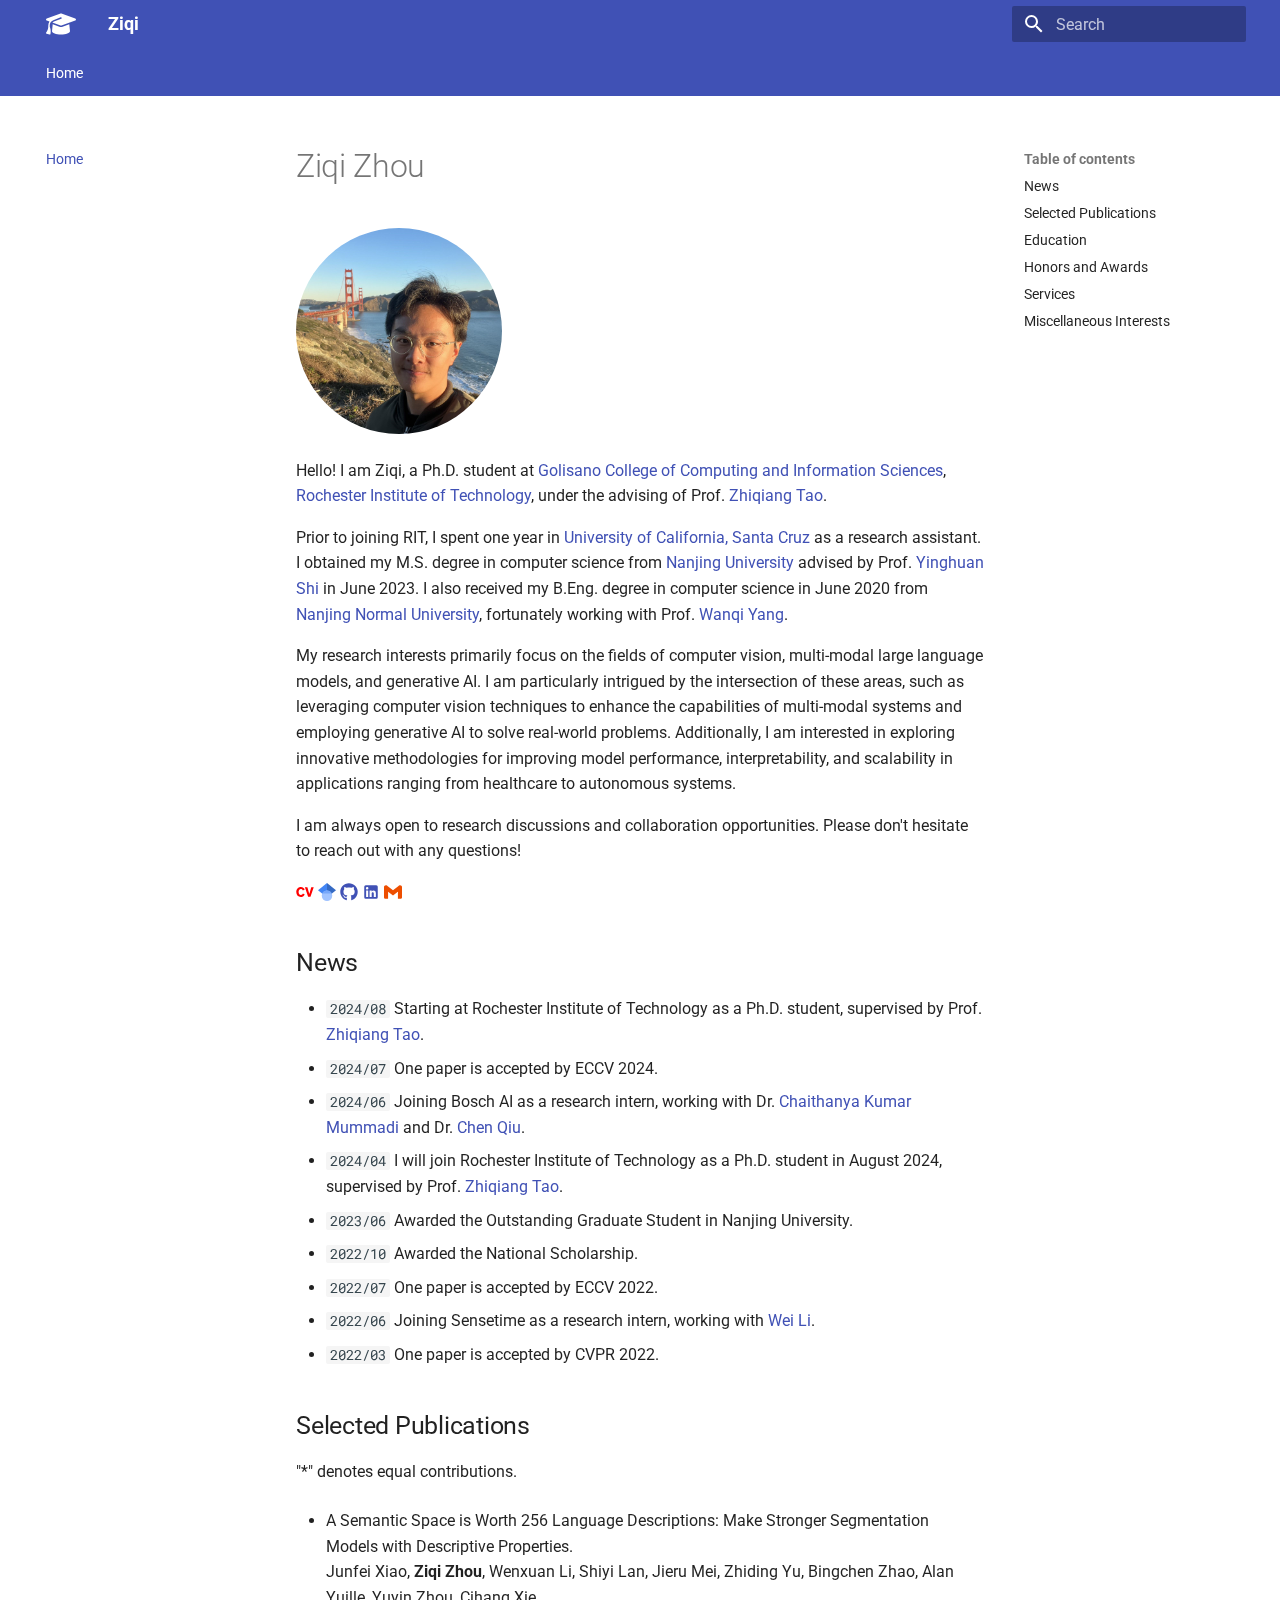
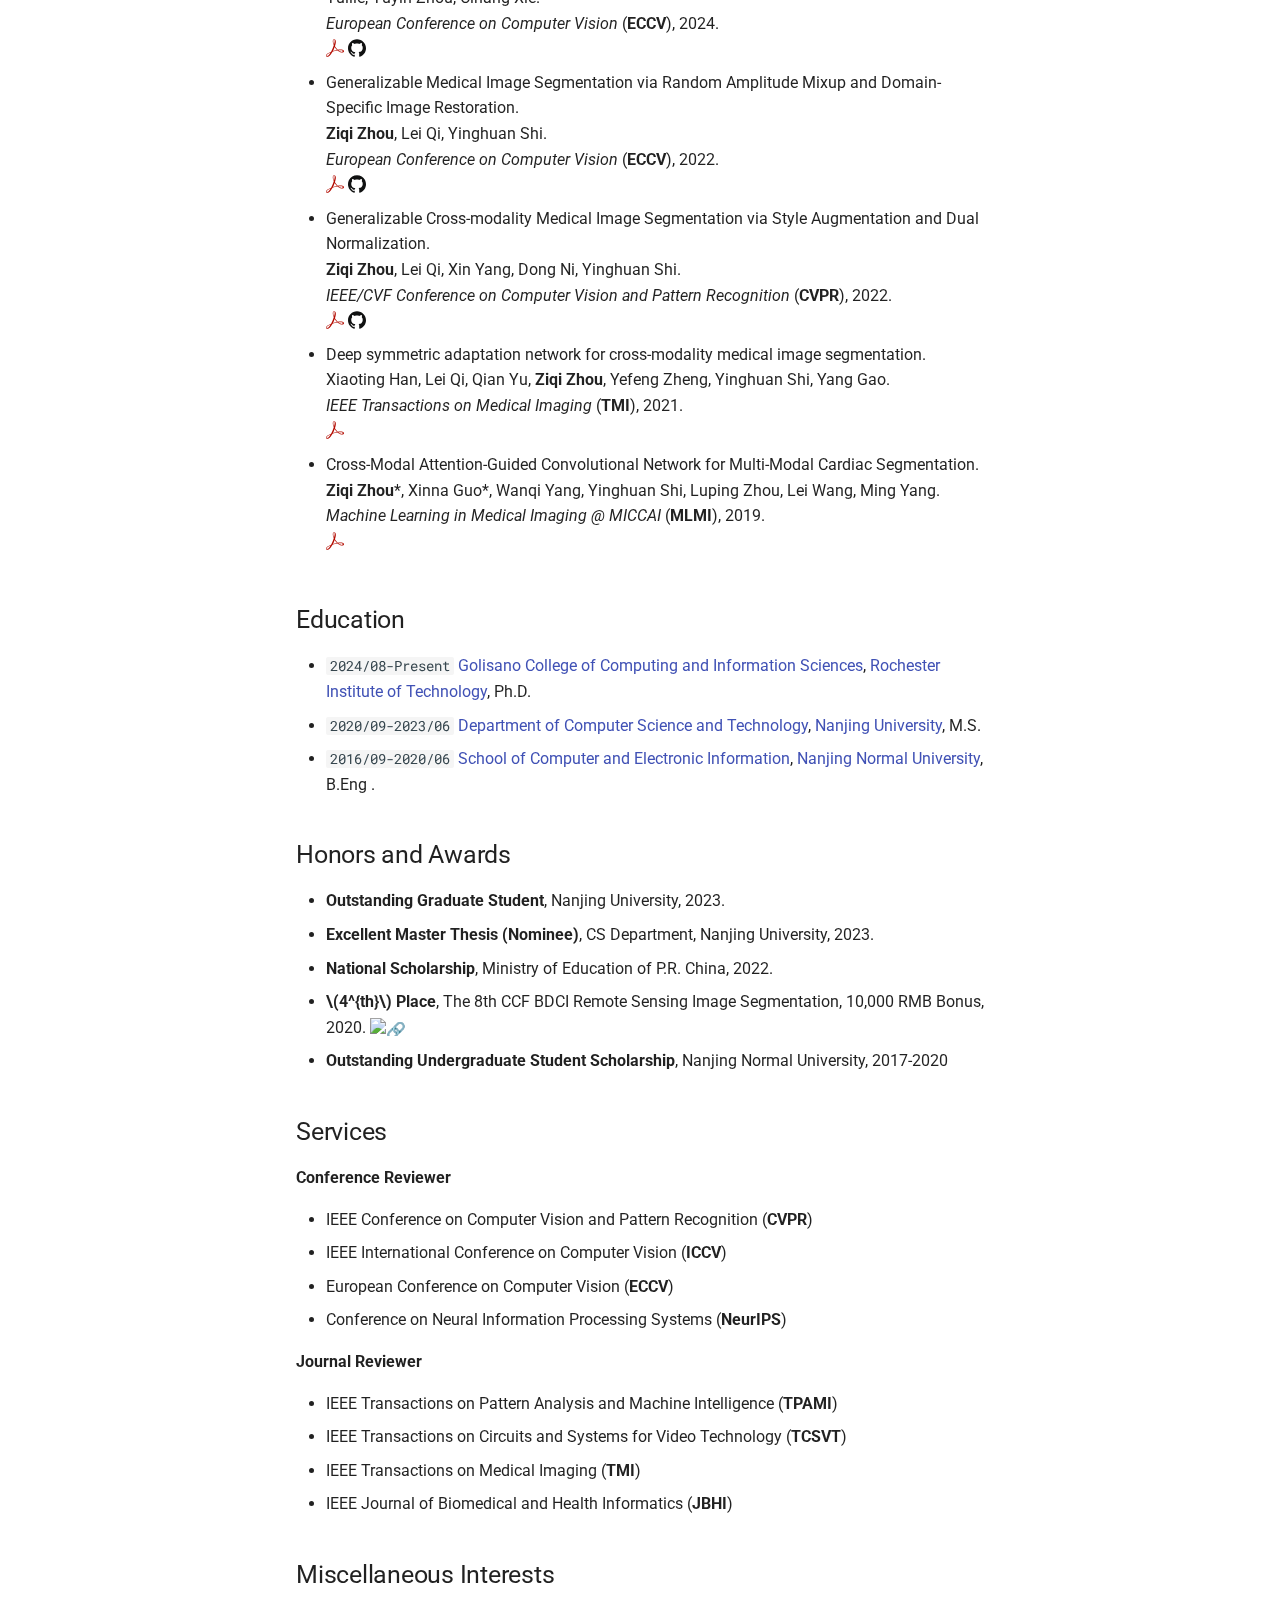
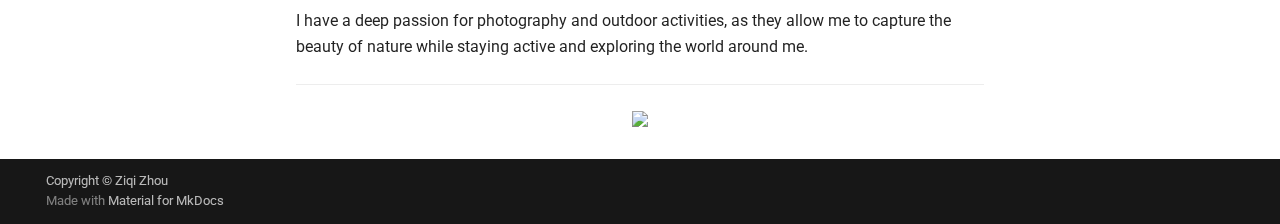
==== commit 8c39c703: "update page" ====
--- a/index.html
+++ b/index.html
@@ -1,3 +1,3 @@
-<!doctype html><html lang=en class=no-js> <head><meta charset=utf-8><meta name=viewport content="width=device-width,initial-scale=1"><meta name=description content="Ziqi's Homepage"><meta name=author content="Ziqi Zhou"><link href=https://zzzqzhou.github.io/ rel=canonical><link rel=icon href=icons/RIT-00070A_RGB_TM.svg><meta name=generator content="mkdocs-1.6.1, mkdocs-material-9.5.35"><title>Ziqi</title><link rel=stylesheet href=assets/stylesheets/main.35f28582.min.css><link rel=preconnect href=https://fonts.gstatic.com crossorigin><link rel=stylesheet href="https://fonts.googleapis.com/css?family=Roboto:300,300i,400,400i,700,700i%7CRoboto+Mono:400,400i,700,700i&display=fallback"><style>:root{--md-text-font:"Roboto";--md-code-font:"Roboto Mono"}</style><link rel=stylesheet href=stylesheets/extra.css><script>__md_scope=new URL(".",location),__md_hash=e=>[...e].reduce(((e,_)=>(e<<5)-e+_.charCodeAt(0)),0),__md_get=(e,_=localStorage,t=__md_scope)=>JSON.parse(_.getItem(t.pathname+"."+e)),__md_set=(e,_,t=localStorage,a=__md_scope)=>{try{t.setItem(a.pathname+"."+e,JSON.stringify(_))}catch(e){}}</script></head> <body dir=ltr> <input class=md-toggle data-md-toggle=drawer type=checkbox id=__drawer autocomplete=off> <input class=md-toggle data-md-toggle=search type=checkbox id=__search autocomplete=off> <label class=md-overlay for=__drawer></label> <div data-md-component=skip> <a href=#ziqi-zhou class=md-skip> Skip to content </a> </div> <div data-md-component=announce> </div> <header class=md-header data-md-component=header> <nav class="md-header__inner md-grid" aria-label=Header> <a href=. title=Ziqi class="md-header__button md-logo" aria-label=Ziqi data-md-component=logo> <svg xmlns=http://www.w3.org/2000/svg viewbox="0 0 640 512"><!-- Font Awesome Free 6.6.0 by @fontawesome - https://fontawesome.com License - https://fontawesome.com/license/free (Icons: CC BY 4.0, Fonts: SIL OFL 1.1, Code: MIT License) Copyright 2024 Fonticons, Inc.--><path d="M320 32c-8.1 0-16.1 1.4-23.7 4.1L15.8 137.4C6.3 140.9 0 149.9 0 160s6.3 19.1 15.8 22.6l57.9 20.9C57.3 229.3 48 259.8 48 291.9V320c0 28.4-10.8 57.7-22.3 80.8-6.5 13-13.9 25.8-22.5 37.6-3.2 4.3-4.1 9.9-2.3 15s6 8.9 11.2 10.2l64 16c4.2 1.1 8.7.3 12.4-2s6.3-6.1 7.1-10.4c8.6-42.8 4.3-81.2-2.1-108.7-3.2-14.2-7.5-28.7-13.5-42v-24.6c0-30.2 10.2-58.7 27.9-81.5 12.9-15.5 29.6-28 49.2-35.7l157-61.7c8.2-3.2 17.5.8 20.7 9s-.8 17.5-9 20.7l-157 61.7c-12.4 4.9-23.3 12.4-32.2 21.6l159.6 57.6c7.6 2.7 15.6 4.1 23.7 4.1s16.1-1.4 23.7-4.1l280.6-101c9.5-3.4 15.8-12.5 15.8-22.6s-6.3-19.1-15.8-22.6L343.7 36.1c-7.6-2.7-15.6-4.1-23.7-4.1M128 408c0 35.3 86 72 192 72s192-36.7 192-72l-15.3-145.4L354.5 314c-11.1 4-22.8 6-34.5 6s-23.5-2-34.5-6l-142.2-51.4z"/></svg> </a> <label class="md-header__button md-icon" for=__drawer> <svg xmlns=http://www.w3.org/2000/svg viewbox="0 0 24 24"><path d="M3 6h18v2H3zm0 5h18v2H3zm0 5h18v2H3z"/></svg> </label> <div class=md-header__title data-md-component=header-title> <div class=md-header__ellipsis> <div class=md-header__topic> <span class=md-ellipsis> Ziqi </span> </div> <div class=md-header__topic data-md-component=header-topic> <span class=md-ellipsis> Home </span> </div> </div> </div> <script>var palette=__md_get("__palette");if(palette&&palette.color){if("(prefers-color-scheme)"===palette.color.media){var media=matchMedia("(prefers-color-scheme: light)"),input=document.querySelector(media.matches?"[data-md-color-media='(prefers-color-scheme: light)']":"[data-md-color-media='(prefers-color-scheme: dark)']");palette.color.media=input.getAttribute("data-md-color-media"),palette.color.scheme=input.getAttribute("data-md-color-scheme"),palette.color.primary=input.getAttribute("data-md-color-primary"),palette.color.accent=input.getAttribute("data-md-color-accent")}for(var[key,value]of Object.entries(palette.color))document.body.setAttribute("data-md-color-"+key,value)}</script> <label class="md-header__button md-icon" for=__search> <svg xmlns=http://www.w3.org/2000/svg viewbox="0 0 24 24"><path d="M9.5 3A6.5 6.5 0 0 1 16 9.5c0 1.61-.59 3.09-1.56 4.23l.27.27h.79l5 5-1.5 1.5-5-5v-.79l-.27-.27A6.52 6.52 0 0 1 9.5 16 6.5 6.5 0 0 1 3 9.5 6.5 6.5 0 0 1 9.5 3m0 2C7 5 5 7 5 9.5S7 14 9.5 14 14 12 14 9.5 12 5 9.5 5"/></svg> </label> <div class=md-search data-md-component=search role=dialog> <label class=md-search__overlay for=__search></label> <div class=md-search__inner role=search> <form class=md-search__form name=search> <input type=text class=md-search__input name=query aria-label=Search placeholder=Search autocapitalize=off autocorrect=off autocomplete=off spellcheck=false data-md-component=search-query required> <label class="md-search__icon md-icon" for=__search> <svg xmlns=http://www.w3.org/2000/svg viewbox="0 0 24 24"><path d="M9.5 3A6.5 6.5 0 0 1 16 9.5c0 1.61-.59 3.09-1.56 4.23l.27.27h.79l5 5-1.5 1.5-5-5v-.79l-.27-.27A6.52 6.52 0 0 1 9.5 16 6.5 6.5 0 0 1 3 9.5 6.5 6.5 0 0 1 9.5 3m0 2C7 5 5 7 5 9.5S7 14 9.5 14 14 12 14 9.5 12 5 9.5 5"/></svg> <svg xmlns=http://www.w3.org/2000/svg viewbox="0 0 24 24"><path d="M20 11v2H8l5.5 5.5-1.42 1.42L4.16 12l7.92-7.92L13.5 5.5 8 11z"/></svg> </label> <nav class=md-search__options aria-label=Search> <button type=reset class="md-search__icon md-icon" title=Clear aria-label=Clear tabindex=-1> <svg xmlns=http://www.w3.org/2000/svg viewbox="0 0 24 24"><path d="M19 6.41 17.59 5 12 10.59 6.41 5 5 6.41 10.59 12 5 17.59 6.41 19 12 13.41 17.59 19 19 17.59 13.41 12z"/></svg> </button> </nav> </form> <div class=md-search__output> <div class=md-search__scrollwrap tabindex=0 data-md-scrollfix> <div class=md-search-result data-md-component=search-result> <div class=md-search-result__meta> Initializing search </div> <ol class=md-search-result__list role=presentation></ol> </div> </div> </div> </div> </div> </nav> </header> <div class=md-container data-md-component=container> <nav class=md-tabs aria-label=Tabs data-md-component=tabs> <div class=md-grid> <ul class=md-tabs__list> <li class="md-tabs__item md-tabs__item--active"> <a href=. class=md-tabs__link> Home </a> </li> </ul> </div> </nav> <main class=md-main data-md-component=main> <div class="md-main__inner md-grid"> <div class="md-sidebar md-sidebar--primary" data-md-component=sidebar data-md-type=navigation> <div class=md-sidebar__scrollwrap> <div class=md-sidebar__inner> <nav class="md-nav md-nav--primary md-nav--lifted" aria-label=Navigation data-md-level=0> <label class=md-nav__title for=__drawer> <a href=. title=Ziqi class="md-nav__button md-logo" aria-label=Ziqi data-md-component=logo> <svg xmlns=http://www.w3.org/2000/svg viewbox="0 0 640 512"><!-- Font Awesome Free 6.6.0 by @fontawesome - https://fontawesome.com License - https://fontawesome.com/license/free (Icons: CC BY 4.0, Fonts: SIL OFL 1.1, Code: MIT License) Copyright 2024 Fonticons, Inc.--><path d="M320 32c-8.1 0-16.1 1.4-23.7 4.1L15.8 137.4C6.3 140.9 0 149.9 0 160s6.3 19.1 15.8 22.6l57.9 20.9C57.3 229.3 48 259.8 48 291.9V320c0 28.4-10.8 57.7-22.3 80.8-6.5 13-13.9 25.8-22.5 37.6-3.2 4.3-4.1 9.9-2.3 15s6 8.9 11.2 10.2l64 16c4.2 1.1 8.7.3 12.4-2s6.3-6.1 7.1-10.4c8.6-42.8 4.3-81.2-2.1-108.7-3.2-14.2-7.5-28.7-13.5-42v-24.6c0-30.2 10.2-58.7 27.9-81.5 12.9-15.5 29.6-28 49.2-35.7l157-61.7c8.2-3.2 17.5.8 20.7 9s-.8 17.5-9 20.7l-157 61.7c-12.4 4.9-23.3 12.4-32.2 21.6l159.6 57.6c7.6 2.7 15.6 4.1 23.7 4.1s16.1-1.4 23.7-4.1l280.6-101c9.5-3.4 15.8-12.5 15.8-22.6s-6.3-19.1-15.8-22.6L343.7 36.1c-7.6-2.7-15.6-4.1-23.7-4.1M128 408c0 35.3 86 72 192 72s192-36.7 192-72l-15.3-145.4L354.5 314c-11.1 4-22.8 6-34.5 6s-23.5-2-34.5-6l-142.2-51.4z"/></svg> </a> Ziqi </label> <ul class=md-nav__list data-md-scrollfix> <li class="md-nav__item md-nav__item--active"> <input class="md-nav__toggle md-toggle" type=checkbox id=__toc> <label class="md-nav__link md-nav__link--active" for=__toc> <span class=md-ellipsis> Home </span> <span class="md-nav__icon md-icon"></span> </label> <a href=. class="md-nav__link md-nav__link--active"> <span class=md-ellipsis> Home </span> </a> <nav class="md-nav md-nav--secondary" aria-label="Table of contents"> <label class=md-nav__title for=__toc> <span class="md-nav__icon md-icon"></span> Table of contents </label> <ul class=md-nav__list data-md-component=toc data-md-scrollfix> <li class=md-nav__item> <a href=#news class=md-nav__link> <span class=md-ellipsis> News </span> </a> </li> <li class=md-nav__item> <a href=#selected-publications class=md-nav__link> <span class=md-ellipsis> Selected Publications </span> </a> </li> <li class=md-nav__item> <a href=#education class=md-nav__link> <span class=md-ellipsis> Education </span> </a> </li> <li class=md-nav__item> <a href=#honors-and-awards class=md-nav__link> <span class=md-ellipsis> Honors and Awards </span> </a> </li> <li class=md-nav__item> <a href=#services class=md-nav__link> <span class=md-ellipsis> Services </span> </a> </li> </ul> </nav> </li> </ul> </nav> </div> </div> </div> <div class="md-sidebar md-sidebar--secondary" data-md-component=sidebar data-md-type=toc> <div class=md-sidebar__scrollwrap> <div class=md-sidebar__inner> <nav class="md-nav md-nav--secondary" aria-label="Table of contents"> <label class=md-nav__title for=__toc> <span class="md-nav__icon md-icon"></span> Table of contents </label> <ul class=md-nav__list data-md-component=toc data-md-scrollfix> <li class=md-nav__item> <a href=#news class=md-nav__link> <span class=md-ellipsis> News </span> </a> </li> <li class=md-nav__item> <a href=#selected-publications class=md-nav__link> <span class=md-ellipsis> Selected Publications </span> </a> </li> <li class=md-nav__item> <a href=#education class=md-nav__link> <span class=md-ellipsis> Education </span> </a> </li> <li class=md-nav__item> <a href=#honors-and-awards class=md-nav__link> <span class=md-ellipsis> Honors and Awards </span> </a> </li> <li class=md-nav__item> <a href=#services class=md-nav__link> <span class=md-ellipsis> Services </span> </a> </li> </ul> </nav> </div> </div> </div> <div class=md-content data-md-component=content> <article class="md-content__inner md-typeset"> <h1 id=ziqi-zhou>Ziqi Zhou</h1> <!-- <img id="img"  src="./imgs/Ziqi_sketch.png" onMouseOver="mo()" onMouseOut="mout()" width="200"/> --> <p><img style=width:30%;max-width:30%;border-radius:50% alt="profile photo" src=./imgs/ZZQ.jpg></p> <!-- <p>
+<!doctype html><html lang=en class=no-js> <head><meta charset=utf-8><meta name=viewport content="width=device-width,initial-scale=1"><meta name=description content="Ziqi's Homepage"><meta name=author content="Ziqi Zhou"><link href=https://zzzqzhou.github.io/ rel=canonical><link rel=icon href=icons/RIT-00070A_RGB_TM.svg><meta name=generator content="mkdocs-1.6.1, mkdocs-material-9.5.35"><title>Ziqi</title><link rel=stylesheet href=assets/stylesheets/main.35f28582.min.css><link rel=preconnect href=https://fonts.gstatic.com crossorigin><link rel=stylesheet href="https://fonts.googleapis.com/css?family=Roboto:300,300i,400,400i,700,700i%7CRoboto+Mono:400,400i,700,700i&display=fallback"><style>:root{--md-text-font:"Roboto";--md-code-font:"Roboto Mono"}</style><link rel=stylesheet href=stylesheets/extra.css><script>__md_scope=new URL(".",location),__md_hash=e=>[...e].reduce(((e,_)=>(e<<5)-e+_.charCodeAt(0)),0),__md_get=(e,_=localStorage,t=__md_scope)=>JSON.parse(_.getItem(t.pathname+"."+e)),__md_set=(e,_,t=localStorage,a=__md_scope)=>{try{t.setItem(a.pathname+"."+e,JSON.stringify(_))}catch(e){}}</script></head> <body dir=ltr> <input class=md-toggle data-md-toggle=drawer type=checkbox id=__drawer autocomplete=off> <input class=md-toggle data-md-toggle=search type=checkbox id=__search autocomplete=off> <label class=md-overlay for=__drawer></label> <div data-md-component=skip> <a href=#ziqi-zhou class=md-skip> Skip to content </a> </div> <div data-md-component=announce> </div> <header class=md-header data-md-component=header> <nav class="md-header__inner md-grid" aria-label=Header> <a href=. title=Ziqi class="md-header__button md-logo" aria-label=Ziqi data-md-component=logo> <svg xmlns=http://www.w3.org/2000/svg viewbox="0 0 640 512"><!-- Font Awesome Free 6.6.0 by @fontawesome - https://fontawesome.com License - https://fontawesome.com/license/free (Icons: CC BY 4.0, Fonts: SIL OFL 1.1, Code: MIT License) Copyright 2024 Fonticons, Inc.--><path d="M320 32c-8.1 0-16.1 1.4-23.7 4.1L15.8 137.4C6.3 140.9 0 149.9 0 160s6.3 19.1 15.8 22.6l57.9 20.9C57.3 229.3 48 259.8 48 291.9V320c0 28.4-10.8 57.7-22.3 80.8-6.5 13-13.9 25.8-22.5 37.6-3.2 4.3-4.1 9.9-2.3 15s6 8.9 11.2 10.2l64 16c4.2 1.1 8.7.3 12.4-2s6.3-6.1 7.1-10.4c8.6-42.8 4.3-81.2-2.1-108.7-3.2-14.2-7.5-28.7-13.5-42v-24.6c0-30.2 10.2-58.7 27.9-81.5 12.9-15.5 29.6-28 49.2-35.7l157-61.7c8.2-3.2 17.5.8 20.7 9s-.8 17.5-9 20.7l-157 61.7c-12.4 4.9-23.3 12.4-32.2 21.6l159.6 57.6c7.6 2.7 15.6 4.1 23.7 4.1s16.1-1.4 23.7-4.1l280.6-101c9.5-3.4 15.8-12.5 15.8-22.6s-6.3-19.1-15.8-22.6L343.7 36.1c-7.6-2.7-15.6-4.1-23.7-4.1M128 408c0 35.3 86 72 192 72s192-36.7 192-72l-15.3-145.4L354.5 314c-11.1 4-22.8 6-34.5 6s-23.5-2-34.5-6l-142.2-51.4z"/></svg> </a> <label class="md-header__button md-icon" for=__drawer> <svg xmlns=http://www.w3.org/2000/svg viewbox="0 0 24 24"><path d="M3 6h18v2H3zm0 5h18v2H3zm0 5h18v2H3z"/></svg> </label> <div class=md-header__title data-md-component=header-title> <div class=md-header__ellipsis> <div class=md-header__topic> <span class=md-ellipsis> Ziqi </span> </div> <div class=md-header__topic data-md-component=header-topic> <span class=md-ellipsis> Home </span> </div> </div> </div> <script>var palette=__md_get("__palette");if(palette&&palette.color){if("(prefers-color-scheme)"===palette.color.media){var media=matchMedia("(prefers-color-scheme: light)"),input=document.querySelector(media.matches?"[data-md-color-media='(prefers-color-scheme: light)']":"[data-md-color-media='(prefers-color-scheme: dark)']");palette.color.media=input.getAttribute("data-md-color-media"),palette.color.scheme=input.getAttribute("data-md-color-scheme"),palette.color.primary=input.getAttribute("data-md-color-primary"),palette.color.accent=input.getAttribute("data-md-color-accent")}for(var[key,value]of Object.entries(palette.color))document.body.setAttribute("data-md-color-"+key,value)}</script> <label class="md-header__button md-icon" for=__search> <svg xmlns=http://www.w3.org/2000/svg viewbox="0 0 24 24"><path d="M9.5 3A6.5 6.5 0 0 1 16 9.5c0 1.61-.59 3.09-1.56 4.23l.27.27h.79l5 5-1.5 1.5-5-5v-.79l-.27-.27A6.52 6.52 0 0 1 9.5 16 6.5 6.5 0 0 1 3 9.5 6.5 6.5 0 0 1 9.5 3m0 2C7 5 5 7 5 9.5S7 14 9.5 14 14 12 14 9.5 12 5 9.5 5"/></svg> </label> <div class=md-search data-md-component=search role=dialog> <label class=md-search__overlay for=__search></label> <div class=md-search__inner role=search> <form class=md-search__form name=search> <input type=text class=md-search__input name=query aria-label=Search placeholder=Search autocapitalize=off autocorrect=off autocomplete=off spellcheck=false data-md-component=search-query required> <label class="md-search__icon md-icon" for=__search> <svg xmlns=http://www.w3.org/2000/svg viewbox="0 0 24 24"><path d="M9.5 3A6.5 6.5 0 0 1 16 9.5c0 1.61-.59 3.09-1.56 4.23l.27.27h.79l5 5-1.5 1.5-5-5v-.79l-.27-.27A6.52 6.52 0 0 1 9.5 16 6.5 6.5 0 0 1 3 9.5 6.5 6.5 0 0 1 9.5 3m0 2C7 5 5 7 5 9.5S7 14 9.5 14 14 12 14 9.5 12 5 9.5 5"/></svg> <svg xmlns=http://www.w3.org/2000/svg viewbox="0 0 24 24"><path d="M20 11v2H8l5.5 5.5-1.42 1.42L4.16 12l7.92-7.92L13.5 5.5 8 11z"/></svg> </label> <nav class=md-search__options aria-label=Search> <button type=reset class="md-search__icon md-icon" title=Clear aria-label=Clear tabindex=-1> <svg xmlns=http://www.w3.org/2000/svg viewbox="0 0 24 24"><path d="M19 6.41 17.59 5 12 10.59 6.41 5 5 6.41 10.59 12 5 17.59 6.41 19 12 13.41 17.59 19 19 17.59 13.41 12z"/></svg> </button> </nav> </form> <div class=md-search__output> <div class=md-search__scrollwrap tabindex=0 data-md-scrollfix> <div class=md-search-result data-md-component=search-result> <div class=md-search-result__meta> Initializing search </div> <ol class=md-search-result__list role=presentation></ol> </div> </div> </div> </div> </div> </nav> </header> <div class=md-container data-md-component=container> <nav class=md-tabs aria-label=Tabs data-md-component=tabs> <div class=md-grid> <ul class=md-tabs__list> <li class="md-tabs__item md-tabs__item--active"> <a href=. class=md-tabs__link> Home </a> </li> </ul> </div> </nav> <main class=md-main data-md-component=main> <div class="md-main__inner md-grid"> <div class="md-sidebar md-sidebar--primary" data-md-component=sidebar data-md-type=navigation> <div class=md-sidebar__scrollwrap> <div class=md-sidebar__inner> <nav class="md-nav md-nav--primary md-nav--lifted" aria-label=Navigation data-md-level=0> <label class=md-nav__title for=__drawer> <a href=. title=Ziqi class="md-nav__button md-logo" aria-label=Ziqi data-md-component=logo> <svg xmlns=http://www.w3.org/2000/svg viewbox="0 0 640 512"><!-- Font Awesome Free 6.6.0 by @fontawesome - https://fontawesome.com License - https://fontawesome.com/license/free (Icons: CC BY 4.0, Fonts: SIL OFL 1.1, Code: MIT License) Copyright 2024 Fonticons, Inc.--><path d="M320 32c-8.1 0-16.1 1.4-23.7 4.1L15.8 137.4C6.3 140.9 0 149.9 0 160s6.3 19.1 15.8 22.6l57.9 20.9C57.3 229.3 48 259.8 48 291.9V320c0 28.4-10.8 57.7-22.3 80.8-6.5 13-13.9 25.8-22.5 37.6-3.2 4.3-4.1 9.9-2.3 15s6 8.9 11.2 10.2l64 16c4.2 1.1 8.7.3 12.4-2s6.3-6.1 7.1-10.4c8.6-42.8 4.3-81.2-2.1-108.7-3.2-14.2-7.5-28.7-13.5-42v-24.6c0-30.2 10.2-58.7 27.9-81.5 12.9-15.5 29.6-28 49.2-35.7l157-61.7c8.2-3.2 17.5.8 20.7 9s-.8 17.5-9 20.7l-157 61.7c-12.4 4.9-23.3 12.4-32.2 21.6l159.6 57.6c7.6 2.7 15.6 4.1 23.7 4.1s16.1-1.4 23.7-4.1l280.6-101c9.5-3.4 15.8-12.5 15.8-22.6s-6.3-19.1-15.8-22.6L343.7 36.1c-7.6-2.7-15.6-4.1-23.7-4.1M128 408c0 35.3 86 72 192 72s192-36.7 192-72l-15.3-145.4L354.5 314c-11.1 4-22.8 6-34.5 6s-23.5-2-34.5-6l-142.2-51.4z"/></svg> </a> Ziqi </label> <ul class=md-nav__list data-md-scrollfix> <li class="md-nav__item md-nav__item--active"> <input class="md-nav__toggle md-toggle" type=checkbox id=__toc> <label class="md-nav__link md-nav__link--active" for=__toc> <span class=md-ellipsis> Home </span> <span class="md-nav__icon md-icon"></span> </label> <a href=. class="md-nav__link md-nav__link--active"> <span class=md-ellipsis> Home </span> </a> <nav class="md-nav md-nav--secondary" aria-label="Table of contents"> <label class=md-nav__title for=__toc> <span class="md-nav__icon md-icon"></span> Table of contents </label> <ul class=md-nav__list data-md-component=toc data-md-scrollfix> <li class=md-nav__item> <a href=#news class=md-nav__link> <span class=md-ellipsis> News </span> </a> </li> <li class=md-nav__item> <a href=#selected-publications class=md-nav__link> <span class=md-ellipsis> Selected Publications </span> </a> </li> <li class=md-nav__item> <a href=#education class=md-nav__link> <span class=md-ellipsis> Education </span> </a> </li> <li class=md-nav__item> <a href=#honors-and-awards class=md-nav__link> <span class=md-ellipsis> Honors and Awards </span> </a> </li> <li class=md-nav__item> <a href=#services class=md-nav__link> <span class=md-ellipsis> Services </span> </a> </li> <li class=md-nav__item> <a href=#miscellaneous-interests class=md-nav__link> <span class=md-ellipsis> Miscellaneous Interests </span> </a> </li> </ul> </nav> </li> </ul> </nav> </div> </div> </div> <div class="md-sidebar md-sidebar--secondary" data-md-component=sidebar data-md-type=toc> <div class=md-sidebar__scrollwrap> <div class=md-sidebar__inner> <nav class="md-nav md-nav--secondary" aria-label="Table of contents"> <label class=md-nav__title for=__toc> <span class="md-nav__icon md-icon"></span> Table of contents </label> <ul class=md-nav__list data-md-component=toc data-md-scrollfix> <li class=md-nav__item> <a href=#news class=md-nav__link> <span class=md-ellipsis> News </span> </a> </li> <li class=md-nav__item> <a href=#selected-publications class=md-nav__link> <span class=md-ellipsis> Selected Publications </span> </a> </li> <li class=md-nav__item> <a href=#education class=md-nav__link> <span class=md-ellipsis> Education </span> </a> </li> <li class=md-nav__item> <a href=#honors-and-awards class=md-nav__link> <span class=md-ellipsis> Honors and Awards </span> </a> </li> <li class=md-nav__item> <a href=#services class=md-nav__link> <span class=md-ellipsis> Services </span> </a> </li> <li class=md-nav__item> <a href=#miscellaneous-interests class=md-nav__link> <span class=md-ellipsis> Miscellaneous Interests </span> </a> </li> </ul> </nav> </div> </div> </div> <div class=md-content data-md-component=content> <article class="md-content__inner md-typeset"> <h1 id=ziqi-zhou>Ziqi Zhou</h1> <!-- <img id="img"  src="./imgs/Ziqi_sketch.png" onMouseOver="mo()" onMouseOut="mout()" width="200"/> --> <p><img style=width:30%;max-width:30%;border-radius:50% alt="profile photo" src=./imgs/ZZQ.jpg></p> <!-- <p>
 Ph.D. student at <a href="https://www.rit.edu/computing/">Golisano College of Computing and Information Sciences</a>, <a href="https://www.rit.edu/">Rochester Institute of Technology</a>, United States
-</p> --> <!-- ## **Biography** --> <p>Hello! I am Ziqi, a Ph.D. student at <a href=https://www.rit.edu/computing/ >Golisano College of Computing and Information Sciences</a>, <a href=https://www.rit.edu/ >Rochester Institute of Technology</a>, under the advising of Prof. <a href=https://ztao.cc/ >Zhiqiang Tao</a>. </p> <p>Prior to joining RIT, I spent one year in <a href=https://www.ucsc.edu/ >University of California, Santa Cruz</a> as a research assistant. I obtained my M.S. degree in computer science from <a href=https://www.nju.edu.cn/ >Nanjing University</a> advised by Prof. <a href=https://cs.nju.edu.cn/shiyh/ >Yinghuan Shi</a> in June 2023. I also received my B.Eng. degree in computer science in June 2020 from <a href=https://www.njnu.edu.cn/ >Nanjing Normal University</a>, fortunately working with Prof. <a href=https://cs.nju.edu.cn/rl/people/yangwq/index.htm>Wanqi Yang</a>.</p> <p>My research interests primarily focus on the fields of computer vision, multi-modal large language models, and generative AI. I am particularly intrigued by the intersection of these areas, such as leveraging computer vision techniques to enhance the capabilities of multi-modal systems and employing generative AI to solve real-world problems. Additionally, I am interested in exploring innovative methodologies for improving model performance, interpretability, and scalability in applications ranging from healthcare to autonomous systems.</p> <p>I am always open to research discussions and collaboration opportunities. Please don't hesitate to reach out with any questions!</p> <p><a href=./files/Ziqi_Zhou_CV.pdf><span class="twemoji cv"><?xml version="1.0" encoding="UTF-8" standalone="no"?> <svg xmlns:dc=http://purl.org/dc/elements/1.1/ xmlns:cc=http://creativecommons.org/ns# xmlns:rdf=http://www.w3.org/1999/02/22-rdf-syntax-ns# xmlns:svg=http://www.w3.org/2000/svg xmlns=http://www.w3.org/2000/svg xmlns:sodipodi=http://sodipodi.sourceforge.net/DTD/sodipodi-0.dtd xmlns:inkscape=http://www.inkscape.org/namespaces/inkscape width=512 height=512 viewbox="0 0 512 512" version=1.1 id=svg8 inkscape:version="1.0 (1.0+r73+1)" sodipodi:docname=cv.svg> <title id=title833>CV</title> <defs id=defs2 /> <sodipodi:namedview scale-x=1 id=base pagecolor=#ffffff bordercolor=#666666 borderopacity=1.0 inkscape:pageopacity=0.0 inkscape:pageshadow=2 inkscape:zoom=0.75 inkscape:cx=256 inkscape:cy=256 inkscape:document-units=px inkscape:current-layer=layer6 inkscape:document-rotation=0 showgrid=true units=px showguides=true inkscape:guide-bbox=true inkscape:window-width=1315 inkscape:window-height=713 inkscape:window-x=51 inkscape:window-y=27 inkscape:window-maximized=1> <inkscape:grid type=xygrid id=grid10 empspacing=4 /> <sodipodi:guide position=511.99998,64 orientation=0,1 id=guide23 inkscape:label=baseline inkscape:locked=true inkscape:color=rgb(0,0,255) /> </sodipodi:namedview> <metadata id=metadata5> <rdf:rdf> <cc:work rdf:about> <dc:format>image/svg+xml</dc:format> <dc:type rdf:resource=http://purl.org/dc/dcmitype/StillImage /> <dc:title>CV</dc:title> <cc:license rdf:resource=http://scripts.sil.org/OFL /> <dc:subject> <rdf:bag> <rdf:li>CV</rdf:li> </rdf:bag> </dc:subject> </cc:work> <cc:license rdf:about=http://scripts.sil.org/OFL> <cc:permits rdf:resource=http://scripts.sil.org/pub/OFL/Reproduction /> <cc:permits rdf:resource=http://scripts.sil.org/pub/OFL/Distribution /> <cc:permits rdf:resource=http://scripts.sil.org/pub/OFL/Embedding /> <cc:permits rdf:resource=http://scripts.sil.org/pub/OFL/DerivativeWorks /> <cc:requires rdf:resource=http://scripts.sil.org/pub/OFL/Notice /> <cc:requires rdf:resource=http://scripts.sil.org/pub/OFL/Attribution /> <cc:requires rdf:resource=http://scripts.sil.org/pub/OFL/ShareAlike /> <cc:requires rdf:resource=http://scripts.sil.org/pub/OFL/DerivativeRenaming /> <cc:requires rdf:resource=http://scripts.sil.org/pub/OFL/BundlingWhenSelling /> </cc:license> </rdf:rdf> </metadata> <g inkscape:groupmode=layer id=layer6 inkscape:label=icon> <path style=stroke-width:0.07717 id=path2 d="m 249.17973,328.32402 c -9.78758,15.38441 -19.17851,30.4337 -40.22128,45.05521 -11.25687,7.89055 -37.16464,23.30604 -73.9908,23.30604 -70.258325,0 -126.9676516,-51.07979 -126.9676516,-140.88446 0,-78.48565 53.3447156,-140.48607 128.4662816,-140.48607 30.4337,0 57.47396,10.52167 77.38654,26.30447 18.41392,14.65033 27.03796,29.30348 34.56291,42.45573 l -52.58013,26.27338 c -3.76134,-8.62631 -8.28954,-17.64933 -19.91259,-27.40585 -12.78437,-10.15549 -25.53991,-13.15224 -36.45998,-13.15224 -42.821335,0 -65.364452,39.82459 -65.364452,84.14459 0,58.23852 29.700162,87.14305 65.364452,87.14305 34.5629,0 48.47976,-24.0418 57.47396,-39.42563 l 52.24332,26.67235 z M 433.37382,123.57317 H 504 L 411.96314,388.7947 H 344.36647 L 253.46212,123.57317 h 70.62446 l 54.84337,188.60017 z"/> </g> </svg> </span></a> <a href="https://scholar.google.com/citations?user=fSIalncAAAAJ&hl=en"><span class=twemoji><svg height=2500 width=2500 xmlns=http://www.w3.org/2000/svg viewbox="0 0 512 512"><g fill=none fill-rule=evenodd><path fill=#4285f4 d="M256 411.12L0 202.667 256 0z"/><path fill=#356ac3 d="M256 411.12l256-208.453L256 0z"/><circle cx=256 cy=362.667 fill=#a0c3ff r=149.333 /><path fill=#76a7fa d="M121.037 298.667c23.968-50.453 75.392-85.334 134.963-85.334s110.995 34.881 134.963 85.334H121.037z"/></g></svg></span></a> <a href=https://github.com/zzzqzhou><span class=twemoji><svg xmlns=http://www.w3.org/2000/svg viewbox="0 0 496 512"><!-- Font Awesome Free 6.6.0 by @fontawesome - https://fontawesome.com License - https://fontawesome.com/license/free (Icons: CC BY 4.0, Fonts: SIL OFL 1.1, Code: MIT License) Copyright 2024 Fonticons, Inc.--><path d="M165.9 397.4c0 2-2.3 3.6-5.2 3.6-3.3.3-5.6-1.3-5.6-3.6 0-2 2.3-3.6 5.2-3.6 3-.3 5.6 1.3 5.6 3.6m-31.1-4.5c-.7 2 1.3 4.3 4.3 4.9 2.6 1 5.6 0 6.2-2s-1.3-4.3-4.3-5.2c-2.6-.7-5.5.3-6.2 2.3m44.2-1.7c-2.9.7-4.9 2.6-4.6 4.9.3 2 2.9 3.3 5.9 2.6 2.9-.7 4.9-2.6 4.6-4.6-.3-1.9-3-3.2-5.9-2.9M244.8 8C106.1 8 0 113.3 0 252c0 110.9 69.8 205.8 169.5 239.2 12.8 2.3 17.3-5.6 17.3-12.1 0-6.2-.3-40.4-.3-61.4 0 0-70 15-84.7-29.8 0 0-11.4-29.1-27.8-36.6 0 0-22.9-15.7 1.6-15.4 0 0 24.9 2 38.6 25.8 21.9 38.6 58.6 27.5 72.9 20.9 2.3-16 8.8-27.1 16-33.7-55.9-6.2-112.3-14.3-112.3-110.5 0-27.5 7.6-41.3 23.6-58.9-2.6-6.5-11.1-33.3 2.6-67.9 20.9-6.5 69 27 69 27 20-5.6 41.5-8.5 62.8-8.5s42.8 2.9 62.8 8.5c0 0 48.1-33.6 69-27 13.7 34.7 5.2 61.4 2.6 67.9 16 17.7 25.8 31.5 25.8 58.9 0 96.5-58.9 104.2-114.8 110.5 9.2 7.9 17 22.9 17 46.4 0 33.7-.3 75.4-.3 83.6 0 6.5 4.6 14.4 17.3 12.1C428.2 457.8 496 362.9 496 252 496 113.3 383.5 8 244.8 8M97.2 352.9c-1.3 1-1 3.3.7 5.2 1.6 1.6 3.9 2.3 5.2 1 1.3-1 1-3.3-.7-5.2-1.6-1.6-3.9-2.3-5.2-1m-10.8-8.1c-.7 1.3.3 2.9 2.3 3.9 1.6 1 3.6.7 4.3-.7.7-1.3-.3-2.9-2.3-3.9-2-.6-3.6-.3-4.3.7m32.4 35.6c-1.6 1.3-1 4.3 1.3 6.2 2.3 2.3 5.2 2.6 6.5 1 1.3-1.3.7-4.3-1.3-6.2-2.2-2.3-5.2-2.6-6.5-1m-11.4-14.7c-1.6 1-1.6 3.6 0 5.9s4.3 3.3 5.6 2.3c1.6-1.3 1.6-3.9 0-6.2-1.4-2.3-4-3.3-5.6-2"/></svg></span></a> <a href=https://www.linkedin.com/in/ziqi-zhou-067546138/ ><span class=twemoji><svg xmlns=http://www.w3.org/2000/svg viewbox="0 0 24 24"><path d="M19 3a2 2 0 0 1 2 2v14a2 2 0 0 1-2 2H5a2 2 0 0 1-2-2V5a2 2 0 0 1 2-2zm-.5 15.5v-5.3a3.26 3.26 0 0 0-3.26-3.26c-.85 0-1.84.52-2.32 1.3v-1.11h-2.79v8.37h2.79v-4.93c0-.77.62-1.4 1.39-1.4a1.4 1.4 0 0 1 1.4 1.4v4.93zM6.88 8.56a1.68 1.68 0 0 0 1.68-1.68c0-.93-.75-1.69-1.68-1.69a1.69 1.69 0 0 0-1.69 1.69c0 .93.76 1.68 1.69 1.68m1.39 9.94v-8.37H5.5v8.37z"/></svg></span></a> <a href=mailto:ziqi.zhou.cs@gmail.com><span class="twemoji gmail"><svg xmlns=http://www.w3.org/2000/svg viewbox="0 0 24 24"><path d="M24 5.457v13.909c0 .904-.732 1.636-1.636 1.636h-3.819V11.73L12 16.64l-6.545-4.91v9.273H1.636A1.636 1.636 0 0 1 0 19.366V5.457c0-2.023 2.309-3.178 3.927-1.964L5.455 4.64 12 9.548l6.545-4.91 1.528-1.145C21.69 2.28 24 3.434 24 5.457"/></svg></span></a></p> <h2 id=news><strong>News</strong></h2> <ul> <li><code>2024/08</code> Starting at Rochester Institute of Technology as a Ph.D. student, supervised by Prof. <a href=https://ztao.cc/ >Zhiqiang Tao</a>.</li> <li><code>2024/07</code> One paper is accepted by ECCV 2024.</li> <li><code>2024/06</code> Joining Bosch AI as a research intern, working with Dr. <a href="https://scholar.google.com/citations?user=XJLtaG4AAAAJ&hl=en">Chaithanya Kumar Mummadi</a> and Dr. <a href="https://scholar.google.com/citations?user=uX5Y9XUAAAAJ&hl=en">Chen Qiu</a>.</li> <li><code>2024/04</code> I will join Rochester Institute of Technology as a Ph.D. student in August 2024, supervised by Prof. <a href=https://ztao.cc/ >Zhiqiang Tao</a>.</li> <li><code>2023/06</code> Awarded the Outstanding Graduate Student in Nanjing University.</li> <li><code>2022/10</code> Awarded the National Scholarship.</li> <li><code>2022/07</code> One paper is accepted by ECCV 2022.</li> <li><code>2022/06</code> Joining Sensetime as a research intern, working with <a href=https://bigballon.github.io/ >Wei Li</a>.</li> <li><code>2022/03</code> One paper is accepted by CVPR 2022.</li> </ul> <h2 id=selected-publications><strong>Selected Publications</strong></h2> <p>"*" denotes equal contributions.</p> <ul> <li> <p>A Semantic Space is Worth 256 Language Descriptions: Make Stronger Segmentation Models with Descriptive Properties. <br>Junfei Xiao, <strong>Ziqi Zhou</strong>, Wenxuan Li, Shiyi Lan, Jieru Mei, Zhiding Yu, Bingchen Zhao, Alan Yuille, Yuyin Zhou, Cihang Xie. <br><i>European Conference on Computer Vision</i> (<strong>ECCV</strong>), 2024. <br><a href=https://arxiv.org/pdf/2312.13764.pdf><span class="twemoji pdf"><svg xmlns=http://www.w3.org/2000/svg viewbox="0 0 24 24"><path d="M23.63 15.3c-.71-.745-2.166-1.17-4.224-1.17-1.1 0-2.377.106-3.761.354a19.4 19.4 0 0 1-2.307-2.661c-.532-.71-.994-1.49-1.42-2.236.817-2.484 1.207-4.507 1.207-5.962 0-1.632-.603-3.336-2.342-3.336-.532 0-1.065.32-1.349.781-.78 1.384-.425 4.4.923 7.381a60 60 0 0 1-1.703 4.507c-.568 1.349-1.207 2.733-1.917 4.01C2.834 18.53.314 20.34.03 21.758c-.106.533.071 1.03.462 1.42.142.107.639.533 1.49.533 2.59 0 5.323-4.188 6.707-6.707 1.065-.355 2.13-.71 3.194-.994a35 35 0 0 1 3.407-.745c2.732 2.448 5.145 2.839 6.352 2.839 1.49 0 2.023-.604 2.2-1.1.32-.64.106-1.349-.213-1.704zm-1.42 1.03c-.107.532-.64.887-1.384.887-.213 0-.39-.036-.604-.071-1.348-.32-2.626-.994-3.903-2.059a18 18 0 0 1 2.98-.248c.746 0 1.385.035 1.81.142.497.106 1.278.426 1.1 1.348zm-7.524-1.668a38 38 0 0 0-2.945.674 40 40 0 0 0-2.52.745 40 40 0 0 0 1.207-2.555c.426-.994.78-2.023 1.136-2.981.354.603.745 1.207 1.135 1.739a50 50 0 0 0 1.987 2.378M10.038 1.46a.77.77 0 0 1 .674-.425c.745 0 .887.851.887 1.526 0 1.135-.355 2.874-.958 4.861-1.03-2.768-1.1-5.074-.603-5.962M6.134 17.997c-1.81 2.981-3.549 4.826-4.613 4.826a.87.87 0 0 1-.532-.177c-.213-.213-.32-.461-.249-.745.213-1.065 2.271-2.555 5.394-3.904"/></svg></span></a> <a href=https://github.com/lambert-x/ProLab><span class="twemoji github"><svg xmlns=http://www.w3.org/2000/svg viewbox="0 0 24 24"><path d="M12 .297c-6.63 0-12 5.373-12 12 0 5.303 3.438 9.8 8.205 11.385.6.113.82-.258.82-.577 0-.285-.01-1.04-.015-2.04-3.338.724-4.042-1.61-4.042-1.61C4.422 18.07 3.633 17.7 3.633 17.7c-1.087-.744.084-.729.084-.729 1.205.084 1.838 1.236 1.838 1.236 1.07 1.835 2.809 1.305 3.495.998.108-.776.417-1.305.76-1.605-2.665-.3-5.466-1.332-5.466-5.93 0-1.31.465-2.38 1.235-3.22-.135-.303-.54-1.523.105-3.176 0 0 1.005-.322 3.3 1.23.96-.267 1.98-.399 3-.405 1.02.006 2.04.138 3 .405 2.28-1.552 3.285-1.23 3.285-1.23.645 1.653.24 2.873.12 3.176.765.84 1.23 1.91 1.23 3.22 0 4.61-2.805 5.625-5.475 5.92.42.36.81 1.096.81 2.22 0 1.606-.015 2.896-.015 3.286 0 .315.21.69.825.57C20.565 22.092 24 17.592 24 12.297c0-6.627-5.373-12-12-12"/></svg></span></a></p> </li> <li> <p>Generalizable Medical Image Segmentation via Random Amplitude Mixup and Domain-Specific Image Restoration. <br><strong>Ziqi Zhou</strong>, Lei Qi, Yinghuan Shi. <br><i>European Conference on Computer Vision</i> (<strong>ECCV</strong>), 2022. <br><a href=https://arxiv.org/pdf/2208.03901.pdf><span class="twemoji pdf"><svg xmlns=http://www.w3.org/2000/svg viewbox="0 0 24 24"><path d="M23.63 15.3c-.71-.745-2.166-1.17-4.224-1.17-1.1 0-2.377.106-3.761.354a19.4 19.4 0 0 1-2.307-2.661c-.532-.71-.994-1.49-1.42-2.236.817-2.484 1.207-4.507 1.207-5.962 0-1.632-.603-3.336-2.342-3.336-.532 0-1.065.32-1.349.781-.78 1.384-.425 4.4.923 7.381a60 60 0 0 1-1.703 4.507c-.568 1.349-1.207 2.733-1.917 4.01C2.834 18.53.314 20.34.03 21.758c-.106.533.071 1.03.462 1.42.142.107.639.533 1.49.533 2.59 0 5.323-4.188 6.707-6.707 1.065-.355 2.13-.71 3.194-.994a35 35 0 0 1 3.407-.745c2.732 2.448 5.145 2.839 6.352 2.839 1.49 0 2.023-.604 2.2-1.1.32-.64.106-1.349-.213-1.704zm-1.42 1.03c-.107.532-.64.887-1.384.887-.213 0-.39-.036-.604-.071-1.348-.32-2.626-.994-3.903-2.059a18 18 0 0 1 2.98-.248c.746 0 1.385.035 1.81.142.497.106 1.278.426 1.1 1.348zm-7.524-1.668a38 38 0 0 0-2.945.674 40 40 0 0 0-2.52.745 40 40 0 0 0 1.207-2.555c.426-.994.78-2.023 1.136-2.981.354.603.745 1.207 1.135 1.739a50 50 0 0 0 1.987 2.378M10.038 1.46a.77.77 0 0 1 .674-.425c.745 0 .887.851.887 1.526 0 1.135-.355 2.874-.958 4.861-1.03-2.768-1.1-5.074-.603-5.962M6.134 17.997c-1.81 2.981-3.549 4.826-4.613 4.826a.87.87 0 0 1-.532-.177c-.213-.213-.32-.461-.249-.745.213-1.065 2.271-2.555 5.394-3.904"/></svg></span></a> <a href=https://github.com/zzzqzhou/RAM-DSIR><span class="twemoji github"><svg xmlns=http://www.w3.org/2000/svg viewbox="0 0 24 24"><path d="M12 .297c-6.63 0-12 5.373-12 12 0 5.303 3.438 9.8 8.205 11.385.6.113.82-.258.82-.577 0-.285-.01-1.04-.015-2.04-3.338.724-4.042-1.61-4.042-1.61C4.422 18.07 3.633 17.7 3.633 17.7c-1.087-.744.084-.729.084-.729 1.205.084 1.838 1.236 1.838 1.236 1.07 1.835 2.809 1.305 3.495.998.108-.776.417-1.305.76-1.605-2.665-.3-5.466-1.332-5.466-5.93 0-1.31.465-2.38 1.235-3.22-.135-.303-.54-1.523.105-3.176 0 0 1.005-.322 3.3 1.23.96-.267 1.98-.399 3-.405 1.02.006 2.04.138 3 .405 2.28-1.552 3.285-1.23 3.285-1.23.645 1.653.24 2.873.12 3.176.765.84 1.23 1.91 1.23 3.22 0 4.61-2.805 5.625-5.475 5.92.42.36.81 1.096.81 2.22 0 1.606-.015 2.896-.015 3.286 0 .315.21.69.825.57C20.565 22.092 24 17.592 24 12.297c0-6.627-5.373-12-12-12"/></svg></span></a></p> </li> <li> <p>Generalizable Cross-modality Medical Image Segmentation via Style Augmentation and Dual Normalization. <br><strong>Ziqi Zhou</strong>, Lei Qi, Xin Yang, Dong Ni, Yinghuan Shi. <br><i>IEEE/CVF Conference on Computer Vision and Pattern Recognition</i> (<strong>CVPR</strong>), 2022. <br><a href=https://openaccess.thecvf.com/content/CVPR2022/papers/Zhou_Generalizable_Cross-Modality_Medical_Image_Segmentation_via_Style_Augmentation_and_Dual_CVPR_2022_paper.pdf><span class="twemoji pdf"><svg xmlns=http://www.w3.org/2000/svg viewbox="0 0 24 24"><path d="M23.63 15.3c-.71-.745-2.166-1.17-4.224-1.17-1.1 0-2.377.106-3.761.354a19.4 19.4 0 0 1-2.307-2.661c-.532-.71-.994-1.49-1.42-2.236.817-2.484 1.207-4.507 1.207-5.962 0-1.632-.603-3.336-2.342-3.336-.532 0-1.065.32-1.349.781-.78 1.384-.425 4.4.923 7.381a60 60 0 0 1-1.703 4.507c-.568 1.349-1.207 2.733-1.917 4.01C2.834 18.53.314 20.34.03 21.758c-.106.533.071 1.03.462 1.42.142.107.639.533 1.49.533 2.59 0 5.323-4.188 6.707-6.707 1.065-.355 2.13-.71 3.194-.994a35 35 0 0 1 3.407-.745c2.732 2.448 5.145 2.839 6.352 2.839 1.49 0 2.023-.604 2.2-1.1.32-.64.106-1.349-.213-1.704zm-1.42 1.03c-.107.532-.64.887-1.384.887-.213 0-.39-.036-.604-.071-1.348-.32-2.626-.994-3.903-2.059a18 18 0 0 1 2.98-.248c.746 0 1.385.035 1.81.142.497.106 1.278.426 1.1 1.348zm-7.524-1.668a38 38 0 0 0-2.945.674 40 40 0 0 0-2.52.745 40 40 0 0 0 1.207-2.555c.426-.994.78-2.023 1.136-2.981.354.603.745 1.207 1.135 1.739a50 50 0 0 0 1.987 2.378M10.038 1.46a.77.77 0 0 1 .674-.425c.745 0 .887.851.887 1.526 0 1.135-.355 2.874-.958 4.861-1.03-2.768-1.1-5.074-.603-5.962M6.134 17.997c-1.81 2.981-3.549 4.826-4.613 4.826a.87.87 0 0 1-.532-.177c-.213-.213-.32-.461-.249-.745.213-1.065 2.271-2.555 5.394-3.904"/></svg></span></a> <a href=https://github.com/zzzqzhou/Dual-Normalization><span class="twemoji github"><svg xmlns=http://www.w3.org/2000/svg viewbox="0 0 24 24"><path d="M12 .297c-6.63 0-12 5.373-12 12 0 5.303 3.438 9.8 8.205 11.385.6.113.82-.258.82-.577 0-.285-.01-1.04-.015-2.04-3.338.724-4.042-1.61-4.042-1.61C4.422 18.07 3.633 17.7 3.633 17.7c-1.087-.744.084-.729.084-.729 1.205.084 1.838 1.236 1.838 1.236 1.07 1.835 2.809 1.305 3.495.998.108-.776.417-1.305.76-1.605-2.665-.3-5.466-1.332-5.466-5.93 0-1.31.465-2.38 1.235-3.22-.135-.303-.54-1.523.105-3.176 0 0 1.005-.322 3.3 1.23.96-.267 1.98-.399 3-.405 1.02.006 2.04.138 3 .405 2.28-1.552 3.285-1.23 3.285-1.23.645 1.653.24 2.873.12 3.176.765.84 1.23 1.91 1.23 3.22 0 4.61-2.805 5.625-5.475 5.92.42.36.81 1.096.81 2.22 0 1.606-.015 2.896-.015 3.286 0 .315.21.69.825.57C20.565 22.092 24 17.592 24 12.297c0-6.627-5.373-12-12-12"/></svg></span></a></p> </li> <li> <p>Deep symmetric adaptation network for cross-modality medical image segmentation. <br>Xiaoting Han, Lei Qi, Qian Yu, <strong>Ziqi Zhou</strong>, Yefeng Zheng, Yinghuan Shi, Yang Gao. <br><i>IEEE Transactions on Medical Imaging</i> (<strong>TMI</strong>), 2021. <br><a href=https://arxiv.org/pdf/2101.06853.pdf><span class="twemoji pdf"><svg xmlns=http://www.w3.org/2000/svg viewbox="0 0 24 24"><path d="M23.63 15.3c-.71-.745-2.166-1.17-4.224-1.17-1.1 0-2.377.106-3.761.354a19.4 19.4 0 0 1-2.307-2.661c-.532-.71-.994-1.49-1.42-2.236.817-2.484 1.207-4.507 1.207-5.962 0-1.632-.603-3.336-2.342-3.336-.532 0-1.065.32-1.349.781-.78 1.384-.425 4.4.923 7.381a60 60 0 0 1-1.703 4.507c-.568 1.349-1.207 2.733-1.917 4.01C2.834 18.53.314 20.34.03 21.758c-.106.533.071 1.03.462 1.42.142.107.639.533 1.49.533 2.59 0 5.323-4.188 6.707-6.707 1.065-.355 2.13-.71 3.194-.994a35 35 0 0 1 3.407-.745c2.732 2.448 5.145 2.839 6.352 2.839 1.49 0 2.023-.604 2.2-1.1.32-.64.106-1.349-.213-1.704zm-1.42 1.03c-.107.532-.64.887-1.384.887-.213 0-.39-.036-.604-.071-1.348-.32-2.626-.994-3.903-2.059a18 18 0 0 1 2.98-.248c.746 0 1.385.035 1.81.142.497.106 1.278.426 1.1 1.348zm-7.524-1.668a38 38 0 0 0-2.945.674 40 40 0 0 0-2.52.745 40 40 0 0 0 1.207-2.555c.426-.994.78-2.023 1.136-2.981.354.603.745 1.207 1.135 1.739a50 50 0 0 0 1.987 2.378M10.038 1.46a.77.77 0 0 1 .674-.425c.745 0 .887.851.887 1.526 0 1.135-.355 2.874-.958 4.861-1.03-2.768-1.1-5.074-.603-5.962M6.134 17.997c-1.81 2.981-3.549 4.826-4.613 4.826a.87.87 0 0 1-.532-.177c-.213-.213-.32-.461-.249-.745.213-1.065 2.271-2.555 5.394-3.904"/></svg></span></a></p> </li> <li> <p>Cross-Modal Attention-Guided Convolutional Network for Multi-Modal Cardiac Segmentation. <br><strong>Ziqi Zhou</strong>*, Xinna Guo*, Wanqi Yang, Yinghuan Shi, Luping Zhou, Lei Wang, Ming Yang. <br><i>Machine Learning in Medical Imaging @ MICCAI</i> (<strong>MLMI</strong>), 2019. <br><a href="https://link.springer.com/epdf/10.1007/978-3-030-32692-0_69?shared_access_token=T9afmvt7yZCB9R2LQyijGPe4RwlQNchNByi7wbcMAY6WLlIPECA9aIuN3ug5uDdKhkWnVNtcCj14jPt5bJcigU9pHL5FMCOUHJdx_NpBT33PZz2ifQuLkld5dRcN5_1Dz7Dub3hfALjLsQNya0ggVQ%3D%3D"><span class="twemoji pdf"><svg xmlns=http://www.w3.org/2000/svg viewbox="0 0 24 24"><path d="M23.63 15.3c-.71-.745-2.166-1.17-4.224-1.17-1.1 0-2.377.106-3.761.354a19.4 19.4 0 0 1-2.307-2.661c-.532-.71-.994-1.49-1.42-2.236.817-2.484 1.207-4.507 1.207-5.962 0-1.632-.603-3.336-2.342-3.336-.532 0-1.065.32-1.349.781-.78 1.384-.425 4.4.923 7.381a60 60 0 0 1-1.703 4.507c-.568 1.349-1.207 2.733-1.917 4.01C2.834 18.53.314 20.34.03 21.758c-.106.533.071 1.03.462 1.42.142.107.639.533 1.49.533 2.59 0 5.323-4.188 6.707-6.707 1.065-.355 2.13-.71 3.194-.994a35 35 0 0 1 3.407-.745c2.732 2.448 5.145 2.839 6.352 2.839 1.49 0 2.023-.604 2.2-1.1.32-.64.106-1.349-.213-1.704zm-1.42 1.03c-.107.532-.64.887-1.384.887-.213 0-.39-.036-.604-.071-1.348-.32-2.626-.994-3.903-2.059a18 18 0 0 1 2.98-.248c.746 0 1.385.035 1.81.142.497.106 1.278.426 1.1 1.348zm-7.524-1.668a38 38 0 0 0-2.945.674 40 40 0 0 0-2.52.745 40 40 0 0 0 1.207-2.555c.426-.994.78-2.023 1.136-2.981.354.603.745 1.207 1.135 1.739a50 50 0 0 0 1.987 2.378M10.038 1.46a.77.77 0 0 1 .674-.425c.745 0 .887.851.887 1.526 0 1.135-.355 2.874-.958 4.861-1.03-2.768-1.1-5.074-.603-5.962M6.134 17.997c-1.81 2.981-3.549 4.826-4.613 4.826a.87.87 0 0 1-.532-.177c-.213-.213-.32-.461-.249-.745.213-1.065 2.271-2.555 5.394-3.904"/></svg></span></a></p> </li> </ul> <h2 id=education><strong>Education</strong></h2> <ul> <li><code>2024/08-Present</code> <a href=https://www.rit.edu/computing/ >Golisano College of Computing and Information Sciences</a>, <a href=https://www.rit.edu/ >Rochester Institute of Technology</a>, Ph.D.</li> <li><code>2020/09-2023/06</code> <a href=https://cs.nju.edu.cn/ >Department of Computer Science and Technology</a>, <a href=http://www.nju.edu.cn/ >Nanjing University</a>, M.S.</li> <li><code>2016/09-2020/06</code> <a href=http://ceai.njnu.edu.cn/ >School of Computer and Electronic Information</a>, <a href=http://www.njnu.edu.cn/ >Nanjing Normal University</a>, B.Eng .</li> </ul> <h2 id=honors-and-awards><strong>Honors and Awards</strong></h2> <ul> <li><strong>Outstanding Graduate Student</strong>, Nanjing University, 2023.</li> <li><strong>Excellent Master Thesis (Nominee)</strong>, CS Department, Nanjing University, 2023.</li> <li><strong>National Scholarship</strong>, Ministry of Education of P.R. China, 2022.</li> <li><strong><span class=arithmatex>\(4^{th}\)</span> Place</strong>, The 8th CCF BDCI Remote Sensing Image Segmentation, 10,000 RMB Bonus, 2020. <a href=https://www.datafountain.cn/competitions/475><img alt=🔗 class=twemoji src=https://cdn.jsdelivr.net/gh/jdecked/twemoji@15.0.3/assets/svg/1f517.svg title=:link:></a></li> <li><strong>Outstanding Undergraduate Student Scholarship</strong>, Nanjing Normal University, 2017-2020</li> </ul> <h2 id=services><strong>Services</strong></h2> <p><strong>Conference Reviewer</strong></p> <ul> <li>IEEE Conference on Computer Vision and Pattern Recognition (<strong>CVPR</strong>)</li> <li>IEEE International Conference on Computer Vision (<strong>ICCV</strong>)</li> <li>European Conference on Computer Vision (<strong>ECCV</strong>)</li> <li>Conference on Neural Information Processing Systems (<strong>NeurIPS</strong>)</li> </ul> <p><strong>Journal Reviewer</strong></p> <ul> <li>IEEE Transactions on Pattern Analysis and Machine Intelligence (<strong>TPAMI</strong>)</li> <li>IEEE Transactions on Circuits and Systems for Video Technology (<strong>TCSVT</strong>)</li> <li>IEEE Transactions on Medical Imaging (<strong>TMI</strong>)</li> <li>IEEE Journal of Biomedical and Health Informatics (<strong>JBHI</strong>)</li> </ul> <hr> <p><center> <a href=https://clustrmaps.com/site/1b4ef title="Visit tracker"> <img src="//clustrmaps.com/map_v2.png?cl=080808&w=300&t=m&d=-7Hj9IH9FdqRa1UTOA7eRL6l03GWfPs0QCs4W2lkENU&co=ffffff&ct=808080"> </a> </center></p> </article> </div> <script>var target=document.getElementById(location.hash.slice(1));target&&target.name&&(target.checked=target.name.startsWith("__tabbed_"))</script> </div> </main> <footer class=md-footer> <div class="md-footer-meta md-typeset"> <div class="md-footer-meta__inner md-grid"> <div class=md-copyright> <div class=md-copyright__highlight> Copyright &copy; Ziqi Zhou </div> Made with <a href=https://squidfunk.github.io/mkdocs-material/ target=_blank rel=noopener> Material for MkDocs </a> </div> </div> </div> </footer> </div> <div class=md-dialog data-md-component=dialog> <div class="md-dialog__inner md-typeset"></div> </div> <script id=__config type=application/json>{"base": ".", "features": ["navigation.tabs", "header.autohide"], "search": "assets/javascripts/workers/search.6ce7567c.min.js", "translations": {"clipboard.copied": "Copied to clipboard", "clipboard.copy": "Copy to clipboard", "search.result.more.one": "1 more on this page", "search.result.more.other": "# more on this page", "search.result.none": "No matching documents", "search.result.one": "1 matching document", "search.result.other": "# matching documents", "search.result.placeholder": "Type to start searching", "search.result.term.missing": "Missing", "select.version": "Select version"}}</script> <script src=assets/javascripts/bundle.56dfad97.min.js></script> <script src=javascripts/config.js></script> <script src="https://polyfill.io/v3/polyfill.min.js?features=es6"></script> <script src=https://cdn.jsdelivr.net/npm/mathjax@3/es5/tex-mml-chtml.js></script> </body> </html>+</p> --> <!-- ## **Biography** --> <p>Hello! I am Ziqi, a Ph.D. student at <a href=https://www.rit.edu/computing/ >Golisano College of Computing and Information Sciences</a>, <a href=https://www.rit.edu/ >Rochester Institute of Technology</a>, under the advising of Prof. <a href=https://ztao.cc/ >Zhiqiang Tao</a>. </p> <p>Prior to joining RIT, I spent one year in <a href=https://www.ucsc.edu/ >University of California, Santa Cruz</a> as a research assistant. I obtained my M.S. degree in computer science from <a href=https://www.nju.edu.cn/ >Nanjing University</a> advised by Prof. <a href=https://cs.nju.edu.cn/shiyh/ >Yinghuan Shi</a> in June 2023. I also received my B.Eng. degree in computer science in June 2020 from <a href=https://www.njnu.edu.cn/ >Nanjing Normal University</a>, fortunately working with Prof. <a href=https://cs.nju.edu.cn/rl/people/yangwq/index.htm>Wanqi Yang</a>.</p> <p>My research interests primarily focus on the fields of computer vision, multi-modal large language models, and generative AI. I am particularly intrigued by the intersection of these areas, such as leveraging computer vision techniques to enhance the capabilities of multi-modal systems and employing generative AI to solve real-world problems. Additionally, I am interested in exploring innovative methodologies for improving model performance, interpretability, and scalability in applications ranging from healthcare to autonomous systems.</p> <p>I am always open to research discussions and collaboration opportunities. Please don't hesitate to reach out with any questions!</p> <p><a href=./files/Ziqi_Zhou_CV.pdf><span class="twemoji cv"><?xml version="1.0" encoding="UTF-8" standalone="no"?> <svg xmlns:dc=http://purl.org/dc/elements/1.1/ xmlns:cc=http://creativecommons.org/ns# xmlns:rdf=http://www.w3.org/1999/02/22-rdf-syntax-ns# xmlns:svg=http://www.w3.org/2000/svg xmlns=http://www.w3.org/2000/svg xmlns:sodipodi=http://sodipodi.sourceforge.net/DTD/sodipodi-0.dtd xmlns:inkscape=http://www.inkscape.org/namespaces/inkscape width=512 height=512 viewbox="0 0 512 512" version=1.1 id=svg8 inkscape:version="1.0 (1.0+r73+1)" sodipodi:docname=cv.svg> <title id=title833>CV</title> <defs id=defs2 /> <sodipodi:namedview scale-x=1 id=base pagecolor=#ffffff bordercolor=#666666 borderopacity=1.0 inkscape:pageopacity=0.0 inkscape:pageshadow=2 inkscape:zoom=0.75 inkscape:cx=256 inkscape:cy=256 inkscape:document-units=px inkscape:current-layer=layer6 inkscape:document-rotation=0 showgrid=true units=px showguides=true inkscape:guide-bbox=true inkscape:window-width=1315 inkscape:window-height=713 inkscape:window-x=51 inkscape:window-y=27 inkscape:window-maximized=1> <inkscape:grid type=xygrid id=grid10 empspacing=4 /> <sodipodi:guide position=511.99998,64 orientation=0,1 id=guide23 inkscape:label=baseline inkscape:locked=true inkscape:color=rgb(0,0,255) /> </sodipodi:namedview> <metadata id=metadata5> <rdf:rdf> <cc:work rdf:about> <dc:format>image/svg+xml</dc:format> <dc:type rdf:resource=http://purl.org/dc/dcmitype/StillImage /> <dc:title>CV</dc:title> <cc:license rdf:resource=http://scripts.sil.org/OFL /> <dc:subject> <rdf:bag> <rdf:li>CV</rdf:li> </rdf:bag> </dc:subject> </cc:work> <cc:license rdf:about=http://scripts.sil.org/OFL> <cc:permits rdf:resource=http://scripts.sil.org/pub/OFL/Reproduction /> <cc:permits rdf:resource=http://scripts.sil.org/pub/OFL/Distribution /> <cc:permits rdf:resource=http://scripts.sil.org/pub/OFL/Embedding /> <cc:permits rdf:resource=http://scripts.sil.org/pub/OFL/DerivativeWorks /> <cc:requires rdf:resource=http://scripts.sil.org/pub/OFL/Notice /> <cc:requires rdf:resource=http://scripts.sil.org/pub/OFL/Attribution /> <cc:requires rdf:resource=http://scripts.sil.org/pub/OFL/ShareAlike /> <cc:requires rdf:resource=http://scripts.sil.org/pub/OFL/DerivativeRenaming /> <cc:requires rdf:resource=http://scripts.sil.org/pub/OFL/BundlingWhenSelling /> </cc:license> </rdf:rdf> </metadata> <g inkscape:groupmode=layer id=layer6 inkscape:label=icon> <path style=stroke-width:0.07717 id=path2 d="m 249.17973,328.32402 c -9.78758,15.38441 -19.17851,30.4337 -40.22128,45.05521 -11.25687,7.89055 -37.16464,23.30604 -73.9908,23.30604 -70.258325,0 -126.9676516,-51.07979 -126.9676516,-140.88446 0,-78.48565 53.3447156,-140.48607 128.4662816,-140.48607 30.4337,0 57.47396,10.52167 77.38654,26.30447 18.41392,14.65033 27.03796,29.30348 34.56291,42.45573 l -52.58013,26.27338 c -3.76134,-8.62631 -8.28954,-17.64933 -19.91259,-27.40585 -12.78437,-10.15549 -25.53991,-13.15224 -36.45998,-13.15224 -42.821335,0 -65.364452,39.82459 -65.364452,84.14459 0,58.23852 29.700162,87.14305 65.364452,87.14305 34.5629,0 48.47976,-24.0418 57.47396,-39.42563 l 52.24332,26.67235 z M 433.37382,123.57317 H 504 L 411.96314,388.7947 H 344.36647 L 253.46212,123.57317 h 70.62446 l 54.84337,188.60017 z"/> </g> </svg> </span></a> <a href="https://scholar.google.com/citations?user=fSIalncAAAAJ&hl=en"><span class=twemoji><svg height=2500 width=2500 xmlns=http://www.w3.org/2000/svg viewbox="0 0 512 512"><g fill=none fill-rule=evenodd><path fill=#4285f4 d="M256 411.12L0 202.667 256 0z"/><path fill=#356ac3 d="M256 411.12l256-208.453L256 0z"/><circle cx=256 cy=362.667 fill=#a0c3ff r=149.333 /><path fill=#76a7fa d="M121.037 298.667c23.968-50.453 75.392-85.334 134.963-85.334s110.995 34.881 134.963 85.334H121.037z"/></g></svg></span></a> <a href=https://github.com/zzzqzhou><span class=twemoji><svg xmlns=http://www.w3.org/2000/svg viewbox="0 0 496 512"><!-- Font Awesome Free 6.6.0 by @fontawesome - https://fontawesome.com License - https://fontawesome.com/license/free (Icons: CC BY 4.0, Fonts: SIL OFL 1.1, Code: MIT License) Copyright 2024 Fonticons, Inc.--><path d="M165.9 397.4c0 2-2.3 3.6-5.2 3.6-3.3.3-5.6-1.3-5.6-3.6 0-2 2.3-3.6 5.2-3.6 3-.3 5.6 1.3 5.6 3.6m-31.1-4.5c-.7 2 1.3 4.3 4.3 4.9 2.6 1 5.6 0 6.2-2s-1.3-4.3-4.3-5.2c-2.6-.7-5.5.3-6.2 2.3m44.2-1.7c-2.9.7-4.9 2.6-4.6 4.9.3 2 2.9 3.3 5.9 2.6 2.9-.7 4.9-2.6 4.6-4.6-.3-1.9-3-3.2-5.9-2.9M244.8 8C106.1 8 0 113.3 0 252c0 110.9 69.8 205.8 169.5 239.2 12.8 2.3 17.3-5.6 17.3-12.1 0-6.2-.3-40.4-.3-61.4 0 0-70 15-84.7-29.8 0 0-11.4-29.1-27.8-36.6 0 0-22.9-15.7 1.6-15.4 0 0 24.9 2 38.6 25.8 21.9 38.6 58.6 27.5 72.9 20.9 2.3-16 8.8-27.1 16-33.7-55.9-6.2-112.3-14.3-112.3-110.5 0-27.5 7.6-41.3 23.6-58.9-2.6-6.5-11.1-33.3 2.6-67.9 20.9-6.5 69 27 69 27 20-5.6 41.5-8.5 62.8-8.5s42.8 2.9 62.8 8.5c0 0 48.1-33.6 69-27 13.7 34.7 5.2 61.4 2.6 67.9 16 17.7 25.8 31.5 25.8 58.9 0 96.5-58.9 104.2-114.8 110.5 9.2 7.9 17 22.9 17 46.4 0 33.7-.3 75.4-.3 83.6 0 6.5 4.6 14.4 17.3 12.1C428.2 457.8 496 362.9 496 252 496 113.3 383.5 8 244.8 8M97.2 352.9c-1.3 1-1 3.3.7 5.2 1.6 1.6 3.9 2.3 5.2 1 1.3-1 1-3.3-.7-5.2-1.6-1.6-3.9-2.3-5.2-1m-10.8-8.1c-.7 1.3.3 2.9 2.3 3.9 1.6 1 3.6.7 4.3-.7.7-1.3-.3-2.9-2.3-3.9-2-.6-3.6-.3-4.3.7m32.4 35.6c-1.6 1.3-1 4.3 1.3 6.2 2.3 2.3 5.2 2.6 6.5 1 1.3-1.3.7-4.3-1.3-6.2-2.2-2.3-5.2-2.6-6.5-1m-11.4-14.7c-1.6 1-1.6 3.6 0 5.9s4.3 3.3 5.6 2.3c1.6-1.3 1.6-3.9 0-6.2-1.4-2.3-4-3.3-5.6-2"/></svg></span></a> <a href=https://www.linkedin.com/in/ziqi-zhou-067546138/ ><span class=twemoji><svg xmlns=http://www.w3.org/2000/svg viewbox="0 0 24 24"><path d="M19 3a2 2 0 0 1 2 2v14a2 2 0 0 1-2 2H5a2 2 0 0 1-2-2V5a2 2 0 0 1 2-2zm-.5 15.5v-5.3a3.26 3.26 0 0 0-3.26-3.26c-.85 0-1.84.52-2.32 1.3v-1.11h-2.79v8.37h2.79v-4.93c0-.77.62-1.4 1.39-1.4a1.4 1.4 0 0 1 1.4 1.4v4.93zM6.88 8.56a1.68 1.68 0 0 0 1.68-1.68c0-.93-.75-1.69-1.68-1.69a1.69 1.69 0 0 0-1.69 1.69c0 .93.76 1.68 1.69 1.68m1.39 9.94v-8.37H5.5v8.37z"/></svg></span></a> <a href=mailto:ziqi.zhou.cs@gmail.com><span class="twemoji gmail"><svg xmlns=http://www.w3.org/2000/svg viewbox="0 0 24 24"><path d="M24 5.457v13.909c0 .904-.732 1.636-1.636 1.636h-3.819V11.73L12 16.64l-6.545-4.91v9.273H1.636A1.636 1.636 0 0 1 0 19.366V5.457c0-2.023 2.309-3.178 3.927-1.964L5.455 4.64 12 9.548l6.545-4.91 1.528-1.145C21.69 2.28 24 3.434 24 5.457"/></svg></span></a></p> <h2 id=news><strong>News</strong></h2> <ul> <li><code>2024/08</code> Starting at Rochester Institute of Technology as a Ph.D. student, supervised by Prof. <a href=https://ztao.cc/ >Zhiqiang Tao</a>.</li> <li><code>2024/07</code> One paper is accepted by ECCV 2024.</li> <li><code>2024/06</code> Joining Bosch AI as a research intern, working with Dr. <a href="https://scholar.google.com/citations?user=XJLtaG4AAAAJ&hl=en">Chaithanya Kumar Mummadi</a> and Dr. <a href="https://scholar.google.com/citations?user=uX5Y9XUAAAAJ&hl=en">Chen Qiu</a>.</li> <li><code>2024/04</code> I will join Rochester Institute of Technology as a Ph.D. student in August 2024, supervised by Prof. <a href=https://ztao.cc/ >Zhiqiang Tao</a>.</li> <li><code>2023/06</code> Awarded the Outstanding Graduate Student in Nanjing University.</li> <li><code>2022/10</code> Awarded the National Scholarship.</li> <li><code>2022/07</code> One paper is accepted by ECCV 2022.</li> <li><code>2022/06</code> Joining Sensetime as a research intern, working with <a href=https://bigballon.github.io/ >Wei Li</a>.</li> <li><code>2022/03</code> One paper is accepted by CVPR 2022.</li> </ul> <h2 id=selected-publications><strong>Selected Publications</strong></h2> <p>"*" denotes equal contributions.</p> <ul> <li> <p>A Semantic Space is Worth 256 Language Descriptions: Make Stronger Segmentation Models with Descriptive Properties. <br>Junfei Xiao, <strong>Ziqi Zhou</strong>, Wenxuan Li, Shiyi Lan, Jieru Mei, Zhiding Yu, Bingchen Zhao, Alan Yuille, Yuyin Zhou, Cihang Xie. <br><i>European Conference on Computer Vision</i> (<strong>ECCV</strong>), 2024. <br><a href=https://arxiv.org/pdf/2312.13764.pdf><span class="twemoji pdf"><svg xmlns=http://www.w3.org/2000/svg viewbox="0 0 24 24"><path d="M23.63 15.3c-.71-.745-2.166-1.17-4.224-1.17-1.1 0-2.377.106-3.761.354a19.4 19.4 0 0 1-2.307-2.661c-.532-.71-.994-1.49-1.42-2.236.817-2.484 1.207-4.507 1.207-5.962 0-1.632-.603-3.336-2.342-3.336-.532 0-1.065.32-1.349.781-.78 1.384-.425 4.4.923 7.381a60 60 0 0 1-1.703 4.507c-.568 1.349-1.207 2.733-1.917 4.01C2.834 18.53.314 20.34.03 21.758c-.106.533.071 1.03.462 1.42.142.107.639.533 1.49.533 2.59 0 5.323-4.188 6.707-6.707 1.065-.355 2.13-.71 3.194-.994a35 35 0 0 1 3.407-.745c2.732 2.448 5.145 2.839 6.352 2.839 1.49 0 2.023-.604 2.2-1.1.32-.64.106-1.349-.213-1.704zm-1.42 1.03c-.107.532-.64.887-1.384.887-.213 0-.39-.036-.604-.071-1.348-.32-2.626-.994-3.903-2.059a18 18 0 0 1 2.98-.248c.746 0 1.385.035 1.81.142.497.106 1.278.426 1.1 1.348zm-7.524-1.668a38 38 0 0 0-2.945.674 40 40 0 0 0-2.52.745 40 40 0 0 0 1.207-2.555c.426-.994.78-2.023 1.136-2.981.354.603.745 1.207 1.135 1.739a50 50 0 0 0 1.987 2.378M10.038 1.46a.77.77 0 0 1 .674-.425c.745 0 .887.851.887 1.526 0 1.135-.355 2.874-.958 4.861-1.03-2.768-1.1-5.074-.603-5.962M6.134 17.997c-1.81 2.981-3.549 4.826-4.613 4.826a.87.87 0 0 1-.532-.177c-.213-.213-.32-.461-.249-.745.213-1.065 2.271-2.555 5.394-3.904"/></svg></span></a> <a href=https://github.com/lambert-x/ProLab><span class="twemoji github"><svg xmlns=http://www.w3.org/2000/svg viewbox="0 0 24 24"><path d="M12 .297c-6.63 0-12 5.373-12 12 0 5.303 3.438 9.8 8.205 11.385.6.113.82-.258.82-.577 0-.285-.01-1.04-.015-2.04-3.338.724-4.042-1.61-4.042-1.61C4.422 18.07 3.633 17.7 3.633 17.7c-1.087-.744.084-.729.084-.729 1.205.084 1.838 1.236 1.838 1.236 1.07 1.835 2.809 1.305 3.495.998.108-.776.417-1.305.76-1.605-2.665-.3-5.466-1.332-5.466-5.93 0-1.31.465-2.38 1.235-3.22-.135-.303-.54-1.523.105-3.176 0 0 1.005-.322 3.3 1.23.96-.267 1.98-.399 3-.405 1.02.006 2.04.138 3 .405 2.28-1.552 3.285-1.23 3.285-1.23.645 1.653.24 2.873.12 3.176.765.84 1.23 1.91 1.23 3.22 0 4.61-2.805 5.625-5.475 5.92.42.36.81 1.096.81 2.22 0 1.606-.015 2.896-.015 3.286 0 .315.21.69.825.57C20.565 22.092 24 17.592 24 12.297c0-6.627-5.373-12-12-12"/></svg></span></a></p> </li> <li> <p>Generalizable Medical Image Segmentation via Random Amplitude Mixup and Domain-Specific Image Restoration. <br><strong>Ziqi Zhou</strong>, Lei Qi, Yinghuan Shi. <br><i>European Conference on Computer Vision</i> (<strong>ECCV</strong>), 2022. <br><a href=https://arxiv.org/pdf/2208.03901.pdf><span class="twemoji pdf"><svg xmlns=http://www.w3.org/2000/svg viewbox="0 0 24 24"><path d="M23.63 15.3c-.71-.745-2.166-1.17-4.224-1.17-1.1 0-2.377.106-3.761.354a19.4 19.4 0 0 1-2.307-2.661c-.532-.71-.994-1.49-1.42-2.236.817-2.484 1.207-4.507 1.207-5.962 0-1.632-.603-3.336-2.342-3.336-.532 0-1.065.32-1.349.781-.78 1.384-.425 4.4.923 7.381a60 60 0 0 1-1.703 4.507c-.568 1.349-1.207 2.733-1.917 4.01C2.834 18.53.314 20.34.03 21.758c-.106.533.071 1.03.462 1.42.142.107.639.533 1.49.533 2.59 0 5.323-4.188 6.707-6.707 1.065-.355 2.13-.71 3.194-.994a35 35 0 0 1 3.407-.745c2.732 2.448 5.145 2.839 6.352 2.839 1.49 0 2.023-.604 2.2-1.1.32-.64.106-1.349-.213-1.704zm-1.42 1.03c-.107.532-.64.887-1.384.887-.213 0-.39-.036-.604-.071-1.348-.32-2.626-.994-3.903-2.059a18 18 0 0 1 2.98-.248c.746 0 1.385.035 1.81.142.497.106 1.278.426 1.1 1.348zm-7.524-1.668a38 38 0 0 0-2.945.674 40 40 0 0 0-2.52.745 40 40 0 0 0 1.207-2.555c.426-.994.78-2.023 1.136-2.981.354.603.745 1.207 1.135 1.739a50 50 0 0 0 1.987 2.378M10.038 1.46a.77.77 0 0 1 .674-.425c.745 0 .887.851.887 1.526 0 1.135-.355 2.874-.958 4.861-1.03-2.768-1.1-5.074-.603-5.962M6.134 17.997c-1.81 2.981-3.549 4.826-4.613 4.826a.87.87 0 0 1-.532-.177c-.213-.213-.32-.461-.249-.745.213-1.065 2.271-2.555 5.394-3.904"/></svg></span></a> <a href=https://github.com/zzzqzhou/RAM-DSIR><span class="twemoji github"><svg xmlns=http://www.w3.org/2000/svg viewbox="0 0 24 24"><path d="M12 .297c-6.63 0-12 5.373-12 12 0 5.303 3.438 9.8 8.205 11.385.6.113.82-.258.82-.577 0-.285-.01-1.04-.015-2.04-3.338.724-4.042-1.61-4.042-1.61C4.422 18.07 3.633 17.7 3.633 17.7c-1.087-.744.084-.729.084-.729 1.205.084 1.838 1.236 1.838 1.236 1.07 1.835 2.809 1.305 3.495.998.108-.776.417-1.305.76-1.605-2.665-.3-5.466-1.332-5.466-5.93 0-1.31.465-2.38 1.235-3.22-.135-.303-.54-1.523.105-3.176 0 0 1.005-.322 3.3 1.23.96-.267 1.98-.399 3-.405 1.02.006 2.04.138 3 .405 2.28-1.552 3.285-1.23 3.285-1.23.645 1.653.24 2.873.12 3.176.765.84 1.23 1.91 1.23 3.22 0 4.61-2.805 5.625-5.475 5.92.42.36.81 1.096.81 2.22 0 1.606-.015 2.896-.015 3.286 0 .315.21.69.825.57C20.565 22.092 24 17.592 24 12.297c0-6.627-5.373-12-12-12"/></svg></span></a></p> </li> <li> <p>Generalizable Cross-modality Medical Image Segmentation via Style Augmentation and Dual Normalization. <br><strong>Ziqi Zhou</strong>, Lei Qi, Xin Yang, Dong Ni, Yinghuan Shi. <br><i>IEEE/CVF Conference on Computer Vision and Pattern Recognition</i> (<strong>CVPR</strong>), 2022. <br><a href=https://openaccess.thecvf.com/content/CVPR2022/papers/Zhou_Generalizable_Cross-Modality_Medical_Image_Segmentation_via_Style_Augmentation_and_Dual_CVPR_2022_paper.pdf><span class="twemoji pdf"><svg xmlns=http://www.w3.org/2000/svg viewbox="0 0 24 24"><path d="M23.63 15.3c-.71-.745-2.166-1.17-4.224-1.17-1.1 0-2.377.106-3.761.354a19.4 19.4 0 0 1-2.307-2.661c-.532-.71-.994-1.49-1.42-2.236.817-2.484 1.207-4.507 1.207-5.962 0-1.632-.603-3.336-2.342-3.336-.532 0-1.065.32-1.349.781-.78 1.384-.425 4.4.923 7.381a60 60 0 0 1-1.703 4.507c-.568 1.349-1.207 2.733-1.917 4.01C2.834 18.53.314 20.34.03 21.758c-.106.533.071 1.03.462 1.42.142.107.639.533 1.49.533 2.59 0 5.323-4.188 6.707-6.707 1.065-.355 2.13-.71 3.194-.994a35 35 0 0 1 3.407-.745c2.732 2.448 5.145 2.839 6.352 2.839 1.49 0 2.023-.604 2.2-1.1.32-.64.106-1.349-.213-1.704zm-1.42 1.03c-.107.532-.64.887-1.384.887-.213 0-.39-.036-.604-.071-1.348-.32-2.626-.994-3.903-2.059a18 18 0 0 1 2.98-.248c.746 0 1.385.035 1.81.142.497.106 1.278.426 1.1 1.348zm-7.524-1.668a38 38 0 0 0-2.945.674 40 40 0 0 0-2.52.745 40 40 0 0 0 1.207-2.555c.426-.994.78-2.023 1.136-2.981.354.603.745 1.207 1.135 1.739a50 50 0 0 0 1.987 2.378M10.038 1.46a.77.77 0 0 1 .674-.425c.745 0 .887.851.887 1.526 0 1.135-.355 2.874-.958 4.861-1.03-2.768-1.1-5.074-.603-5.962M6.134 17.997c-1.81 2.981-3.549 4.826-4.613 4.826a.87.87 0 0 1-.532-.177c-.213-.213-.32-.461-.249-.745.213-1.065 2.271-2.555 5.394-3.904"/></svg></span></a> <a href=https://github.com/zzzqzhou/Dual-Normalization><span class="twemoji github"><svg xmlns=http://www.w3.org/2000/svg viewbox="0 0 24 24"><path d="M12 .297c-6.63 0-12 5.373-12 12 0 5.303 3.438 9.8 8.205 11.385.6.113.82-.258.82-.577 0-.285-.01-1.04-.015-2.04-3.338.724-4.042-1.61-4.042-1.61C4.422 18.07 3.633 17.7 3.633 17.7c-1.087-.744.084-.729.084-.729 1.205.084 1.838 1.236 1.838 1.236 1.07 1.835 2.809 1.305 3.495.998.108-.776.417-1.305.76-1.605-2.665-.3-5.466-1.332-5.466-5.93 0-1.31.465-2.38 1.235-3.22-.135-.303-.54-1.523.105-3.176 0 0 1.005-.322 3.3 1.23.96-.267 1.98-.399 3-.405 1.02.006 2.04.138 3 .405 2.28-1.552 3.285-1.23 3.285-1.23.645 1.653.24 2.873.12 3.176.765.84 1.23 1.91 1.23 3.22 0 4.61-2.805 5.625-5.475 5.92.42.36.81 1.096.81 2.22 0 1.606-.015 2.896-.015 3.286 0 .315.21.69.825.57C20.565 22.092 24 17.592 24 12.297c0-6.627-5.373-12-12-12"/></svg></span></a></p> </li> <li> <p>Deep symmetric adaptation network for cross-modality medical image segmentation. <br>Xiaoting Han, Lei Qi, Qian Yu, <strong>Ziqi Zhou</strong>, Yefeng Zheng, Yinghuan Shi, Yang Gao. <br><i>IEEE Transactions on Medical Imaging</i> (<strong>TMI</strong>), 2021. <br><a href=https://arxiv.org/pdf/2101.06853.pdf><span class="twemoji pdf"><svg xmlns=http://www.w3.org/2000/svg viewbox="0 0 24 24"><path d="M23.63 15.3c-.71-.745-2.166-1.17-4.224-1.17-1.1 0-2.377.106-3.761.354a19.4 19.4 0 0 1-2.307-2.661c-.532-.71-.994-1.49-1.42-2.236.817-2.484 1.207-4.507 1.207-5.962 0-1.632-.603-3.336-2.342-3.336-.532 0-1.065.32-1.349.781-.78 1.384-.425 4.4.923 7.381a60 60 0 0 1-1.703 4.507c-.568 1.349-1.207 2.733-1.917 4.01C2.834 18.53.314 20.34.03 21.758c-.106.533.071 1.03.462 1.42.142.107.639.533 1.49.533 2.59 0 5.323-4.188 6.707-6.707 1.065-.355 2.13-.71 3.194-.994a35 35 0 0 1 3.407-.745c2.732 2.448 5.145 2.839 6.352 2.839 1.49 0 2.023-.604 2.2-1.1.32-.64.106-1.349-.213-1.704zm-1.42 1.03c-.107.532-.64.887-1.384.887-.213 0-.39-.036-.604-.071-1.348-.32-2.626-.994-3.903-2.059a18 18 0 0 1 2.98-.248c.746 0 1.385.035 1.81.142.497.106 1.278.426 1.1 1.348zm-7.524-1.668a38 38 0 0 0-2.945.674 40 40 0 0 0-2.52.745 40 40 0 0 0 1.207-2.555c.426-.994.78-2.023 1.136-2.981.354.603.745 1.207 1.135 1.739a50 50 0 0 0 1.987 2.378M10.038 1.46a.77.77 0 0 1 .674-.425c.745 0 .887.851.887 1.526 0 1.135-.355 2.874-.958 4.861-1.03-2.768-1.1-5.074-.603-5.962M6.134 17.997c-1.81 2.981-3.549 4.826-4.613 4.826a.87.87 0 0 1-.532-.177c-.213-.213-.32-.461-.249-.745.213-1.065 2.271-2.555 5.394-3.904"/></svg></span></a></p> </li> <li> <p>Cross-Modal Attention-Guided Convolutional Network for Multi-Modal Cardiac Segmentation. <br><strong>Ziqi Zhou</strong>*, Xinna Guo*, Wanqi Yang, Yinghuan Shi, Luping Zhou, Lei Wang, Ming Yang. <br><i>Machine Learning in Medical Imaging @ MICCAI</i> (<strong>MLMI</strong>), 2019. <br><a href="https://link.springer.com/epdf/10.1007/978-3-030-32692-0_69?shared_access_token=T9afmvt7yZCB9R2LQyijGPe4RwlQNchNByi7wbcMAY6WLlIPECA9aIuN3ug5uDdKhkWnVNtcCj14jPt5bJcigU9pHL5FMCOUHJdx_NpBT33PZz2ifQuLkld5dRcN5_1Dz7Dub3hfALjLsQNya0ggVQ%3D%3D"><span class="twemoji pdf"><svg xmlns=http://www.w3.org/2000/svg viewbox="0 0 24 24"><path d="M23.63 15.3c-.71-.745-2.166-1.17-4.224-1.17-1.1 0-2.377.106-3.761.354a19.4 19.4 0 0 1-2.307-2.661c-.532-.71-.994-1.49-1.42-2.236.817-2.484 1.207-4.507 1.207-5.962 0-1.632-.603-3.336-2.342-3.336-.532 0-1.065.32-1.349.781-.78 1.384-.425 4.4.923 7.381a60 60 0 0 1-1.703 4.507c-.568 1.349-1.207 2.733-1.917 4.01C2.834 18.53.314 20.34.03 21.758c-.106.533.071 1.03.462 1.42.142.107.639.533 1.49.533 2.59 0 5.323-4.188 6.707-6.707 1.065-.355 2.13-.71 3.194-.994a35 35 0 0 1 3.407-.745c2.732 2.448 5.145 2.839 6.352 2.839 1.49 0 2.023-.604 2.2-1.1.32-.64.106-1.349-.213-1.704zm-1.42 1.03c-.107.532-.64.887-1.384.887-.213 0-.39-.036-.604-.071-1.348-.32-2.626-.994-3.903-2.059a18 18 0 0 1 2.98-.248c.746 0 1.385.035 1.81.142.497.106 1.278.426 1.1 1.348zm-7.524-1.668a38 38 0 0 0-2.945.674 40 40 0 0 0-2.52.745 40 40 0 0 0 1.207-2.555c.426-.994.78-2.023 1.136-2.981.354.603.745 1.207 1.135 1.739a50 50 0 0 0 1.987 2.378M10.038 1.46a.77.77 0 0 1 .674-.425c.745 0 .887.851.887 1.526 0 1.135-.355 2.874-.958 4.861-1.03-2.768-1.1-5.074-.603-5.962M6.134 17.997c-1.81 2.981-3.549 4.826-4.613 4.826a.87.87 0 0 1-.532-.177c-.213-.213-.32-.461-.249-.745.213-1.065 2.271-2.555 5.394-3.904"/></svg></span></a></p> </li> </ul> <h2 id=education><strong>Education</strong></h2> <ul> <li><code>2024/08-Present</code> <a href=https://www.rit.edu/computing/ >Golisano College of Computing and Information Sciences</a>, <a href=https://www.rit.edu/ >Rochester Institute of Technology</a>, Ph.D.</li> <li><code>2020/09-2023/06</code> <a href=https://cs.nju.edu.cn/ >Department of Computer Science and Technology</a>, <a href=http://www.nju.edu.cn/ >Nanjing University</a>, M.S.</li> <li><code>2016/09-2020/06</code> <a href=http://ceai.njnu.edu.cn/ >School of Computer and Electronic Information</a>, <a href=http://www.njnu.edu.cn/ >Nanjing Normal University</a>, B.Eng .</li> </ul> <h2 id=honors-and-awards><strong>Honors and Awards</strong></h2> <ul> <li><strong>Outstanding Graduate Student</strong>, Nanjing University, 2023.</li> <li><strong>Excellent Master Thesis (Nominee)</strong>, CS Department, Nanjing University, 2023.</li> <li><strong>National Scholarship</strong>, Ministry of Education of P.R. China, 2022.</li> <li><strong><span class=arithmatex>\(4^{th}\)</span> Place</strong>, The 8th CCF BDCI Remote Sensing Image Segmentation, 10,000 RMB Bonus, 2020. <a href=https://www.datafountain.cn/competitions/475><img alt=🔗 class=twemoji src=https://cdn.jsdelivr.net/gh/jdecked/twemoji@15.0.3/assets/svg/1f517.svg title=:link:></a></li> <li><strong>Outstanding Undergraduate Student Scholarship</strong>, Nanjing Normal University, 2017-2020</li> </ul> <h2 id=services><strong>Services</strong></h2> <p><strong>Conference Reviewer</strong></p> <ul> <li>IEEE Conference on Computer Vision and Pattern Recognition (<strong>CVPR</strong>)</li> <li>IEEE International Conference on Computer Vision (<strong>ICCV</strong>)</li> <li>European Conference on Computer Vision (<strong>ECCV</strong>)</li> <li>Conference on Neural Information Processing Systems (<strong>NeurIPS</strong>)</li> </ul> <p><strong>Journal Reviewer</strong></p> <ul> <li>IEEE Transactions on Pattern Analysis and Machine Intelligence (<strong>TPAMI</strong>)</li> <li>IEEE Transactions on Circuits and Systems for Video Technology (<strong>TCSVT</strong>)</li> <li>IEEE Transactions on Medical Imaging (<strong>TMI</strong>)</li> <li>IEEE Journal of Biomedical and Health Informatics (<strong>JBHI</strong>)</li> </ul> <h2 id=miscellaneous-interests><strong>Miscellaneous Interests</strong></h2> <p>I have a deep passion for photography and outdoor activities, as they allow me to capture the beauty of nature while staying active and exploring the world around me.</p> <hr> <p><center> <a href=https://clustrmaps.com/site/1b4ef title="Visit tracker"> <img src="//clustrmaps.com/map_v2.png?cl=080808&w=300&t=m&d=-7Hj9IH9FdqRa1UTOA7eRL6l03GWfPs0QCs4W2lkENU&co=ffffff&ct=808080"> </a> </center></p> </article> </div> <script>var target=document.getElementById(location.hash.slice(1));target&&target.name&&(target.checked=target.name.startsWith("__tabbed_"))</script> </div> </main> <footer class=md-footer> <div class="md-footer-meta md-typeset"> <div class="md-footer-meta__inner md-grid"> <div class=md-copyright> <div class=md-copyright__highlight> Copyright &copy; Ziqi Zhou </div> Made with <a href=https://squidfunk.github.io/mkdocs-material/ target=_blank rel=noopener> Material for MkDocs </a> </div> </div> </div> </footer> </div> <div class=md-dialog data-md-component=dialog> <div class="md-dialog__inner md-typeset"></div> </div> <script id=__config type=application/json>{"base": ".", "features": ["navigation.tabs", "header.autohide"], "search": "assets/javascripts/workers/search.6ce7567c.min.js", "translations": {"clipboard.copied": "Copied to clipboard", "clipboard.copy": "Copy to clipboard", "search.result.more.one": "1 more on this page", "search.result.more.other": "# more on this page", "search.result.none": "No matching documents", "search.result.one": "1 matching document", "search.result.other": "# matching documents", "search.result.placeholder": "Type to start searching", "search.result.term.missing": "Missing", "select.version": "Select version"}}</script> <script src=assets/javascripts/bundle.56dfad97.min.js></script> <script src=javascripts/config.js></script> <script src="https://polyfill.io/v3/polyfill.min.js?features=es6"></script> <script src=https://cdn.jsdelivr.net/npm/mathjax@3/es5/tex-mml-chtml.js></script> </body> </html>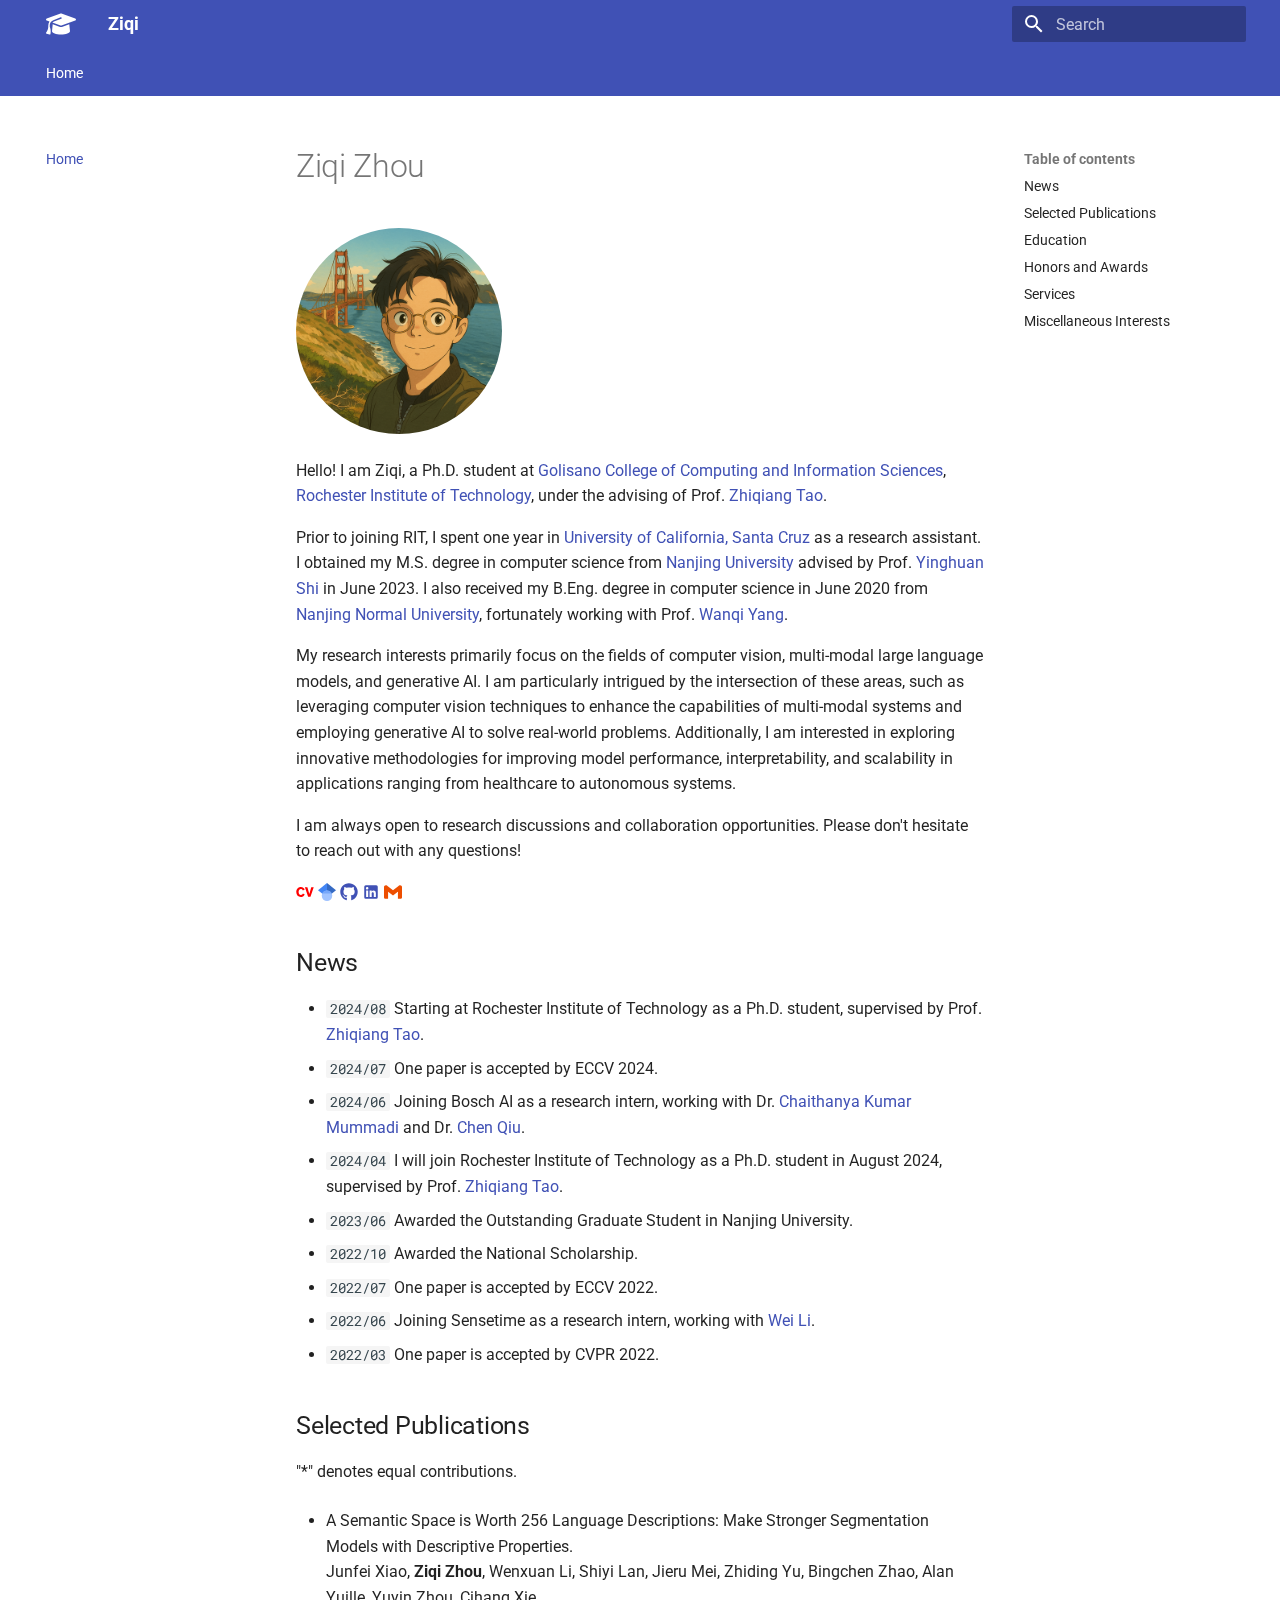
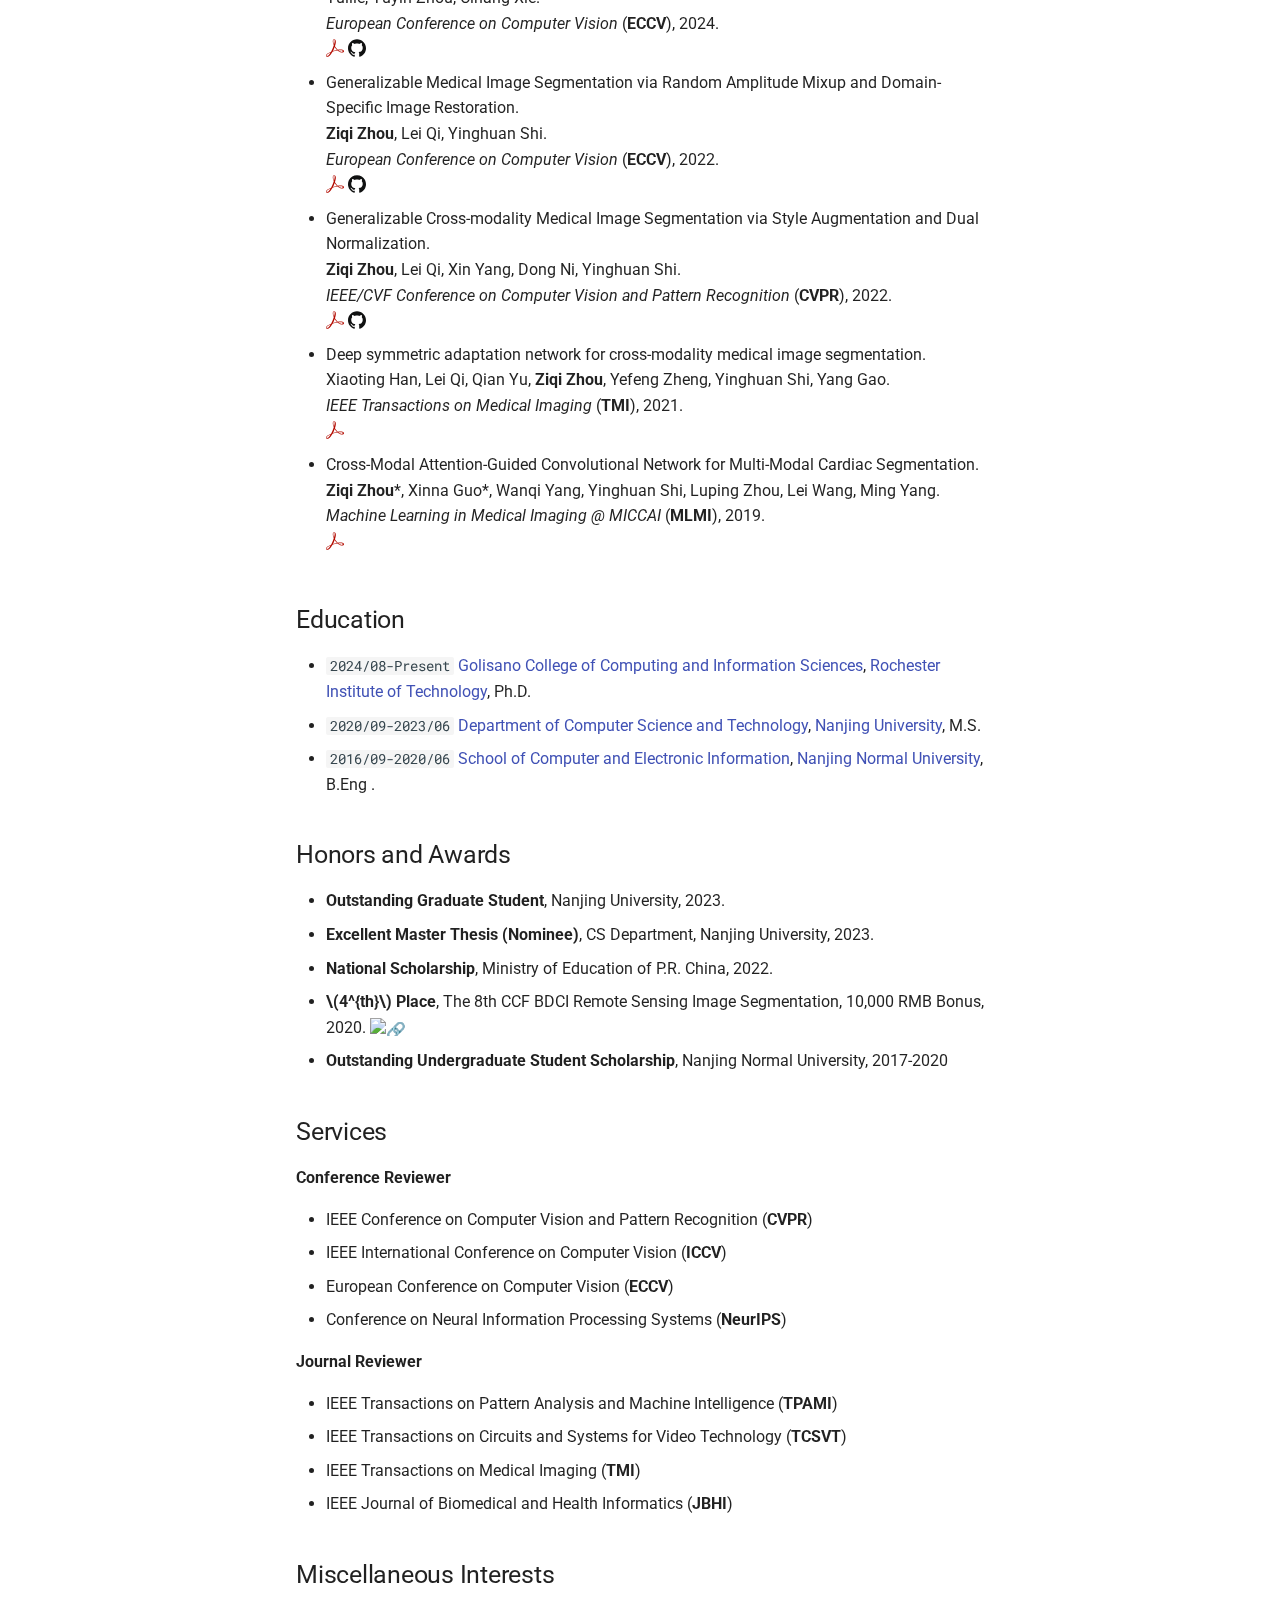
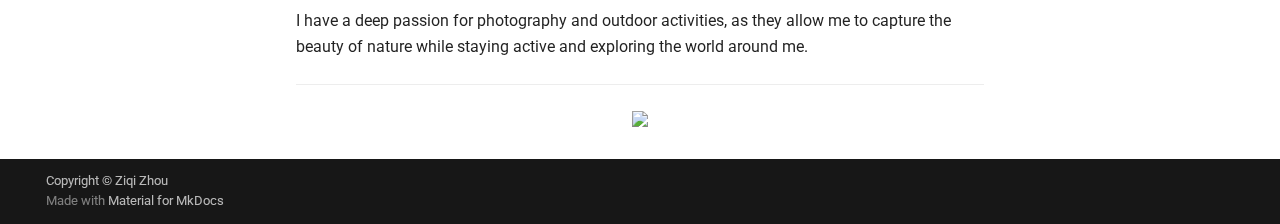
==== commit 25179049: "update selfie" ====
--- a/index.html
+++ b/index.html
@@ -1,3 +1,3 @@
-<!doctype html><html lang=en class=no-js> <head><meta charset=utf-8><meta name=viewport content="width=device-width,initial-scale=1"><meta name=description content="Ziqi's Homepage"><meta name=author content="Ziqi Zhou"><link href=https://zzzqzhou.github.io/ rel=canonical><link rel=icon href=icons/RIT-00070A_RGB_TM.svg><meta name=generator content="mkdocs-1.6.1, mkdocs-material-9.5.35"><title>Ziqi</title><link rel=stylesheet href=assets/stylesheets/main.35f28582.min.css><link rel=preconnect href=https://fonts.gstatic.com crossorigin><link rel=stylesheet href="https://fonts.googleapis.com/css?family=Roboto:300,300i,400,400i,700,700i%7CRoboto+Mono:400,400i,700,700i&display=fallback"><style>:root{--md-text-font:"Roboto";--md-code-font:"Roboto Mono"}</style><link rel=stylesheet href=stylesheets/extra.css><script>__md_scope=new URL(".",location),__md_hash=e=>[...e].reduce(((e,_)=>(e<<5)-e+_.charCodeAt(0)),0),__md_get=(e,_=localStorage,t=__md_scope)=>JSON.parse(_.getItem(t.pathname+"."+e)),__md_set=(e,_,t=localStorage,a=__md_scope)=>{try{t.setItem(a.pathname+"."+e,JSON.stringify(_))}catch(e){}}</script></head> <body dir=ltr> <input class=md-toggle data-md-toggle=drawer type=checkbox id=__drawer autocomplete=off> <input class=md-toggle data-md-toggle=search type=checkbox id=__search autocomplete=off> <label class=md-overlay for=__drawer></label> <div data-md-component=skip> <a href=#ziqi-zhou class=md-skip> Skip to content </a> </div> <div data-md-component=announce> </div> <header class=md-header data-md-component=header> <nav class="md-header__inner md-grid" aria-label=Header> <a href=. title=Ziqi class="md-header__button md-logo" aria-label=Ziqi data-md-component=logo> <svg xmlns=http://www.w3.org/2000/svg viewbox="0 0 640 512"><!-- Font Awesome Free 6.6.0 by @fontawesome - https://fontawesome.com License - https://fontawesome.com/license/free (Icons: CC BY 4.0, Fonts: SIL OFL 1.1, Code: MIT License) Copyright 2024 Fonticons, Inc.--><path d="M320 32c-8.1 0-16.1 1.4-23.7 4.1L15.8 137.4C6.3 140.9 0 149.9 0 160s6.3 19.1 15.8 22.6l57.9 20.9C57.3 229.3 48 259.8 48 291.9V320c0 28.4-10.8 57.7-22.3 80.8-6.5 13-13.9 25.8-22.5 37.6-3.2 4.3-4.1 9.9-2.3 15s6 8.9 11.2 10.2l64 16c4.2 1.1 8.7.3 12.4-2s6.3-6.1 7.1-10.4c8.6-42.8 4.3-81.2-2.1-108.7-3.2-14.2-7.5-28.7-13.5-42v-24.6c0-30.2 10.2-58.7 27.9-81.5 12.9-15.5 29.6-28 49.2-35.7l157-61.7c8.2-3.2 17.5.8 20.7 9s-.8 17.5-9 20.7l-157 61.7c-12.4 4.9-23.3 12.4-32.2 21.6l159.6 57.6c7.6 2.7 15.6 4.1 23.7 4.1s16.1-1.4 23.7-4.1l280.6-101c9.5-3.4 15.8-12.5 15.8-22.6s-6.3-19.1-15.8-22.6L343.7 36.1c-7.6-2.7-15.6-4.1-23.7-4.1M128 408c0 35.3 86 72 192 72s192-36.7 192-72l-15.3-145.4L354.5 314c-11.1 4-22.8 6-34.5 6s-23.5-2-34.5-6l-142.2-51.4z"/></svg> </a> <label class="md-header__button md-icon" for=__drawer> <svg xmlns=http://www.w3.org/2000/svg viewbox="0 0 24 24"><path d="M3 6h18v2H3zm0 5h18v2H3zm0 5h18v2H3z"/></svg> </label> <div class=md-header__title data-md-component=header-title> <div class=md-header__ellipsis> <div class=md-header__topic> <span class=md-ellipsis> Ziqi </span> </div> <div class=md-header__topic data-md-component=header-topic> <span class=md-ellipsis> Home </span> </div> </div> </div> <script>var palette=__md_get("__palette");if(palette&&palette.color){if("(prefers-color-scheme)"===palette.color.media){var media=matchMedia("(prefers-color-scheme: light)"),input=document.querySelector(media.matches?"[data-md-color-media='(prefers-color-scheme: light)']":"[data-md-color-media='(prefers-color-scheme: dark)']");palette.color.media=input.getAttribute("data-md-color-media"),palette.color.scheme=input.getAttribute("data-md-color-scheme"),palette.color.primary=input.getAttribute("data-md-color-primary"),palette.color.accent=input.getAttribute("data-md-color-accent")}for(var[key,value]of Object.entries(palette.color))document.body.setAttribute("data-md-color-"+key,value)}</script> <label class="md-header__button md-icon" for=__search> <svg xmlns=http://www.w3.org/2000/svg viewbox="0 0 24 24"><path d="M9.5 3A6.5 6.5 0 0 1 16 9.5c0 1.61-.59 3.09-1.56 4.23l.27.27h.79l5 5-1.5 1.5-5-5v-.79l-.27-.27A6.52 6.52 0 0 1 9.5 16 6.5 6.5 0 0 1 3 9.5 6.5 6.5 0 0 1 9.5 3m0 2C7 5 5 7 5 9.5S7 14 9.5 14 14 12 14 9.5 12 5 9.5 5"/></svg> </label> <div class=md-search data-md-component=search role=dialog> <label class=md-search__overlay for=__search></label> <div class=md-search__inner role=search> <form class=md-search__form name=search> <input type=text class=md-search__input name=query aria-label=Search placeholder=Search autocapitalize=off autocorrect=off autocomplete=off spellcheck=false data-md-component=search-query required> <label class="md-search__icon md-icon" for=__search> <svg xmlns=http://www.w3.org/2000/svg viewbox="0 0 24 24"><path d="M9.5 3A6.5 6.5 0 0 1 16 9.5c0 1.61-.59 3.09-1.56 4.23l.27.27h.79l5 5-1.5 1.5-5-5v-.79l-.27-.27A6.52 6.52 0 0 1 9.5 16 6.5 6.5 0 0 1 3 9.5 6.5 6.5 0 0 1 9.5 3m0 2C7 5 5 7 5 9.5S7 14 9.5 14 14 12 14 9.5 12 5 9.5 5"/></svg> <svg xmlns=http://www.w3.org/2000/svg viewbox="0 0 24 24"><path d="M20 11v2H8l5.5 5.5-1.42 1.42L4.16 12l7.92-7.92L13.5 5.5 8 11z"/></svg> </label> <nav class=md-search__options aria-label=Search> <button type=reset class="md-search__icon md-icon" title=Clear aria-label=Clear tabindex=-1> <svg xmlns=http://www.w3.org/2000/svg viewbox="0 0 24 24"><path d="M19 6.41 17.59 5 12 10.59 6.41 5 5 6.41 10.59 12 5 17.59 6.41 19 12 13.41 17.59 19 19 17.59 13.41 12z"/></svg> </button> </nav> </form> <div class=md-search__output> <div class=md-search__scrollwrap tabindex=0 data-md-scrollfix> <div class=md-search-result data-md-component=search-result> <div class=md-search-result__meta> Initializing search </div> <ol class=md-search-result__list role=presentation></ol> </div> </div> </div> </div> </div> </nav> </header> <div class=md-container data-md-component=container> <nav class=md-tabs aria-label=Tabs data-md-component=tabs> <div class=md-grid> <ul class=md-tabs__list> <li class="md-tabs__item md-tabs__item--active"> <a href=. class=md-tabs__link> Home </a> </li> </ul> </div> </nav> <main class=md-main data-md-component=main> <div class="md-main__inner md-grid"> <div class="md-sidebar md-sidebar--primary" data-md-component=sidebar data-md-type=navigation> <div class=md-sidebar__scrollwrap> <div class=md-sidebar__inner> <nav class="md-nav md-nav--primary md-nav--lifted" aria-label=Navigation data-md-level=0> <label class=md-nav__title for=__drawer> <a href=. title=Ziqi class="md-nav__button md-logo" aria-label=Ziqi data-md-component=logo> <svg xmlns=http://www.w3.org/2000/svg viewbox="0 0 640 512"><!-- Font Awesome Free 6.6.0 by @fontawesome - https://fontawesome.com License - https://fontawesome.com/license/free (Icons: CC BY 4.0, Fonts: SIL OFL 1.1, Code: MIT License) Copyright 2024 Fonticons, Inc.--><path d="M320 32c-8.1 0-16.1 1.4-23.7 4.1L15.8 137.4C6.3 140.9 0 149.9 0 160s6.3 19.1 15.8 22.6l57.9 20.9C57.3 229.3 48 259.8 48 291.9V320c0 28.4-10.8 57.7-22.3 80.8-6.5 13-13.9 25.8-22.5 37.6-3.2 4.3-4.1 9.9-2.3 15s6 8.9 11.2 10.2l64 16c4.2 1.1 8.7.3 12.4-2s6.3-6.1 7.1-10.4c8.6-42.8 4.3-81.2-2.1-108.7-3.2-14.2-7.5-28.7-13.5-42v-24.6c0-30.2 10.2-58.7 27.9-81.5 12.9-15.5 29.6-28 49.2-35.7l157-61.7c8.2-3.2 17.5.8 20.7 9s-.8 17.5-9 20.7l-157 61.7c-12.4 4.9-23.3 12.4-32.2 21.6l159.6 57.6c7.6 2.7 15.6 4.1 23.7 4.1s16.1-1.4 23.7-4.1l280.6-101c9.5-3.4 15.8-12.5 15.8-22.6s-6.3-19.1-15.8-22.6L343.7 36.1c-7.6-2.7-15.6-4.1-23.7-4.1M128 408c0 35.3 86 72 192 72s192-36.7 192-72l-15.3-145.4L354.5 314c-11.1 4-22.8 6-34.5 6s-23.5-2-34.5-6l-142.2-51.4z"/></svg> </a> Ziqi </label> <ul class=md-nav__list data-md-scrollfix> <li class="md-nav__item md-nav__item--active"> <input class="md-nav__toggle md-toggle" type=checkbox id=__toc> <label class="md-nav__link md-nav__link--active" for=__toc> <span class=md-ellipsis> Home </span> <span class="md-nav__icon md-icon"></span> </label> <a href=. class="md-nav__link md-nav__link--active"> <span class=md-ellipsis> Home </span> </a> <nav class="md-nav md-nav--secondary" aria-label="Table of contents"> <label class=md-nav__title for=__toc> <span class="md-nav__icon md-icon"></span> Table of contents </label> <ul class=md-nav__list data-md-component=toc data-md-scrollfix> <li class=md-nav__item> <a href=#news class=md-nav__link> <span class=md-ellipsis> News </span> </a> </li> <li class=md-nav__item> <a href=#selected-publications class=md-nav__link> <span class=md-ellipsis> Selected Publications </span> </a> </li> <li class=md-nav__item> <a href=#education class=md-nav__link> <span class=md-ellipsis> Education </span> </a> </li> <li class=md-nav__item> <a href=#honors-and-awards class=md-nav__link> <span class=md-ellipsis> Honors and Awards </span> </a> </li> <li class=md-nav__item> <a href=#services class=md-nav__link> <span class=md-ellipsis> Services </span> </a> </li> <li class=md-nav__item> <a href=#miscellaneous-interests class=md-nav__link> <span class=md-ellipsis> Miscellaneous Interests </span> </a> </li> </ul> </nav> </li> </ul> </nav> </div> </div> </div> <div class="md-sidebar md-sidebar--secondary" data-md-component=sidebar data-md-type=toc> <div class=md-sidebar__scrollwrap> <div class=md-sidebar__inner> <nav class="md-nav md-nav--secondary" aria-label="Table of contents"> <label class=md-nav__title for=__toc> <span class="md-nav__icon md-icon"></span> Table of contents </label> <ul class=md-nav__list data-md-component=toc data-md-scrollfix> <li class=md-nav__item> <a href=#news class=md-nav__link> <span class=md-ellipsis> News </span> </a> </li> <li class=md-nav__item> <a href=#selected-publications class=md-nav__link> <span class=md-ellipsis> Selected Publications </span> </a> </li> <li class=md-nav__item> <a href=#education class=md-nav__link> <span class=md-ellipsis> Education </span> </a> </li> <li class=md-nav__item> <a href=#honors-and-awards class=md-nav__link> <span class=md-ellipsis> Honors and Awards </span> </a> </li> <li class=md-nav__item> <a href=#services class=md-nav__link> <span class=md-ellipsis> Services </span> </a> </li> <li class=md-nav__item> <a href=#miscellaneous-interests class=md-nav__link> <span class=md-ellipsis> Miscellaneous Interests </span> </a> </li> </ul> </nav> </div> </div> </div> <div class=md-content data-md-component=content> <article class="md-content__inner md-typeset"> <h1 id=ziqi-zhou>Ziqi Zhou</h1> <!-- <img id="img"  src="./imgs/Ziqi_sketch.png" onMouseOver="mo()" onMouseOut="mout()" width="200"/> --> <p><img style=width:30%;max-width:30%;border-radius:50% alt="profile photo" src=./imgs/ZZQ.jpg></p> <!-- <p>
+<!doctype html><html lang=en class=no-js> <head><meta charset=utf-8><meta name=viewport content="width=device-width,initial-scale=1"><meta name=description content="Ziqi's Homepage"><meta name=author content="Ziqi Zhou"><link href=https://zzzqzhou.github.io/ rel=canonical><link rel=icon href=icons/RIT-00070A_RGB_TM.svg><meta name=generator content="mkdocs-1.6.1, mkdocs-material-9.5.39"><title>Ziqi</title><link rel=stylesheet href=assets/stylesheets/main.8c3ca2c6.min.css><link rel=preconnect href=https://fonts.gstatic.com crossorigin><link rel=stylesheet href="https://fonts.googleapis.com/css?family=Roboto:300,300i,400,400i,700,700i%7CRoboto+Mono:400,400i,700,700i&display=fallback"><style>:root{--md-text-font:"Roboto";--md-code-font:"Roboto Mono"}</style><link rel=stylesheet href=stylesheets/extra.css><script>__md_scope=new URL(".",location),__md_hash=e=>[...e].reduce(((e,_)=>(e<<5)-e+_.charCodeAt(0)),0),__md_get=(e,_=localStorage,t=__md_scope)=>JSON.parse(_.getItem(t.pathname+"."+e)),__md_set=(e,_,t=localStorage,a=__md_scope)=>{try{t.setItem(a.pathname+"."+e,JSON.stringify(_))}catch(e){}}</script></head> <body dir=ltr> <input class=md-toggle data-md-toggle=drawer type=checkbox id=__drawer autocomplete=off> <input class=md-toggle data-md-toggle=search type=checkbox id=__search autocomplete=off> <label class=md-overlay for=__drawer></label> <div data-md-component=skip> <a href=#ziqi-zhou class=md-skip> Skip to content </a> </div> <div data-md-component=announce> </div> <header class=md-header data-md-component=header> <nav class="md-header__inner md-grid" aria-label=Header> <a href=. title=Ziqi class="md-header__button md-logo" aria-label=Ziqi data-md-component=logo> <svg xmlns=http://www.w3.org/2000/svg viewbox="0 0 640 512"><!-- Font Awesome Free 6.6.0 by @fontawesome - https://fontawesome.com License - https://fontawesome.com/license/free (Icons: CC BY 4.0, Fonts: SIL OFL 1.1, Code: MIT License) Copyright 2024 Fonticons, Inc.--><path d="M320 32c-8.1 0-16.1 1.4-23.7 4.1L15.8 137.4C6.3 140.9 0 149.9 0 160s6.3 19.1 15.8 22.6l57.9 20.9C57.3 229.3 48 259.8 48 291.9V320c0 28.4-10.8 57.7-22.3 80.8-6.5 13-13.9 25.8-22.5 37.6-3.2 4.3-4.1 9.9-2.3 15s6 8.9 11.2 10.2l64 16c4.2 1.1 8.7.3 12.4-2s6.3-6.1 7.1-10.4c8.6-42.8 4.3-81.2-2.1-108.7-3.2-14.2-7.5-28.7-13.5-42v-24.6c0-30.2 10.2-58.7 27.9-81.5 12.9-15.5 29.6-28 49.2-35.7l157-61.7c8.2-3.2 17.5.8 20.7 9s-.8 17.5-9 20.7l-157 61.7c-12.4 4.9-23.3 12.4-32.2 21.6l159.6 57.6c7.6 2.7 15.6 4.1 23.7 4.1s16.1-1.4 23.7-4.1l280.6-101c9.5-3.4 15.8-12.5 15.8-22.6s-6.3-19.1-15.8-22.6L343.7 36.1c-7.6-2.7-15.6-4.1-23.7-4.1M128 408c0 35.3 86 72 192 72s192-36.7 192-72l-15.3-145.4L354.5 314c-11.1 4-22.8 6-34.5 6s-23.5-2-34.5-6l-142.2-51.4z"/></svg> </a> <label class="md-header__button md-icon" for=__drawer> <svg xmlns=http://www.w3.org/2000/svg viewbox="0 0 24 24"><path d="M3 6h18v2H3zm0 5h18v2H3zm0 5h18v2H3z"/></svg> </label> <div class=md-header__title data-md-component=header-title> <div class=md-header__ellipsis> <div class=md-header__topic> <span class=md-ellipsis> Ziqi </span> </div> <div class=md-header__topic data-md-component=header-topic> <span class=md-ellipsis> Home </span> </div> </div> </div> <script>var palette=__md_get("__palette");if(palette&&palette.color){if("(prefers-color-scheme)"===palette.color.media){var media=matchMedia("(prefers-color-scheme: light)"),input=document.querySelector(media.matches?"[data-md-color-media='(prefers-color-scheme: light)']":"[data-md-color-media='(prefers-color-scheme: dark)']");palette.color.media=input.getAttribute("data-md-color-media"),palette.color.scheme=input.getAttribute("data-md-color-scheme"),palette.color.primary=input.getAttribute("data-md-color-primary"),palette.color.accent=input.getAttribute("data-md-color-accent")}for(var[key,value]of Object.entries(palette.color))document.body.setAttribute("data-md-color-"+key,value)}</script> <label class="md-header__button md-icon" for=__search> <svg xmlns=http://www.w3.org/2000/svg viewbox="0 0 24 24"><path d="M9.5 3A6.5 6.5 0 0 1 16 9.5c0 1.61-.59 3.09-1.56 4.23l.27.27h.79l5 5-1.5 1.5-5-5v-.79l-.27-.27A6.52 6.52 0 0 1 9.5 16 6.5 6.5 0 0 1 3 9.5 6.5 6.5 0 0 1 9.5 3m0 2C7 5 5 7 5 9.5S7 14 9.5 14 14 12 14 9.5 12 5 9.5 5"/></svg> </label> <div class=md-search data-md-component=search role=dialog> <label class=md-search__overlay for=__search></label> <div class=md-search__inner role=search> <form class=md-search__form name=search> <input type=text class=md-search__input name=query aria-label=Search placeholder=Search autocapitalize=off autocorrect=off autocomplete=off spellcheck=false data-md-component=search-query required> <label class="md-search__icon md-icon" for=__search> <svg xmlns=http://www.w3.org/2000/svg viewbox="0 0 24 24"><path d="M9.5 3A6.5 6.5 0 0 1 16 9.5c0 1.61-.59 3.09-1.56 4.23l.27.27h.79l5 5-1.5 1.5-5-5v-.79l-.27-.27A6.52 6.52 0 0 1 9.5 16 6.5 6.5 0 0 1 3 9.5 6.5 6.5 0 0 1 9.5 3m0 2C7 5 5 7 5 9.5S7 14 9.5 14 14 12 14 9.5 12 5 9.5 5"/></svg> <svg xmlns=http://www.w3.org/2000/svg viewbox="0 0 24 24"><path d="M20 11v2H8l5.5 5.5-1.42 1.42L4.16 12l7.92-7.92L13.5 5.5 8 11z"/></svg> </label> <nav class=md-search__options aria-label=Search> <button type=reset class="md-search__icon md-icon" title=Clear aria-label=Clear tabindex=-1> <svg xmlns=http://www.w3.org/2000/svg viewbox="0 0 24 24"><path d="M19 6.41 17.59 5 12 10.59 6.41 5 5 6.41 10.59 12 5 17.59 6.41 19 12 13.41 17.59 19 19 17.59 13.41 12z"/></svg> </button> </nav> </form> <div class=md-search__output> <div class=md-search__scrollwrap tabindex=0 data-md-scrollfix> <div class=md-search-result data-md-component=search-result> <div class=md-search-result__meta> Initializing search </div> <ol class=md-search-result__list role=presentation></ol> </div> </div> </div> </div> </div> </nav> </header> <div class=md-container data-md-component=container> <nav class=md-tabs aria-label=Tabs data-md-component=tabs> <div class=md-grid> <ul class=md-tabs__list> <li class="md-tabs__item md-tabs__item--active"> <a href=. class=md-tabs__link> Home </a> </li> </ul> </div> </nav> <main class=md-main data-md-component=main> <div class="md-main__inner md-grid"> <div class="md-sidebar md-sidebar--primary" data-md-component=sidebar data-md-type=navigation> <div class=md-sidebar__scrollwrap> <div class=md-sidebar__inner> <nav class="md-nav md-nav--primary md-nav--lifted" aria-label=Navigation data-md-level=0> <label class=md-nav__title for=__drawer> <a href=. title=Ziqi class="md-nav__button md-logo" aria-label=Ziqi data-md-component=logo> <svg xmlns=http://www.w3.org/2000/svg viewbox="0 0 640 512"><!-- Font Awesome Free 6.6.0 by @fontawesome - https://fontawesome.com License - https://fontawesome.com/license/free (Icons: CC BY 4.0, Fonts: SIL OFL 1.1, Code: MIT License) Copyright 2024 Fonticons, Inc.--><path d="M320 32c-8.1 0-16.1 1.4-23.7 4.1L15.8 137.4C6.3 140.9 0 149.9 0 160s6.3 19.1 15.8 22.6l57.9 20.9C57.3 229.3 48 259.8 48 291.9V320c0 28.4-10.8 57.7-22.3 80.8-6.5 13-13.9 25.8-22.5 37.6-3.2 4.3-4.1 9.9-2.3 15s6 8.9 11.2 10.2l64 16c4.2 1.1 8.7.3 12.4-2s6.3-6.1 7.1-10.4c8.6-42.8 4.3-81.2-2.1-108.7-3.2-14.2-7.5-28.7-13.5-42v-24.6c0-30.2 10.2-58.7 27.9-81.5 12.9-15.5 29.6-28 49.2-35.7l157-61.7c8.2-3.2 17.5.8 20.7 9s-.8 17.5-9 20.7l-157 61.7c-12.4 4.9-23.3 12.4-32.2 21.6l159.6 57.6c7.6 2.7 15.6 4.1 23.7 4.1s16.1-1.4 23.7-4.1l280.6-101c9.5-3.4 15.8-12.5 15.8-22.6s-6.3-19.1-15.8-22.6L343.7 36.1c-7.6-2.7-15.6-4.1-23.7-4.1M128 408c0 35.3 86 72 192 72s192-36.7 192-72l-15.3-145.4L354.5 314c-11.1 4-22.8 6-34.5 6s-23.5-2-34.5-6l-142.2-51.4z"/></svg> </a> Ziqi </label> <ul class=md-nav__list data-md-scrollfix> <li class="md-nav__item md-nav__item--active"> <input class="md-nav__toggle md-toggle" type=checkbox id=__toc> <label class="md-nav__link md-nav__link--active" for=__toc> <span class=md-ellipsis> Home </span> <span class="md-nav__icon md-icon"></span> </label> <a href=. class="md-nav__link md-nav__link--active"> <span class=md-ellipsis> Home </span> </a> <nav class="md-nav md-nav--secondary" aria-label="Table of contents"> <label class=md-nav__title for=__toc> <span class="md-nav__icon md-icon"></span> Table of contents </label> <ul class=md-nav__list data-md-component=toc data-md-scrollfix> <li class=md-nav__item> <a href=#news class=md-nav__link> <span class=md-ellipsis> News </span> </a> </li> <li class=md-nav__item> <a href=#selected-publications class=md-nav__link> <span class=md-ellipsis> Selected Publications </span> </a> </li> <li class=md-nav__item> <a href=#education class=md-nav__link> <span class=md-ellipsis> Education </span> </a> </li> <li class=md-nav__item> <a href=#honors-and-awards class=md-nav__link> <span class=md-ellipsis> Honors and Awards </span> </a> </li> <li class=md-nav__item> <a href=#services class=md-nav__link> <span class=md-ellipsis> Services </span> </a> </li> <li class=md-nav__item> <a href=#miscellaneous-interests class=md-nav__link> <span class=md-ellipsis> Miscellaneous Interests </span> </a> </li> </ul> </nav> </li> </ul> </nav> </div> </div> </div> <div class="md-sidebar md-sidebar--secondary" data-md-component=sidebar data-md-type=toc> <div class=md-sidebar__scrollwrap> <div class=md-sidebar__inner> <nav class="md-nav md-nav--secondary" aria-label="Table of contents"> <label class=md-nav__title for=__toc> <span class="md-nav__icon md-icon"></span> Table of contents </label> <ul class=md-nav__list data-md-component=toc data-md-scrollfix> <li class=md-nav__item> <a href=#news class=md-nav__link> <span class=md-ellipsis> News </span> </a> </li> <li class=md-nav__item> <a href=#selected-publications class=md-nav__link> <span class=md-ellipsis> Selected Publications </span> </a> </li> <li class=md-nav__item> <a href=#education class=md-nav__link> <span class=md-ellipsis> Education </span> </a> </li> <li class=md-nav__item> <a href=#honors-and-awards class=md-nav__link> <span class=md-ellipsis> Honors and Awards </span> </a> </li> <li class=md-nav__item> <a href=#services class=md-nav__link> <span class=md-ellipsis> Services </span> </a> </li> <li class=md-nav__item> <a href=#miscellaneous-interests class=md-nav__link> <span class=md-ellipsis> Miscellaneous Interests </span> </a> </li> </ul> </nav> </div> </div> </div> <div class=md-content data-md-component=content> <article class="md-content__inner md-typeset"> <h1 id=ziqi-zhou>Ziqi Zhou</h1> <!-- <img id="img"  src="./imgs/Ziqi_sketch.png" onMouseOver="mo()" onMouseOut="mout()" width="200"/> --> <p><img style=width:30%;max-width:30%;border-radius:50% alt="profile photo" src=./imgs/ZZQ_ghibli.png></p> <!-- <p>
 Ph.D. student at <a href="https://www.rit.edu/computing/">Golisano College of Computing and Information Sciences</a>, <a href="https://www.rit.edu/">Rochester Institute of Technology</a>, United States
-</p> --> <!-- ## **Biography** --> <p>Hello! I am Ziqi, a Ph.D. student at <a href=https://www.rit.edu/computing/ >Golisano College of Computing and Information Sciences</a>, <a href=https://www.rit.edu/ >Rochester Institute of Technology</a>, under the advising of Prof. <a href=https://ztao.cc/ >Zhiqiang Tao</a>. </p> <p>Prior to joining RIT, I spent one year in <a href=https://www.ucsc.edu/ >University of California, Santa Cruz</a> as a research assistant. I obtained my M.S. degree in computer science from <a href=https://www.nju.edu.cn/ >Nanjing University</a> advised by Prof. <a href=https://cs.nju.edu.cn/shiyh/ >Yinghuan Shi</a> in June 2023. I also received my B.Eng. degree in computer science in June 2020 from <a href=https://www.njnu.edu.cn/ >Nanjing Normal University</a>, fortunately working with Prof. <a href=https://cs.nju.edu.cn/rl/people/yangwq/index.htm>Wanqi Yang</a>.</p> <p>My research interests primarily focus on the fields of computer vision, multi-modal large language models, and generative AI. I am particularly intrigued by the intersection of these areas, such as leveraging computer vision techniques to enhance the capabilities of multi-modal systems and employing generative AI to solve real-world problems. Additionally, I am interested in exploring innovative methodologies for improving model performance, interpretability, and scalability in applications ranging from healthcare to autonomous systems.</p> <p>I am always open to research discussions and collaboration opportunities. Please don't hesitate to reach out with any questions!</p> <p><a href=./files/Ziqi_Zhou_CV.pdf><span class="twemoji cv"><?xml version="1.0" encoding="UTF-8" standalone="no"?> <svg xmlns:dc=http://purl.org/dc/elements/1.1/ xmlns:cc=http://creativecommons.org/ns# xmlns:rdf=http://www.w3.org/1999/02/22-rdf-syntax-ns# xmlns:svg=http://www.w3.org/2000/svg xmlns=http://www.w3.org/2000/svg xmlns:sodipodi=http://sodipodi.sourceforge.net/DTD/sodipodi-0.dtd xmlns:inkscape=http://www.inkscape.org/namespaces/inkscape width=512 height=512 viewbox="0 0 512 512" version=1.1 id=svg8 inkscape:version="1.0 (1.0+r73+1)" sodipodi:docname=cv.svg> <title id=title833>CV</title> <defs id=defs2 /> <sodipodi:namedview scale-x=1 id=base pagecolor=#ffffff bordercolor=#666666 borderopacity=1.0 inkscape:pageopacity=0.0 inkscape:pageshadow=2 inkscape:zoom=0.75 inkscape:cx=256 inkscape:cy=256 inkscape:document-units=px inkscape:current-layer=layer6 inkscape:document-rotation=0 showgrid=true units=px showguides=true inkscape:guide-bbox=true inkscape:window-width=1315 inkscape:window-height=713 inkscape:window-x=51 inkscape:window-y=27 inkscape:window-maximized=1> <inkscape:grid type=xygrid id=grid10 empspacing=4 /> <sodipodi:guide position=511.99998,64 orientation=0,1 id=guide23 inkscape:label=baseline inkscape:locked=true inkscape:color=rgb(0,0,255) /> </sodipodi:namedview> <metadata id=metadata5> <rdf:rdf> <cc:work rdf:about> <dc:format>image/svg+xml</dc:format> <dc:type rdf:resource=http://purl.org/dc/dcmitype/StillImage /> <dc:title>CV</dc:title> <cc:license rdf:resource=http://scripts.sil.org/OFL /> <dc:subject> <rdf:bag> <rdf:li>CV</rdf:li> </rdf:bag> </dc:subject> </cc:work> <cc:license rdf:about=http://scripts.sil.org/OFL> <cc:permits rdf:resource=http://scripts.sil.org/pub/OFL/Reproduction /> <cc:permits rdf:resource=http://scripts.sil.org/pub/OFL/Distribution /> <cc:permits rdf:resource=http://scripts.sil.org/pub/OFL/Embedding /> <cc:permits rdf:resource=http://scripts.sil.org/pub/OFL/DerivativeWorks /> <cc:requires rdf:resource=http://scripts.sil.org/pub/OFL/Notice /> <cc:requires rdf:resource=http://scripts.sil.org/pub/OFL/Attribution /> <cc:requires rdf:resource=http://scripts.sil.org/pub/OFL/ShareAlike /> <cc:requires rdf:resource=http://scripts.sil.org/pub/OFL/DerivativeRenaming /> <cc:requires rdf:resource=http://scripts.sil.org/pub/OFL/BundlingWhenSelling /> </cc:license> </rdf:rdf> </metadata> <g inkscape:groupmode=layer id=layer6 inkscape:label=icon> <path style=stroke-width:0.07717 id=path2 d="m 249.17973,328.32402 c -9.78758,15.38441 -19.17851,30.4337 -40.22128,45.05521 -11.25687,7.89055 -37.16464,23.30604 -73.9908,23.30604 -70.258325,0 -126.9676516,-51.07979 -126.9676516,-140.88446 0,-78.48565 53.3447156,-140.48607 128.4662816,-140.48607 30.4337,0 57.47396,10.52167 77.38654,26.30447 18.41392,14.65033 27.03796,29.30348 34.56291,42.45573 l -52.58013,26.27338 c -3.76134,-8.62631 -8.28954,-17.64933 -19.91259,-27.40585 -12.78437,-10.15549 -25.53991,-13.15224 -36.45998,-13.15224 -42.821335,0 -65.364452,39.82459 -65.364452,84.14459 0,58.23852 29.700162,87.14305 65.364452,87.14305 34.5629,0 48.47976,-24.0418 57.47396,-39.42563 l 52.24332,26.67235 z M 433.37382,123.57317 H 504 L 411.96314,388.7947 H 344.36647 L 253.46212,123.57317 h 70.62446 l 54.84337,188.60017 z"/> </g> </svg> </span></a> <a href="https://scholar.google.com/citations?user=fSIalncAAAAJ&hl=en"><span class=twemoji><svg height=2500 width=2500 xmlns=http://www.w3.org/2000/svg viewbox="0 0 512 512"><g fill=none fill-rule=evenodd><path fill=#4285f4 d="M256 411.12L0 202.667 256 0z"/><path fill=#356ac3 d="M256 411.12l256-208.453L256 0z"/><circle cx=256 cy=362.667 fill=#a0c3ff r=149.333 /><path fill=#76a7fa d="M121.037 298.667c23.968-50.453 75.392-85.334 134.963-85.334s110.995 34.881 134.963 85.334H121.037z"/></g></svg></span></a> <a href=https://github.com/zzzqzhou><span class=twemoji><svg xmlns=http://www.w3.org/2000/svg viewbox="0 0 496 512"><!-- Font Awesome Free 6.6.0 by @fontawesome - https://fontawesome.com License - https://fontawesome.com/license/free (Icons: CC BY 4.0, Fonts: SIL OFL 1.1, Code: MIT License) Copyright 2024 Fonticons, Inc.--><path d="M165.9 397.4c0 2-2.3 3.6-5.2 3.6-3.3.3-5.6-1.3-5.6-3.6 0-2 2.3-3.6 5.2-3.6 3-.3 5.6 1.3 5.6 3.6m-31.1-4.5c-.7 2 1.3 4.3 4.3 4.9 2.6 1 5.6 0 6.2-2s-1.3-4.3-4.3-5.2c-2.6-.7-5.5.3-6.2 2.3m44.2-1.7c-2.9.7-4.9 2.6-4.6 4.9.3 2 2.9 3.3 5.9 2.6 2.9-.7 4.9-2.6 4.6-4.6-.3-1.9-3-3.2-5.9-2.9M244.8 8C106.1 8 0 113.3 0 252c0 110.9 69.8 205.8 169.5 239.2 12.8 2.3 17.3-5.6 17.3-12.1 0-6.2-.3-40.4-.3-61.4 0 0-70 15-84.7-29.8 0 0-11.4-29.1-27.8-36.6 0 0-22.9-15.7 1.6-15.4 0 0 24.9 2 38.6 25.8 21.9 38.6 58.6 27.5 72.9 20.9 2.3-16 8.8-27.1 16-33.7-55.9-6.2-112.3-14.3-112.3-110.5 0-27.5 7.6-41.3 23.6-58.9-2.6-6.5-11.1-33.3 2.6-67.9 20.9-6.5 69 27 69 27 20-5.6 41.5-8.5 62.8-8.5s42.8 2.9 62.8 8.5c0 0 48.1-33.6 69-27 13.7 34.7 5.2 61.4 2.6 67.9 16 17.7 25.8 31.5 25.8 58.9 0 96.5-58.9 104.2-114.8 110.5 9.2 7.9 17 22.9 17 46.4 0 33.7-.3 75.4-.3 83.6 0 6.5 4.6 14.4 17.3 12.1C428.2 457.8 496 362.9 496 252 496 113.3 383.5 8 244.8 8M97.2 352.9c-1.3 1-1 3.3.7 5.2 1.6 1.6 3.9 2.3 5.2 1 1.3-1 1-3.3-.7-5.2-1.6-1.6-3.9-2.3-5.2-1m-10.8-8.1c-.7 1.3.3 2.9 2.3 3.9 1.6 1 3.6.7 4.3-.7.7-1.3-.3-2.9-2.3-3.9-2-.6-3.6-.3-4.3.7m32.4 35.6c-1.6 1.3-1 4.3 1.3 6.2 2.3 2.3 5.2 2.6 6.5 1 1.3-1.3.7-4.3-1.3-6.2-2.2-2.3-5.2-2.6-6.5-1m-11.4-14.7c-1.6 1-1.6 3.6 0 5.9s4.3 3.3 5.6 2.3c1.6-1.3 1.6-3.9 0-6.2-1.4-2.3-4-3.3-5.6-2"/></svg></span></a> <a href=https://www.linkedin.com/in/ziqi-zhou-067546138/ ><span class=twemoji><svg xmlns=http://www.w3.org/2000/svg viewbox="0 0 24 24"><path d="M19 3a2 2 0 0 1 2 2v14a2 2 0 0 1-2 2H5a2 2 0 0 1-2-2V5a2 2 0 0 1 2-2zm-.5 15.5v-5.3a3.26 3.26 0 0 0-3.26-3.26c-.85 0-1.84.52-2.32 1.3v-1.11h-2.79v8.37h2.79v-4.93c0-.77.62-1.4 1.39-1.4a1.4 1.4 0 0 1 1.4 1.4v4.93zM6.88 8.56a1.68 1.68 0 0 0 1.68-1.68c0-.93-.75-1.69-1.68-1.69a1.69 1.69 0 0 0-1.69 1.69c0 .93.76 1.68 1.69 1.68m1.39 9.94v-8.37H5.5v8.37z"/></svg></span></a> <a href=mailto:ziqi.zhou.cs@gmail.com><span class="twemoji gmail"><svg xmlns=http://www.w3.org/2000/svg viewbox="0 0 24 24"><path d="M24 5.457v13.909c0 .904-.732 1.636-1.636 1.636h-3.819V11.73L12 16.64l-6.545-4.91v9.273H1.636A1.636 1.636 0 0 1 0 19.366V5.457c0-2.023 2.309-3.178 3.927-1.964L5.455 4.64 12 9.548l6.545-4.91 1.528-1.145C21.69 2.28 24 3.434 24 5.457"/></svg></span></a></p> <h2 id=news><strong>News</strong></h2> <ul> <li><code>2024/08</code> Starting at Rochester Institute of Technology as a Ph.D. student, supervised by Prof. <a href=https://ztao.cc/ >Zhiqiang Tao</a>.</li> <li><code>2024/07</code> One paper is accepted by ECCV 2024.</li> <li><code>2024/06</code> Joining Bosch AI as a research intern, working with Dr. <a href="https://scholar.google.com/citations?user=XJLtaG4AAAAJ&hl=en">Chaithanya Kumar Mummadi</a> and Dr. <a href="https://scholar.google.com/citations?user=uX5Y9XUAAAAJ&hl=en">Chen Qiu</a>.</li> <li><code>2024/04</code> I will join Rochester Institute of Technology as a Ph.D. student in August 2024, supervised by Prof. <a href=https://ztao.cc/ >Zhiqiang Tao</a>.</li> <li><code>2023/06</code> Awarded the Outstanding Graduate Student in Nanjing University.</li> <li><code>2022/10</code> Awarded the National Scholarship.</li> <li><code>2022/07</code> One paper is accepted by ECCV 2022.</li> <li><code>2022/06</code> Joining Sensetime as a research intern, working with <a href=https://bigballon.github.io/ >Wei Li</a>.</li> <li><code>2022/03</code> One paper is accepted by CVPR 2022.</li> </ul> <h2 id=selected-publications><strong>Selected Publications</strong></h2> <p>"*" denotes equal contributions.</p> <ul> <li> <p>A Semantic Space is Worth 256 Language Descriptions: Make Stronger Segmentation Models with Descriptive Properties. <br>Junfei Xiao, <strong>Ziqi Zhou</strong>, Wenxuan Li, Shiyi Lan, Jieru Mei, Zhiding Yu, Bingchen Zhao, Alan Yuille, Yuyin Zhou, Cihang Xie. <br><i>European Conference on Computer Vision</i> (<strong>ECCV</strong>), 2024. <br><a href=https://arxiv.org/pdf/2312.13764.pdf><span class="twemoji pdf"><svg xmlns=http://www.w3.org/2000/svg viewbox="0 0 24 24"><path d="M23.63 15.3c-.71-.745-2.166-1.17-4.224-1.17-1.1 0-2.377.106-3.761.354a19.4 19.4 0 0 1-2.307-2.661c-.532-.71-.994-1.49-1.42-2.236.817-2.484 1.207-4.507 1.207-5.962 0-1.632-.603-3.336-2.342-3.336-.532 0-1.065.32-1.349.781-.78 1.384-.425 4.4.923 7.381a60 60 0 0 1-1.703 4.507c-.568 1.349-1.207 2.733-1.917 4.01C2.834 18.53.314 20.34.03 21.758c-.106.533.071 1.03.462 1.42.142.107.639.533 1.49.533 2.59 0 5.323-4.188 6.707-6.707 1.065-.355 2.13-.71 3.194-.994a35 35 0 0 1 3.407-.745c2.732 2.448 5.145 2.839 6.352 2.839 1.49 0 2.023-.604 2.2-1.1.32-.64.106-1.349-.213-1.704zm-1.42 1.03c-.107.532-.64.887-1.384.887-.213 0-.39-.036-.604-.071-1.348-.32-2.626-.994-3.903-2.059a18 18 0 0 1 2.98-.248c.746 0 1.385.035 1.81.142.497.106 1.278.426 1.1 1.348zm-7.524-1.668a38 38 0 0 0-2.945.674 40 40 0 0 0-2.52.745 40 40 0 0 0 1.207-2.555c.426-.994.78-2.023 1.136-2.981.354.603.745 1.207 1.135 1.739a50 50 0 0 0 1.987 2.378M10.038 1.46a.77.77 0 0 1 .674-.425c.745 0 .887.851.887 1.526 0 1.135-.355 2.874-.958 4.861-1.03-2.768-1.1-5.074-.603-5.962M6.134 17.997c-1.81 2.981-3.549 4.826-4.613 4.826a.87.87 0 0 1-.532-.177c-.213-.213-.32-.461-.249-.745.213-1.065 2.271-2.555 5.394-3.904"/></svg></span></a> <a href=https://github.com/lambert-x/ProLab><span class="twemoji github"><svg xmlns=http://www.w3.org/2000/svg viewbox="0 0 24 24"><path d="M12 .297c-6.63 0-12 5.373-12 12 0 5.303 3.438 9.8 8.205 11.385.6.113.82-.258.82-.577 0-.285-.01-1.04-.015-2.04-3.338.724-4.042-1.61-4.042-1.61C4.422 18.07 3.633 17.7 3.633 17.7c-1.087-.744.084-.729.084-.729 1.205.084 1.838 1.236 1.838 1.236 1.07 1.835 2.809 1.305 3.495.998.108-.776.417-1.305.76-1.605-2.665-.3-5.466-1.332-5.466-5.93 0-1.31.465-2.38 1.235-3.22-.135-.303-.54-1.523.105-3.176 0 0 1.005-.322 3.3 1.23.96-.267 1.98-.399 3-.405 1.02.006 2.04.138 3 .405 2.28-1.552 3.285-1.23 3.285-1.23.645 1.653.24 2.873.12 3.176.765.84 1.23 1.91 1.23 3.22 0 4.61-2.805 5.625-5.475 5.92.42.36.81 1.096.81 2.22 0 1.606-.015 2.896-.015 3.286 0 .315.21.69.825.57C20.565 22.092 24 17.592 24 12.297c0-6.627-5.373-12-12-12"/></svg></span></a></p> </li> <li> <p>Generalizable Medical Image Segmentation via Random Amplitude Mixup and Domain-Specific Image Restoration. <br><strong>Ziqi Zhou</strong>, Lei Qi, Yinghuan Shi. <br><i>European Conference on Computer Vision</i> (<strong>ECCV</strong>), 2022. <br><a href=https://arxiv.org/pdf/2208.03901.pdf><span class="twemoji pdf"><svg xmlns=http://www.w3.org/2000/svg viewbox="0 0 24 24"><path d="M23.63 15.3c-.71-.745-2.166-1.17-4.224-1.17-1.1 0-2.377.106-3.761.354a19.4 19.4 0 0 1-2.307-2.661c-.532-.71-.994-1.49-1.42-2.236.817-2.484 1.207-4.507 1.207-5.962 0-1.632-.603-3.336-2.342-3.336-.532 0-1.065.32-1.349.781-.78 1.384-.425 4.4.923 7.381a60 60 0 0 1-1.703 4.507c-.568 1.349-1.207 2.733-1.917 4.01C2.834 18.53.314 20.34.03 21.758c-.106.533.071 1.03.462 1.42.142.107.639.533 1.49.533 2.59 0 5.323-4.188 6.707-6.707 1.065-.355 2.13-.71 3.194-.994a35 35 0 0 1 3.407-.745c2.732 2.448 5.145 2.839 6.352 2.839 1.49 0 2.023-.604 2.2-1.1.32-.64.106-1.349-.213-1.704zm-1.42 1.03c-.107.532-.64.887-1.384.887-.213 0-.39-.036-.604-.071-1.348-.32-2.626-.994-3.903-2.059a18 18 0 0 1 2.98-.248c.746 0 1.385.035 1.81.142.497.106 1.278.426 1.1 1.348zm-7.524-1.668a38 38 0 0 0-2.945.674 40 40 0 0 0-2.52.745 40 40 0 0 0 1.207-2.555c.426-.994.78-2.023 1.136-2.981.354.603.745 1.207 1.135 1.739a50 50 0 0 0 1.987 2.378M10.038 1.46a.77.77 0 0 1 .674-.425c.745 0 .887.851.887 1.526 0 1.135-.355 2.874-.958 4.861-1.03-2.768-1.1-5.074-.603-5.962M6.134 17.997c-1.81 2.981-3.549 4.826-4.613 4.826a.87.87 0 0 1-.532-.177c-.213-.213-.32-.461-.249-.745.213-1.065 2.271-2.555 5.394-3.904"/></svg></span></a> <a href=https://github.com/zzzqzhou/RAM-DSIR><span class="twemoji github"><svg xmlns=http://www.w3.org/2000/svg viewbox="0 0 24 24"><path d="M12 .297c-6.63 0-12 5.373-12 12 0 5.303 3.438 9.8 8.205 11.385.6.113.82-.258.82-.577 0-.285-.01-1.04-.015-2.04-3.338.724-4.042-1.61-4.042-1.61C4.422 18.07 3.633 17.7 3.633 17.7c-1.087-.744.084-.729.084-.729 1.205.084 1.838 1.236 1.838 1.236 1.07 1.835 2.809 1.305 3.495.998.108-.776.417-1.305.76-1.605-2.665-.3-5.466-1.332-5.466-5.93 0-1.31.465-2.38 1.235-3.22-.135-.303-.54-1.523.105-3.176 0 0 1.005-.322 3.3 1.23.96-.267 1.98-.399 3-.405 1.02.006 2.04.138 3 .405 2.28-1.552 3.285-1.23 3.285-1.23.645 1.653.24 2.873.12 3.176.765.84 1.23 1.91 1.23 3.22 0 4.61-2.805 5.625-5.475 5.92.42.36.81 1.096.81 2.22 0 1.606-.015 2.896-.015 3.286 0 .315.21.69.825.57C20.565 22.092 24 17.592 24 12.297c0-6.627-5.373-12-12-12"/></svg></span></a></p> </li> <li> <p>Generalizable Cross-modality Medical Image Segmentation via Style Augmentation and Dual Normalization. <br><strong>Ziqi Zhou</strong>, Lei Qi, Xin Yang, Dong Ni, Yinghuan Shi. <br><i>IEEE/CVF Conference on Computer Vision and Pattern Recognition</i> (<strong>CVPR</strong>), 2022. <br><a href=https://openaccess.thecvf.com/content/CVPR2022/papers/Zhou_Generalizable_Cross-Modality_Medical_Image_Segmentation_via_Style_Augmentation_and_Dual_CVPR_2022_paper.pdf><span class="twemoji pdf"><svg xmlns=http://www.w3.org/2000/svg viewbox="0 0 24 24"><path d="M23.63 15.3c-.71-.745-2.166-1.17-4.224-1.17-1.1 0-2.377.106-3.761.354a19.4 19.4 0 0 1-2.307-2.661c-.532-.71-.994-1.49-1.42-2.236.817-2.484 1.207-4.507 1.207-5.962 0-1.632-.603-3.336-2.342-3.336-.532 0-1.065.32-1.349.781-.78 1.384-.425 4.4.923 7.381a60 60 0 0 1-1.703 4.507c-.568 1.349-1.207 2.733-1.917 4.01C2.834 18.53.314 20.34.03 21.758c-.106.533.071 1.03.462 1.42.142.107.639.533 1.49.533 2.59 0 5.323-4.188 6.707-6.707 1.065-.355 2.13-.71 3.194-.994a35 35 0 0 1 3.407-.745c2.732 2.448 5.145 2.839 6.352 2.839 1.49 0 2.023-.604 2.2-1.1.32-.64.106-1.349-.213-1.704zm-1.42 1.03c-.107.532-.64.887-1.384.887-.213 0-.39-.036-.604-.071-1.348-.32-2.626-.994-3.903-2.059a18 18 0 0 1 2.98-.248c.746 0 1.385.035 1.81.142.497.106 1.278.426 1.1 1.348zm-7.524-1.668a38 38 0 0 0-2.945.674 40 40 0 0 0-2.52.745 40 40 0 0 0 1.207-2.555c.426-.994.78-2.023 1.136-2.981.354.603.745 1.207 1.135 1.739a50 50 0 0 0 1.987 2.378M10.038 1.46a.77.77 0 0 1 .674-.425c.745 0 .887.851.887 1.526 0 1.135-.355 2.874-.958 4.861-1.03-2.768-1.1-5.074-.603-5.962M6.134 17.997c-1.81 2.981-3.549 4.826-4.613 4.826a.87.87 0 0 1-.532-.177c-.213-.213-.32-.461-.249-.745.213-1.065 2.271-2.555 5.394-3.904"/></svg></span></a> <a href=https://github.com/zzzqzhou/Dual-Normalization><span class="twemoji github"><svg xmlns=http://www.w3.org/2000/svg viewbox="0 0 24 24"><path d="M12 .297c-6.63 0-12 5.373-12 12 0 5.303 3.438 9.8 8.205 11.385.6.113.82-.258.82-.577 0-.285-.01-1.04-.015-2.04-3.338.724-4.042-1.61-4.042-1.61C4.422 18.07 3.633 17.7 3.633 17.7c-1.087-.744.084-.729.084-.729 1.205.084 1.838 1.236 1.838 1.236 1.07 1.835 2.809 1.305 3.495.998.108-.776.417-1.305.76-1.605-2.665-.3-5.466-1.332-5.466-5.93 0-1.31.465-2.38 1.235-3.22-.135-.303-.54-1.523.105-3.176 0 0 1.005-.322 3.3 1.23.96-.267 1.98-.399 3-.405 1.02.006 2.04.138 3 .405 2.28-1.552 3.285-1.23 3.285-1.23.645 1.653.24 2.873.12 3.176.765.84 1.23 1.91 1.23 3.22 0 4.61-2.805 5.625-5.475 5.92.42.36.81 1.096.81 2.22 0 1.606-.015 2.896-.015 3.286 0 .315.21.69.825.57C20.565 22.092 24 17.592 24 12.297c0-6.627-5.373-12-12-12"/></svg></span></a></p> </li> <li> <p>Deep symmetric adaptation network for cross-modality medical image segmentation. <br>Xiaoting Han, Lei Qi, Qian Yu, <strong>Ziqi Zhou</strong>, Yefeng Zheng, Yinghuan Shi, Yang Gao. <br><i>IEEE Transactions on Medical Imaging</i> (<strong>TMI</strong>), 2021. <br><a href=https://arxiv.org/pdf/2101.06853.pdf><span class="twemoji pdf"><svg xmlns=http://www.w3.org/2000/svg viewbox="0 0 24 24"><path d="M23.63 15.3c-.71-.745-2.166-1.17-4.224-1.17-1.1 0-2.377.106-3.761.354a19.4 19.4 0 0 1-2.307-2.661c-.532-.71-.994-1.49-1.42-2.236.817-2.484 1.207-4.507 1.207-5.962 0-1.632-.603-3.336-2.342-3.336-.532 0-1.065.32-1.349.781-.78 1.384-.425 4.4.923 7.381a60 60 0 0 1-1.703 4.507c-.568 1.349-1.207 2.733-1.917 4.01C2.834 18.53.314 20.34.03 21.758c-.106.533.071 1.03.462 1.42.142.107.639.533 1.49.533 2.59 0 5.323-4.188 6.707-6.707 1.065-.355 2.13-.71 3.194-.994a35 35 0 0 1 3.407-.745c2.732 2.448 5.145 2.839 6.352 2.839 1.49 0 2.023-.604 2.2-1.1.32-.64.106-1.349-.213-1.704zm-1.42 1.03c-.107.532-.64.887-1.384.887-.213 0-.39-.036-.604-.071-1.348-.32-2.626-.994-3.903-2.059a18 18 0 0 1 2.98-.248c.746 0 1.385.035 1.81.142.497.106 1.278.426 1.1 1.348zm-7.524-1.668a38 38 0 0 0-2.945.674 40 40 0 0 0-2.52.745 40 40 0 0 0 1.207-2.555c.426-.994.78-2.023 1.136-2.981.354.603.745 1.207 1.135 1.739a50 50 0 0 0 1.987 2.378M10.038 1.46a.77.77 0 0 1 .674-.425c.745 0 .887.851.887 1.526 0 1.135-.355 2.874-.958 4.861-1.03-2.768-1.1-5.074-.603-5.962M6.134 17.997c-1.81 2.981-3.549 4.826-4.613 4.826a.87.87 0 0 1-.532-.177c-.213-.213-.32-.461-.249-.745.213-1.065 2.271-2.555 5.394-3.904"/></svg></span></a></p> </li> <li> <p>Cross-Modal Attention-Guided Convolutional Network for Multi-Modal Cardiac Segmentation. <br><strong>Ziqi Zhou</strong>*, Xinna Guo*, Wanqi Yang, Yinghuan Shi, Luping Zhou, Lei Wang, Ming Yang. <br><i>Machine Learning in Medical Imaging @ MICCAI</i> (<strong>MLMI</strong>), 2019. <br><a href="https://link.springer.com/epdf/10.1007/978-3-030-32692-0_69?shared_access_token=T9afmvt7yZCB9R2LQyijGPe4RwlQNchNByi7wbcMAY6WLlIPECA9aIuN3ug5uDdKhkWnVNtcCj14jPt5bJcigU9pHL5FMCOUHJdx_NpBT33PZz2ifQuLkld5dRcN5_1Dz7Dub3hfALjLsQNya0ggVQ%3D%3D"><span class="twemoji pdf"><svg xmlns=http://www.w3.org/2000/svg viewbox="0 0 24 24"><path d="M23.63 15.3c-.71-.745-2.166-1.17-4.224-1.17-1.1 0-2.377.106-3.761.354a19.4 19.4 0 0 1-2.307-2.661c-.532-.71-.994-1.49-1.42-2.236.817-2.484 1.207-4.507 1.207-5.962 0-1.632-.603-3.336-2.342-3.336-.532 0-1.065.32-1.349.781-.78 1.384-.425 4.4.923 7.381a60 60 0 0 1-1.703 4.507c-.568 1.349-1.207 2.733-1.917 4.01C2.834 18.53.314 20.34.03 21.758c-.106.533.071 1.03.462 1.42.142.107.639.533 1.49.533 2.59 0 5.323-4.188 6.707-6.707 1.065-.355 2.13-.71 3.194-.994a35 35 0 0 1 3.407-.745c2.732 2.448 5.145 2.839 6.352 2.839 1.49 0 2.023-.604 2.2-1.1.32-.64.106-1.349-.213-1.704zm-1.42 1.03c-.107.532-.64.887-1.384.887-.213 0-.39-.036-.604-.071-1.348-.32-2.626-.994-3.903-2.059a18 18 0 0 1 2.98-.248c.746 0 1.385.035 1.81.142.497.106 1.278.426 1.1 1.348zm-7.524-1.668a38 38 0 0 0-2.945.674 40 40 0 0 0-2.52.745 40 40 0 0 0 1.207-2.555c.426-.994.78-2.023 1.136-2.981.354.603.745 1.207 1.135 1.739a50 50 0 0 0 1.987 2.378M10.038 1.46a.77.77 0 0 1 .674-.425c.745 0 .887.851.887 1.526 0 1.135-.355 2.874-.958 4.861-1.03-2.768-1.1-5.074-.603-5.962M6.134 17.997c-1.81 2.981-3.549 4.826-4.613 4.826a.87.87 0 0 1-.532-.177c-.213-.213-.32-.461-.249-.745.213-1.065 2.271-2.555 5.394-3.904"/></svg></span></a></p> </li> </ul> <h2 id=education><strong>Education</strong></h2> <ul> <li><code>2024/08-Present</code> <a href=https://www.rit.edu/computing/ >Golisano College of Computing and Information Sciences</a>, <a href=https://www.rit.edu/ >Rochester Institute of Technology</a>, Ph.D.</li> <li><code>2020/09-2023/06</code> <a href=https://cs.nju.edu.cn/ >Department of Computer Science and Technology</a>, <a href=http://www.nju.edu.cn/ >Nanjing University</a>, M.S.</li> <li><code>2016/09-2020/06</code> <a href=http://ceai.njnu.edu.cn/ >School of Computer and Electronic Information</a>, <a href=http://www.njnu.edu.cn/ >Nanjing Normal University</a>, B.Eng .</li> </ul> <h2 id=honors-and-awards><strong>Honors and Awards</strong></h2> <ul> <li><strong>Outstanding Graduate Student</strong>, Nanjing University, 2023.</li> <li><strong>Excellent Master Thesis (Nominee)</strong>, CS Department, Nanjing University, 2023.</li> <li><strong>National Scholarship</strong>, Ministry of Education of P.R. China, 2022.</li> <li><strong><span class=arithmatex>\(4^{th}\)</span> Place</strong>, The 8th CCF BDCI Remote Sensing Image Segmentation, 10,000 RMB Bonus, 2020. <a href=https://www.datafountain.cn/competitions/475><img alt=🔗 class=twemoji src=https://cdn.jsdelivr.net/gh/jdecked/twemoji@15.0.3/assets/svg/1f517.svg title=:link:></a></li> <li><strong>Outstanding Undergraduate Student Scholarship</strong>, Nanjing Normal University, 2017-2020</li> </ul> <h2 id=services><strong>Services</strong></h2> <p><strong>Conference Reviewer</strong></p> <ul> <li>IEEE Conference on Computer Vision and Pattern Recognition (<strong>CVPR</strong>)</li> <li>IEEE International Conference on Computer Vision (<strong>ICCV</strong>)</li> <li>European Conference on Computer Vision (<strong>ECCV</strong>)</li> <li>Conference on Neural Information Processing Systems (<strong>NeurIPS</strong>)</li> </ul> <p><strong>Journal Reviewer</strong></p> <ul> <li>IEEE Transactions on Pattern Analysis and Machine Intelligence (<strong>TPAMI</strong>)</li> <li>IEEE Transactions on Circuits and Systems for Video Technology (<strong>TCSVT</strong>)</li> <li>IEEE Transactions on Medical Imaging (<strong>TMI</strong>)</li> <li>IEEE Journal of Biomedical and Health Informatics (<strong>JBHI</strong>)</li> </ul> <h2 id=miscellaneous-interests><strong>Miscellaneous Interests</strong></h2> <p>I have a deep passion for photography and outdoor activities, as they allow me to capture the beauty of nature while staying active and exploring the world around me.</p> <hr> <p><center> <a href=https://clustrmaps.com/site/1b4ef title="Visit tracker"> <img src="//clustrmaps.com/map_v2.png?cl=080808&w=300&t=m&d=-7Hj9IH9FdqRa1UTOA7eRL6l03GWfPs0QCs4W2lkENU&co=ffffff&ct=808080"> </a> </center></p> </article> </div> <script>var target=document.getElementById(location.hash.slice(1));target&&target.name&&(target.checked=target.name.startsWith("__tabbed_"))</script> </div> </main> <footer class=md-footer> <div class="md-footer-meta md-typeset"> <div class="md-footer-meta__inner md-grid"> <div class=md-copyright> <div class=md-copyright__highlight> Copyright &copy; Ziqi Zhou </div> Made with <a href=https://squidfunk.github.io/mkdocs-material/ target=_blank rel=noopener> Material for MkDocs </a> </div> </div> </div> </footer> </div> <div class=md-dialog data-md-component=dialog> <div class="md-dialog__inner md-typeset"></div> </div> <script id=__config type=application/json>{"base": ".", "features": ["navigation.tabs", "header.autohide"], "search": "assets/javascripts/workers/search.6ce7567c.min.js", "translations": {"clipboard.copied": "Copied to clipboard", "clipboard.copy": "Copy to clipboard", "search.result.more.one": "1 more on this page", "search.result.more.other": "# more on this page", "search.result.none": "No matching documents", "search.result.one": "1 matching document", "search.result.other": "# matching documents", "search.result.placeholder": "Type to start searching", "search.result.term.missing": "Missing", "select.version": "Select version"}}</script> <script src=assets/javascripts/bundle.56dfad97.min.js></script> <script src=javascripts/config.js></script> <script src="https://polyfill.io/v3/polyfill.min.js?features=es6"></script> <script src=https://cdn.jsdelivr.net/npm/mathjax@3/es5/tex-mml-chtml.js></script> </body> </html>+</p> --> <!-- ## **Biography** --> <p>Hello! I am Ziqi, a Ph.D. student at <a href=https://www.rit.edu/computing/ >Golisano College of Computing and Information Sciences</a>, <a href=https://www.rit.edu/ >Rochester Institute of Technology</a>, under the advising of Prof. <a href=https://ztao.cc/ >Zhiqiang Tao</a>. </p> <p>Prior to joining RIT, I spent one year in <a href=https://www.ucsc.edu/ >University of California, Santa Cruz</a> as a research assistant. I obtained my M.S. degree in computer science from <a href=https://www.nju.edu.cn/ >Nanjing University</a> advised by Prof. <a href=https://cs.nju.edu.cn/shiyh/ >Yinghuan Shi</a> in June 2023. I also received my B.Eng. degree in computer science in June 2020 from <a href=https://www.njnu.edu.cn/ >Nanjing Normal University</a>, fortunately working with Prof. <a href=https://cs.nju.edu.cn/rl/people/yangwq/index.htm>Wanqi Yang</a>.</p> <p>My research interests primarily focus on the fields of computer vision, multi-modal large language models, and generative AI. I am particularly intrigued by the intersection of these areas, such as leveraging computer vision techniques to enhance the capabilities of multi-modal systems and employing generative AI to solve real-world problems. Additionally, I am interested in exploring innovative methodologies for improving model performance, interpretability, and scalability in applications ranging from healthcare to autonomous systems.</p> <p>I am always open to research discussions and collaboration opportunities. Please don't hesitate to reach out with any questions!</p> <p><a href=./files/Ziqi_Zhou_CV.pdf><span class="twemoji cv"><?xml version="1.0" encoding="UTF-8" standalone="no"?> <svg xmlns:dc=http://purl.org/dc/elements/1.1/ xmlns:cc=http://creativecommons.org/ns# xmlns:rdf=http://www.w3.org/1999/02/22-rdf-syntax-ns# xmlns:svg=http://www.w3.org/2000/svg xmlns=http://www.w3.org/2000/svg xmlns:sodipodi=http://sodipodi.sourceforge.net/DTD/sodipodi-0.dtd xmlns:inkscape=http://www.inkscape.org/namespaces/inkscape width=512 height=512 viewbox="0 0 512 512" version=1.1 id=svg8 inkscape:version="1.0 (1.0+r73+1)" sodipodi:docname=cv.svg> <title id=title833>CV</title> <defs id=defs2 /> <sodipodi:namedview scale-x=1 id=base pagecolor=#ffffff bordercolor=#666666 borderopacity=1.0 inkscape:pageopacity=0.0 inkscape:pageshadow=2 inkscape:zoom=0.75 inkscape:cx=256 inkscape:cy=256 inkscape:document-units=px inkscape:current-layer=layer6 inkscape:document-rotation=0 showgrid=true units=px showguides=true inkscape:guide-bbox=true inkscape:window-width=1315 inkscape:window-height=713 inkscape:window-x=51 inkscape:window-y=27 inkscape:window-maximized=1> <inkscape:grid type=xygrid id=grid10 empspacing=4 /> <sodipodi:guide position=511.99998,64 orientation=0,1 id=guide23 inkscape:label=baseline inkscape:locked=true inkscape:color=rgb(0,0,255) /> </sodipodi:namedview> <metadata id=metadata5> <rdf:rdf> <cc:work rdf:about> <dc:format>image/svg+xml</dc:format> <dc:type rdf:resource=http://purl.org/dc/dcmitype/StillImage /> <dc:title>CV</dc:title> <cc:license rdf:resource=http://scripts.sil.org/OFL /> <dc:subject> <rdf:bag> <rdf:li>CV</rdf:li> </rdf:bag> </dc:subject> </cc:work> <cc:license rdf:about=http://scripts.sil.org/OFL> <cc:permits rdf:resource=http://scripts.sil.org/pub/OFL/Reproduction /> <cc:permits rdf:resource=http://scripts.sil.org/pub/OFL/Distribution /> <cc:permits rdf:resource=http://scripts.sil.org/pub/OFL/Embedding /> <cc:permits rdf:resource=http://scripts.sil.org/pub/OFL/DerivativeWorks /> <cc:requires rdf:resource=http://scripts.sil.org/pub/OFL/Notice /> <cc:requires rdf:resource=http://scripts.sil.org/pub/OFL/Attribution /> <cc:requires rdf:resource=http://scripts.sil.org/pub/OFL/ShareAlike /> <cc:requires rdf:resource=http://scripts.sil.org/pub/OFL/DerivativeRenaming /> <cc:requires rdf:resource=http://scripts.sil.org/pub/OFL/BundlingWhenSelling /> </cc:license> </rdf:rdf> </metadata> <g inkscape:groupmode=layer id=layer6 inkscape:label=icon> <path style=stroke-width:0.07717 id=path2 d="m 249.17973,328.32402 c -9.78758,15.38441 -19.17851,30.4337 -40.22128,45.05521 -11.25687,7.89055 -37.16464,23.30604 -73.9908,23.30604 -70.258325,0 -126.9676516,-51.07979 -126.9676516,-140.88446 0,-78.48565 53.3447156,-140.48607 128.4662816,-140.48607 30.4337,0 57.47396,10.52167 77.38654,26.30447 18.41392,14.65033 27.03796,29.30348 34.56291,42.45573 l -52.58013,26.27338 c -3.76134,-8.62631 -8.28954,-17.64933 -19.91259,-27.40585 -12.78437,-10.15549 -25.53991,-13.15224 -36.45998,-13.15224 -42.821335,0 -65.364452,39.82459 -65.364452,84.14459 0,58.23852 29.700162,87.14305 65.364452,87.14305 34.5629,0 48.47976,-24.0418 57.47396,-39.42563 l 52.24332,26.67235 z M 433.37382,123.57317 H 504 L 411.96314,388.7947 H 344.36647 L 253.46212,123.57317 h 70.62446 l 54.84337,188.60017 z"/> </g> </svg> </span></a> <a href="https://scholar.google.com/citations?user=fSIalncAAAAJ&hl=en"><span class=twemoji><svg height=2500 width=2500 xmlns=http://www.w3.org/2000/svg viewbox="0 0 512 512"><g fill=none fill-rule=evenodd><path fill=#4285f4 d="M256 411.12L0 202.667 256 0z"/><path fill=#356ac3 d="M256 411.12l256-208.453L256 0z"/><circle cx=256 cy=362.667 fill=#a0c3ff r=149.333 /><path fill=#76a7fa d="M121.037 298.667c23.968-50.453 75.392-85.334 134.963-85.334s110.995 34.881 134.963 85.334H121.037z"/></g></svg></span></a> <a href=https://github.com/zzzqzhou><span class=twemoji><svg xmlns=http://www.w3.org/2000/svg viewbox="0 0 496 512"><!-- Font Awesome Free 6.6.0 by @fontawesome - https://fontawesome.com License - https://fontawesome.com/license/free (Icons: CC BY 4.0, Fonts: SIL OFL 1.1, Code: MIT License) Copyright 2024 Fonticons, Inc.--><path d="M165.9 397.4c0 2-2.3 3.6-5.2 3.6-3.3.3-5.6-1.3-5.6-3.6 0-2 2.3-3.6 5.2-3.6 3-.3 5.6 1.3 5.6 3.6m-31.1-4.5c-.7 2 1.3 4.3 4.3 4.9 2.6 1 5.6 0 6.2-2s-1.3-4.3-4.3-5.2c-2.6-.7-5.5.3-6.2 2.3m44.2-1.7c-2.9.7-4.9 2.6-4.6 4.9.3 2 2.9 3.3 5.9 2.6 2.9-.7 4.9-2.6 4.6-4.6-.3-1.9-3-3.2-5.9-2.9M244.8 8C106.1 8 0 113.3 0 252c0 110.9 69.8 205.8 169.5 239.2 12.8 2.3 17.3-5.6 17.3-12.1 0-6.2-.3-40.4-.3-61.4 0 0-70 15-84.7-29.8 0 0-11.4-29.1-27.8-36.6 0 0-22.9-15.7 1.6-15.4 0 0 24.9 2 38.6 25.8 21.9 38.6 58.6 27.5 72.9 20.9 2.3-16 8.8-27.1 16-33.7-55.9-6.2-112.3-14.3-112.3-110.5 0-27.5 7.6-41.3 23.6-58.9-2.6-6.5-11.1-33.3 2.6-67.9 20.9-6.5 69 27 69 27 20-5.6 41.5-8.5 62.8-8.5s42.8 2.9 62.8 8.5c0 0 48.1-33.6 69-27 13.7 34.7 5.2 61.4 2.6 67.9 16 17.7 25.8 31.5 25.8 58.9 0 96.5-58.9 104.2-114.8 110.5 9.2 7.9 17 22.9 17 46.4 0 33.7-.3 75.4-.3 83.6 0 6.5 4.6 14.4 17.3 12.1C428.2 457.8 496 362.9 496 252 496 113.3 383.5 8 244.8 8M97.2 352.9c-1.3 1-1 3.3.7 5.2 1.6 1.6 3.9 2.3 5.2 1 1.3-1 1-3.3-.7-5.2-1.6-1.6-3.9-2.3-5.2-1m-10.8-8.1c-.7 1.3.3 2.9 2.3 3.9 1.6 1 3.6.7 4.3-.7.7-1.3-.3-2.9-2.3-3.9-2-.6-3.6-.3-4.3.7m32.4 35.6c-1.6 1.3-1 4.3 1.3 6.2 2.3 2.3 5.2 2.6 6.5 1 1.3-1.3.7-4.3-1.3-6.2-2.2-2.3-5.2-2.6-6.5-1m-11.4-14.7c-1.6 1-1.6 3.6 0 5.9s4.3 3.3 5.6 2.3c1.6-1.3 1.6-3.9 0-6.2-1.4-2.3-4-3.3-5.6-2"/></svg></span></a> <a href=https://www.linkedin.com/in/ziqi-zhou-067546138/ ><span class=twemoji><svg xmlns=http://www.w3.org/2000/svg viewbox="0 0 24 24"><path d="M19 3a2 2 0 0 1 2 2v14a2 2 0 0 1-2 2H5a2 2 0 0 1-2-2V5a2 2 0 0 1 2-2zm-.5 15.5v-5.3a3.26 3.26 0 0 0-3.26-3.26c-.85 0-1.84.52-2.32 1.3v-1.11h-2.79v8.37h2.79v-4.93c0-.77.62-1.4 1.39-1.4a1.4 1.4 0 0 1 1.4 1.4v4.93zM6.88 8.56a1.68 1.68 0 0 0 1.68-1.68c0-.93-.75-1.69-1.68-1.69a1.69 1.69 0 0 0-1.69 1.69c0 .93.76 1.68 1.69 1.68m1.39 9.94v-8.37H5.5v8.37z"/></svg></span></a> <a href=mailto:ziqi.zhou.cs@gmail.com><span class="twemoji gmail"><svg xmlns=http://www.w3.org/2000/svg viewbox="0 0 24 24"><path d="M24 5.457v13.909c0 .904-.732 1.636-1.636 1.636h-3.819V11.73L12 16.64l-6.545-4.91v9.273H1.636A1.636 1.636 0 0 1 0 19.366V5.457c0-2.023 2.309-3.178 3.927-1.964L5.455 4.64 12 9.548l6.545-4.91 1.528-1.145C21.69 2.28 24 3.434 24 5.457"/></svg></span></a></p> <h2 id=news><strong>News</strong></h2> <ul> <li><code>2024/08</code> Starting at Rochester Institute of Technology as a Ph.D. student, supervised by Prof. <a href=https://ztao.cc/ >Zhiqiang Tao</a>.</li> <li><code>2024/07</code> One paper is accepted by ECCV 2024.</li> <li><code>2024/06</code> Joining Bosch AI as a research intern, working with Dr. <a href="https://scholar.google.com/citations?user=XJLtaG4AAAAJ&hl=en">Chaithanya Kumar Mummadi</a> and Dr. <a href="https://scholar.google.com/citations?user=uX5Y9XUAAAAJ&hl=en">Chen Qiu</a>.</li> <li><code>2024/04</code> I will join Rochester Institute of Technology as a Ph.D. student in August 2024, supervised by Prof. <a href=https://ztao.cc/ >Zhiqiang Tao</a>.</li> <li><code>2023/06</code> Awarded the Outstanding Graduate Student in Nanjing University.</li> <li><code>2022/10</code> Awarded the National Scholarship.</li> <li><code>2022/07</code> One paper is accepted by ECCV 2022.</li> <li><code>2022/06</code> Joining Sensetime as a research intern, working with <a href=https://bigballon.github.io/ >Wei Li</a>.</li> <li><code>2022/03</code> One paper is accepted by CVPR 2022.</li> </ul> <h2 id=selected-publications><strong>Selected Publications</strong></h2> <p>"*" denotes equal contributions.</p> <ul> <li> <p>A Semantic Space is Worth 256 Language Descriptions: Make Stronger Segmentation Models with Descriptive Properties. <br>Junfei Xiao, <strong>Ziqi Zhou</strong>, Wenxuan Li, Shiyi Lan, Jieru Mei, Zhiding Yu, Bingchen Zhao, Alan Yuille, Yuyin Zhou, Cihang Xie. <br><i>European Conference on Computer Vision</i> (<strong>ECCV</strong>), 2024. <br><a href=https://arxiv.org/pdf/2312.13764.pdf><span class="twemoji pdf"><svg xmlns=http://www.w3.org/2000/svg viewbox="0 0 24 24"><path d="M23.63 15.3c-.71-.745-2.166-1.17-4.224-1.17-1.1 0-2.377.106-3.761.354a19.4 19.4 0 0 1-2.307-2.661c-.532-.71-.994-1.49-1.42-2.236.817-2.484 1.207-4.507 1.207-5.962 0-1.632-.603-3.336-2.342-3.336-.532 0-1.065.32-1.349.781-.78 1.384-.425 4.4.923 7.381a60 60 0 0 1-1.703 4.507c-.568 1.349-1.207 2.733-1.917 4.01C2.834 18.53.314 20.34.03 21.758c-.106.533.071 1.03.462 1.42.142.107.639.533 1.49.533 2.59 0 5.323-4.188 6.707-6.707 1.065-.355 2.13-.71 3.194-.994a35 35 0 0 1 3.407-.745c2.732 2.448 5.145 2.839 6.352 2.839 1.49 0 2.023-.604 2.2-1.1.32-.64.106-1.349-.213-1.704zm-1.42 1.03c-.107.532-.64.887-1.384.887-.213 0-.39-.036-.604-.071-1.348-.32-2.626-.994-3.903-2.059a18 18 0 0 1 2.98-.248c.746 0 1.385.035 1.81.142.497.106 1.278.426 1.1 1.348zm-7.524-1.668a38 38 0 0 0-2.945.674 40 40 0 0 0-2.52.745 40 40 0 0 0 1.207-2.555c.426-.994.78-2.023 1.136-2.981.354.603.745 1.207 1.135 1.739a50 50 0 0 0 1.987 2.378M10.038 1.46a.77.77 0 0 1 .674-.425c.745 0 .887.851.887 1.526 0 1.135-.355 2.874-.958 4.861-1.03-2.768-1.1-5.074-.603-5.962M6.134 17.997c-1.81 2.981-3.549 4.826-4.613 4.826a.87.87 0 0 1-.532-.177c-.213-.213-.32-.461-.249-.745.213-1.065 2.271-2.555 5.394-3.904"/></svg></span></a> <a href=https://github.com/lambert-x/ProLab><span class="twemoji github"><svg xmlns=http://www.w3.org/2000/svg viewbox="0 0 24 24"><path d="M12 .297c-6.63 0-12 5.373-12 12 0 5.303 3.438 9.8 8.205 11.385.6.113.82-.258.82-.577 0-.285-.01-1.04-.015-2.04-3.338.724-4.042-1.61-4.042-1.61C4.422 18.07 3.633 17.7 3.633 17.7c-1.087-.744.084-.729.084-.729 1.205.084 1.838 1.236 1.838 1.236 1.07 1.835 2.809 1.305 3.495.998.108-.776.417-1.305.76-1.605-2.665-.3-5.466-1.332-5.466-5.93 0-1.31.465-2.38 1.235-3.22-.135-.303-.54-1.523.105-3.176 0 0 1.005-.322 3.3 1.23.96-.267 1.98-.399 3-.405 1.02.006 2.04.138 3 .405 2.28-1.552 3.285-1.23 3.285-1.23.645 1.653.24 2.873.12 3.176.765.84 1.23 1.91 1.23 3.22 0 4.61-2.805 5.625-5.475 5.92.42.36.81 1.096.81 2.22 0 1.606-.015 2.896-.015 3.286 0 .315.21.69.825.57C20.565 22.092 24 17.592 24 12.297c0-6.627-5.373-12-12-12"/></svg></span></a></p> </li> <li> <p>Generalizable Medical Image Segmentation via Random Amplitude Mixup and Domain-Specific Image Restoration. <br><strong>Ziqi Zhou</strong>, Lei Qi, Yinghuan Shi. <br><i>European Conference on Computer Vision</i> (<strong>ECCV</strong>), 2022. <br><a href=https://arxiv.org/pdf/2208.03901.pdf><span class="twemoji pdf"><svg xmlns=http://www.w3.org/2000/svg viewbox="0 0 24 24"><path d="M23.63 15.3c-.71-.745-2.166-1.17-4.224-1.17-1.1 0-2.377.106-3.761.354a19.4 19.4 0 0 1-2.307-2.661c-.532-.71-.994-1.49-1.42-2.236.817-2.484 1.207-4.507 1.207-5.962 0-1.632-.603-3.336-2.342-3.336-.532 0-1.065.32-1.349.781-.78 1.384-.425 4.4.923 7.381a60 60 0 0 1-1.703 4.507c-.568 1.349-1.207 2.733-1.917 4.01C2.834 18.53.314 20.34.03 21.758c-.106.533.071 1.03.462 1.42.142.107.639.533 1.49.533 2.59 0 5.323-4.188 6.707-6.707 1.065-.355 2.13-.71 3.194-.994a35 35 0 0 1 3.407-.745c2.732 2.448 5.145 2.839 6.352 2.839 1.49 0 2.023-.604 2.2-1.1.32-.64.106-1.349-.213-1.704zm-1.42 1.03c-.107.532-.64.887-1.384.887-.213 0-.39-.036-.604-.071-1.348-.32-2.626-.994-3.903-2.059a18 18 0 0 1 2.98-.248c.746 0 1.385.035 1.81.142.497.106 1.278.426 1.1 1.348zm-7.524-1.668a38 38 0 0 0-2.945.674 40 40 0 0 0-2.52.745 40 40 0 0 0 1.207-2.555c.426-.994.78-2.023 1.136-2.981.354.603.745 1.207 1.135 1.739a50 50 0 0 0 1.987 2.378M10.038 1.46a.77.77 0 0 1 .674-.425c.745 0 .887.851.887 1.526 0 1.135-.355 2.874-.958 4.861-1.03-2.768-1.1-5.074-.603-5.962M6.134 17.997c-1.81 2.981-3.549 4.826-4.613 4.826a.87.87 0 0 1-.532-.177c-.213-.213-.32-.461-.249-.745.213-1.065 2.271-2.555 5.394-3.904"/></svg></span></a> <a href=https://github.com/zzzqzhou/RAM-DSIR><span class="twemoji github"><svg xmlns=http://www.w3.org/2000/svg viewbox="0 0 24 24"><path d="M12 .297c-6.63 0-12 5.373-12 12 0 5.303 3.438 9.8 8.205 11.385.6.113.82-.258.82-.577 0-.285-.01-1.04-.015-2.04-3.338.724-4.042-1.61-4.042-1.61C4.422 18.07 3.633 17.7 3.633 17.7c-1.087-.744.084-.729.084-.729 1.205.084 1.838 1.236 1.838 1.236 1.07 1.835 2.809 1.305 3.495.998.108-.776.417-1.305.76-1.605-2.665-.3-5.466-1.332-5.466-5.93 0-1.31.465-2.38 1.235-3.22-.135-.303-.54-1.523.105-3.176 0 0 1.005-.322 3.3 1.23.96-.267 1.98-.399 3-.405 1.02.006 2.04.138 3 .405 2.28-1.552 3.285-1.23 3.285-1.23.645 1.653.24 2.873.12 3.176.765.84 1.23 1.91 1.23 3.22 0 4.61-2.805 5.625-5.475 5.92.42.36.81 1.096.81 2.22 0 1.606-.015 2.896-.015 3.286 0 .315.21.69.825.57C20.565 22.092 24 17.592 24 12.297c0-6.627-5.373-12-12-12"/></svg></span></a></p> </li> <li> <p>Generalizable Cross-modality Medical Image Segmentation via Style Augmentation and Dual Normalization. <br><strong>Ziqi Zhou</strong>, Lei Qi, Xin Yang, Dong Ni, Yinghuan Shi. <br><i>IEEE/CVF Conference on Computer Vision and Pattern Recognition</i> (<strong>CVPR</strong>), 2022. <br><a href=https://openaccess.thecvf.com/content/CVPR2022/papers/Zhou_Generalizable_Cross-Modality_Medical_Image_Segmentation_via_Style_Augmentation_and_Dual_CVPR_2022_paper.pdf><span class="twemoji pdf"><svg xmlns=http://www.w3.org/2000/svg viewbox="0 0 24 24"><path d="M23.63 15.3c-.71-.745-2.166-1.17-4.224-1.17-1.1 0-2.377.106-3.761.354a19.4 19.4 0 0 1-2.307-2.661c-.532-.71-.994-1.49-1.42-2.236.817-2.484 1.207-4.507 1.207-5.962 0-1.632-.603-3.336-2.342-3.336-.532 0-1.065.32-1.349.781-.78 1.384-.425 4.4.923 7.381a60 60 0 0 1-1.703 4.507c-.568 1.349-1.207 2.733-1.917 4.01C2.834 18.53.314 20.34.03 21.758c-.106.533.071 1.03.462 1.42.142.107.639.533 1.49.533 2.59 0 5.323-4.188 6.707-6.707 1.065-.355 2.13-.71 3.194-.994a35 35 0 0 1 3.407-.745c2.732 2.448 5.145 2.839 6.352 2.839 1.49 0 2.023-.604 2.2-1.1.32-.64.106-1.349-.213-1.704zm-1.42 1.03c-.107.532-.64.887-1.384.887-.213 0-.39-.036-.604-.071-1.348-.32-2.626-.994-3.903-2.059a18 18 0 0 1 2.98-.248c.746 0 1.385.035 1.81.142.497.106 1.278.426 1.1 1.348zm-7.524-1.668a38 38 0 0 0-2.945.674 40 40 0 0 0-2.52.745 40 40 0 0 0 1.207-2.555c.426-.994.78-2.023 1.136-2.981.354.603.745 1.207 1.135 1.739a50 50 0 0 0 1.987 2.378M10.038 1.46a.77.77 0 0 1 .674-.425c.745 0 .887.851.887 1.526 0 1.135-.355 2.874-.958 4.861-1.03-2.768-1.1-5.074-.603-5.962M6.134 17.997c-1.81 2.981-3.549 4.826-4.613 4.826a.87.87 0 0 1-.532-.177c-.213-.213-.32-.461-.249-.745.213-1.065 2.271-2.555 5.394-3.904"/></svg></span></a> <a href=https://github.com/zzzqzhou/Dual-Normalization><span class="twemoji github"><svg xmlns=http://www.w3.org/2000/svg viewbox="0 0 24 24"><path d="M12 .297c-6.63 0-12 5.373-12 12 0 5.303 3.438 9.8 8.205 11.385.6.113.82-.258.82-.577 0-.285-.01-1.04-.015-2.04-3.338.724-4.042-1.61-4.042-1.61C4.422 18.07 3.633 17.7 3.633 17.7c-1.087-.744.084-.729.084-.729 1.205.084 1.838 1.236 1.838 1.236 1.07 1.835 2.809 1.305 3.495.998.108-.776.417-1.305.76-1.605-2.665-.3-5.466-1.332-5.466-5.93 0-1.31.465-2.38 1.235-3.22-.135-.303-.54-1.523.105-3.176 0 0 1.005-.322 3.3 1.23.96-.267 1.98-.399 3-.405 1.02.006 2.04.138 3 .405 2.28-1.552 3.285-1.23 3.285-1.23.645 1.653.24 2.873.12 3.176.765.84 1.23 1.91 1.23 3.22 0 4.61-2.805 5.625-5.475 5.92.42.36.81 1.096.81 2.22 0 1.606-.015 2.896-.015 3.286 0 .315.21.69.825.57C20.565 22.092 24 17.592 24 12.297c0-6.627-5.373-12-12-12"/></svg></span></a></p> </li> <li> <p>Deep symmetric adaptation network for cross-modality medical image segmentation. <br>Xiaoting Han, Lei Qi, Qian Yu, <strong>Ziqi Zhou</strong>, Yefeng Zheng, Yinghuan Shi, Yang Gao. <br><i>IEEE Transactions on Medical Imaging</i> (<strong>TMI</strong>), 2021. <br><a href=https://arxiv.org/pdf/2101.06853.pdf><span class="twemoji pdf"><svg xmlns=http://www.w3.org/2000/svg viewbox="0 0 24 24"><path d="M23.63 15.3c-.71-.745-2.166-1.17-4.224-1.17-1.1 0-2.377.106-3.761.354a19.4 19.4 0 0 1-2.307-2.661c-.532-.71-.994-1.49-1.42-2.236.817-2.484 1.207-4.507 1.207-5.962 0-1.632-.603-3.336-2.342-3.336-.532 0-1.065.32-1.349.781-.78 1.384-.425 4.4.923 7.381a60 60 0 0 1-1.703 4.507c-.568 1.349-1.207 2.733-1.917 4.01C2.834 18.53.314 20.34.03 21.758c-.106.533.071 1.03.462 1.42.142.107.639.533 1.49.533 2.59 0 5.323-4.188 6.707-6.707 1.065-.355 2.13-.71 3.194-.994a35 35 0 0 1 3.407-.745c2.732 2.448 5.145 2.839 6.352 2.839 1.49 0 2.023-.604 2.2-1.1.32-.64.106-1.349-.213-1.704zm-1.42 1.03c-.107.532-.64.887-1.384.887-.213 0-.39-.036-.604-.071-1.348-.32-2.626-.994-3.903-2.059a18 18 0 0 1 2.98-.248c.746 0 1.385.035 1.81.142.497.106 1.278.426 1.1 1.348zm-7.524-1.668a38 38 0 0 0-2.945.674 40 40 0 0 0-2.52.745 40 40 0 0 0 1.207-2.555c.426-.994.78-2.023 1.136-2.981.354.603.745 1.207 1.135 1.739a50 50 0 0 0 1.987 2.378M10.038 1.46a.77.77 0 0 1 .674-.425c.745 0 .887.851.887 1.526 0 1.135-.355 2.874-.958 4.861-1.03-2.768-1.1-5.074-.603-5.962M6.134 17.997c-1.81 2.981-3.549 4.826-4.613 4.826a.87.87 0 0 1-.532-.177c-.213-.213-.32-.461-.249-.745.213-1.065 2.271-2.555 5.394-3.904"/></svg></span></a></p> </li> <li> <p>Cross-Modal Attention-Guided Convolutional Network for Multi-Modal Cardiac Segmentation. <br><strong>Ziqi Zhou</strong>*, Xinna Guo*, Wanqi Yang, Yinghuan Shi, Luping Zhou, Lei Wang, Ming Yang. <br><i>Machine Learning in Medical Imaging @ MICCAI</i> (<strong>MLMI</strong>), 2019. <br><a href="https://link.springer.com/epdf/10.1007/978-3-030-32692-0_69?shared_access_token=T9afmvt7yZCB9R2LQyijGPe4RwlQNchNByi7wbcMAY6WLlIPECA9aIuN3ug5uDdKhkWnVNtcCj14jPt5bJcigU9pHL5FMCOUHJdx_NpBT33PZz2ifQuLkld5dRcN5_1Dz7Dub3hfALjLsQNya0ggVQ%3D%3D"><span class="twemoji pdf"><svg xmlns=http://www.w3.org/2000/svg viewbox="0 0 24 24"><path d="M23.63 15.3c-.71-.745-2.166-1.17-4.224-1.17-1.1 0-2.377.106-3.761.354a19.4 19.4 0 0 1-2.307-2.661c-.532-.71-.994-1.49-1.42-2.236.817-2.484 1.207-4.507 1.207-5.962 0-1.632-.603-3.336-2.342-3.336-.532 0-1.065.32-1.349.781-.78 1.384-.425 4.4.923 7.381a60 60 0 0 1-1.703 4.507c-.568 1.349-1.207 2.733-1.917 4.01C2.834 18.53.314 20.34.03 21.758c-.106.533.071 1.03.462 1.42.142.107.639.533 1.49.533 2.59 0 5.323-4.188 6.707-6.707 1.065-.355 2.13-.71 3.194-.994a35 35 0 0 1 3.407-.745c2.732 2.448 5.145 2.839 6.352 2.839 1.49 0 2.023-.604 2.2-1.1.32-.64.106-1.349-.213-1.704zm-1.42 1.03c-.107.532-.64.887-1.384.887-.213 0-.39-.036-.604-.071-1.348-.32-2.626-.994-3.903-2.059a18 18 0 0 1 2.98-.248c.746 0 1.385.035 1.81.142.497.106 1.278.426 1.1 1.348zm-7.524-1.668a38 38 0 0 0-2.945.674 40 40 0 0 0-2.52.745 40 40 0 0 0 1.207-2.555c.426-.994.78-2.023 1.136-2.981.354.603.745 1.207 1.135 1.739a50 50 0 0 0 1.987 2.378M10.038 1.46a.77.77 0 0 1 .674-.425c.745 0 .887.851.887 1.526 0 1.135-.355 2.874-.958 4.861-1.03-2.768-1.1-5.074-.603-5.962M6.134 17.997c-1.81 2.981-3.549 4.826-4.613 4.826a.87.87 0 0 1-.532-.177c-.213-.213-.32-.461-.249-.745.213-1.065 2.271-2.555 5.394-3.904"/></svg></span></a></p> </li> </ul> <h2 id=education><strong>Education</strong></h2> <ul> <li><code>2024/08-Present</code> <a href=https://www.rit.edu/computing/ >Golisano College of Computing and Information Sciences</a>, <a href=https://www.rit.edu/ >Rochester Institute of Technology</a>, Ph.D.</li> <li><code>2020/09-2023/06</code> <a href=https://cs.nju.edu.cn/ >Department of Computer Science and Technology</a>, <a href=http://www.nju.edu.cn/ >Nanjing University</a>, M.S.</li> <li><code>2016/09-2020/06</code> <a href=http://ceai.njnu.edu.cn/ >School of Computer and Electronic Information</a>, <a href=http://www.njnu.edu.cn/ >Nanjing Normal University</a>, B.Eng .</li> </ul> <h2 id=honors-and-awards><strong>Honors and Awards</strong></h2> <ul> <li><strong>Outstanding Graduate Student</strong>, Nanjing University, 2023.</li> <li><strong>Excellent Master Thesis (Nominee)</strong>, CS Department, Nanjing University, 2023.</li> <li><strong>National Scholarship</strong>, Ministry of Education of P.R. China, 2022.</li> <li><strong><span class=arithmatex>\(4^{th}\)</span> Place</strong>, The 8th CCF BDCI Remote Sensing Image Segmentation, 10,000 RMB Bonus, 2020. <a href=https://www.datafountain.cn/competitions/475><img alt=🔗 class=twemoji src=https://cdn.jsdelivr.net/gh/jdecked/twemoji@15.0.3/assets/svg/1f517.svg title=:link:></a></li> <li><strong>Outstanding Undergraduate Student Scholarship</strong>, Nanjing Normal University, 2017-2020</li> </ul> <h2 id=services><strong>Services</strong></h2> <p><strong>Conference Reviewer</strong></p> <ul> <li>IEEE Conference on Computer Vision and Pattern Recognition (<strong>CVPR</strong>)</li> <li>IEEE International Conference on Computer Vision (<strong>ICCV</strong>)</li> <li>European Conference on Computer Vision (<strong>ECCV</strong>)</li> <li>Conference on Neural Information Processing Systems (<strong>NeurIPS</strong>)</li> </ul> <p><strong>Journal Reviewer</strong></p> <ul> <li>IEEE Transactions on Pattern Analysis and Machine Intelligence (<strong>TPAMI</strong>)</li> <li>IEEE Transactions on Circuits and Systems for Video Technology (<strong>TCSVT</strong>)</li> <li>IEEE Transactions on Medical Imaging (<strong>TMI</strong>)</li> <li>IEEE Journal of Biomedical and Health Informatics (<strong>JBHI</strong>)</li> </ul> <h2 id=miscellaneous-interests><strong>Miscellaneous Interests</strong></h2> <p>I have a deep passion for photography and outdoor activities, as they allow me to capture the beauty of nature while staying active and exploring the world around me.</p> <hr> <p><center> <a href=https://clustrmaps.com/site/1b4ef title="Visit tracker"> <img src="//clustrmaps.com/map_v2.png?cl=080808&w=300&t=m&d=-7Hj9IH9FdqRa1UTOA7eRL6l03GWfPs0QCs4W2lkENU&co=ffffff&ct=808080"> </a> </center></p> </article> </div> <script>var target=document.getElementById(location.hash.slice(1));target&&target.name&&(target.checked=target.name.startsWith("__tabbed_"))</script> </div> </main> <footer class=md-footer> <div class="md-footer-meta md-typeset"> <div class="md-footer-meta__inner md-grid"> <div class=md-copyright> <div class=md-copyright__highlight> Copyright &copy; Ziqi Zhou </div> Made with <a href=https://squidfunk.github.io/mkdocs-material/ target=_blank rel=noopener> Material for MkDocs </a> </div> </div> </div> </footer> </div> <div class=md-dialog data-md-component=dialog> <div class="md-dialog__inner md-typeset"></div> </div> <script id=__config type=application/json>{"base": ".", "features": ["navigation.tabs", "header.autohide"], "search": "assets/javascripts/workers/search.6ce7567c.min.js", "translations": {"clipboard.copied": "Copied to clipboard", "clipboard.copy": "Copy to clipboard", "search.result.more.one": "1 more on this page", "search.result.more.other": "# more on this page", "search.result.none": "No matching documents", "search.result.one": "1 matching document", "search.result.other": "# matching documents", "search.result.placeholder": "Type to start searching", "search.result.term.missing": "Missing", "select.version": "Select version"}}</script> <script src=assets/javascripts/bundle.525ec568.min.js></script> <script src=javascripts/config.js></script> <script src="https://polyfill.io/v3/polyfill.min.js?features=es6"></script> <script src=https://cdn.jsdelivr.net/npm/mathjax@3/es5/tex-mml-chtml.js></script> </body> </html>